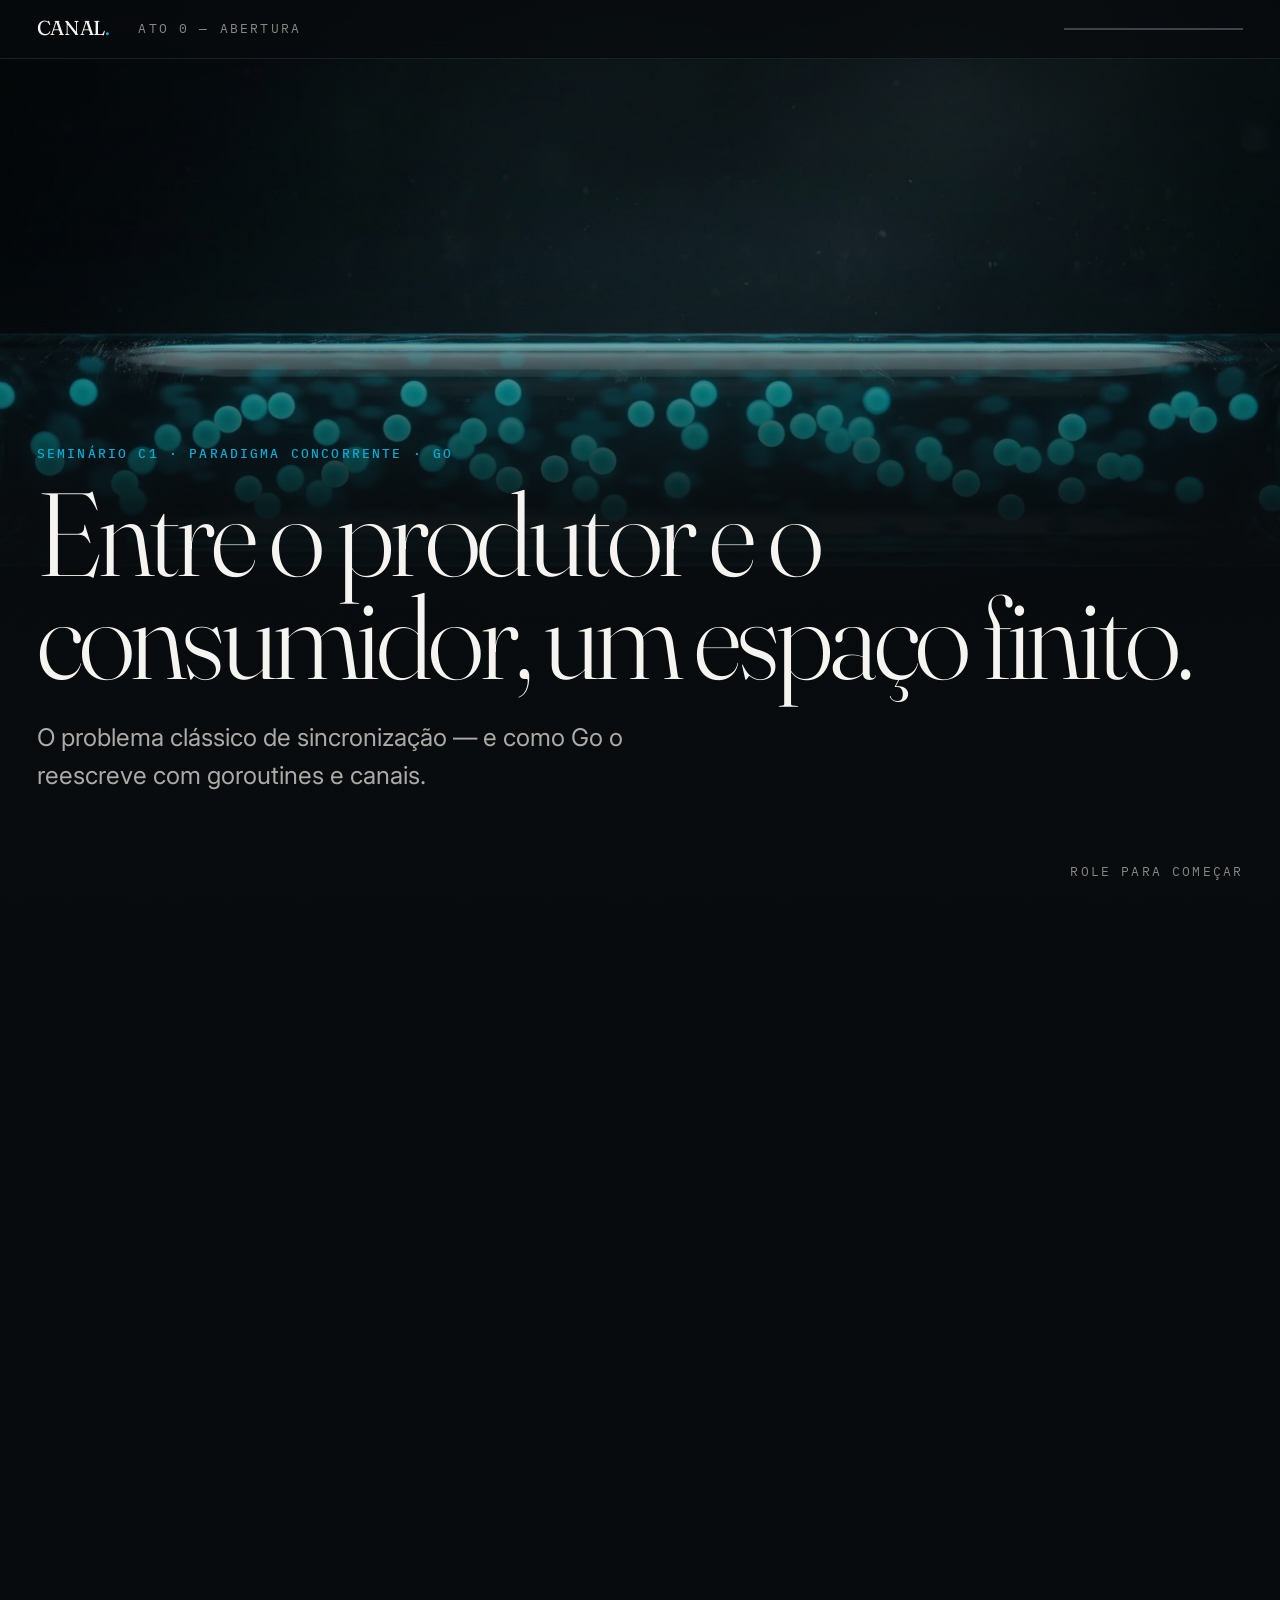
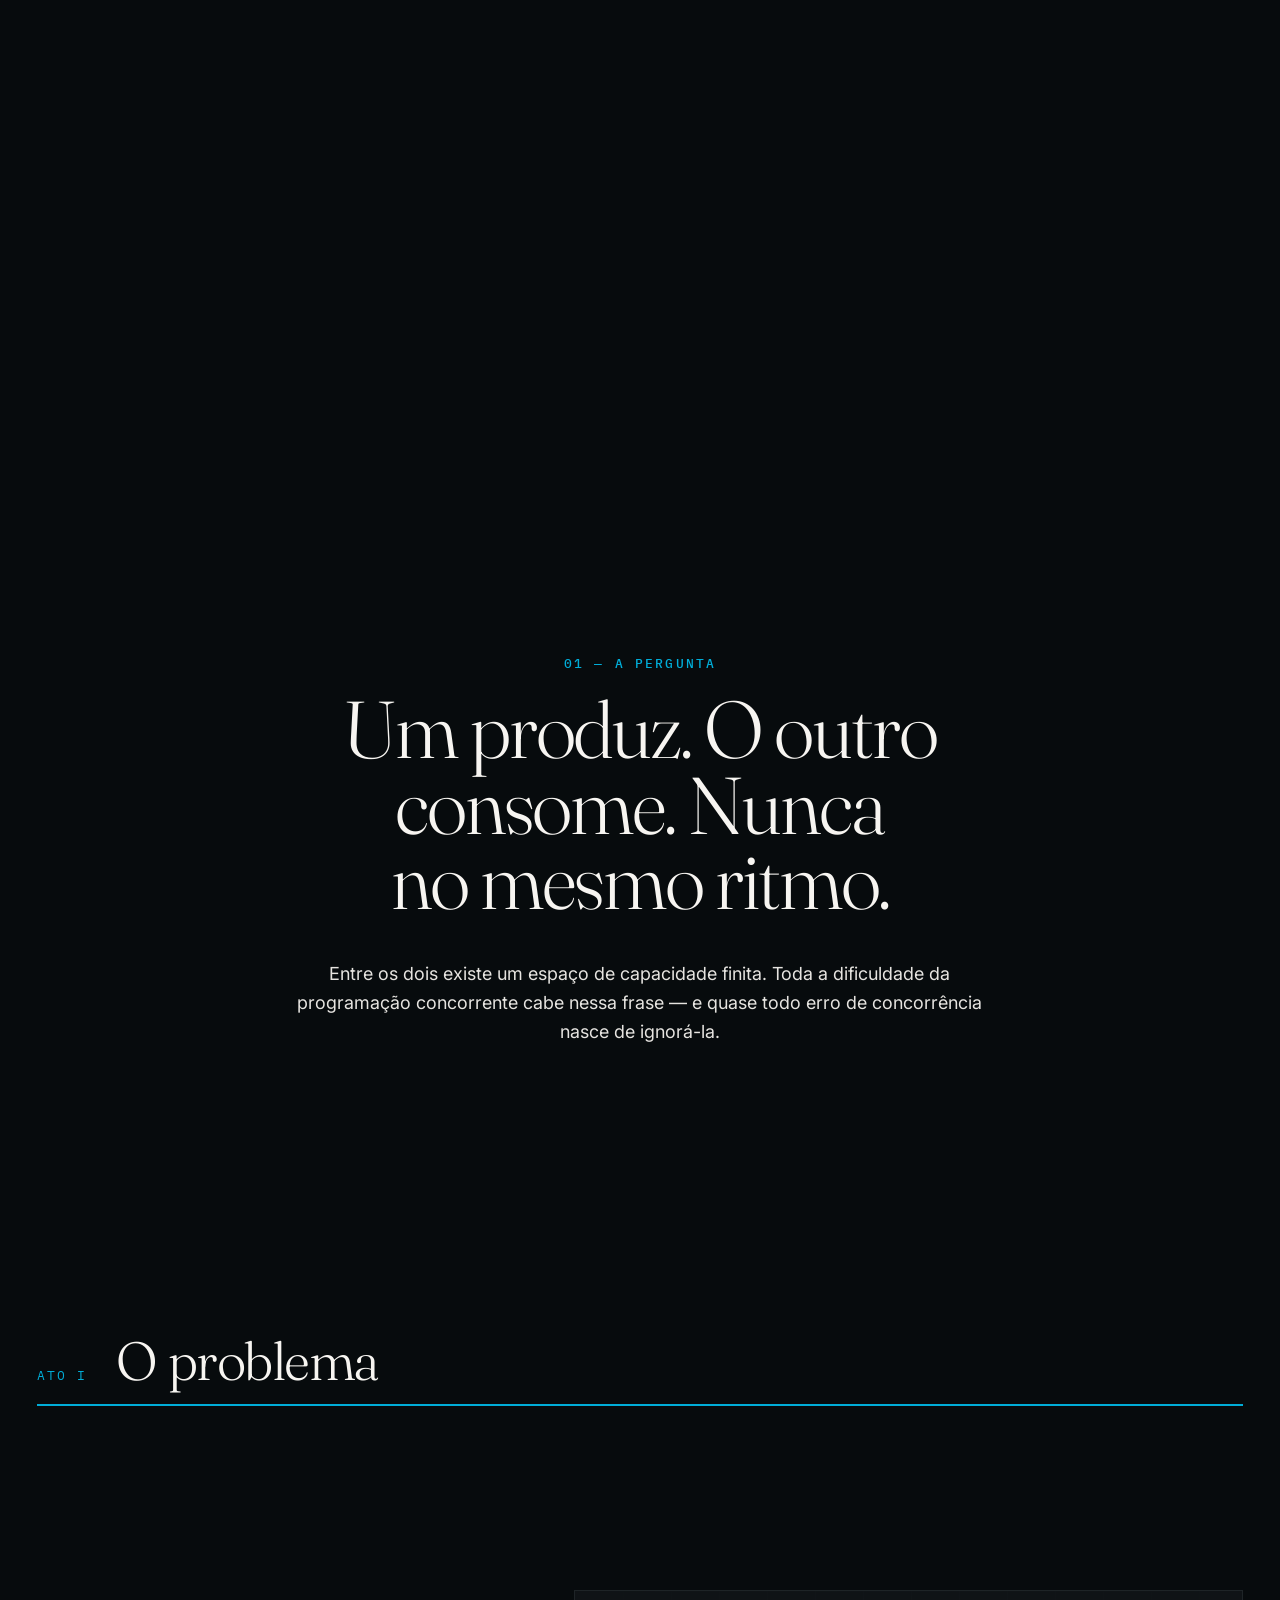
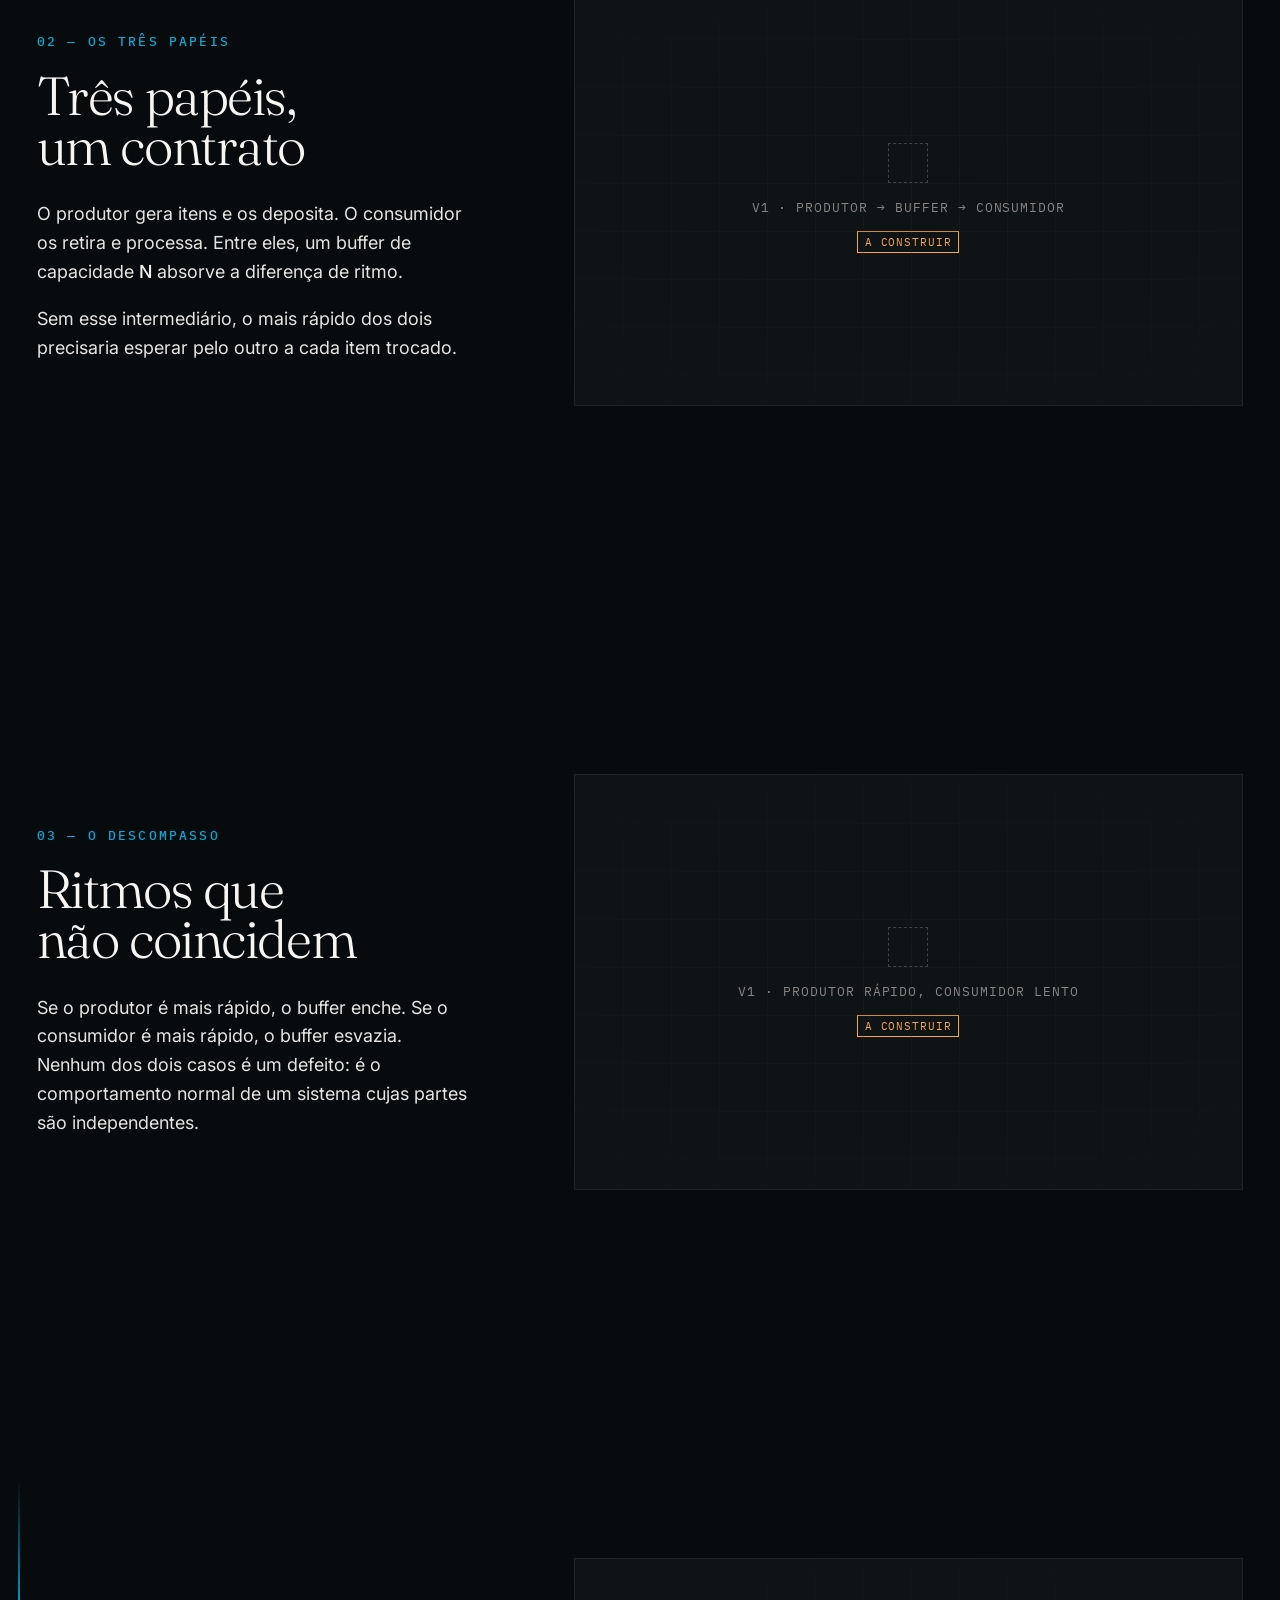
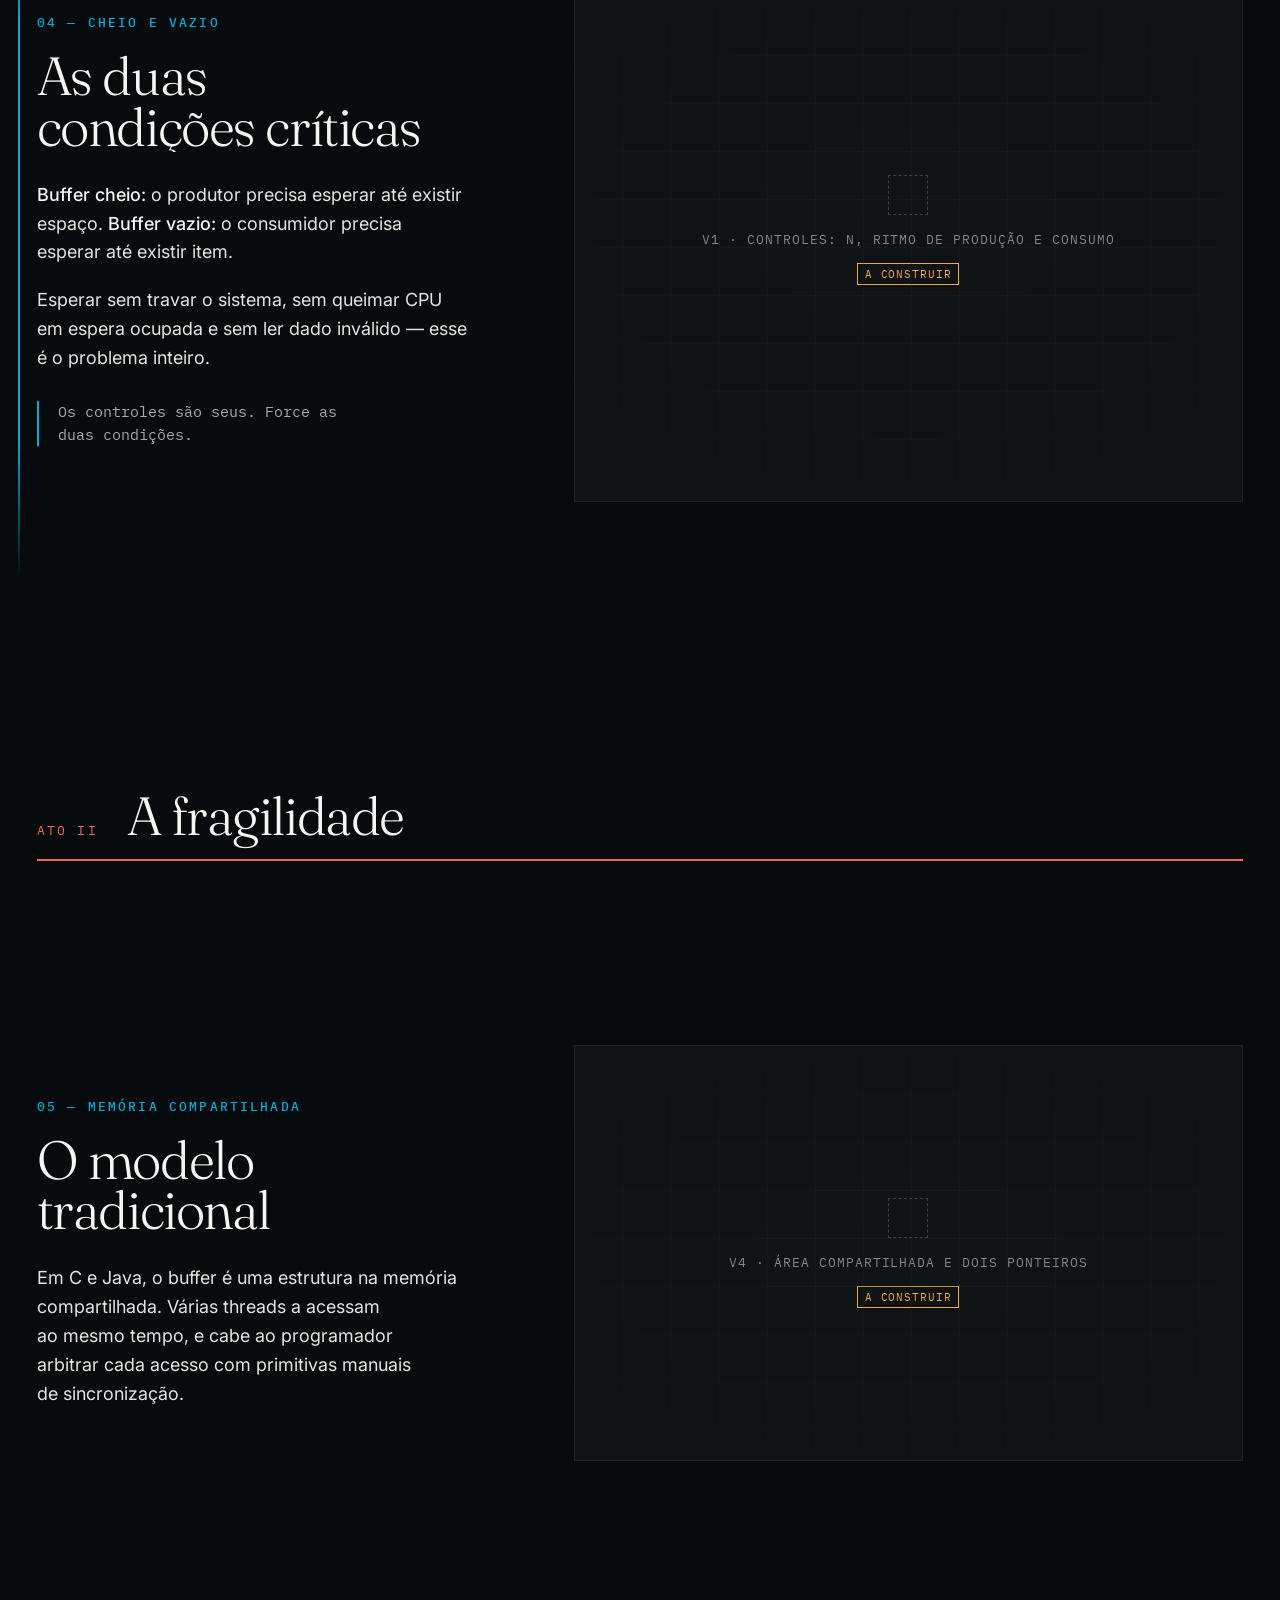
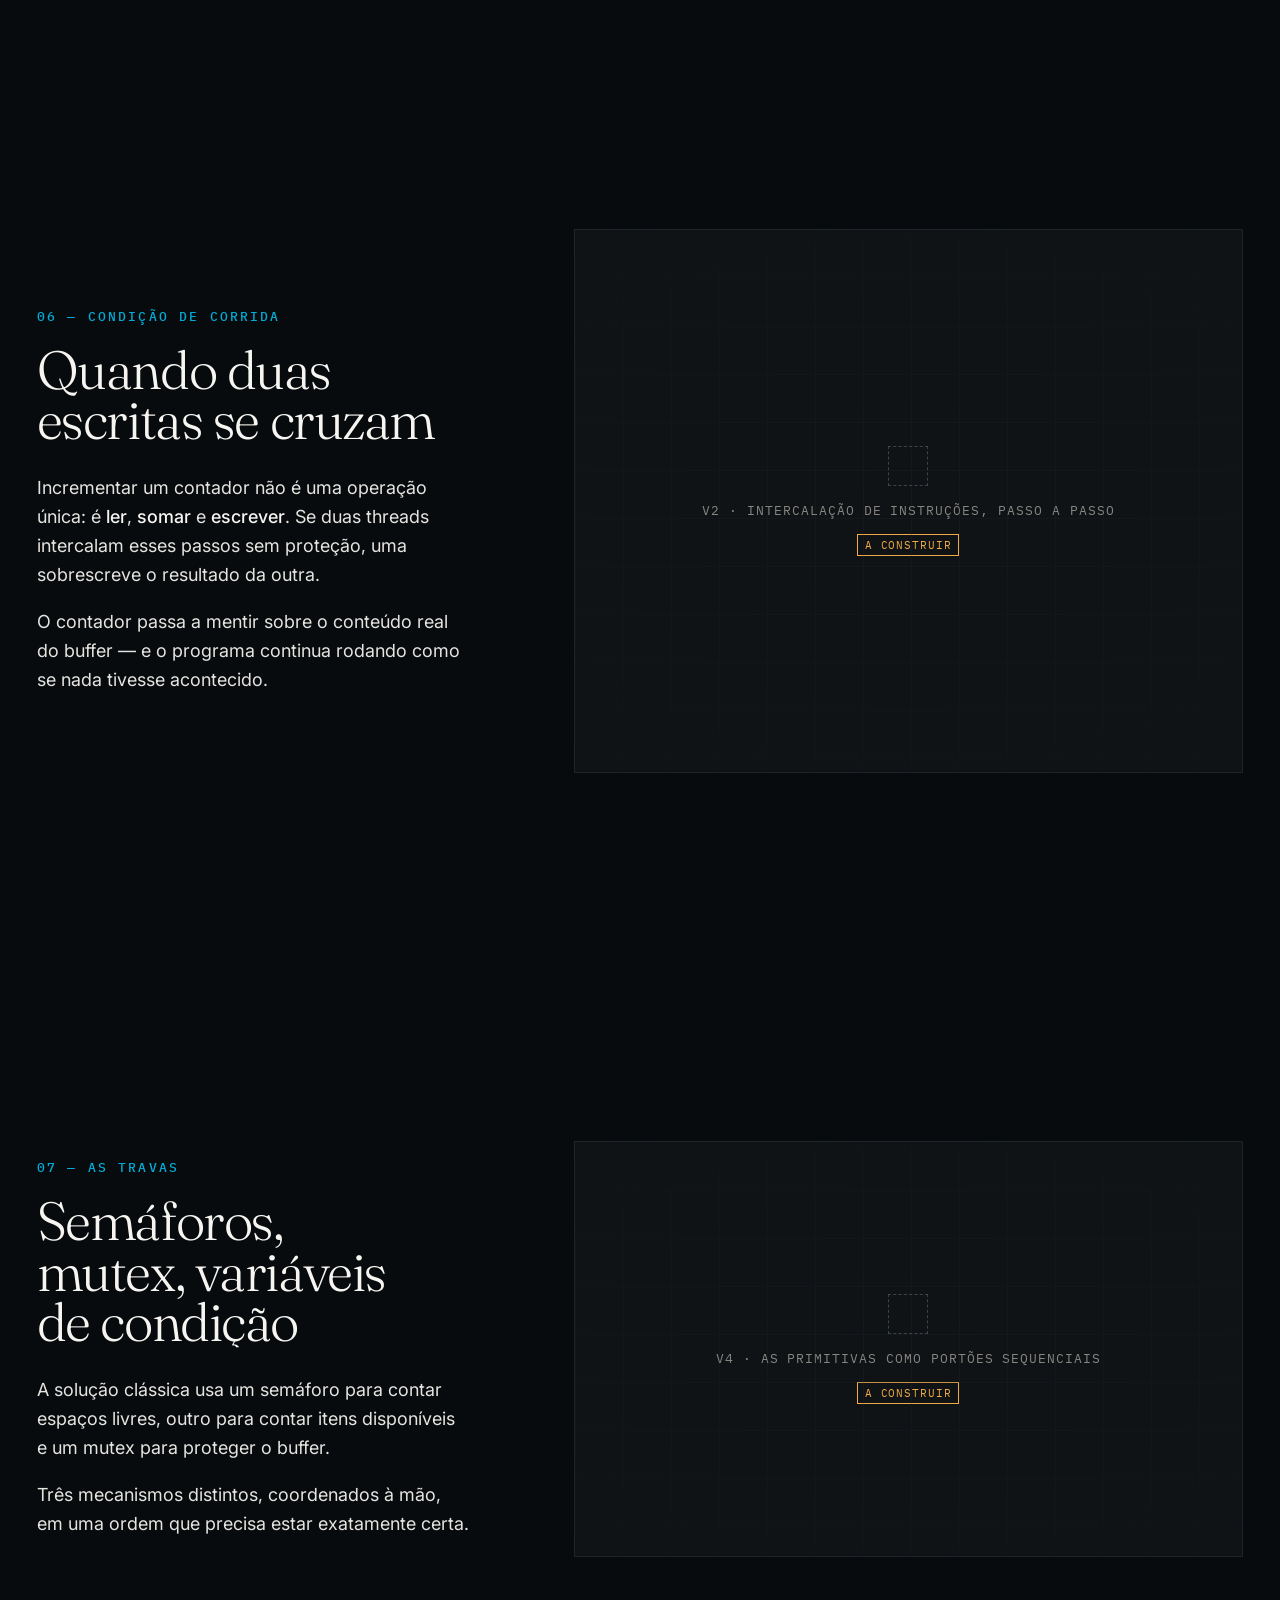
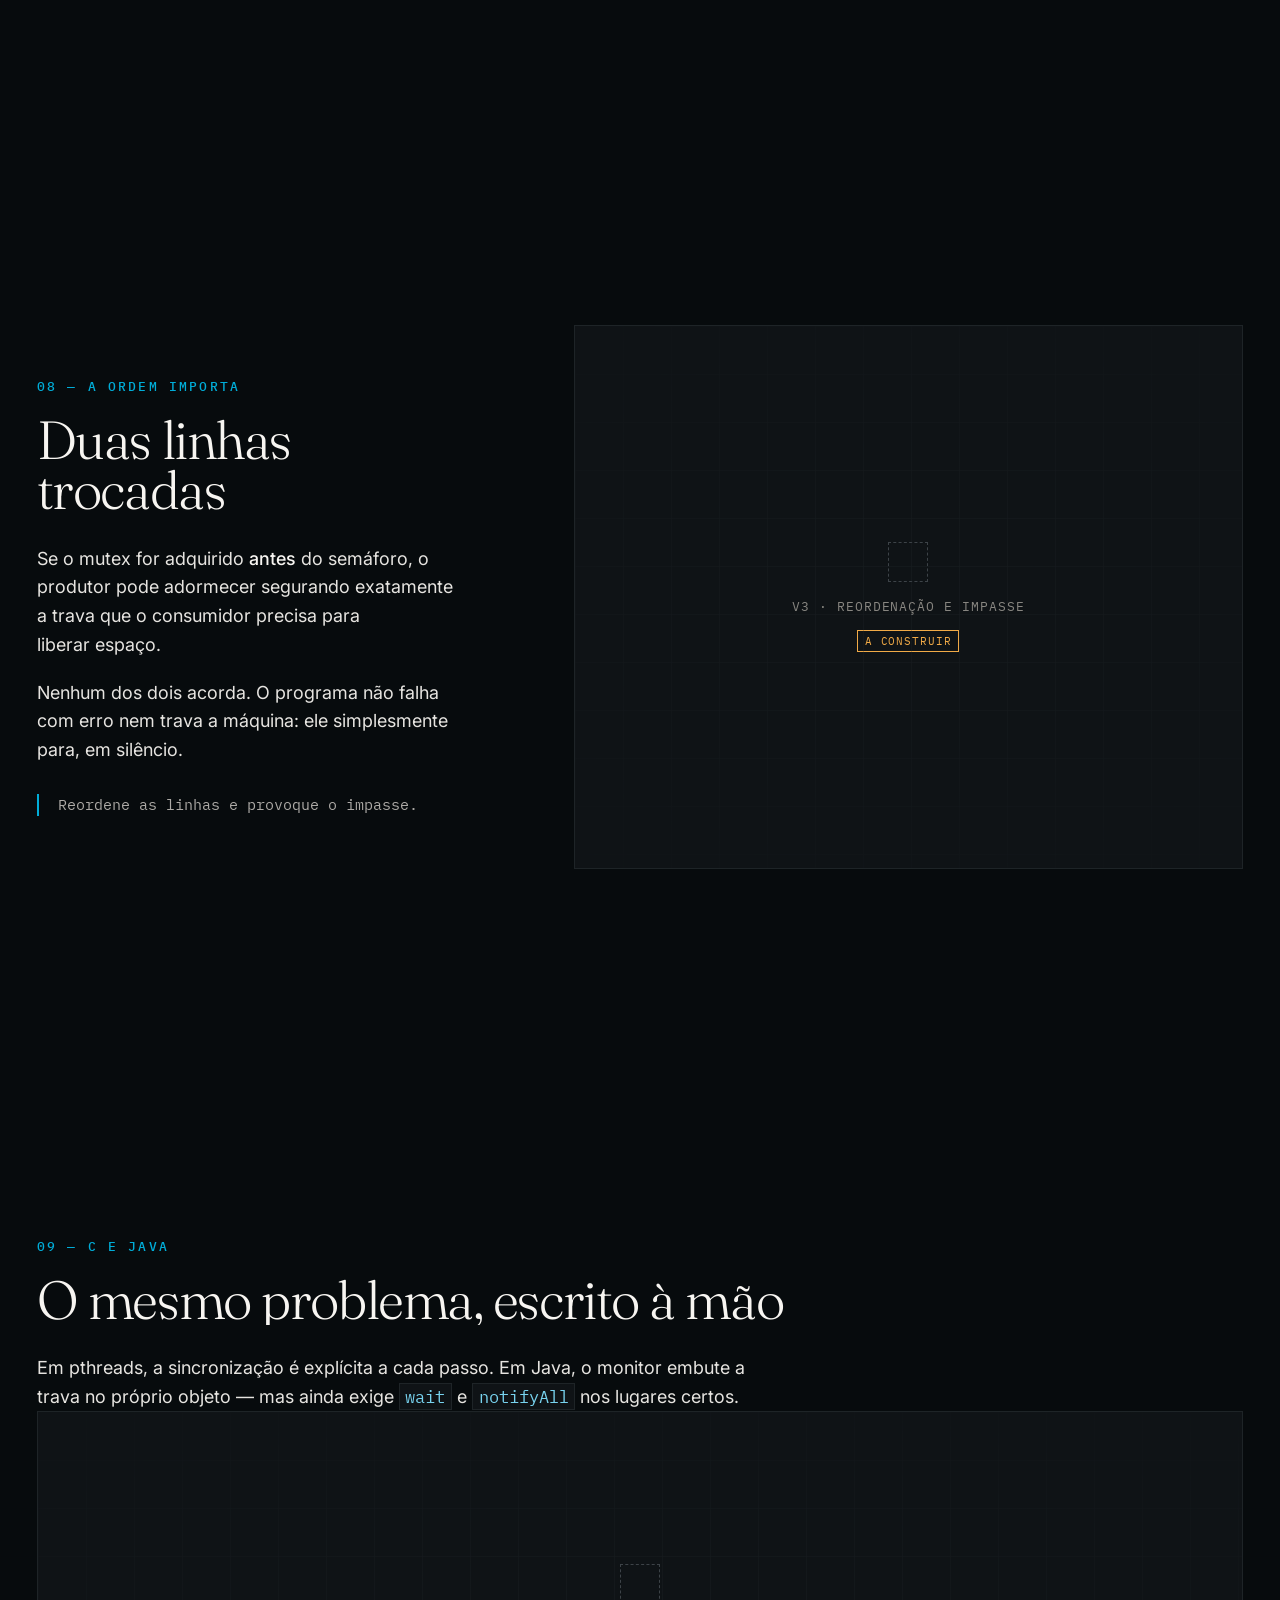
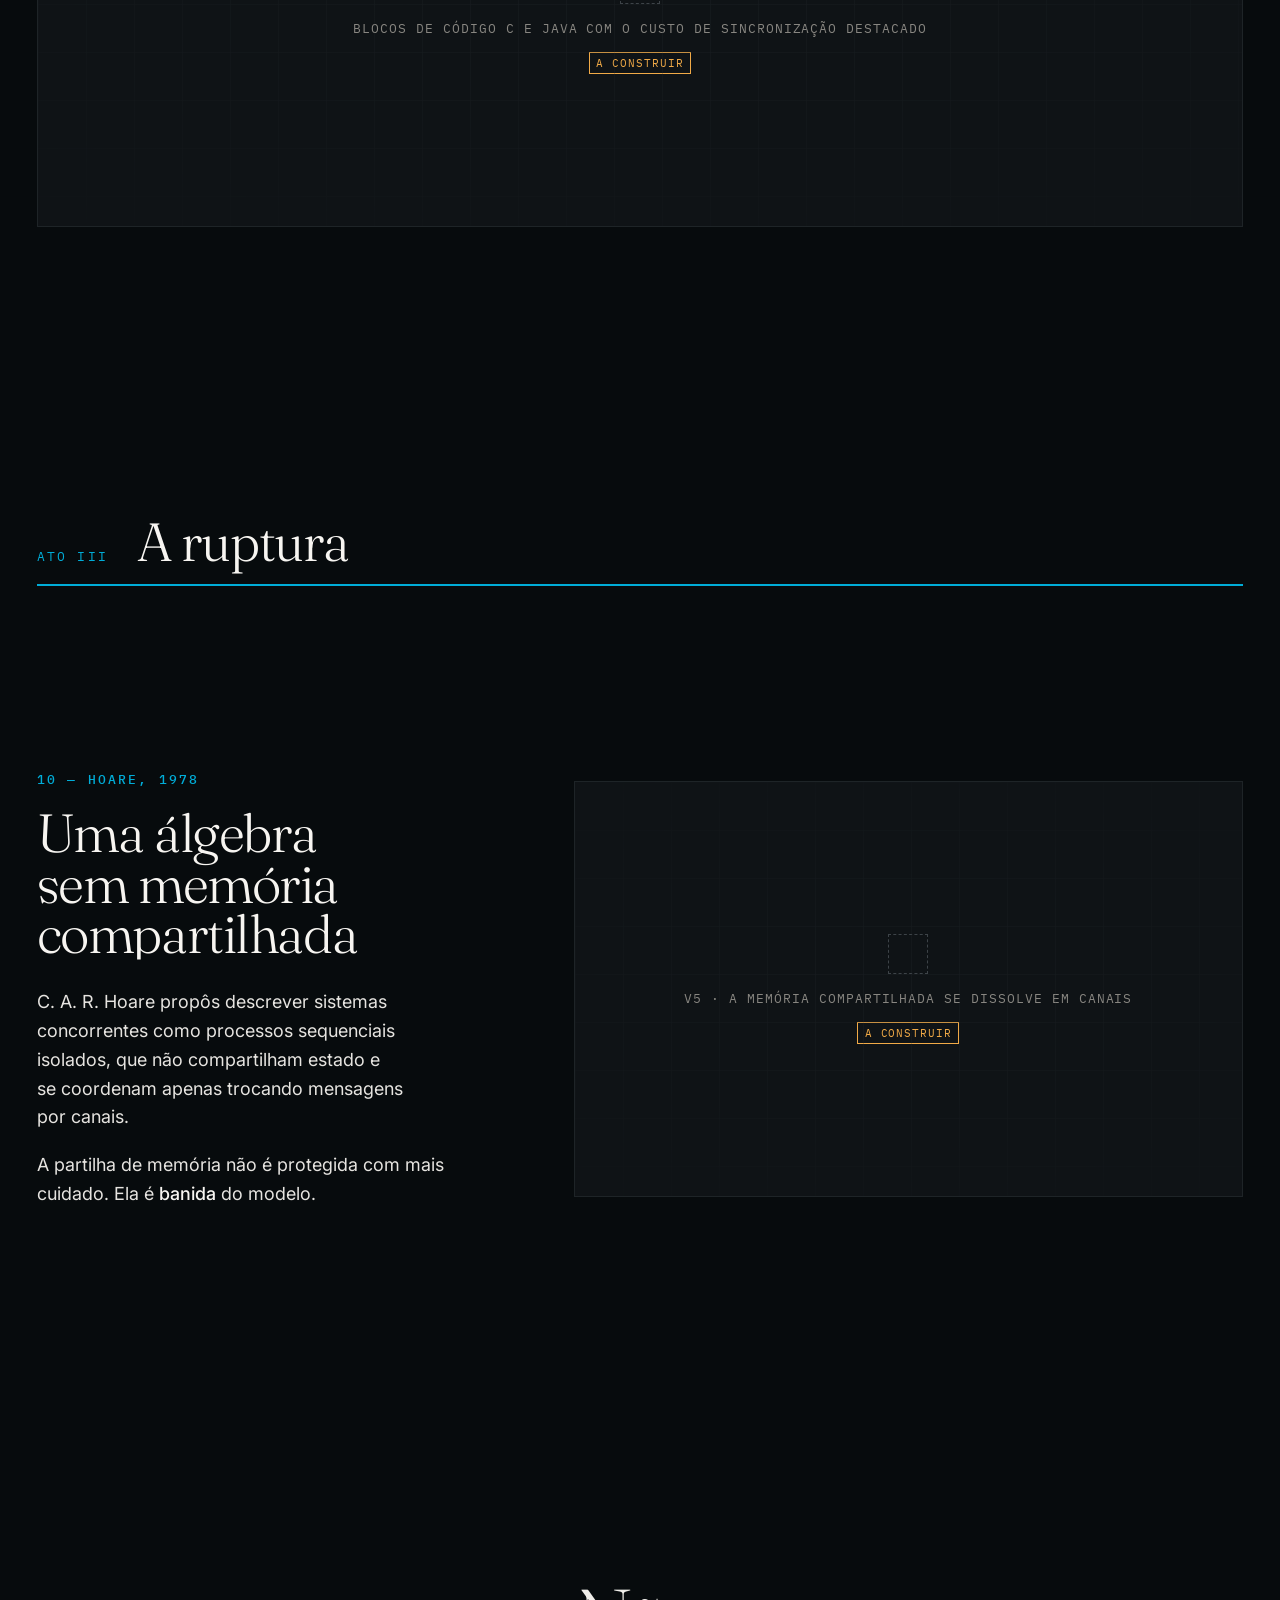
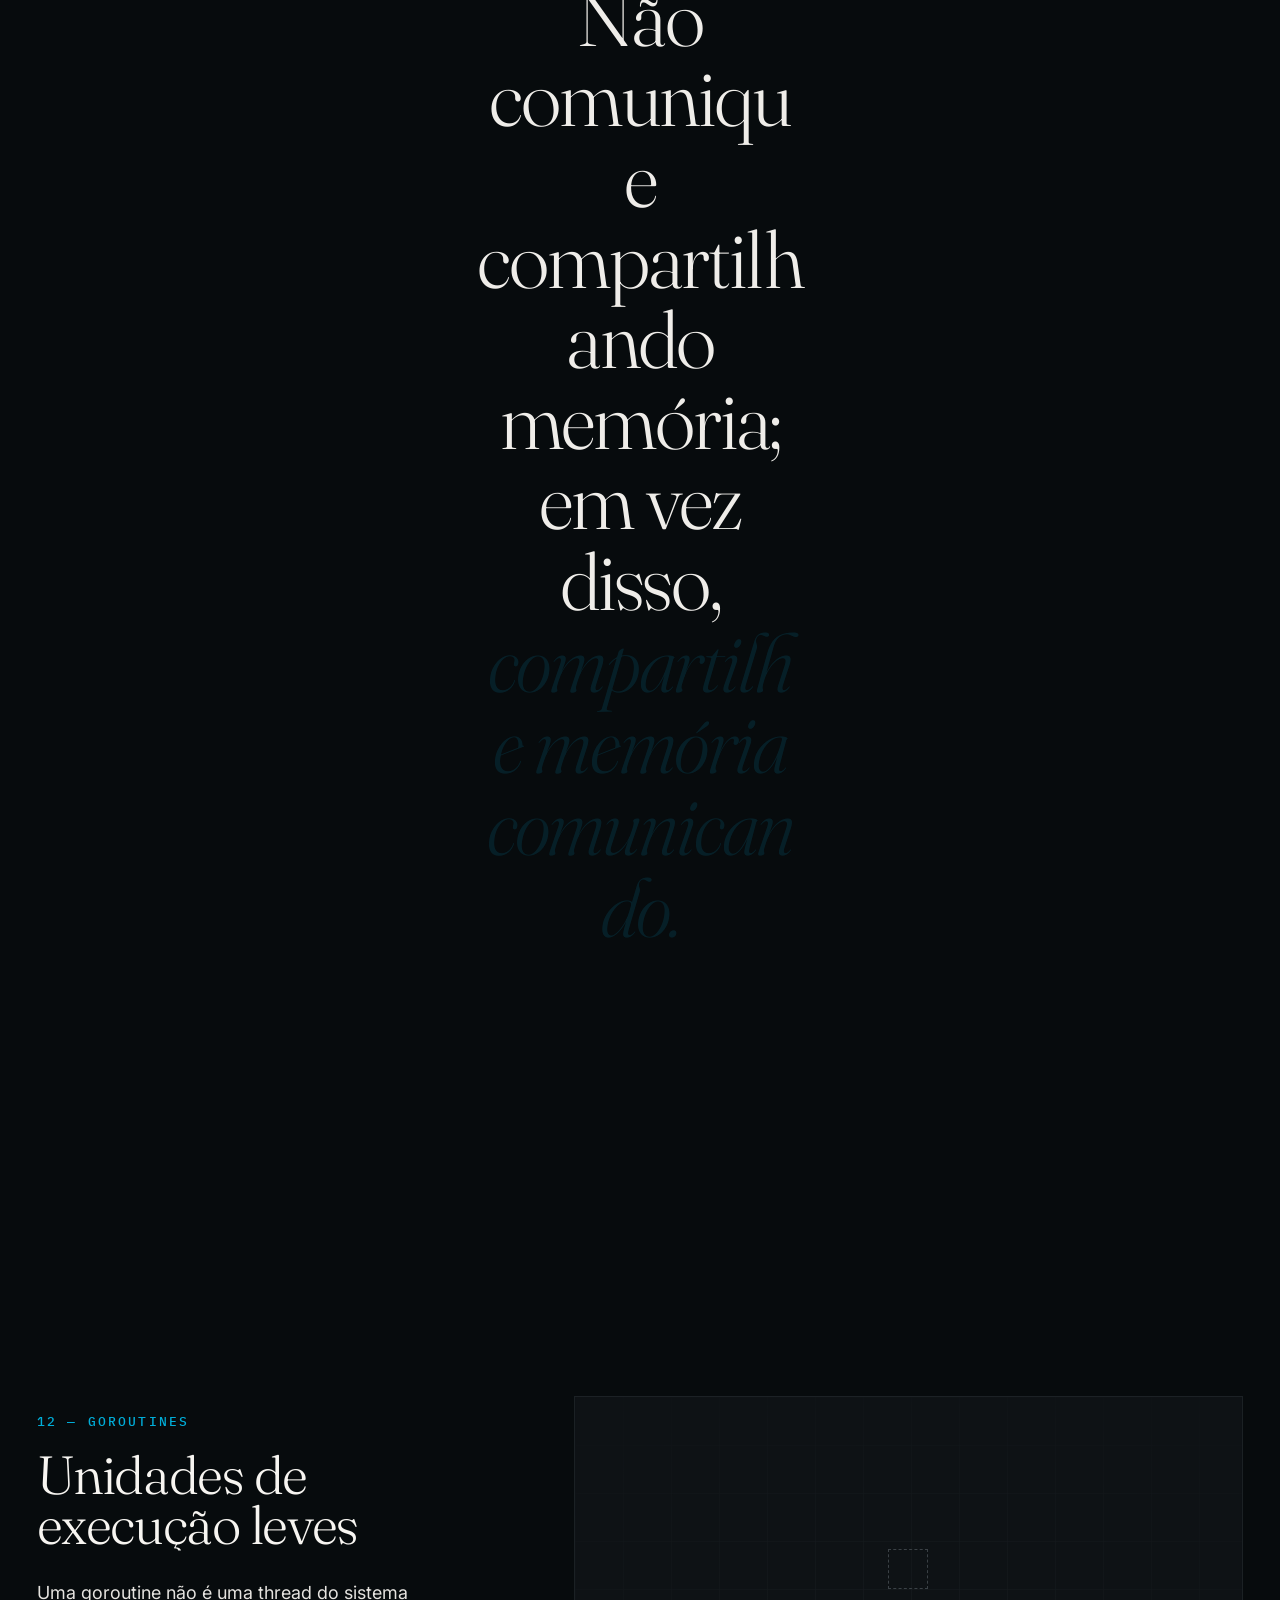
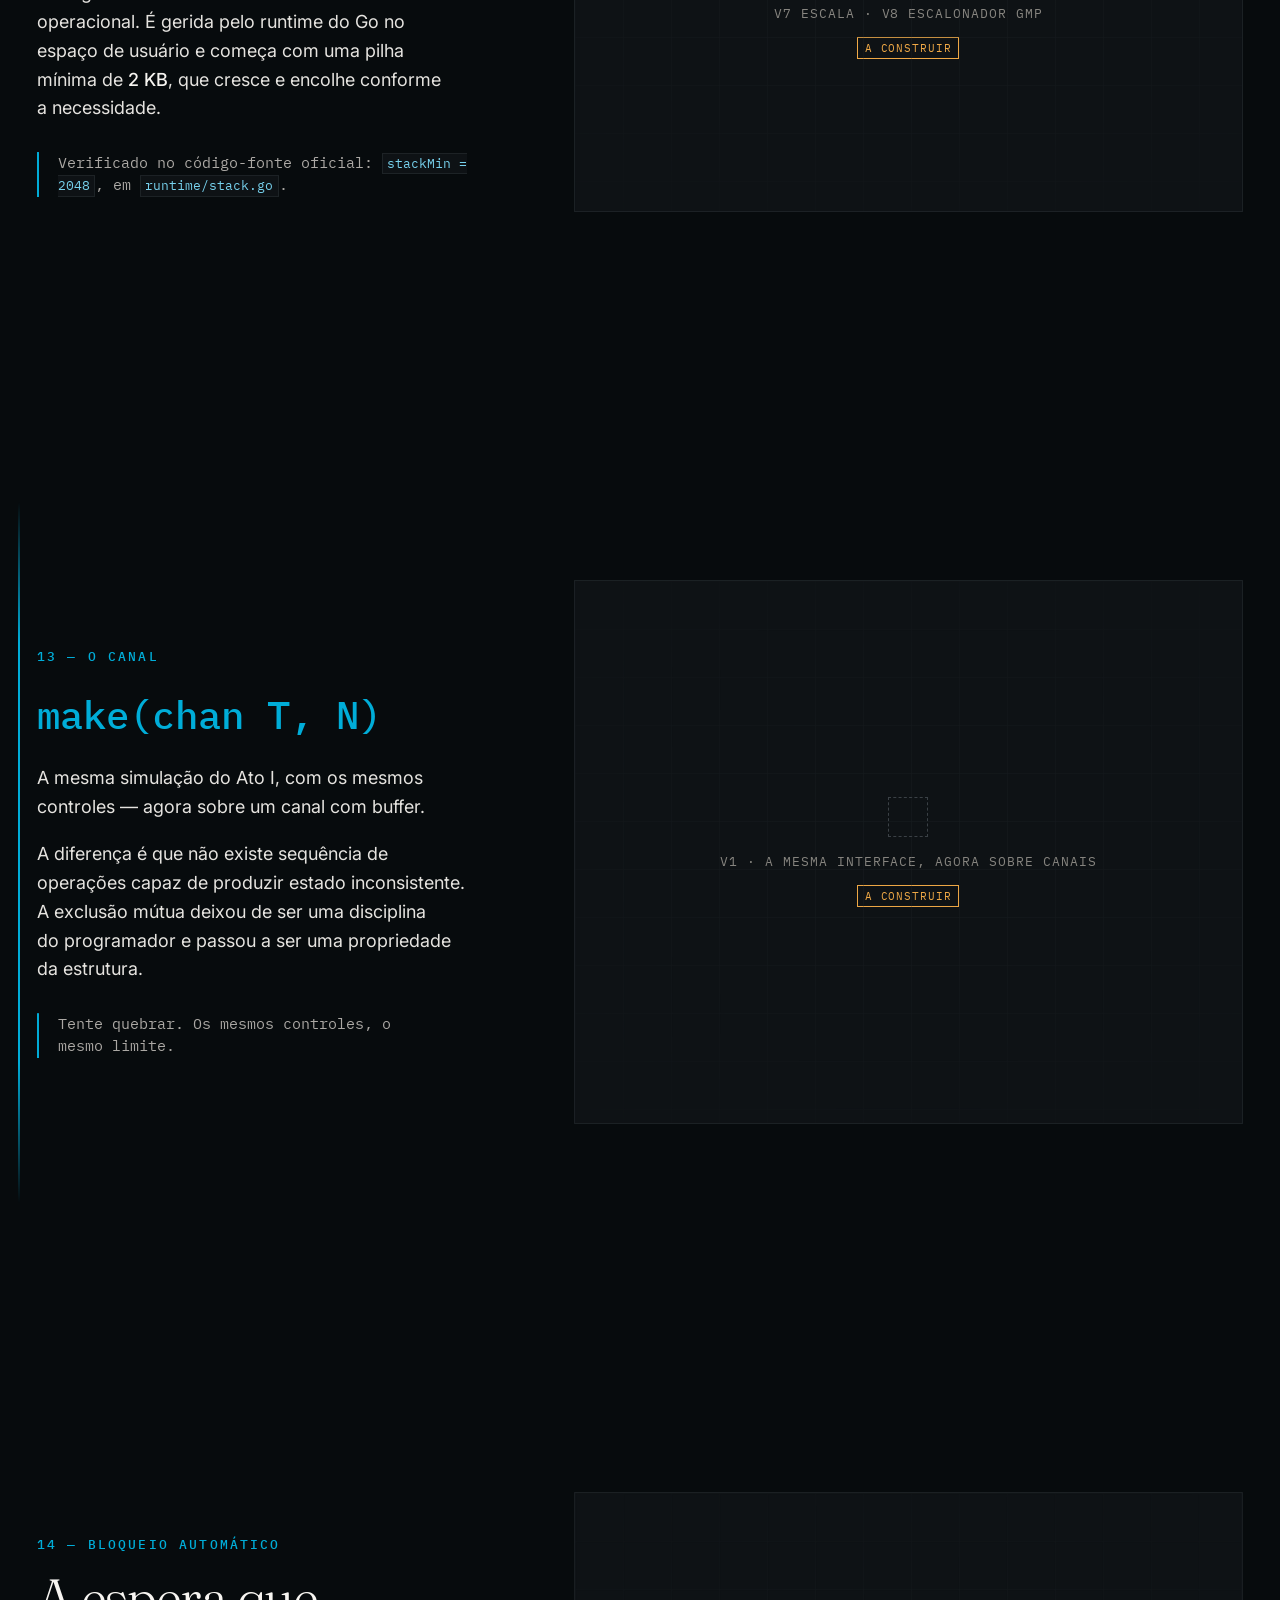
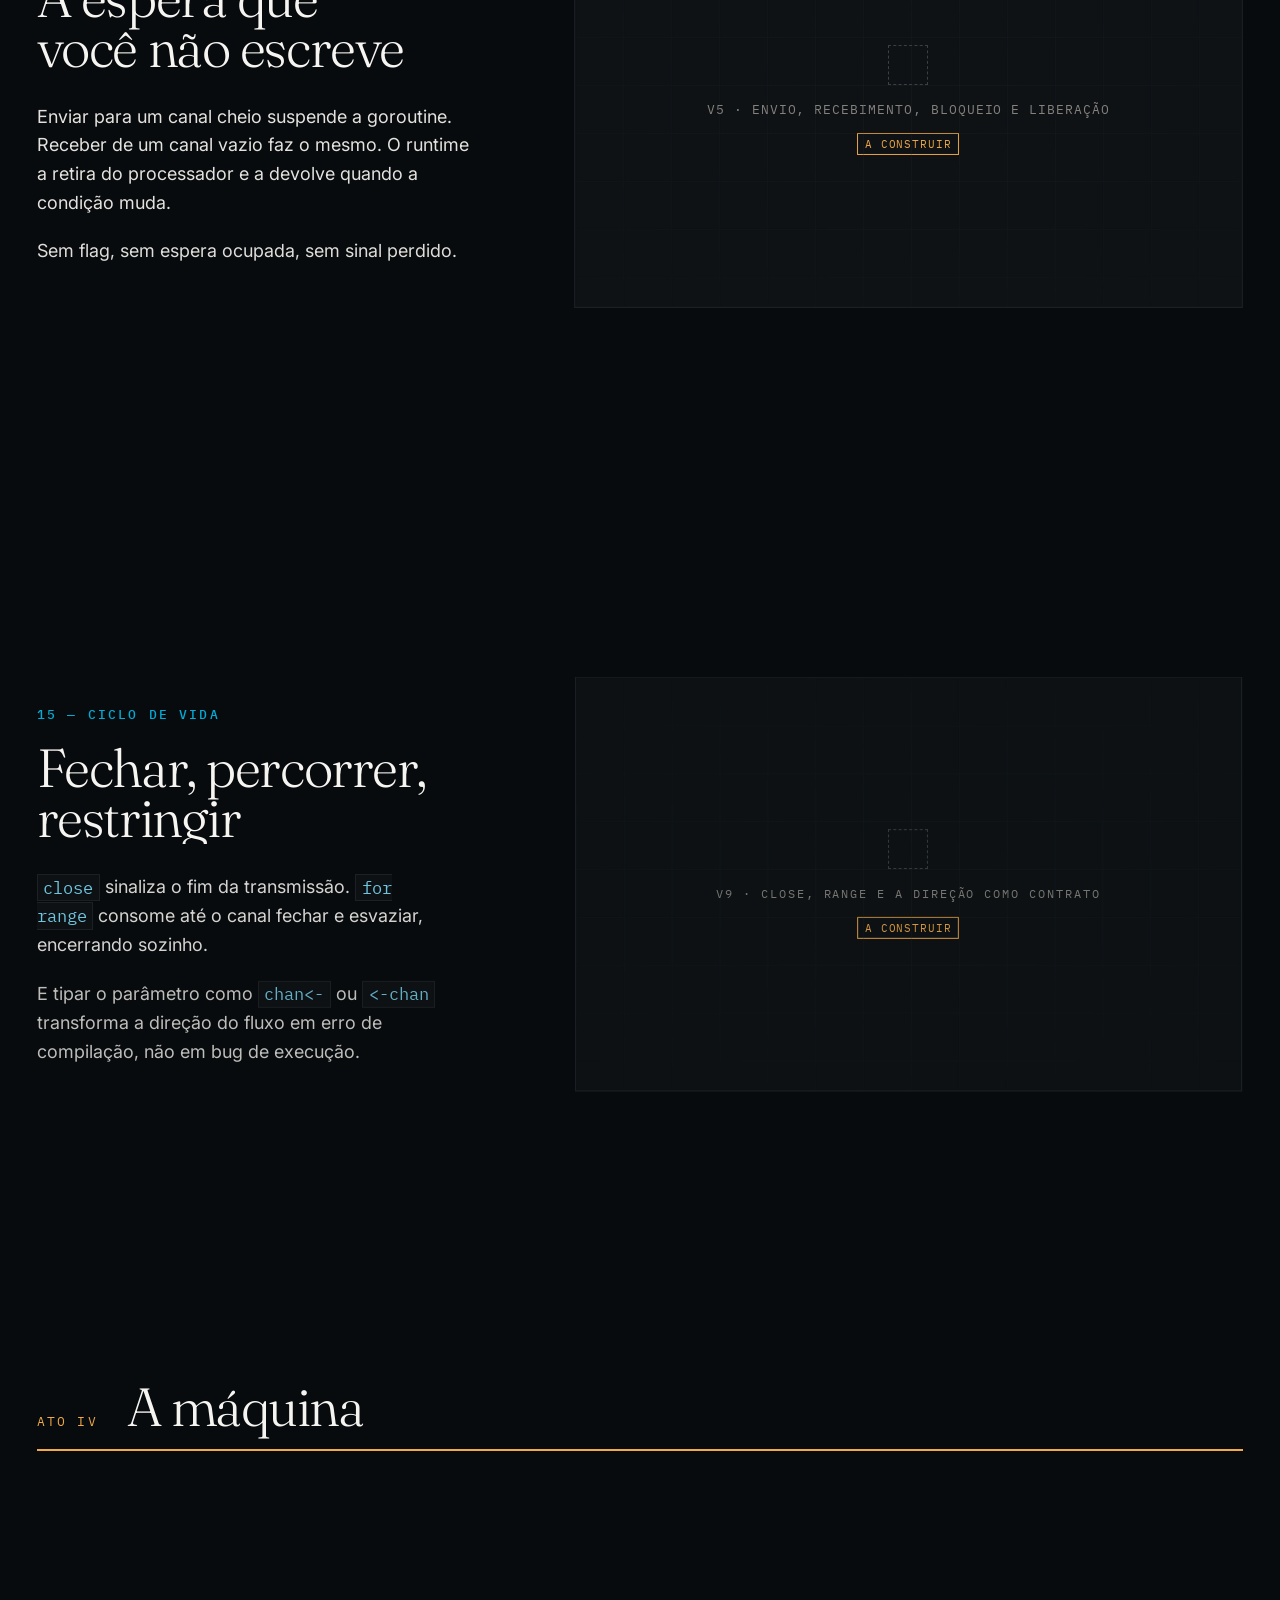
==== public/index.html @ 9e67e64b "feat: coreografia de scroll e scrub do video de abertura - Sprint 4 O tempo do video do hero passa a" ====
<!DOCTYPE html>
<html lang="pt-BR">
<head>
<meta charset="UTF-8">
<meta name="viewport" content="width=device-width, initial-scale=1">
<title>CANAL — O problema produtor–consumidor e a concorrência em Go</title>
<meta name="description" content="Experiência interativa sobre o problema clássico do produtor–consumidor: do buffer limitado e das travas manuais em C e Java até goroutines e canais no modelo CSP de Go.">

<link rel="preconnect" href="https://fonts.googleapis.com">
<link rel="preconnect" href="https://fonts.gstatic.com" crossorigin>
<link rel="stylesheet" href="https://fonts.googleapis.com/css2?family=Fraunces:opsz,wght@9..144,300..700&amp;family=IBM+Plex+Mono:wght@400;500;600&amp;family=Inter:opsz,wght@14..32,400..600&amp;display=swap">

<link rel="stylesheet" href="./styles/tokens.css">
<link rel="stylesheet" href="./styles/base.css">
<link rel="stylesheet" href="./styles/layout.css">
<link rel="stylesheet" href="./styles/components.css">
<link rel="stylesheet" href="./styles/motion.css">
</head>

<body>

<a class="pular" href="#conteudo">Pular para o conteúdo</a>

<header class="barra">
  <a class="barra-marca" href="#cena-00">CANAL<span>.</span></a>
  <p class="barra-ato" id="barra-ato" aria-live="polite">Ato 0 — Abertura</p>
  <div class="barra-progresso" role="progressbar" aria-label="Progresso da leitura"
       aria-valuemin="0" aria-valuemax="100" aria-valuenow="0" id="barra-progresso">
    <span class="barra-preenchimento"></span>
  </div>
</header>

<main id="conteudo">

  <!-- ================= ATO 0 — ABERTURA ================= -->
  <div class="ato" id="ato-0" data-ato="0" data-ato-nome="Abertura">

    <section class="cena" id="cena-00" data-cena="00" data-tipo="cinematica" aria-labelledby="t-00">
      <video class="cena-video" src="./assets/video/hero-loop.mp4" poster="./assets/img/hero-poster.jpg"
             autoplay muted loop playsinline aria-hidden="true"></video>
      <div class="cena-veu"></div>
      <div class="cena-abertura">
        <p class="rotulo">Seminário C1 · Paradigma concorrente · Go</p>
        <h1 class="titulo-abertura" id="t-00">Entre o produtor e o consumidor, um espaço finito.</h1>
        <p class="prosa-abertura">
          O problema clássico de sincronização — e como Go o reescreve
          com goroutines e canais.
        </p>
      </div>
      <p class="indicio" aria-hidden="true">Role para começar</p>
    </section>

    <section class="cena" data-cena="01" data-tipo="livre" id="cena-01" aria-labelledby="t-01">
      <div class="cena-texto cena-texto--centro">
        <p class="rotulo">01 — A pergunta</p>
        <h2 class="titulo-grande" id="t-01">Um produz. O outro consome. Nunca no mesmo ritmo.</h2>
        <p class="prosa">
          Entre os dois existe um espaço de capacidade finita. Toda a dificuldade da
          programação concorrente cabe nessa frase — e quase todo erro de concorrência
          nasce de ignorá-la.
        </p>
      </div>
    </section>

  </div>

  <!-- ================= ATO I — O PROBLEMA ================= -->
  <div class="ato" id="ato-I" data-ato="I" data-ato-nome="O problema">

    <header class="ato-abertura">
      <p class="ato-num">Ato I</p>
      <h2 class="ato-nome">O problema</h2>
    </header>

    <section class="cena" id="cena-02" data-cena="02" data-tipo="fixada" aria-labelledby="t-02">
      <div class="cena-texto">
        <p class="rotulo">02 — Os três papéis</p>
        <h3 class="titulo" id="t-02">Três papéis, um contrato</h3>
        <p class="prosa">
          O produtor gera itens e os deposita. O consumidor os retira e processa. Entre
          eles, um buffer de capacidade <b>N</b> absorve a diferença de ritmo.
        </p>
        <p class="prosa">
          Sem esse intermediário, o mais rápido dos dois precisaria esperar pelo outro
          a cada item trocado.
        </p>
      </div>
      <figure class="palco" data-viz="buffer" data-modo="apresentacao">
        <div class="palco-vazio">V1 · Produtor → buffer → consumidor</div>
        <figcaption class="sr-only">
          Diagrama animado: um produtor deposita itens em um buffer de capacidade finita,
          de onde um consumidor os retira.
        </figcaption>
      </figure>
    </section>

    <section class="cena" id="cena-03" data-cena="03" data-tipo="fixada" aria-labelledby="t-03">
      <div class="cena-texto">
        <p class="rotulo">03 — O descompasso</p>
        <h3 class="titulo" id="t-03">Ritmos que não coincidem</h3>
        <p class="prosa">
          Se o produtor é mais rápido, o buffer enche. Se o consumidor é mais rápido, o
          buffer esvazia. Nenhum dos dois casos é um defeito: é o comportamento normal
          de um sistema cujas partes são independentes.
        </p>
      </div>
      <figure class="palco" data-viz="buffer" data-modo="descompasso">
        <div class="palco-vazio">V1 · Produtor rápido, consumidor lento</div>
        <figcaption class="sr-only">
          O buffer enche progressivamente quando a produção supera o consumo.
        </figcaption>
      </figure>
    </section>

    <section class="cena cena--eixo" id="cena-04" data-cena="04" data-tipo="interativa" aria-labelledby="t-04">
      <div class="cena-texto">
        <p class="rotulo">04 — Cheio e vazio</p>
        <h3 class="titulo" id="t-04">As duas condições críticas</h3>
        <p class="prosa">
          <b>Buffer cheio:</b> o produtor precisa esperar até existir espaço.
          <b>Buffer vazio:</b> o consumidor precisa esperar até existir item.
        </p>
        <p class="prosa">
          Esperar sem travar o sistema, sem queimar CPU em espera ocupada e sem ler
          dado inválido — esse é o problema inteiro.
        </p>
        <p class="nota">Os controles são seus. Force as duas condições.</p>
      </div>
      <figure class="palco palco--alto" data-viz="buffer" data-modo="interativo-travas">
        <div class="palco-vazio">V1 · Controles: N, ritmo de produção e consumo</div>
        <figcaption class="sr-only">
          Simulação interativa do buffer limitado com controles de capacidade e de
          ritmo de produção e consumo.
        </figcaption>
      </figure>
    </section>

  </div>

  <!-- ================= ATO II — A FRAGILIDADE ================= -->
  <div class="ato" id="ato-II" data-ato="II" data-ato-nome="A fragilidade">

    <header class="ato-abertura ato-abertura--falha">
      <p class="ato-num">Ato II</p>
      <h2 class="ato-nome">A fragilidade</h2>
    </header>

    <section class="cena" id="cena-05" data-cena="05" data-tipo="fixada" aria-labelledby="t-05">
      <div class="cena-texto">
        <p class="rotulo">05 — Memória compartilhada</p>
        <h3 class="titulo" id="t-05">O modelo tradicional</h3>
        <p class="prosa">
          Em C e Java, o buffer é uma estrutura na memória compartilhada. Várias threads
          a acessam ao mesmo tempo, e cabe ao programador arbitrar cada acesso com
          primitivas manuais de sincronização.
        </p>
      </div>
      <figure class="palco" data-viz="compartilhada">
        <div class="palco-vazio">V4 · Área compartilhada e dois ponteiros</div>
        <figcaption class="sr-only">
          Duas threads acessando simultaneamente a mesma região de memória.
        </figcaption>
      </figure>
    </section>

    <section class="cena" id="cena-06" data-cena="06" data-tipo="fixada" aria-labelledby="t-06">
      <div class="cena-texto">
        <p class="rotulo">06 — Condição de corrida</p>
        <h3 class="titulo" id="t-06">Quando duas escritas se cruzam</h3>
        <p class="prosa">
          Incrementar um contador não é uma operação única: é <b>ler</b>, <b>somar</b> e
          <b>escrever</b>. Se duas threads intercalam esses passos sem proteção, uma
          sobrescreve o resultado da outra.
        </p>
        <p class="prosa">
          O contador passa a mentir sobre o conteúdo real do buffer — e o programa
          continua rodando como se nada tivesse acontecido.
        </p>
      </div>
      <figure class="palco palco--alto" data-viz="race">
        <div class="palco-vazio">V2 · Intercalação de instruções, passo a passo</div>
        <figcaption class="sr-only">
          Linha do tempo mostrando duas threads intercalando leitura e escrita do mesmo
          contador, resultando em um valor inconsistente.
        </figcaption>
      </figure>
    </section>

    <section class="cena" id="cena-07" data-cena="07" data-tipo="fixada" aria-labelledby="t-07">
      <div class="cena-texto">
        <p class="rotulo">07 — As travas</p>
        <h3 class="titulo" id="t-07">Semáforos, mutex, variáveis de condição</h3>
        <p class="prosa">
          A solução clássica usa um semáforo para contar espaços livres, outro para
          contar itens disponíveis e um mutex para proteger o buffer.
        </p>
        <p class="prosa">
          Três mecanismos distintos, coordenados à mão, em uma ordem que precisa estar
          exatamente certa.
        </p>
      </div>
      <figure class="palco" data-viz="primitivas">
        <div class="palco-vazio">V4 · As primitivas como portões sequenciais</div>
        <figcaption class="sr-only">
          Representação das primitivas de sincronização como portões que cada thread
          precisa atravessar em ordem.
        </figcaption>
      </figure>
    </section>

    <section class="cena" id="cena-08" data-cena="08" data-tipo="interativa" aria-labelledby="t-08">
      <div class="cena-texto">
        <p class="rotulo">08 — A ordem importa</p>
        <h3 class="titulo" id="t-08">Duas linhas trocadas</h3>
        <p class="prosa">
          Se o mutex for adquirido <b>antes</b> do semáforo, o produtor pode adormecer
          segurando exatamente a trava que o consumidor precisa para liberar espaço.
        </p>
        <p class="prosa">
          Nenhum dos dois acorda. O programa não falha com erro nem trava a máquina:
          ele simplesmente para, em silêncio.
        </p>
        <p class="nota">Reordene as linhas e provoque o impasse.</p>
      </div>
      <figure class="palco palco--alto" data-viz="deadlock">
        <div class="palco-vazio">V3 · Reordenação e impasse</div>
        <figcaption class="sr-only">
          Simulação em que trocar a ordem de aquisição do mutex e do semáforo leva
          produtor e consumidor a um bloqueio mútuo permanente.
        </figcaption>
      </figure>
    </section>

    <section class="cena" id="cena-09" data-cena="09" data-tipo="livre" aria-labelledby="t-09">
      <div class="cena-texto cena-texto--largo">
        <p class="rotulo">09 — C e Java</p>
        <h3 class="titulo" id="t-09">O mesmo problema, escrito à mão</h3>
        <p class="prosa">
          Em pthreads, a sincronização é explícita a cada passo. Em Java, o monitor
          embute a trava no próprio objeto — mas ainda exige <code>wait</code> e
          <code>notifyAll</code> nos lugares certos.
        </p>
        <div class="palco" data-viz="codigo-tradicional">
          <div class="palco-vazio">Blocos de código C e Java com o custo de sincronização destacado</div>
        </div>
      </div>
    </section>

  </div>

  <!-- ================= ATO III — A RUPTURA ================= -->
  <div class="ato" id="ato-III" data-ato="III" data-ato-nome="A ruptura">

    <header class="ato-abertura">
      <p class="ato-num">Ato III</p>
      <h2 class="ato-nome">A ruptura</h2>
    </header>

    <section class="cena" id="cena-10" data-cena="10" data-tipo="cinematica" aria-labelledby="t-10">
      <div class="cena-texto">
        <p class="rotulo">10 — Hoare, 1978</p>
        <h3 class="titulo" id="t-10">Uma álgebra sem memória compartilhada</h3>
        <p class="prosa">
          C. A. R. Hoare propôs descrever sistemas concorrentes como processos
          sequenciais isolados, que não compartilham estado e se coordenam apenas
          trocando mensagens por canais.
        </p>
        <p class="prosa">
          A partilha de memória não é protegida com mais cuidado. Ela é
          <b>banida</b> do modelo.
        </p>
      </div>
      <figure class="palco" data-viz="csp">
        <div class="palco-vazio">V5 · A memória compartilhada se dissolve em canais</div>
        <figcaption class="sr-only">
          Transição visual entre o modelo de memória compartilhada e o modelo de
          processos isolados comunicando-se por canais.
        </figcaption>
      </figure>
    </section>

    <section class="cena" id="cena-11" data-cena="11" data-tipo="lema" aria-labelledby="t-11">
      <blockquote class="lema">
        <p class="lema-texto" id="t-11">
          Não comunique compartilhando memória; em vez disso,
          <em>compartilhe memória comunicando.</em>
        </p>
        <footer class="lema-fonte">Rob Pike · <cite>Share Memory By Communicating</cite></footer>
      </blockquote>
    </section>

    <section class="cena" id="cena-12" data-cena="12" data-tipo="fixada" aria-labelledby="t-12">
      <div class="cena-texto">
        <p class="rotulo">12 — Goroutines</p>
        <h3 class="titulo" id="t-12">Unidades de execução leves</h3>
        <p class="prosa">
          Uma goroutine não é uma thread do sistema operacional. É gerida pelo runtime
          do Go no espaço de usuário e começa com uma pilha mínima de <b>2 KB</b>, que
          cresce e encolhe conforme a necessidade.
        </p>
        <p class="nota">
          Verificado no código-fonte oficial: <code>stackMin = 2048</code>,
          em <code>runtime/stack.go</code>.
        </p>
      </div>
      <figure class="palco" data-viz="escalonador">
        <div class="palco-vazio">V7 escala · V8 escalonador GMP</div>
        <figcaption class="sr-only">
          Comparação de custo de pilha entre goroutine e thread do sistema, e
          distribuição de goroutines entre processadores lógicos e threads.
        </figcaption>
      </figure>
    </section>

    <section class="cena cena--eixo" id="cena-13" data-cena="13" data-tipo="interativa" aria-labelledby="t-13">
      <div class="cena-texto">
        <p class="rotulo">13 — O canal</p>
        <h3 class="titulo" id="t-13"><code class="titulo-codigo">make(chan T, N)</code></h3>
        <p class="prosa">
          A mesma simulação do Ato I, com os mesmos controles — agora sobre um canal
          com buffer.
        </p>
        <p class="prosa">
          A diferença é que não existe sequência de operações capaz de produzir estado
          inconsistente. A exclusão mútua deixou de ser uma disciplina do programador e
          passou a ser uma propriedade da estrutura.
        </p>
        <p class="nota">Tente quebrar. Os mesmos controles, o mesmo limite.</p>
      </div>
      <figure class="palco palco--alto" data-viz="buffer" data-modo="interativo-canal">
        <div class="palco-vazio">V1 · A mesma interface, agora sobre canais</div>
        <figcaption class="sr-only">
          Simulação interativa equivalente à do Ato I, agora implementada com um canal
          com buffer, sem possibilidade de estado inconsistente.
        </figcaption>
      </figure>
    </section>

    <section class="cena" id="cena-14" data-cena="14" data-tipo="fixada" aria-labelledby="t-14">
      <div class="cena-texto">
        <p class="rotulo">14 — Bloqueio automático</p>
        <h3 class="titulo" id="t-14">A espera que você não escreve</h3>
        <p class="prosa">
          Enviar para um canal cheio suspende a goroutine. Receber de um canal vazio faz
          o mesmo. O runtime a retira do processador e a devolve quando a condição muda.
        </p>
        <p class="prosa">
          Sem flag, sem espera ocupada, sem sinal perdido.
        </p>
      </div>
      <figure class="palco" data-viz="rendezvous">
        <div class="palco-vazio">V5 · Envio, recebimento, bloqueio e liberação</div>
        <figcaption class="sr-only">
          Comparação entre canal sem buffer, que exige encontro síncrono, e canal com
          buffer, que funciona como fila.
        </figcaption>
      </figure>
    </section>

    <section class="cena" id="cena-15" data-cena="15" data-tipo="fixada" aria-labelledby="t-15">
      <div class="cena-texto">
        <p class="rotulo">15 — Ciclo de vida</p>
        <h3 class="titulo" id="t-15">Fechar, percorrer, restringir</h3>
        <p class="prosa">
          <code>close</code> sinaliza o fim da transmissão. <code>for range</code> consome
          até o canal fechar e esvaziar, encerrando sozinho.
        </p>
        <p class="prosa">
          E tipar o parâmetro como <code>chan&lt;-</code> ou <code>&lt;-chan</code>
          transforma a direção do fluxo em erro de compilação, não em bug de execução.
        </p>
      </div>
      <figure class="palco" data-viz="ciclo-vida">
        <div class="palco-vazio">V9 · close, range e a direção como contrato</div>
        <figcaption class="sr-only">
          Ciclo de vida do canal, incluindo o erro de compilação gerado ao violar a
          direção declarada.
        </figcaption>
      </figure>
    </section>

  </div>

  <!-- ================= ATO IV — A MÁQUINA ================= -->
  <div class="ato" id="ato-IV" data-ato="IV" data-ato-nome="A máquina">

    <header class="ato-abertura ato-abertura--maquina">
      <p class="ato-num">Ato IV</p>
      <h2 class="ato-nome">A máquina</h2>
    </header>

    <section class="cena" id="cena-16" data-cena="16" data-tipo="fixada" aria-labelledby="t-16">
      <div class="cena-texto">
        <p class="rotulo">16 — Dentro do hchan</p>
        <h3 class="titulo" id="t-16">O que o runtime faz por você</h3>
        <p class="prosa">
          Um canal com buffer é uma estrutura alocada no heap: um array circular, dois
          cursores de posição e duas filas de espera.
        </p>
        <p class="prosa">
          Quando uma goroutine bloqueia, ela vira um registro nessa fila — até que outra
          goroutine satisfaça a condição e o escalonador a acorde.
        </p>
        <p class="aviso">
          Camada interna do runtime, não comportamento garantido pela linguagem.
          Detalhes de implementação podem mudar entre versões.
        </p>
      </div>
      <figure class="palco palco--alto" data-viz="hchan">
        <div class="palco-vazio">V6 · Buffer circular, cursores e filas de espera</div>
        <figcaption class="sr-only">
          Anatomia interna de um canal com buffer: array circular, cursores de envio e
          recebimento, contadores de ocupação e filas de goroutines bloqueadas.
        </figcaption>
      </figure>
    </section>

  </div>

  <!-- ================= ATO V — A PROVA ================= -->
  <div class="ato" id="ato-V" data-ato="V" data-ato-nome="A prova">

    <header class="ato-abertura ato-abertura--prova">
      <p class="ato-num">Ato V</p>
      <h2 class="ato-nome">A prova</h2>
    </header>

    <section class="cena" id="cena-17" data-cena="17" data-tipo="livre" aria-labelledby="t-17">
      <div class="cena-texto cena-texto--largo">
        <p class="rotulo">17 — Demonstração</p>
        <h3 class="titulo" id="t-17">Execute e mude os parâmetros</h3>
        <p class="prosa">
          O mesmo programa, rodando de verdade. Altere o tamanho do buffer, o número de
          consumidores e os tempos de produção para ver o comportamento mudar.
        </p>
        <div class="palco" data-viz="demonstracao">
          <div class="palco-vazio">Código com botão de copiar, execução externa e embed opcional</div>
        </div>
      </div>
    </section>

    <section class="cena" id="cena-18" data-cena="18" data-tipo="livre" aria-labelledby="t-18">
      <div class="cena-texto cena-texto--largo">
        <p class="rotulo">18 — Comparação</p>
        <h3 class="titulo" id="t-18">Três formas de dizer a mesma coisa</h3>
        <p class="prosa">
          A comparação não é sobre velocidade, e não há vencedor a declarar. É sobre
          <b>onde mora a responsabilidade pela sincronização</b> — e quanto código é
          preciso escrever para expressá-la.
        </p>
        <div class="palco" data-viz="comparacao">
          <div class="palco-vazio">V10 · O mesmo programa em C, Java e Go</div>
        </div>
      </div>
    </section>

    <section class="cena" id="cena-19" data-cena="19" data-tipo="livre" aria-labelledby="t-19">
      <div class="cena-texto cena-texto--centro">
        <p class="rotulo">19 — Síntese</p>
        <h2 class="titulo-grande" id="t-19">O que realmente muda</h2>
        <p class="prosa">
          Go não elimina a dificuldade da concorrência. Ele muda o lugar onde ela é
          resolvida: a coordenação deixa de ser uma disciplina que o programador
          sustenta a cada linha e passa a ser uma propriedade do canal.
        </p>
      </div>
    </section>

    <section class="cena" id="cena-20" data-cena="20" data-tipo="livre" aria-labelledby="t-20">
      <div class="cena-texto cena-texto--largo">
        <p class="rotulo">20 — Referências</p>
        <h3 class="titulo" id="t-20">Fontes</h3>
        <ol class="referencias">
          <li>
            HOARE, C. A. R. <cite>Communicating Sequential Processes</cite>.
            Communications of the ACM, v. 21, n. 8, p. 666–677, 1978.
          </li>
          <li>
            PIKE, Rob. <cite>Share Memory By Communicating</cite>. The Go Blog.
            <a href="https://go.dev/blog/codelab-share" target="_blank" rel="noopener noreferrer">go.dev/blog/codelab-share</a>
          </li>
          <li>
            THE GO AUTHORS. <cite>runtime/chan.go</cite> — implementação de canais.
            <a href="https://github.com/golang/go/blob/master/src/runtime/chan.go" target="_blank" rel="noopener noreferrer">github.com/golang/go</a>
          </li>
          <li>
            THE GO AUTHORS. <cite>runtime/stack.go</cite> — constante <code>stackMin</code>.
            <a href="https://go.googlesource.com/go/+/refs/heads/master/src/runtime/stack.go" target="_blank" rel="noopener noreferrer">go.googlesource.com</a>
          </li>
          <li>
            THE GO AUTHORS. <cite>The Go Memory Model</cite>.
            <a href="https://go.dev/ref/mem" target="_blank" rel="noopener noreferrer">go.dev/ref/mem</a>
          </li>
          <li>
            TANENBAUM, A. S.; BOS, H. <cite>Sistemas Operacionais Modernos</cite>.
            Produtor–consumidor, semáforos, mutexes e monitores.
          </li>
        </ol>
      </div>
    </section>

  </div>

</main>

<footer class="rodape">
  <p>CANAL · Seminário C1 — Produtor–consumidor · Paradigma concorrente · Go · 14.10.2026</p>
</footer>

<script src="./vendor/gsap/gsap.min.js"></script>
<script src="./vendor/gsap/ScrollTrigger.min.js"></script>
<script type="module" src="./scripts/main.js"></script>

</body>
</html>
---- public/styles/tokens.css ----
/* ============================================================
   CANAL — Camada de tokens
   Direção de arte: editorial escuro + laboratório computacional.
   ============================================================ */

@layer reset, tokens, base, components, utilities;

@layer tokens {
  :root {
    color-scheme: dark;

    /* --------------------------------------------------------
       TIER 1 — Tokens literais
       -------------------------------------------------------- */

    /* Grafite: o vazio. Neutro frio (matiz 240) com croma quase nulo,
       para que o ciano leia como luz emitida, e não como pigmento. */
    --ink-1000: oklch(0.11 0.006 240);
    --ink-900:  oklch(0.145 0.008 240);
    --ink-800:  oklch(0.185 0.009 240);
    --ink-700:  oklch(0.235 0.010 240);
    --ink-600:  oklch(0.300 0.011 240);
    --ink-500:  oklch(0.380 0.012 240);

    /* Osso: a voz. Neutro quente (matiz 85) — a tensão quente/frio
       contra o grafite é o que dá profundidade editorial ao escuro. */
    --bone-100: oklch(0.970 0.006 85);
    --bone-200: oklch(0.920 0.006 85);
    --bone-300: oklch(0.850 0.006 85);
    --bone-400: oklch(0.740 0.007 85);
    --bone-500: oklch(0.620 0.008 85);
    --bone-600: oklch(0.500 0.008 85);

    /* Fluxo — ciano oficial do Go. Significa: dado em trânsito,
       canal saudável, concorrência funcionando. */
    --flow-200: oklch(0.900 0.060 220);
    --flow-300: oklch(0.820 0.095 220);
    --flow-400: oklch(0.760 0.115 221);
    --flow-500: #00add8;
    --flow-600: oklch(0.600 0.115 223);
    --flow-700: oklch(0.470 0.100 225);
    --flow-900: oklch(0.280 0.055 230);

    /* Espera — âmbar. Significa: bloqueado, aguardando.
       Buffer cheio, buffer vazio, goroutine estacionada. Tensão, não erro. */
    --hold-300: oklch(0.880 0.095 78);
    --hold-500: oklch(0.790 0.140 72);
    --hold-700: oklch(0.580 0.115 66);

    /* Falha — ferrugem. Significa: estado inconsistente.
       Race condition, deadlock, dado corrompido. */
    --fault-300: oklch(0.780 0.120 32);
    --fault-500: oklch(0.680 0.170 30);
    --fault-700: oklch(0.500 0.150 28);

    /* Tipografia — três vozes:
       display = o narrador acadêmico | body = apoio | mono = a máquina */
    --font-display: "Fraunces", "Iowan Old Style", "Palatino Linotype", Georgia, serif;
    --font-body: "Inter", system-ui, -apple-system, "Segoe UI", sans-serif;
    --font-mono: "IBM Plex Mono", ui-monospace, "Cascadia Mono", Consolas, monospace;

    /* Escala fluida. Cada passo mantém máximo <= 2,5x o mínimo
       para não quebrar o zoom nem a preferência de corpo do usuário. */
    --fs-display: clamp(3rem, 1.8rem + 6vw, 7rem);
    --fs-h1: clamp(2.25rem, 1.5rem + 3.75vw, 4.5rem);
    --fs-h2: clamp(1.75rem, 1.3rem + 2.25vw, 3rem);
    --fs-h3: clamp(1.375rem, 1.15rem + 1.125vw, 2rem);
    --fs-lead: clamp(1.125rem, 1rem + 0.625vw, 1.5rem);
    --fs-body: clamp(1rem, 0.95rem + 0.25vw, 1.125rem);
    --fs-small: 0.875rem;
    --fs-micro: 0.75rem;

    --leading-tight: 1.05;
    --leading-snug: 1.25;
    --leading-normal: 1.6;
    --leading-relaxed: 1.75;

    --tracking-display: -0.03em;
    --tracking-tight: -0.015em;
    --tracking-normal: 0em;
    --tracking-wide: 0.08em;
    --tracking-machine: 0.18em;

    /* Espaço fluido */
    --space-3xs: clamp(0.25rem, 0.24rem + 0.05vw, 0.3rem);
    --space-2xs: clamp(0.5rem, 0.47rem + 0.15vw, 0.625rem);
    --space-xs: clamp(0.75rem, 0.7rem + 0.25vw, 0.9375rem);
    --space-sm: clamp(1rem, 0.94rem + 0.3vw, 1.25rem);
    --space-md: clamp(1.5rem, 1.4rem + 0.5vw, 1.875rem);
    --space-lg: clamp(2rem, 1.8rem + 1vw, 2.75rem);
    --space-xl: clamp(3rem, 2.6rem + 2vw, 4.5rem);
    --space-2xl: clamp(4.5rem, 3.8rem + 3.5vw, 7rem);
    --space-3xl: clamp(7rem, 5.5rem + 7.5vw, 12rem);

    /* Layout */
    --measure: 68ch;
    --container: 84rem;
    --container-wide: 100rem;
    --gutter: clamp(1.25rem, 0.9rem + 1.75vw, 3rem);
    --hairline: 1px;

    /* Movimento — curvas com intenção:
       expo  = entradas cinematográficas (rápido, depois desacelera longo)
       quart = microinterações de UI
       quint = transições simétricas entre estados
       back  = confirmação com leve ultrapassagem */
    --ease-out-expo: cubic-bezier(0.16, 1, 0.3, 1);
    --ease-out-quart: cubic-bezier(0.25, 1, 0.5, 1);
    --ease-in-out-quint: cubic-bezier(0.83, 0, 0.17, 1);
    --ease-out-back: cubic-bezier(0.34, 1.56, 0.64, 1);

    --dur-micro: 160ms;
    --dur-ui: 320ms;
    --dur-reveal: 640ms;
    --dur-cinematic: 1200ms;

    /* Profundidade */
    --shadow-lift:
      0 1px 2px oklch(0 0 0 / 0.4),
      0 8px 24px oklch(0 0 0 / 0.35),
      0 24px 64px oklch(0 0 0 / 0.25);
    --glow-flow: 0 0 40px oklch(0.687 0.127 221 / 0.25);

    /* --------------------------------------------------------
       TIER 2 — Tokens semânticos
       -------------------------------------------------------- */
    --bg: var(--ink-900);
    --bg-sunken: var(--ink-1000);
    --bg-raised: var(--ink-800);
    --bg-elevated: var(--ink-700);

    --fg: var(--bone-200);
    --fg-strong: var(--bone-100);
    --fg-muted: var(--bone-400);
    --fg-subtle: var(--bone-500);

    --line: oklch(0.300 0.011 240 / 0.6);
    --line-strong: var(--ink-500);

    --accent: var(--flow-500);
    --accent-soft: var(--flow-300);
    --accent-deep: var(--flow-900);

    --state-blocked: var(--hold-500);
    --state-fault: var(--fault-500);

    --focus-ring: var(--flow-300);
  }
}
---- public/styles/base.css ----
/* ============================================================
   CANAL — Reset e base
   Depende de tokens.css (que declara a ordem das camadas).
   ============================================================ */

/* Permite desligar animações individualmente no reduced-motion
   sem o `animation-duration: 0.01ms` global, que costuma piorar
   a experiência em vez de melhorá-la. */
@property --animation-reduced {
  syntax: "*";
  inherits: false;
  initial-value: none;
}

@layer reset {
  /* Único seletor universal do projeto: fica na camada mais baixa,
     portanto qualquer camada posterior o sobrescreve sem !important. */
  *,
  ::before,
  ::after {
    box-sizing: border-box;
  }

  :where(body, h1, h2, h3, h4, p, figure, blockquote, dl, dd, ol, ul) {
    margin: 0;
  }

  :where(ol, ul):where([role="list"]) {
    padding-inline-start: 0;
    list-style: none;
  }

  :where(img, picture, video, canvas, svg) {
    display: block;
    max-inline-size: 100%;
  }

  :where(input, button, textarea, select) {
    font: inherit;
    color: inherit;
  }

  :where(button) {
    background: none;
    border: none;
    cursor: pointer;
  }

  :where(a) {
    color: inherit;
    text-decoration-thickness: 0.06em;
    text-underline-offset: 0.22em;
  }

  :where(h1, h2, h3, h4) {
    font-size: inherit;
    font-weight: inherit;
  }
}

@layer base {
  html {
    -webkit-text-size-adjust: none;
    text-size-adjust: none;
    scrollbar-color: var(--ink-600) var(--bg);
    accent-color: var(--accent);
  }

  @media (prefers-reduced-motion: no-preference) {
    html {
      scroll-behavior: smooth;
    }
  }

  body {
    margin: 0;
    background-color: var(--bg);
    color: var(--fg);
    font-family: var(--font-body);
    font-size: var(--fs-body);
    font-optical-sizing: auto;
    line-height: var(--leading-normal);
    /* Mantém o corpo estável caso a webfont troque pela fallback. */
    font-size-adjust: from-font;
    -webkit-font-smoothing: antialiased;
    text-rendering: optimizeLegibility;
  }

  /* Grão de filme: a diferença entre "fundo escuro" e "imagem escura".
     Camada única, estática e fora do fluxo de eventos. */
  body::after {
    content: "";
    position: fixed;
    inset: 0;
    z-index: 9999;
    pointer-events: none;
    opacity: 0.04;
    mix-blend-mode: overlay;
    background-image: url("data:image/svg+xml,%3Csvg xmlns='http://www.w3.org/2000/svg' width='160' height='160'%3E%3Cfilter id='n'%3E%3CfeTurbulence type='fractalNoise' baseFrequency='0.82' numOctaves='3' stitchTiles='stitch'/%3E%3C/filter%3E%3Crect width='100%25' height='100%25' filter='url(%23n)'/%3E%3C/svg%3E");
  }

  @media (forced-colors: active) {
    body::after {
      display: none;
    }
  }

  h1,
  h2,
  h3 {
    font-family: var(--font-display);
    font-weight: 400;
    line-height: var(--leading-tight);
    letter-spacing: var(--tracking-display);
    color: var(--fg-strong);
    text-wrap: balance;
  }

  h1 {
    font-size: var(--fs-h1);
  }

  h2 {
    font-size: var(--fs-h2);
  }

  h3 {
    font-family: var(--font-body);
    font-size: var(--fs-h3);
    font-weight: 500;
    line-height: var(--leading-snug);
    letter-spacing: var(--tracking-tight);
  }

  p {
    text-wrap: pretty;
    overflow-wrap: break-word;
  }

  code,
  pre,
  kbd,
  samp {
    font-family: var(--font-mono);
    font-size: 0.9em;
  }

  ::selection {
    background-color: var(--accent);
    color: var(--ink-1000);
  }

  :focus-visible {
    outline: 2px solid var(--focus-ring);
    outline-offset: 3px;
    border-radius: 2px;
  }

  /* Alvos de toque confortáveis sem travar o crescimento por conteúdo. */
  @media (pointer: coarse) {
    :where(a, button, [role="button"]) {
      min-block-size: 44px;
    }
  }

  @media (prefers-reduced-motion: reduce) {
    * {
      animation: var(--animation-reduced) !important;
    }
  }
}
---- public/styles/layout.css ----
/* ============================================================
   CANAL — Layout: atos, cenas e estrutura de página
   ============================================================ */

@layer components {

  /* ---------- Utilidades de acesso ---------- */

  .sr-only {
    position: absolute;
    inline-size: 1px;
    block-size: 1px;
    padding: 0;
    margin: -1px;
    overflow: hidden;
    clip-path: inset(50%);
    white-space: nowrap;
  }

  .pular {
    position: fixed;
    inset-block-start: var(--space-sm);
    inset-inline-start: var(--space-sm);
    z-index: 200;
    padding: var(--space-2xs) var(--space-sm);
    background-color: var(--accent);
    color: var(--ink-1000);
    font-family: var(--font-mono);
    font-size: var(--fs-micro);
    letter-spacing: var(--tracking-wide);
    text-transform: uppercase;
    text-decoration: none;
    translate: 0 -200%;
    transition: translate var(--dur-ui) var(--ease-out-quart);
  }

  .pular:focus-visible {
    translate: 0 0;
  }

  /* ---------- Barra superior ---------- */

  .barra {
    position: fixed;
    inset-block-start: 0;
    inset-inline: 0;
    z-index: 100;
    display: flex;
    align-items: center;
    gap: var(--space-md);
    padding: var(--space-xs) var(--gutter);
    background-color: oklch(0.145 0.008 240 / 0.72);
    backdrop-filter: blur(12px);
    border-block-end: var(--hairline) solid var(--line);
  }

  .barra-marca {
    font-family: var(--font-display);
    font-size: 1.125rem;
    font-weight: 400;
    letter-spacing: -0.02em;
    color: var(--fg-strong);
    text-decoration: none;
  }

  .barra-marca span {
    color: var(--accent);
  }

  .barra-ato {
    flex: 1;
    min-inline-size: 0;
    margin: 0;
    font-family: var(--font-mono);
    font-size: var(--fs-micro);
    letter-spacing: var(--tracking-machine);
    text-transform: uppercase;
    color: var(--fg-subtle);
    white-space: nowrap;
    overflow: hidden;
    text-overflow: ellipsis;
  }

  .barra-progresso {
    inline-size: clamp(4rem, 14vw, 12rem);
    block-size: 2px;
    background-color: var(--line-strong);
  }

  .barra-preenchimento {
    display: block;
    block-size: 100%;
    inline-size: 100%;
    background-color: var(--accent);
    transform: scaleX(0);
    transform-origin: left center;
  }

  @media (max-width: 34rem) {
    .barra-ato { display: none; }
  }

  /* ---------- Cenas: esqueleto comum ---------- */

  .cena {
    position: relative;
    display: grid;
    gap: var(--space-xl);
    align-items: center;
    inline-size: min(100% - var(--gutter) * 2, var(--container));
    margin-inline: auto;
    padding-block: var(--space-3xl);
  }

  @media (min-width: 64rem) {
    .cena:where([data-tipo="fixada"], [data-tipo="interativa"], [data-tipo="cinematica"]) {
      grid-template-columns: minmax(0, 27rem) minmax(0, 1fr);
      gap: var(--space-2xl);
    }
  }

  .rotulo {
    font-family: var(--font-mono);
    font-size: var(--fs-micro);
    font-weight: 500;
    letter-spacing: var(--tracking-machine);
    text-transform: uppercase;
    color: var(--accent);
    margin: 0 0 var(--space-sm);
  }

  .titulo {
    font-family: var(--font-display);
    font-size: var(--fs-h2);
    font-weight: 300;
    line-height: var(--leading-tight);
    letter-spacing: var(--tracking-display);
    color: var(--fg-strong);
    text-wrap: balance;
    margin: 0 0 var(--space-md);
  }

  .titulo-grande {
    font-family: var(--font-display);
    font-size: var(--fs-h1);
    font-weight: 300;
    line-height: var(--leading-tight);
    letter-spacing: var(--tracking-display);
    color: var(--fg-strong);
    text-wrap: balance;
    margin: 0 0 var(--space-lg);
  }

  .titulo-codigo {
    font-family: var(--font-mono);
    font-size: 0.78em;
    font-weight: 500;
    letter-spacing: var(--tracking-normal);
    color: var(--accent);
  }

  .prosa {
    max-inline-size: var(--measure);
    color: var(--fg);
  }

  .prosa + .prosa {
    margin-block-start: var(--space-sm);
  }

  .prosa b {
    font-weight: 500;
    color: var(--fg-strong);
  }

  .nota {
    max-inline-size: var(--measure);
    margin-block-start: var(--space-md);
    padding-inline-start: var(--space-sm);
    border-inline-start: 2px solid var(--accent);
    font-family: var(--font-mono);
    font-size: var(--fs-small);
    color: var(--fg-muted);
  }

  .aviso {
    max-inline-size: var(--measure);
    margin-block-start: var(--space-md);
    padding: var(--space-xs) var(--space-sm);
    border: var(--hairline) solid var(--state-blocked);
    font-family: var(--font-mono);
    font-size: var(--fs-micro);
    line-height: var(--leading-normal);
    color: var(--hold-300);
  }

  .cena-texto--centro {
    grid-column: 1 / -1;
    max-inline-size: 46rem;
    margin-inline: auto;
    text-align: center;
  }

  .cena-texto--centro :where(.prosa, .nota) {
    margin-inline: auto;
  }

  .cena-texto--largo {
    grid-column: 1 / -1;
    inline-size: 100%;
  }

  /* ---------- Cena de abertura (cinemática com vídeo) ---------- */

  .cena:where([data-cena="00"]) {
    grid-template-columns: minmax(0, 1fr);
    min-block-size: 100dvh;
    inline-size: 100%;
    max-inline-size: none;
    padding: 0;
    /* Tipografia ancorada no terço inferior: o conduto fica livre no quadro
       superior e o texto cai sobre a parte escura do gradiente. É o que
       garante legibilidade em qualquer quadro do loop. */
    place-items: end start;
    overflow: hidden;
  }

  .cena-video {
    position: absolute;
    inset: 0;
    inline-size: 100%;
    block-size: 100%;
    object-fit: cover;
    aspect-ratio: 16 / 9;
  }

  .cena-veu {
    position: absolute;
    inset: 0;
    background:
      linear-gradient(to bottom in oklab,
        oklch(0.145 0.008 240 / 0.35) 0%,
        oklch(0.145 0.008 240 / 0.12) 28%,
        oklch(0.145 0.008 240 / 0.55) 44%,
        oklch(0.145 0.008 240 / 0.92) 56%,
        oklch(0.145 0.008 240 / 1) 76%),
      radial-gradient(130% 90% at 50% 32%, transparent 30%, oklch(0.11 0.006 240 / 0.75) 100%);
  }

  .cena-abertura {
    position: relative;
    inline-size: min(100% - var(--gutter) * 2, var(--container));
    margin-inline: auto;
    padding-block-end: var(--space-2xl);
  }

  .titulo-abertura {
    font-family: var(--font-display);
    font-size: var(--fs-display);
    font-weight: 300;
    line-height: 0.98;
    letter-spacing: -0.04em;
    color: var(--fg-strong);
    text-wrap: balance;
    max-inline-size: 18ch;
    margin: var(--space-sm) 0 0;
  }

  .prosa-abertura {
    max-inline-size: 42ch;
    margin-block-start: var(--space-md);
    font-size: var(--fs-lead);
    color: var(--fg-muted);
  }

  .indicio {
    position: absolute;
    inset-block-end: var(--space-sm);
    inset-inline-end: var(--gutter);
    margin: 0;
    font-family: var(--font-mono);
    font-size: var(--fs-micro);
    letter-spacing: var(--tracking-machine);
    text-transform: uppercase;
    color: var(--fg-subtle);
  }

  /* ---------- Abertura de ato ---------- */

  .ato-abertura {
    display: flex;
    align-items: baseline;
    gap: var(--space-md);
    inline-size: min(100% - var(--gutter) * 2, var(--container));
    margin-inline: auto;
    padding-block: var(--space-2xl) var(--space-sm);
    border-block-end: 2px solid var(--accent);
  }

  .ato-abertura--falha { border-color: var(--state-fault); }
  .ato-abertura--maquina { border-color: var(--state-blocked); }
  .ato-abertura--prova { border-color: var(--bone-500); }

  .ato-num {
    font-family: var(--font-mono);
    font-size: var(--fs-micro);
    letter-spacing: var(--tracking-machine);
    text-transform: uppercase;
    color: var(--accent);
    margin: 0;
  }

  .ato-abertura--falha .ato-num { color: var(--state-fault); }
  .ato-abertura--maquina .ato-num { color: var(--state-blocked); }
  .ato-abertura--prova .ato-num { color: var(--bone-500); }

  .ato-nome {
    font-family: var(--font-display);
    font-size: var(--fs-h2);
    font-weight: 300;
    letter-spacing: var(--tracking-display);
    color: var(--fg-strong);
    margin: 0;
  }

  /* ---------- Cena do lema: o vale da curva ---------- */

  .cena:where([data-tipo="lema"]) {
    grid-template-columns: minmax(0, 1fr);
    min-block-size: 92dvh;
    place-items: center;
    padding-block: var(--space-3xl);
  }

  .lema {
    max-inline-size: 30ch;
    margin: 0;
    text-align: center;
  }

  .lema-texto {
    font-family: var(--font-display);
    font-size: var(--fs-h1);
    font-weight: 300;
    line-height: 1.12;
    letter-spacing: var(--tracking-display);
    color: var(--fg-strong);
    text-wrap: balance;
    margin: 0;
  }

  .lema-texto em {
    font-style: italic;
    color: var(--accent);
  }

  .lema-fonte {
    margin-block-start: var(--space-lg);
    font-family: var(--font-mono);
    font-size: var(--fs-micro);
    letter-spacing: var(--tracking-wide);
    text-transform: uppercase;
    color: var(--fg-subtle);
  }

  /* ---------- Cena-eixo: o argumento central ---------- */

  .cena--eixo::before {
    content: "";
    position: absolute;
    inset-block: var(--space-2xl);
    inset-inline-start: calc(var(--gutter) * -0.5);
    inline-size: 2px;
    background: linear-gradient(to bottom in oklab,
      transparent, var(--accent) 20% 80%, transparent);
  }

  /* ---------- Rodapé ---------- */

  .rodape {
    inline-size: min(100% - var(--gutter) * 2, var(--container));
    margin-inline: auto;
    padding-block: var(--space-xl) var(--space-2xl);
    border-block-start: var(--hairline) solid var(--line);
    font-family: var(--font-mono);
    font-size: var(--fs-micro);
    letter-spacing: var(--tracking-wide);
    text-transform: uppercase;
    color: var(--fg-subtle);
  }
}
---- public/styles/components.css ----
/* ============================================================
   CANAL — Componentes: palcos, código, listas
   ============================================================ */

@layer components {

  /* ---------- Palco: onde as visualizações são montadas ---------- */

  .palco {
    position: relative;
    display: grid;
    place-items: center;
    min-block-size: 22rem;
    margin: 0;
    background-color: var(--bg-raised);
    border: var(--hairline) solid var(--line);
    container-type: inline-size;
    overflow: hidden;
  }

  .palco--alto {
    min-block-size: 30rem;
  }

  @media (min-width: 64rem) {
    .palco { min-block-size: 26rem; }
    .palco--alto { min-block-size: 34rem; }
  }

  /* Placeholder honesto: identifica a peça e o estado de construção.
     Removido pelo módulo de visualização quando ele monta. */
  .palco-vazio {
    display: grid;
    gap: var(--space-xs);
    justify-items: center;
    padding: var(--space-lg);
    font-family: var(--font-mono);
    font-size: var(--fs-micro);
    letter-spacing: var(--tracking-wide);
    text-transform: uppercase;
    text-align: center;
    color: var(--fg-subtle);
  }

  .palco-vazio::before {
    content: "";
    inline-size: 2.5rem;
    block-size: 2.5rem;
    border: var(--hairline) dashed var(--line-strong);
  }

  .palco-vazio::after {
    content: "a construir";
    padding: 0.15em 0.6em;
    border: var(--hairline) solid var(--state-blocked);
    color: var(--state-blocked);
    font-size: 0.65rem;
  }

  /* Grade técnica de fundo: reforça a leitura de laboratório */
  .palco::before {
    content: "";
    position: absolute;
    inset: 0;
    pointer-events: none;
    opacity: 0.4;
    background-image:
      linear-gradient(to right, var(--line) 1px, transparent 1px),
      linear-gradient(to bottom, var(--line) 1px, transparent 1px);
    background-size: 3rem 3rem;
    mask-image: radial-gradient(85% 70% at 50% 50%, black, transparent);
  }

  @media (forced-colors: active) {
    .palco::before { display: none; }
  }

  /* ---------- Código ---------- */

  .codigo {
    margin: 0;
    padding: var(--space-md);
    background-color: var(--bg-sunken);
    border: var(--hairline) solid var(--line);
    overflow-x: auto;
    font-size: var(--fs-small);
    line-height: var(--leading-normal);
    color: var(--fg);
    tab-size: 4;
  }

  .codigo .kw { color: var(--accent-soft); }
  .codigo .str { color: var(--hold-300); }
  .codigo .num { color: var(--hold-300); }
  .codigo .com { color: var(--fg-subtle); font-style: italic; }
  .codigo .risco { color: var(--fault-300); }

  .prosa code,
  .nota code,
  .aviso code,
  .referencias code {
    padding: 0.1em 0.35em;
    background-color: var(--bg-raised);
    border: var(--hairline) solid var(--line);
    color: var(--accent-soft);
  }

  /* ---------- Botões ---------- */

  .botao {
    display: inline-flex;
    align-items: center;
    gap: var(--space-2xs);
    min-block-size: 44px;
    padding-inline: var(--space-md);
    background-color: transparent;
    border: var(--hairline) solid var(--accent);
    color: var(--accent);
    font-family: var(--font-mono);
    font-size: var(--fs-small);
    letter-spacing: var(--tracking-wide);
    text-transform: uppercase;
    text-decoration: none;
    transition:
      background-color var(--dur-ui) var(--ease-out-quart),
      color var(--dur-ui) var(--ease-out-quart),
      box-shadow var(--dur-ui) var(--ease-out-quart);
  }

  .botao:hover:not(:disabled) {
    background-color: var(--accent);
    color: var(--ink-1000);
    box-shadow: var(--glow-flow);
  }

  .botao--discreto {
    border-color: var(--line-strong);
    color: var(--fg-muted);
  }

  .botao--discreto:hover:not(:disabled) {
    background-color: var(--bg-elevated);
    color: var(--fg-strong);
    box-shadow: none;
  }

  /* ---------- Célula de buffer: motivo gráfico recorrente ---------- */

  .celulas {
    display: flex;
    gap: var(--space-3xs);
  }

  .celula {
    flex: 1;
    aspect-ratio: 1;
    border: var(--hairline) solid var(--line-strong);
    transition:
      background-color var(--dur-ui) var(--ease-out-quart),
      border-color var(--dur-ui) var(--ease-out-quart);
  }

  .celula[data-estado="cheia"] {
    background-color: var(--accent);
    border-color: var(--accent);
  }

  .celula[data-estado="bloqueada"] {
    background-color: var(--state-blocked);
    border-color: var(--state-blocked);
  }

  .celula[data-estado="corrompida"] {
    background-color: var(--state-fault);
    border-color: var(--state-fault);
  }

  /* ---------- Referências ---------- */

  .referencias {
    display: grid;
    gap: var(--space-sm);
    max-inline-size: var(--measure);
    margin: 0;
    padding-inline-start: var(--space-md);
    font-size: var(--fs-small);
    color: var(--fg-muted);
  }

  .referencias li::marker {
    font-family: var(--font-mono);
    font-size: var(--fs-micro);
    color: var(--fg-subtle);
  }

  .referencias cite {
    font-style: italic;
    color: var(--fg);
  }

  .referencias a {
    color: var(--accent);
    text-decoration-color: var(--line-strong);
  }

  .referencias a:hover {
    text-decoration-color: currentColor;
  }
}
---- public/styles/motion.css ----
/* ============================================================
   CANAL — Camada de movimento
   Os estados iniciais das animações são aplicados por JavaScript
   (gsap.set), nunca aqui: se o script falhar, o conteúdo precisa
   aparecer visível em vez de ficar preso em opacity 0.
   ============================================================ */

@property --regua {
  syntax: "<number>";
  inherits: false;
  initial-value: 1;
}

@property --eixo {
  syntax: "<number>";
  inherits: false;
  initial-value: 1;
}

@layer components {

  /* Régua do ato: desenhada da esquerda para a direita na entrada */
  .ato-abertura {
    position: relative;
    border-block-end: none;
  }

  .ato-abertura::after {
    content: "";
    position: absolute;
    inset-block-end: 0;
    inset-inline: 0;
    block-size: 2px;
    background-color: var(--accent);
    scale: var(--regua) 1;
    transform-origin: left center;
  }

  .ato-abertura--falha::after { background-color: var(--state-fault); }
  .ato-abertura--maquina::after { background-color: var(--state-blocked); }
  .ato-abertura--prova::after { background-color: var(--bone-500); }

  /* Trilho do eixo do argumento: cresce de cima para baixo */
  .cena--eixo::before {
    scale: 1 var(--eixo);
    transform-origin: top center;
  }

  /* Palco grudento: a visualização permanece enquanto o texto passa.
     Só faz sentido onde há duas colunas. */
  @media (min-width: 64rem) {
    .cena:where([data-tipo="fixada"], [data-tipo="interativa"]) .palco {
      position: sticky;
      inset-block-start: calc(3.5rem + var(--space-lg));
    }
  }

  /* O vídeo de abertura é percorrido pela rolagem: avisa o compositor
     para promovê-lo a uma camada própria e evitar repintura da cena. */
  .cena-video {
    will-change: transform;
  }
}
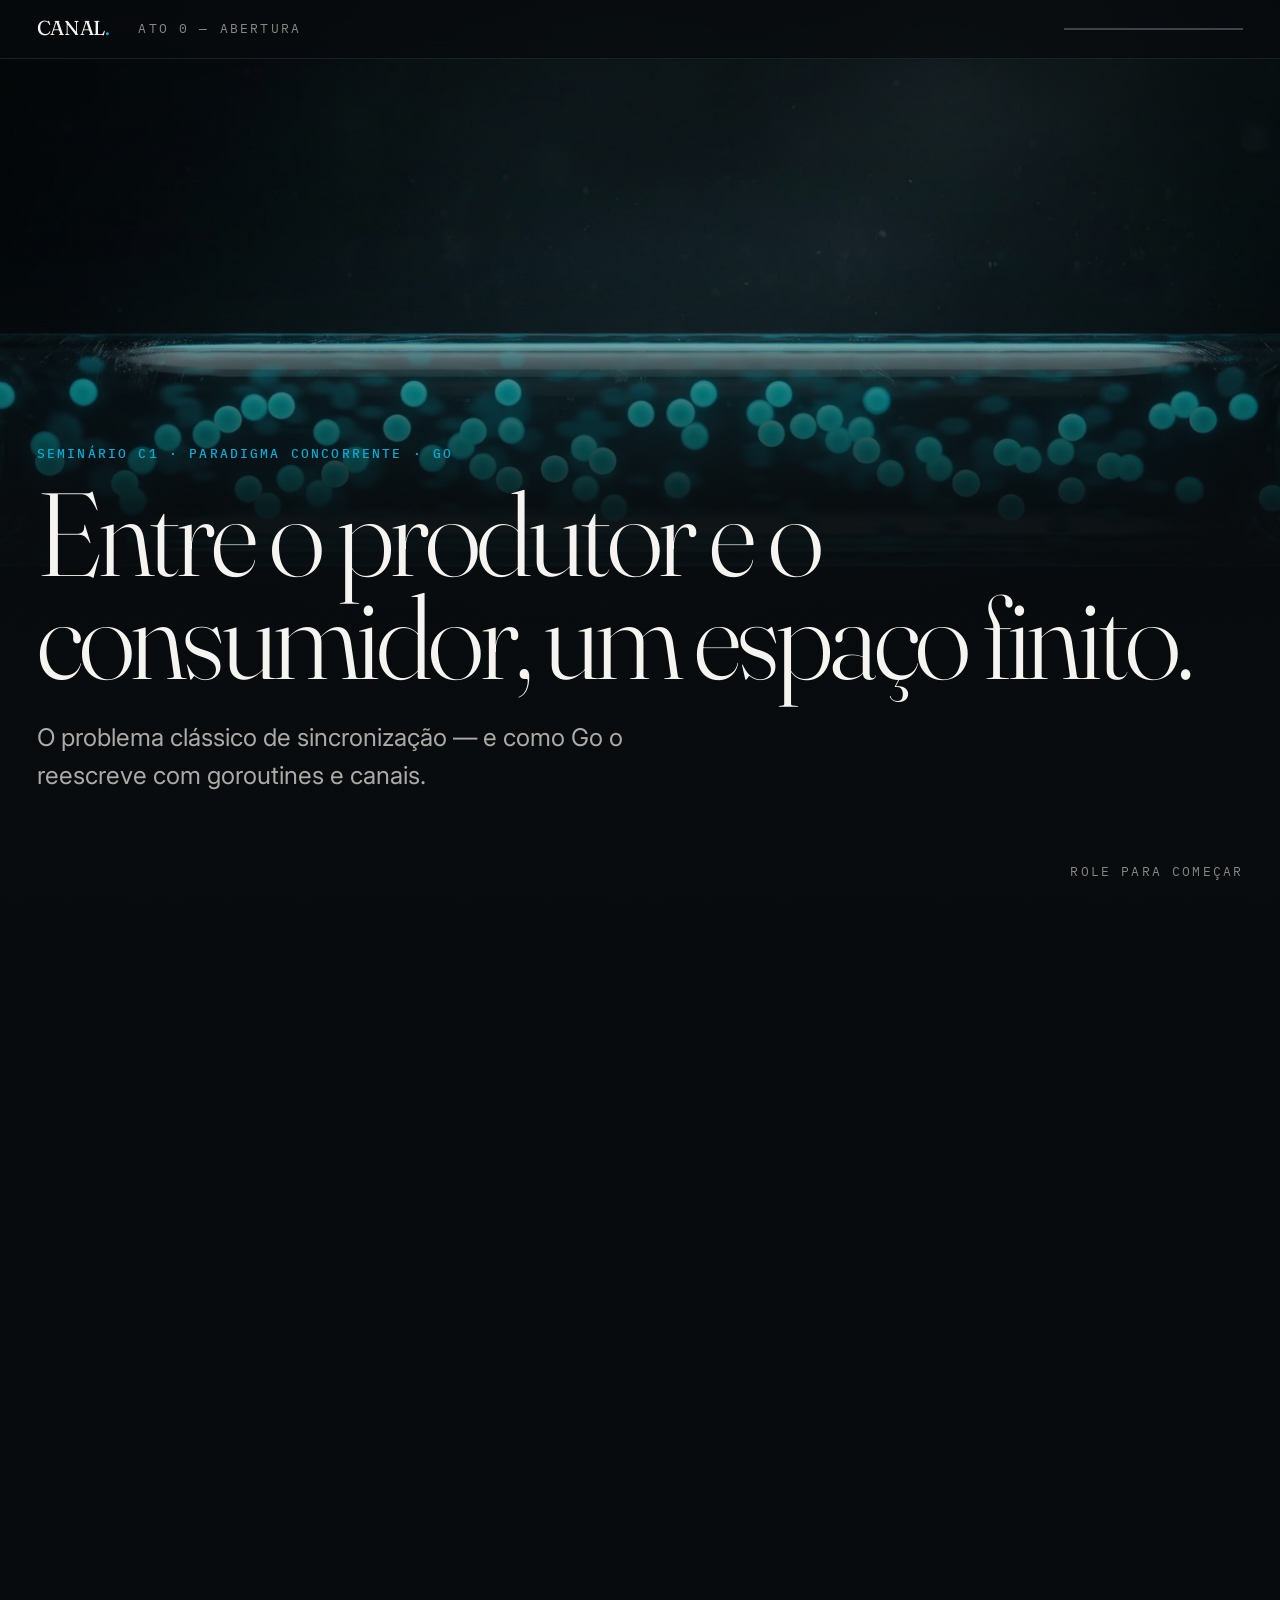
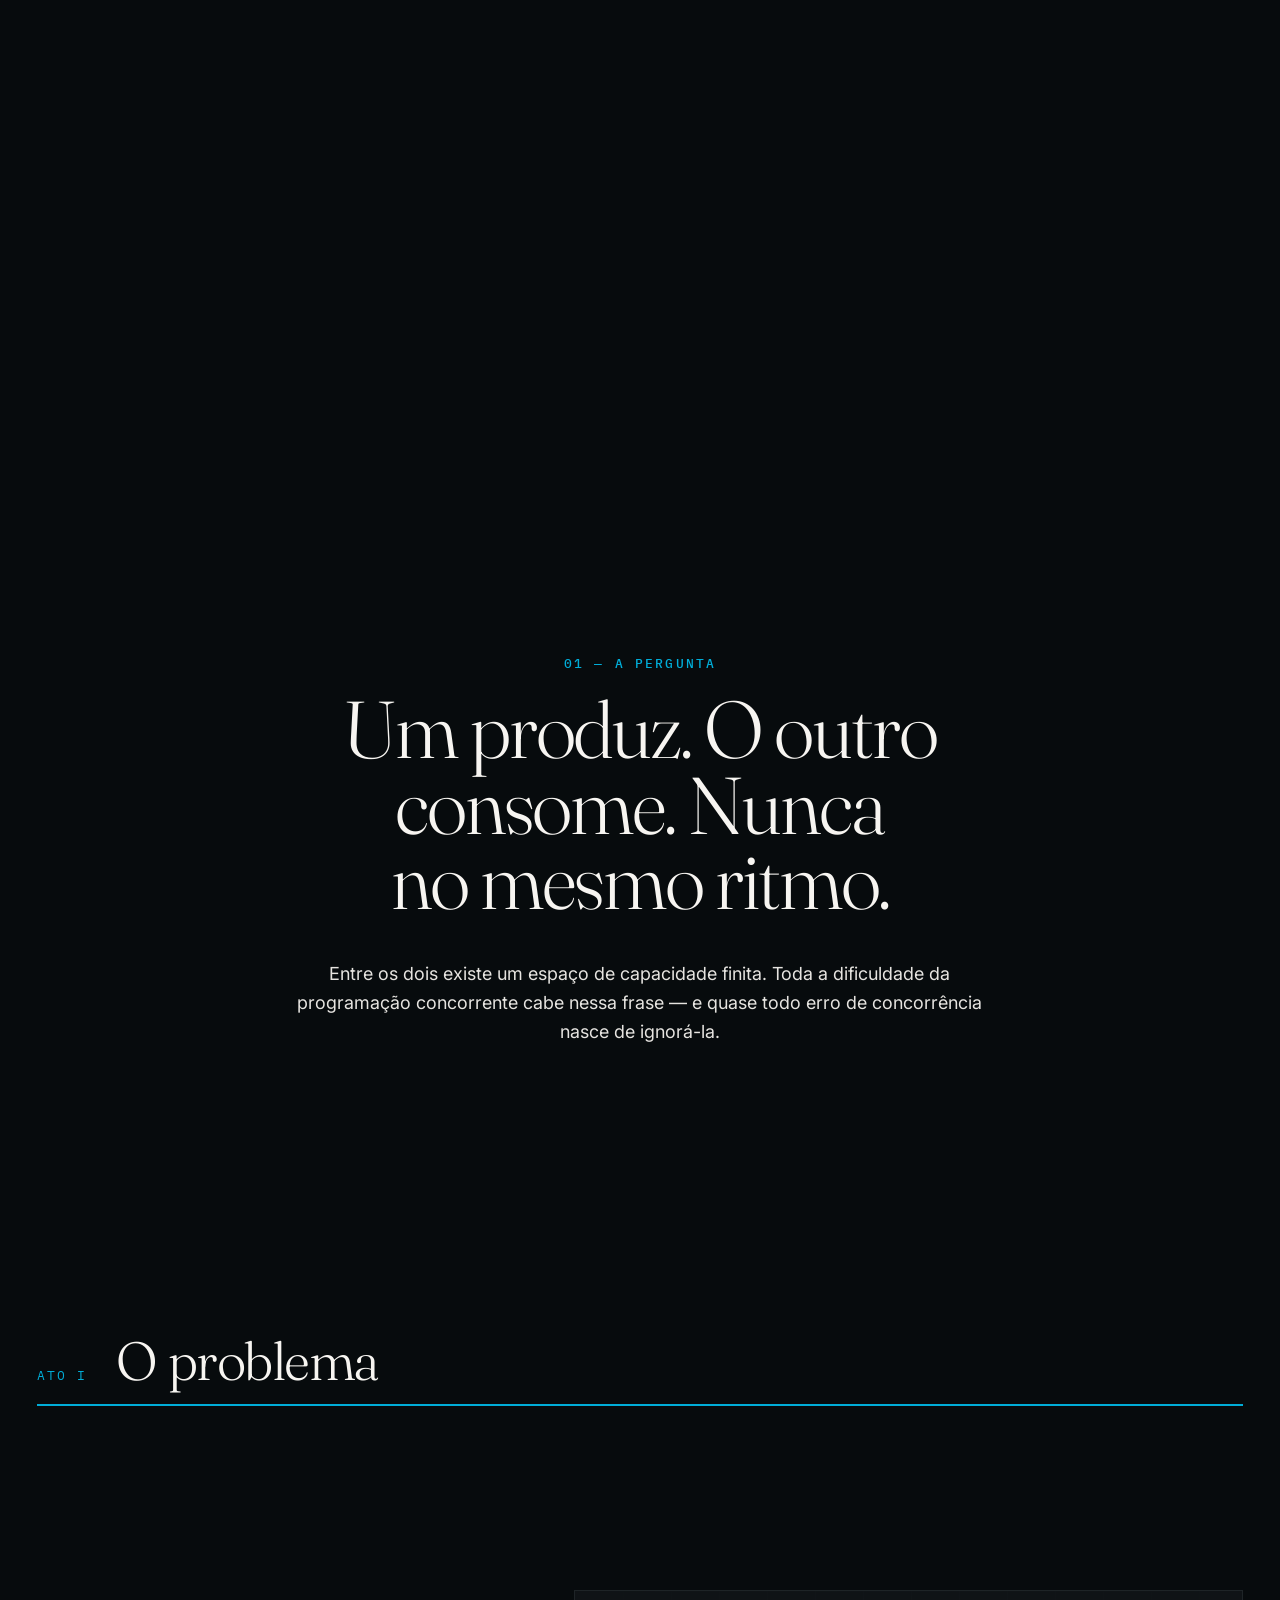
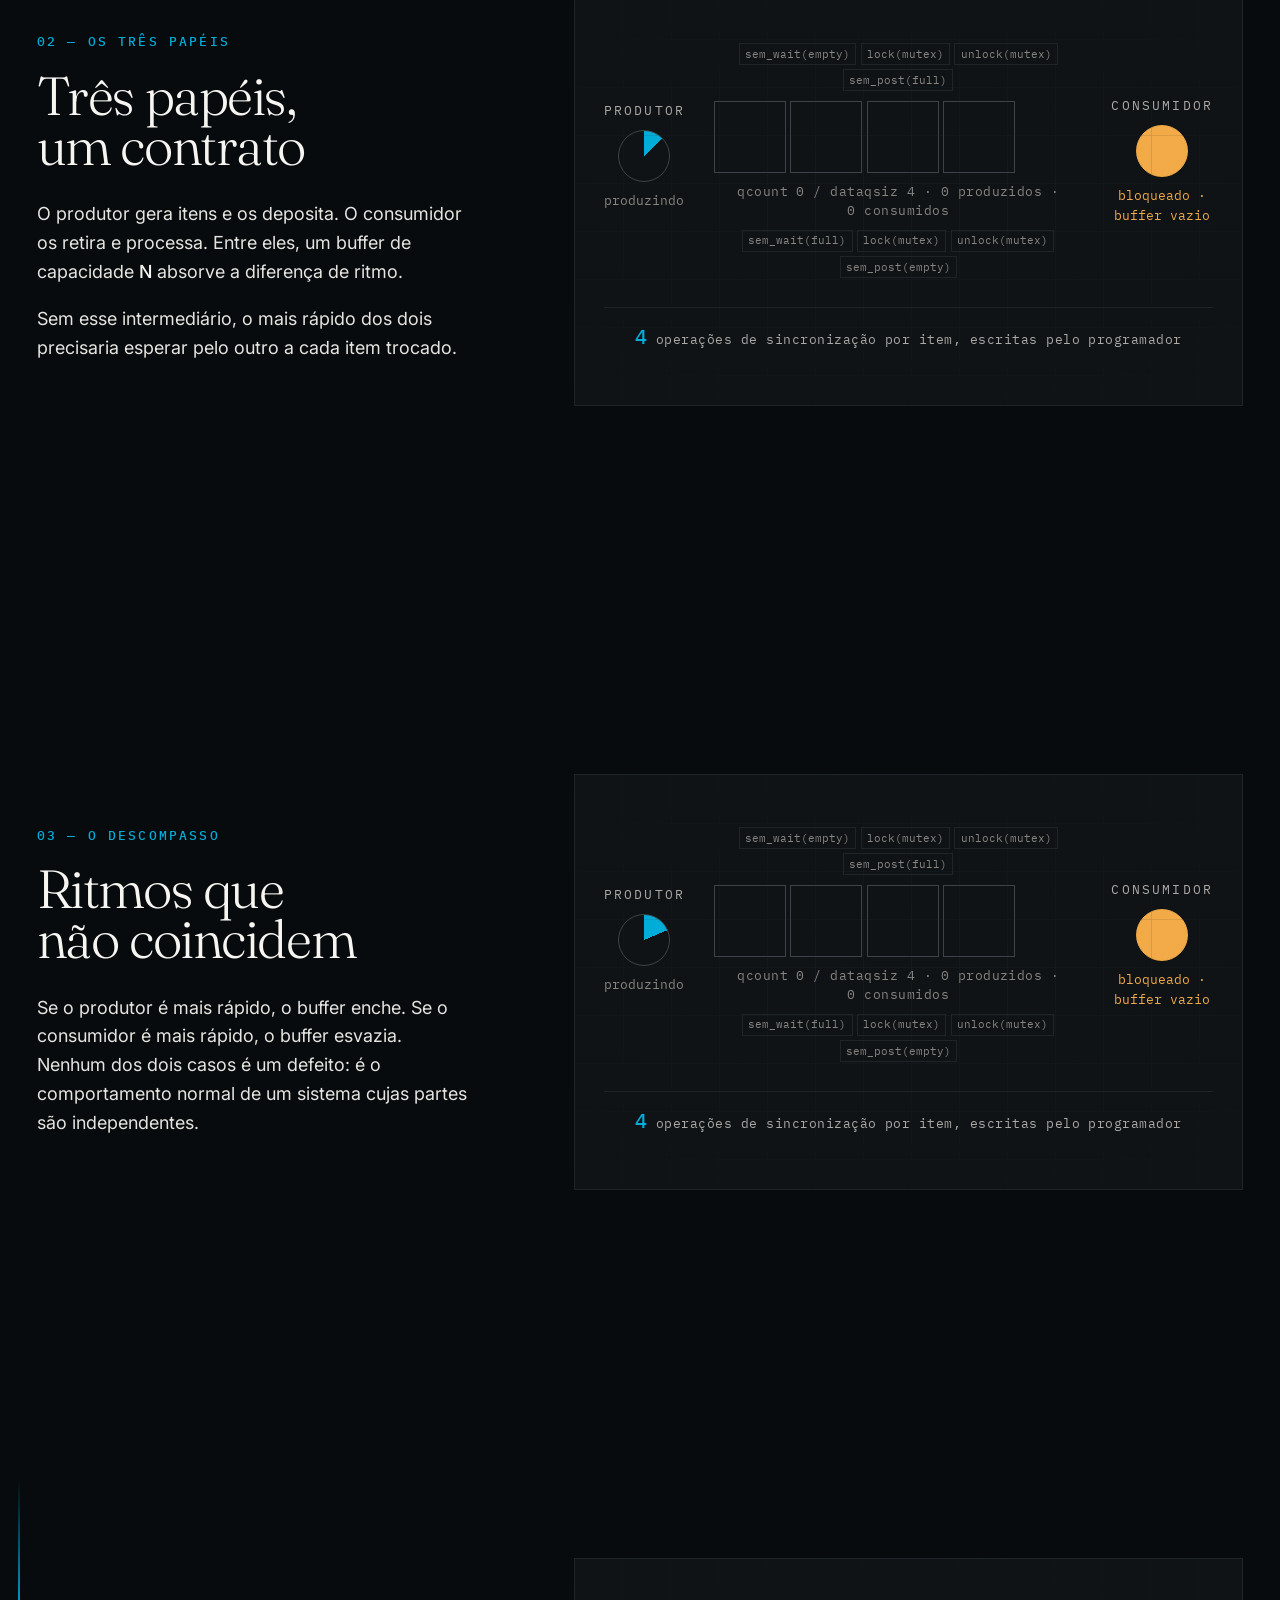
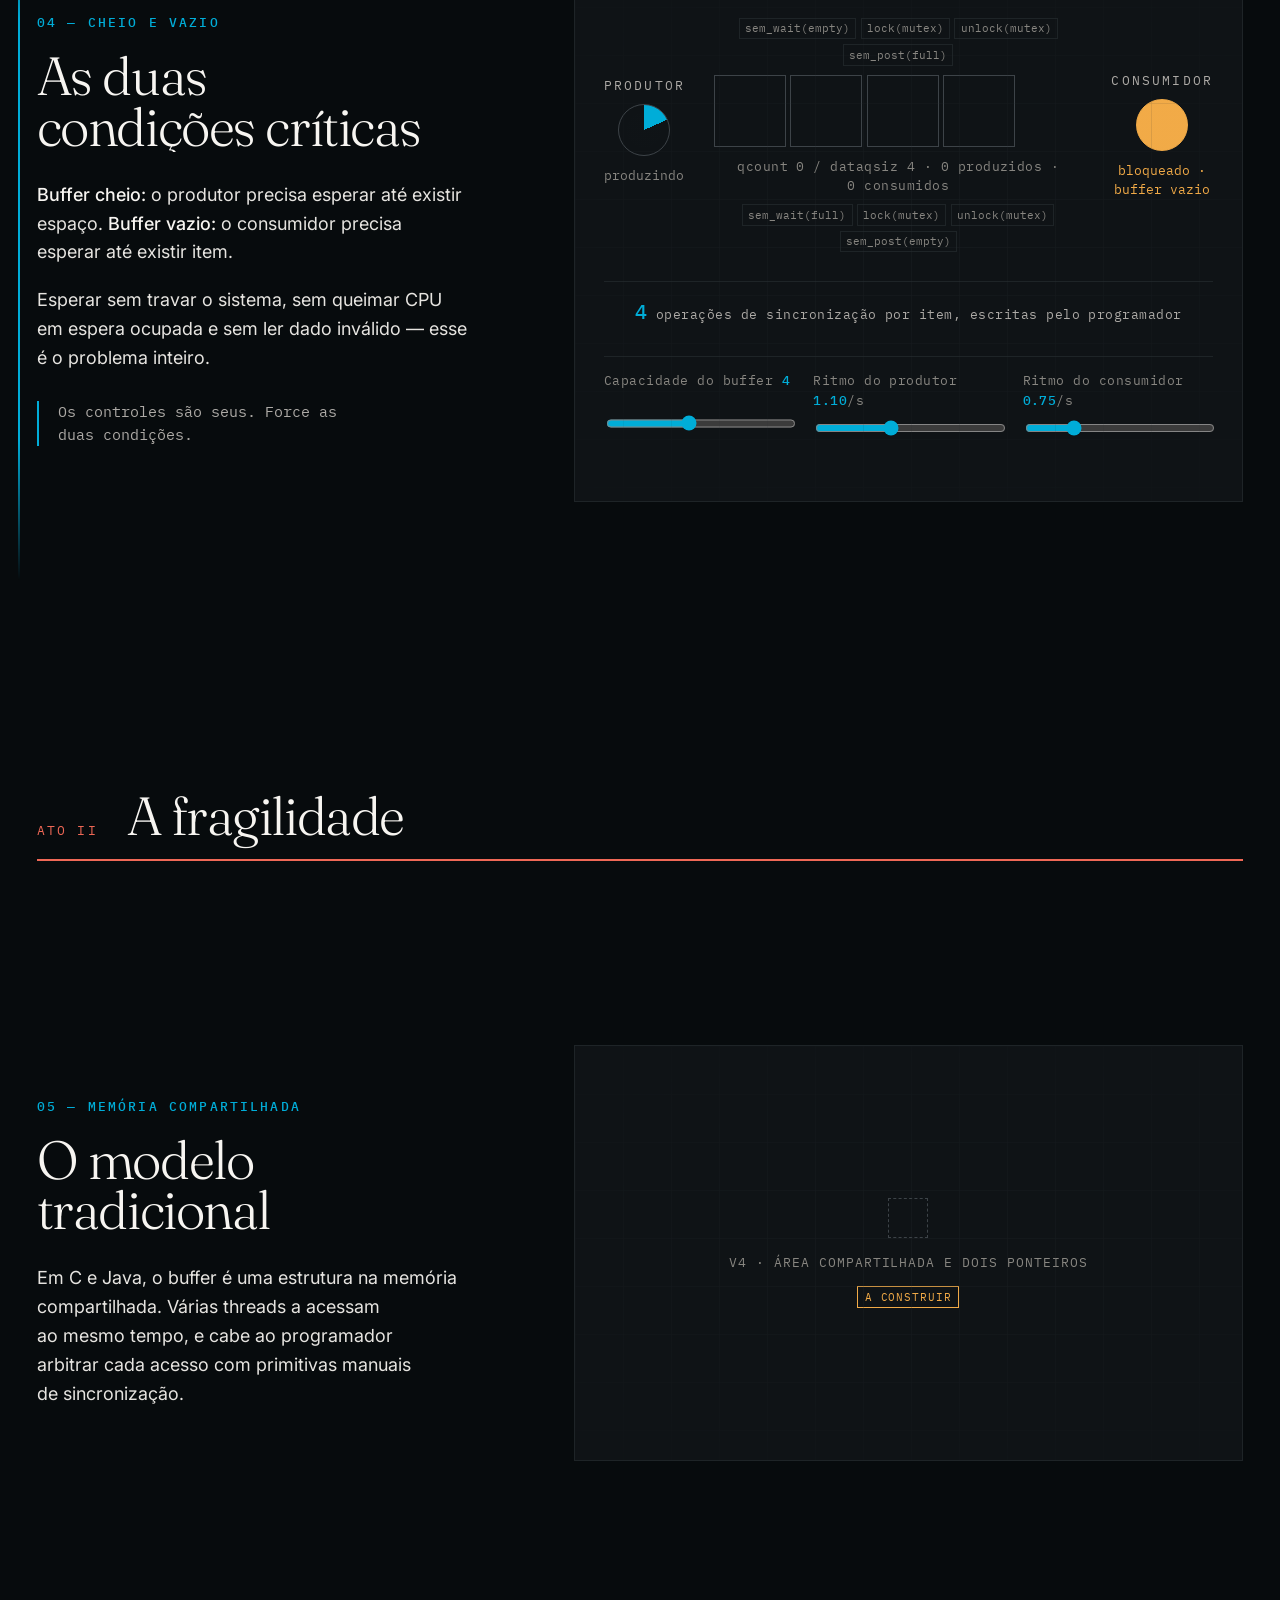
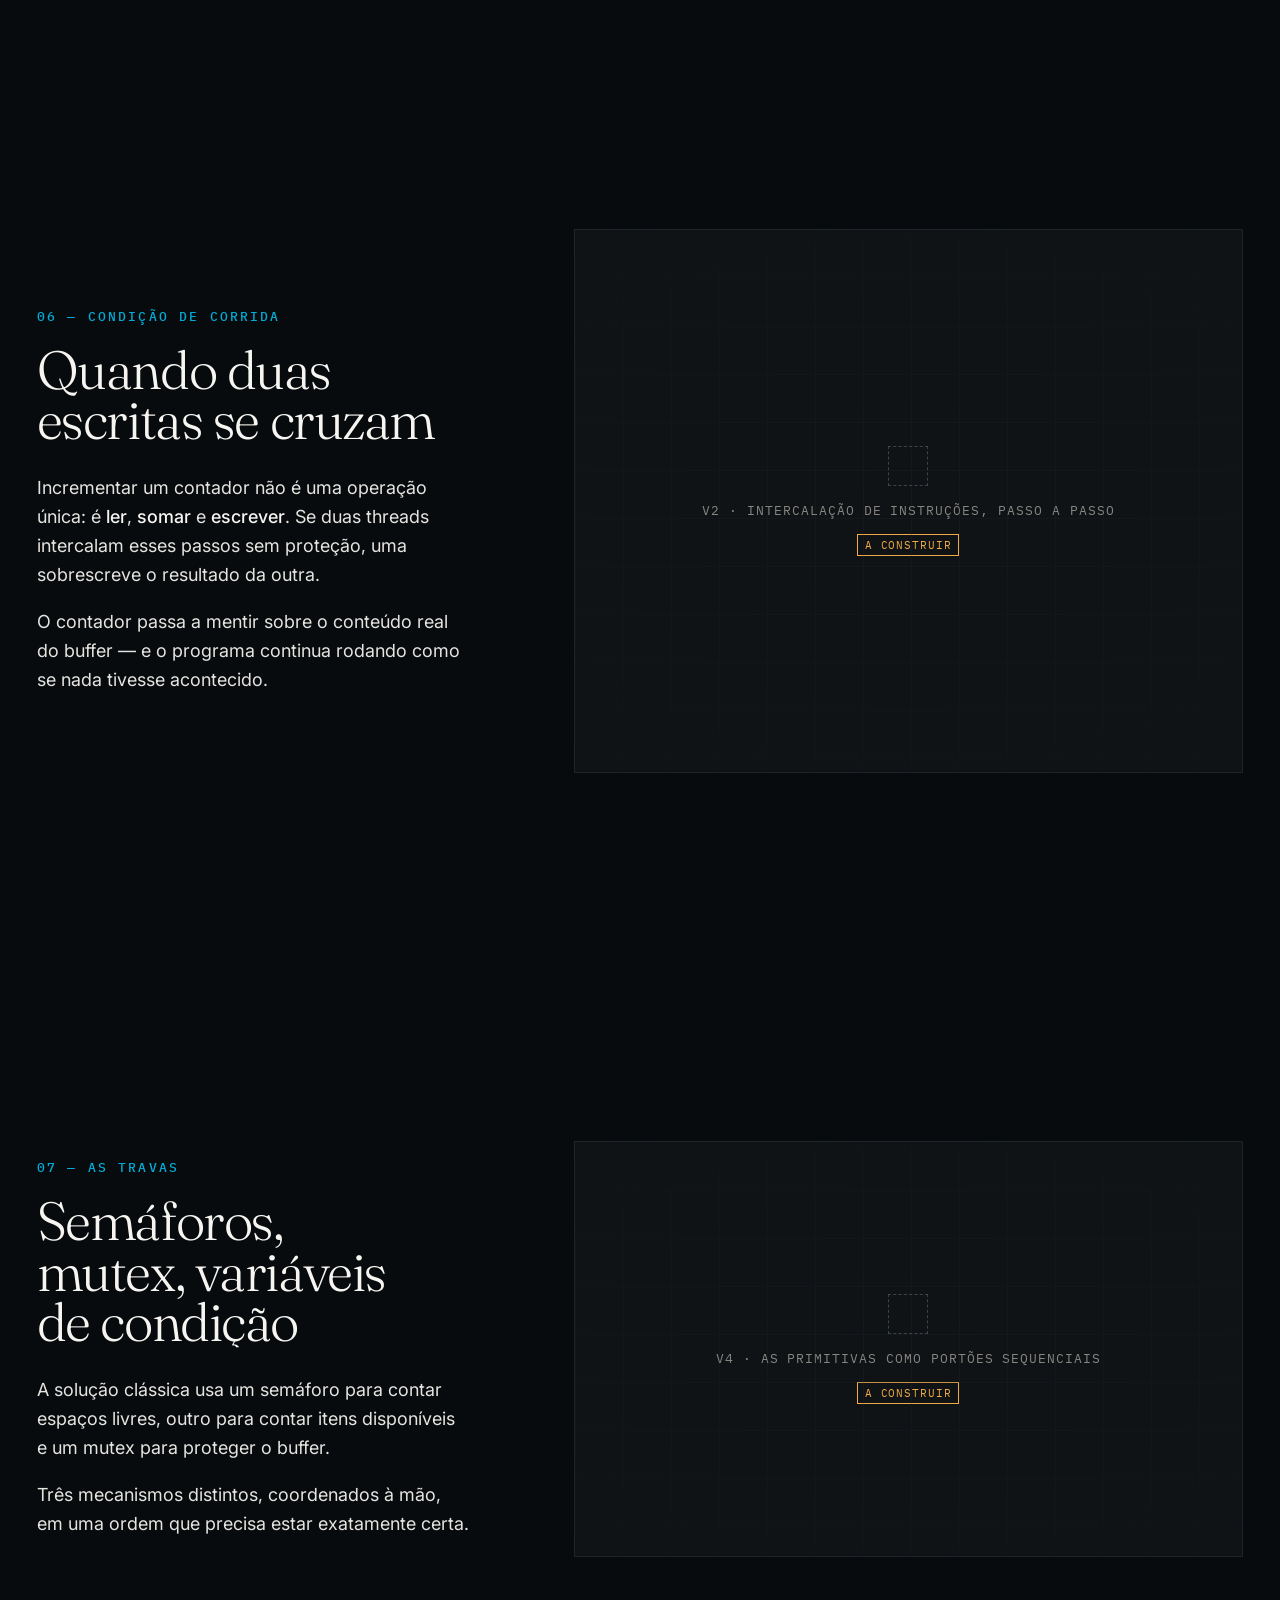
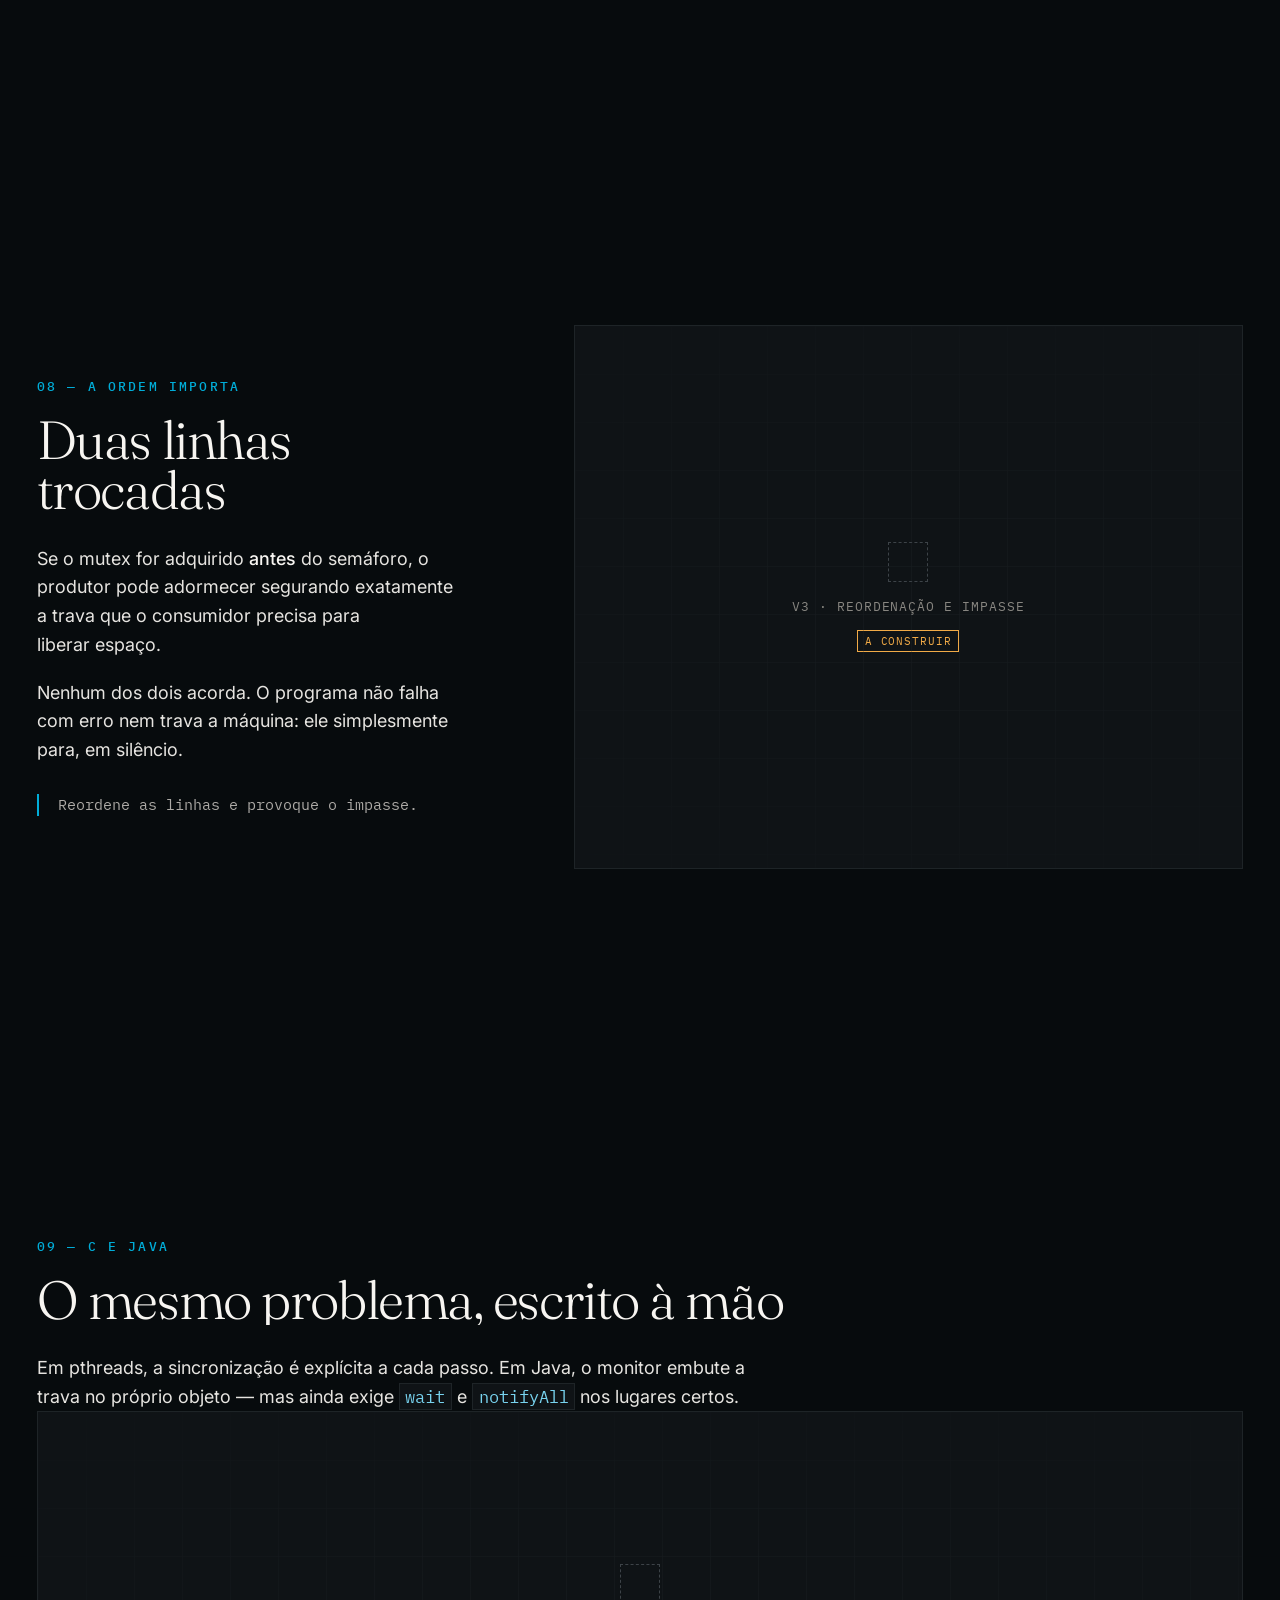
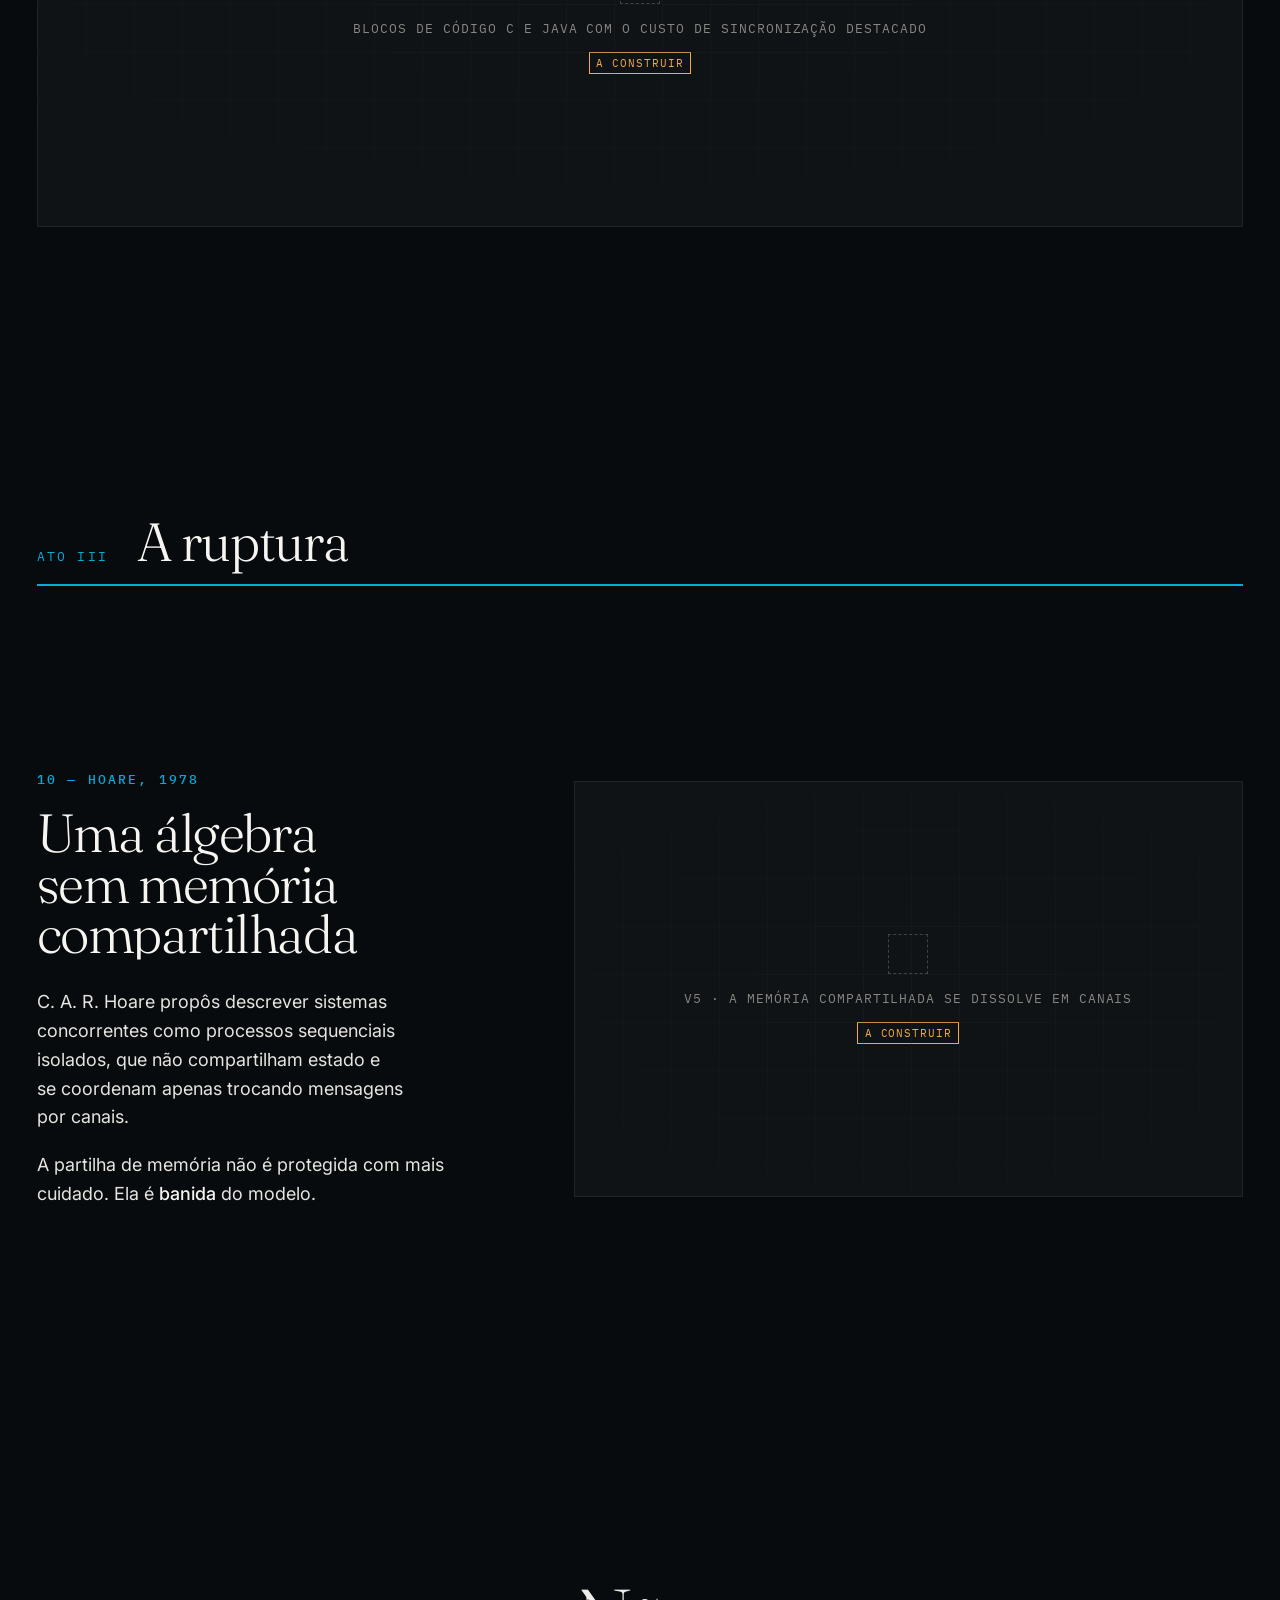
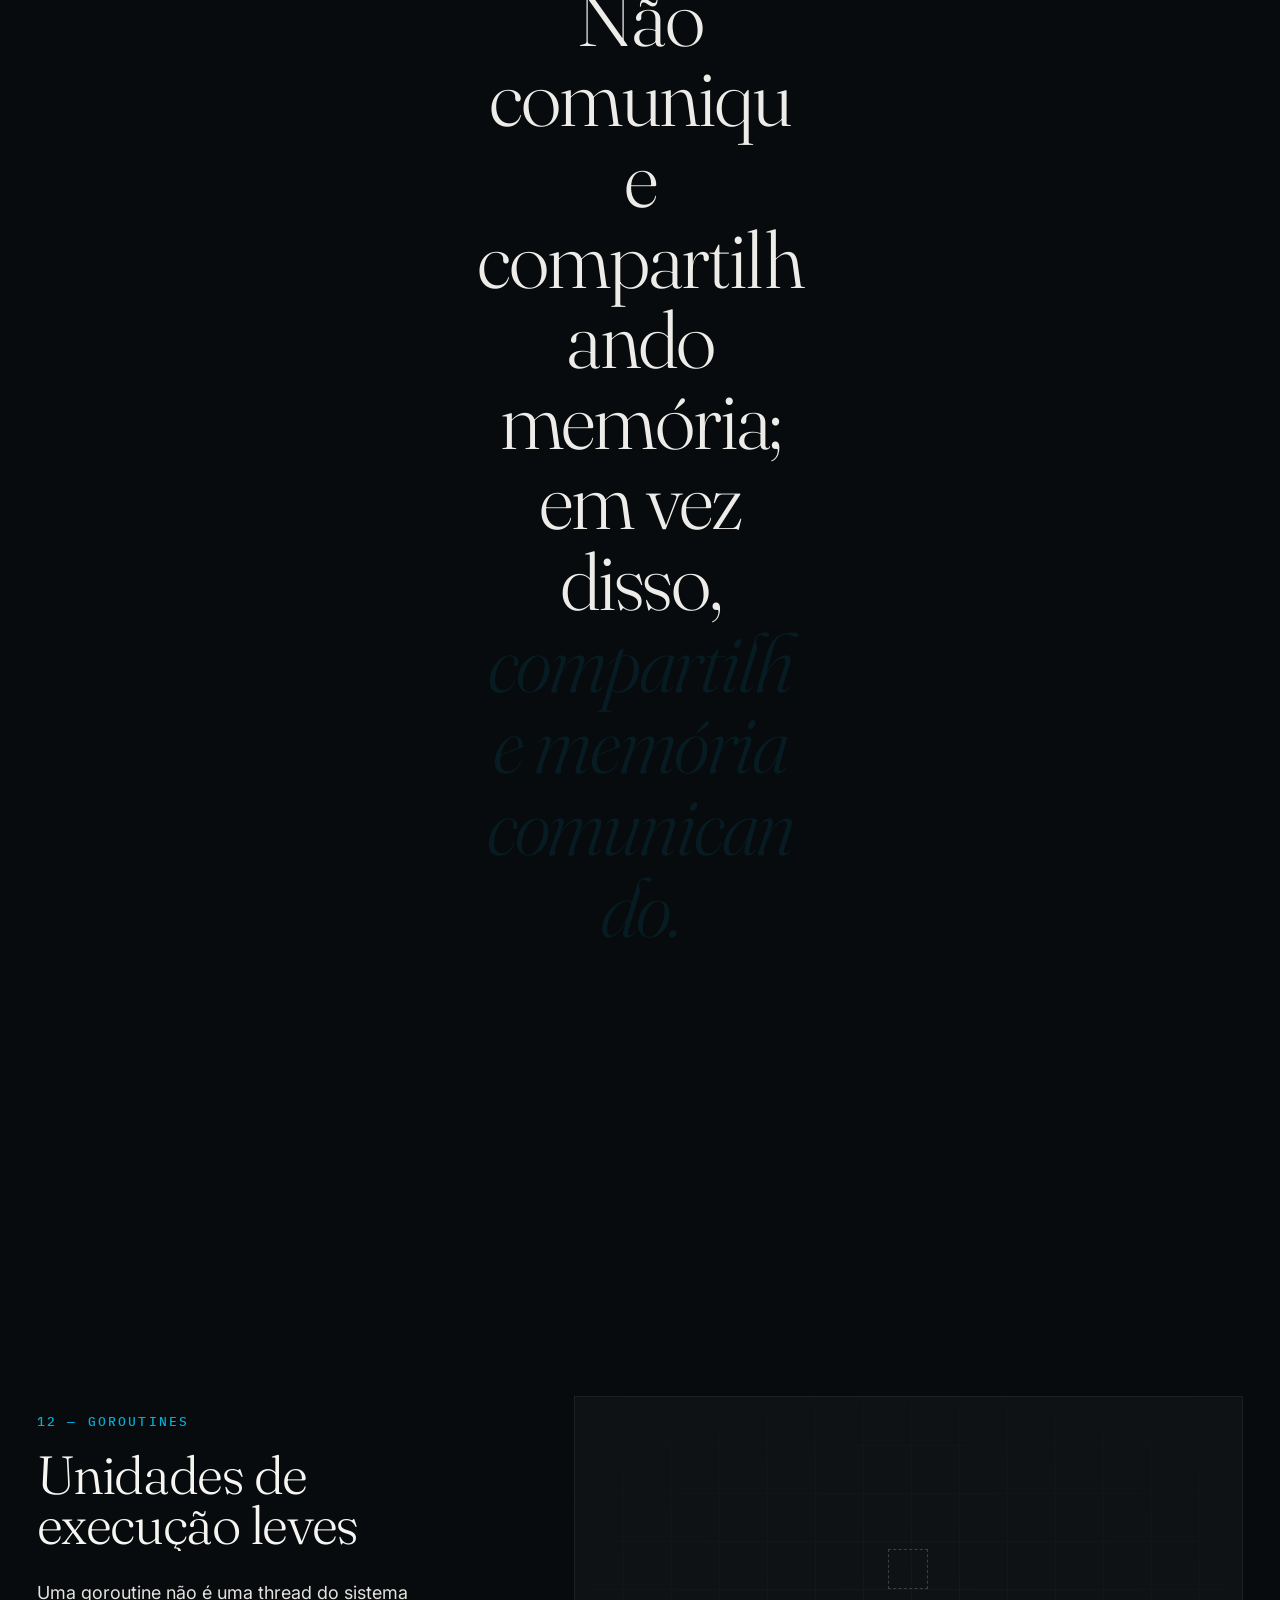
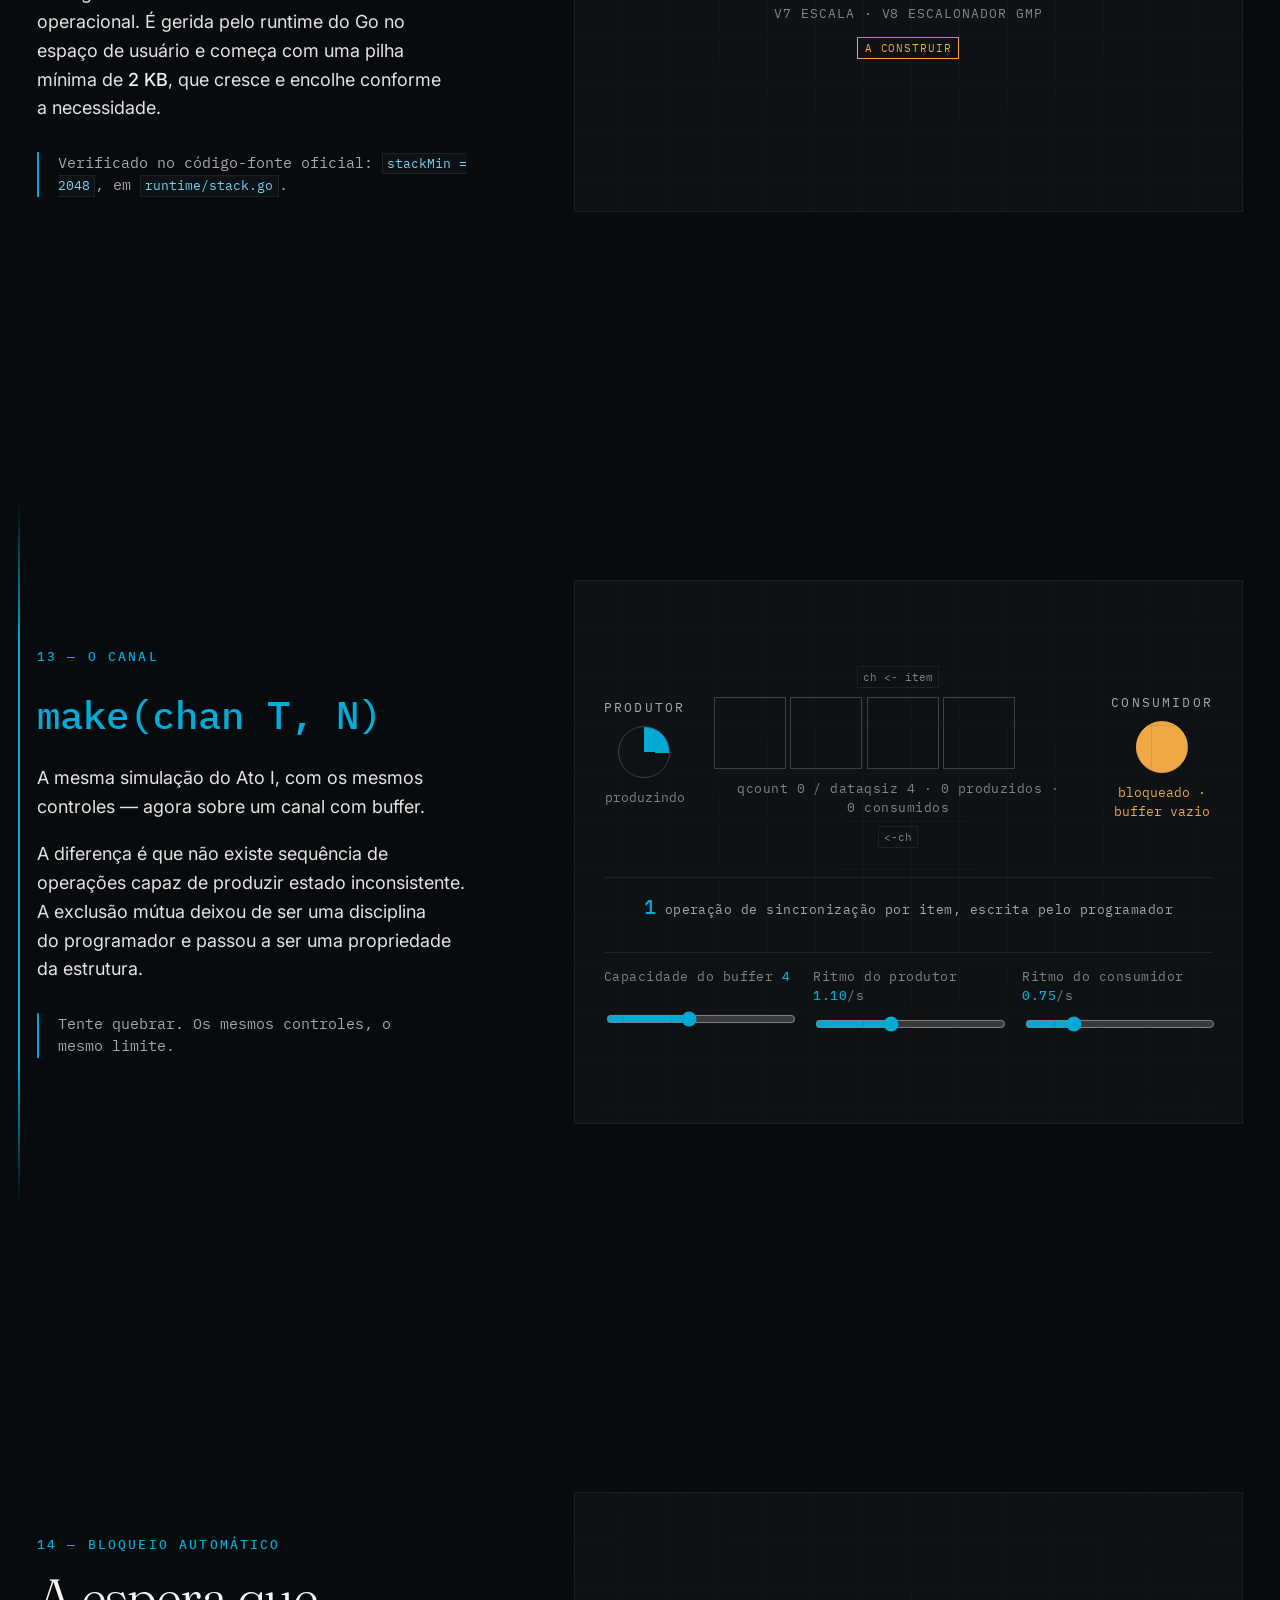
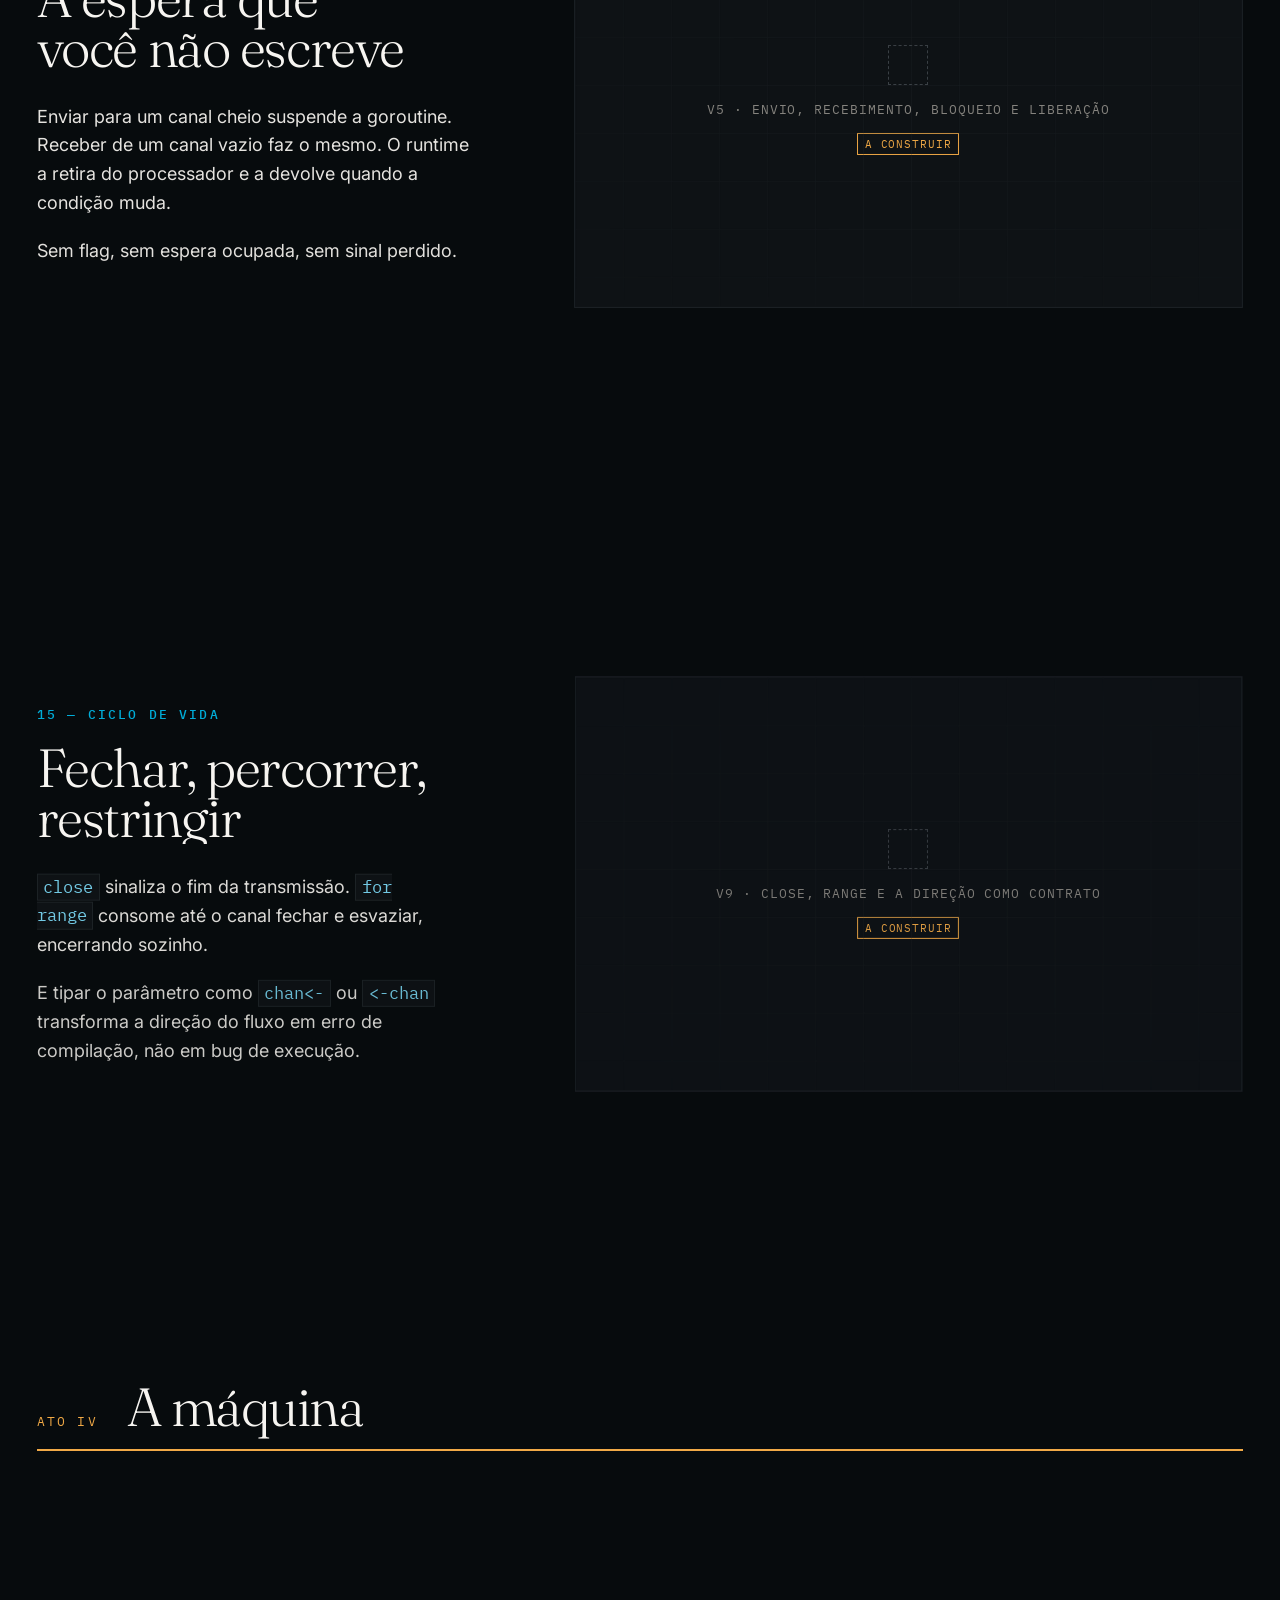
==== commit 5c0372cd: "feat: V1 -- simulacao do buffer limitado nas quatro cenas - Sprint 5 A peca central do site. Produto" ====
--- a/public/index.html
+++ b/public/index.html
@@ -14,6 +14,7 @@
 <link rel="stylesheet" href="./styles/base.css">
 <link rel="stylesheet" href="./styles/layout.css">
 <link rel="stylesheet" href="./styles/components.css">
+<link rel="stylesheet" href="./styles/viz.css">
 <link rel="stylesheet" href="./styles/motion.css">
 </head>
 
--- a/public/styles/viz.css
+++ b/public/styles/viz.css
@@ -0,0 +1,190 @@
+/* ============================================================
+   CANAL — Visualizações
+   V1: produtor, buffer limitado e consumidor.
+   ============================================================ */
+
+@layer components {
+
+  .sim {
+    inline-size: 100%;
+    display: grid;
+    gap: var(--space-md);
+    padding: var(--space-md);
+  }
+
+  .sim-palco {
+    display: grid;
+    gap: var(--space-sm);
+    align-items: center;
+    grid-template-columns: minmax(0, 1fr);
+  }
+
+  @container (min-width: 34rem) {
+    .sim-palco {
+      grid-template-columns: auto minmax(0, 1fr) auto;
+      gap: var(--space-md);
+    }
+  }
+
+  /* ---------- Atores ---------- */
+
+  .ator {
+    display: grid;
+    justify-items: center;
+    gap: var(--space-2xs);
+    text-align: center;
+  }
+
+  .ator-nome {
+    font-family: var(--font-mono);
+    font-size: var(--fs-micro);
+    letter-spacing: var(--tracking-machine);
+    text-transform: uppercase;
+    color: var(--fg-muted);
+  }
+
+  /* Anel de progresso: quanto falta para o item ficar pronto.
+     Em bloqueio, vira um disco âmbar cheio — a espera é total. */
+  .ator-anel {
+    inline-size: 3.25rem;
+    aspect-ratio: 1;
+    border-radius: 50%;
+    background:
+      conic-gradient(var(--accent) calc(var(--progresso, 0) * 360deg), transparent 0),
+      radial-gradient(closest-side, var(--bg-raised) 68%, transparent 70%);
+    border: var(--hairline) solid var(--line-strong);
+    transition: border-color var(--dur-ui) var(--ease-out-quart);
+  }
+
+  .ator-anel[data-fase="bloqueado"] {
+    background:
+      conic-gradient(var(--state-blocked) 360deg, transparent 0),
+      radial-gradient(closest-side, var(--bg-raised) 68%, transparent 70%);
+    border-color: var(--state-blocked);
+  }
+
+  .ator-estado {
+    font-family: var(--font-mono);
+    font-size: var(--fs-micro);
+    color: var(--fg-subtle);
+    min-block-size: 2.4em;
+    max-inline-size: 12ch;
+  }
+
+  .ator-estado[data-fase="bloqueado"] {
+    color: var(--state-blocked);
+  }
+
+  /* ---------- Buffer ---------- */
+
+  .sim-meio {
+    display: grid;
+    gap: var(--space-2xs);
+    min-inline-size: 0;
+  }
+
+  .sim-meio .celulas {
+    gap: var(--space-3xs);
+  }
+
+  .sim-meio .celula {
+    min-inline-size: 0;
+    max-inline-size: 4.5rem;
+    transition:
+      background-color var(--dur-micro) var(--ease-out-quart),
+      border-color var(--dur-micro) var(--ease-out-quart);
+  }
+
+  .sim-leitura {
+    margin: 0;
+    font-family: var(--font-mono);
+    font-size: var(--fs-micro);
+    letter-spacing: 0.04em;
+    color: var(--fg-subtle);
+    text-align: center;
+  }
+
+  /* ---------- Trilhas de sincronização ----------
+     É aqui que os dois motores se diferenciam: com travas manuais a
+     trilha tem quatro passos que o programador escreveu; com canal,
+     tem um. */
+
+  .trilha {
+    display: flex;
+    flex-wrap: wrap;
+    gap: var(--space-3xs);
+    justify-content: center;
+  }
+
+  .passo {
+    padding: 0.15em 0.5em;
+    border: var(--hairline) solid var(--line);
+    font-family: var(--font-mono);
+    font-size: 0.65rem;
+    color: var(--fg-subtle);
+    white-space: nowrap;
+    transition:
+      color var(--dur-micro) var(--ease-out-quart),
+      border-color var(--dur-micro) var(--ease-out-quart);
+  }
+
+  .trilha[data-pulso] .passo {
+    color: var(--accent);
+    border-color: var(--accent);
+  }
+
+  /* ---------- Custo por item ---------- */
+
+  .sim-custo {
+    margin: 0;
+    padding-block-start: var(--space-xs);
+    border-block-start: var(--hairline) solid var(--line);
+    font-family: var(--font-mono);
+    font-size: var(--fs-micro);
+    letter-spacing: 0.04em;
+    color: var(--fg-muted);
+    text-align: center;
+  }
+
+  .sim-custo b {
+    font-size: 1.6em;
+    font-weight: 500;
+    color: var(--accent);
+  }
+
+  /* ---------- Controles ---------- */
+
+  .sim-controles {
+    display: grid;
+    gap: var(--space-sm);
+    padding-block-start: var(--space-xs);
+    border-block-start: var(--hairline) solid var(--line);
+  }
+
+  @container (min-width: 34rem) {
+    .sim-controles { grid-template-columns: repeat(3, 1fr); }
+  }
+
+  .controle {
+    display: grid;
+    gap: var(--space-3xs);
+  }
+
+  .controle-nome {
+    font-family: var(--font-mono);
+    font-size: var(--fs-micro);
+    letter-spacing: 0.04em;
+    color: var(--fg-subtle);
+  }
+
+  .controle-nome b {
+    font-weight: 500;
+    color: var(--accent);
+  }
+
+  .controle input[type="range"] {
+    inline-size: 100%;
+    min-block-size: 24px;
+    accent-color: var(--accent);
+  }
+}
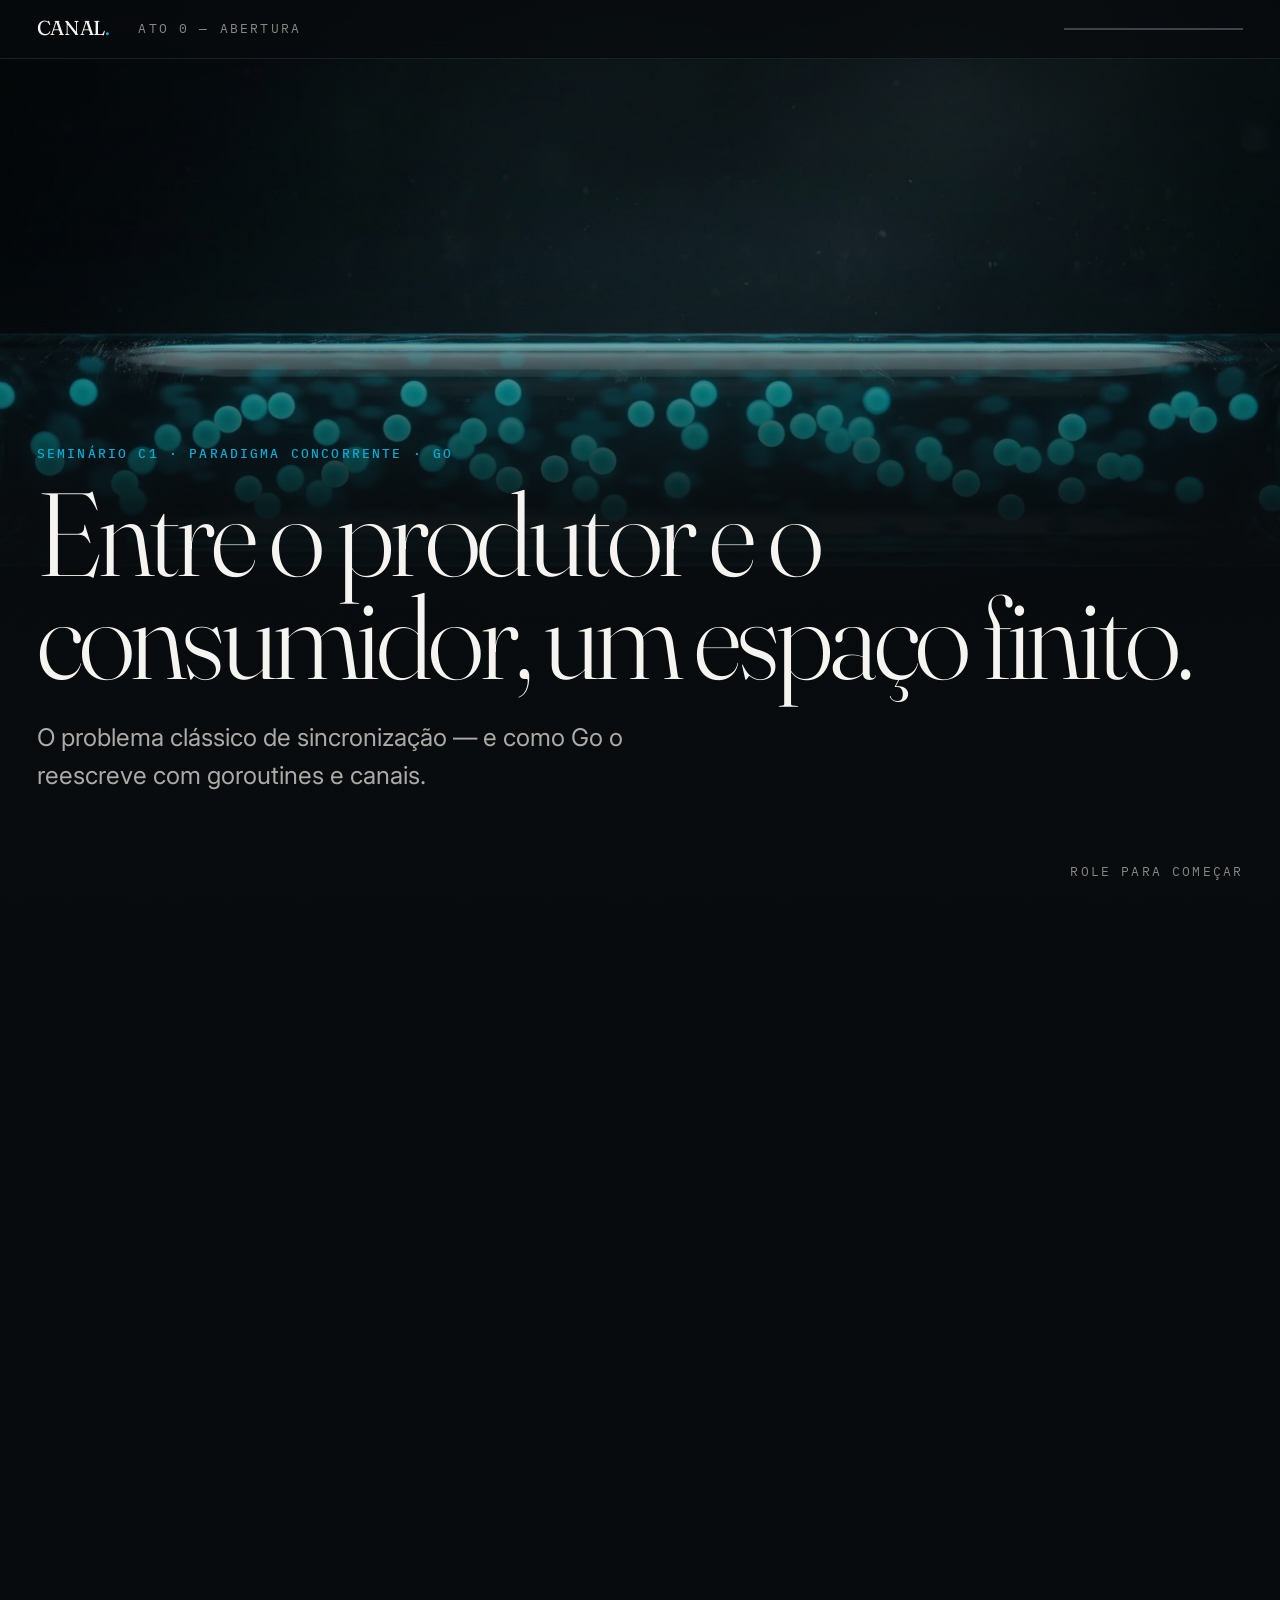
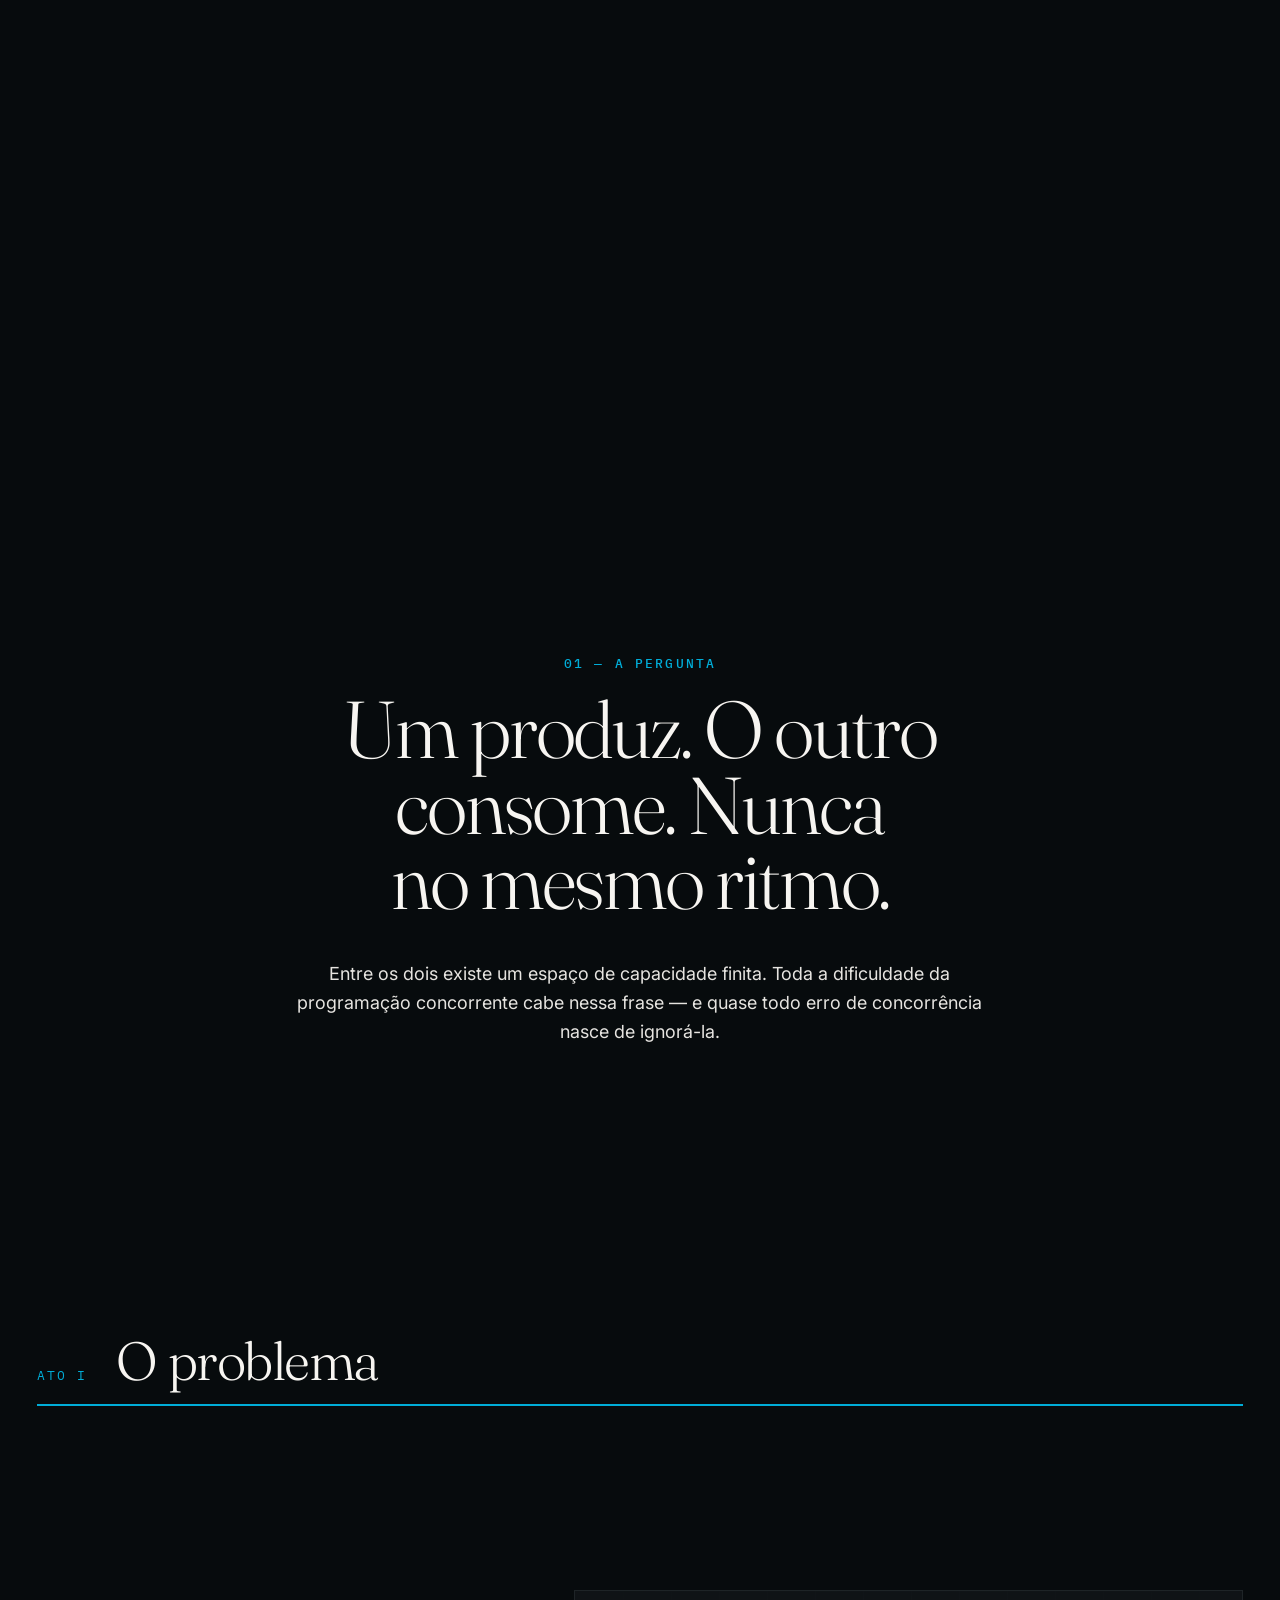
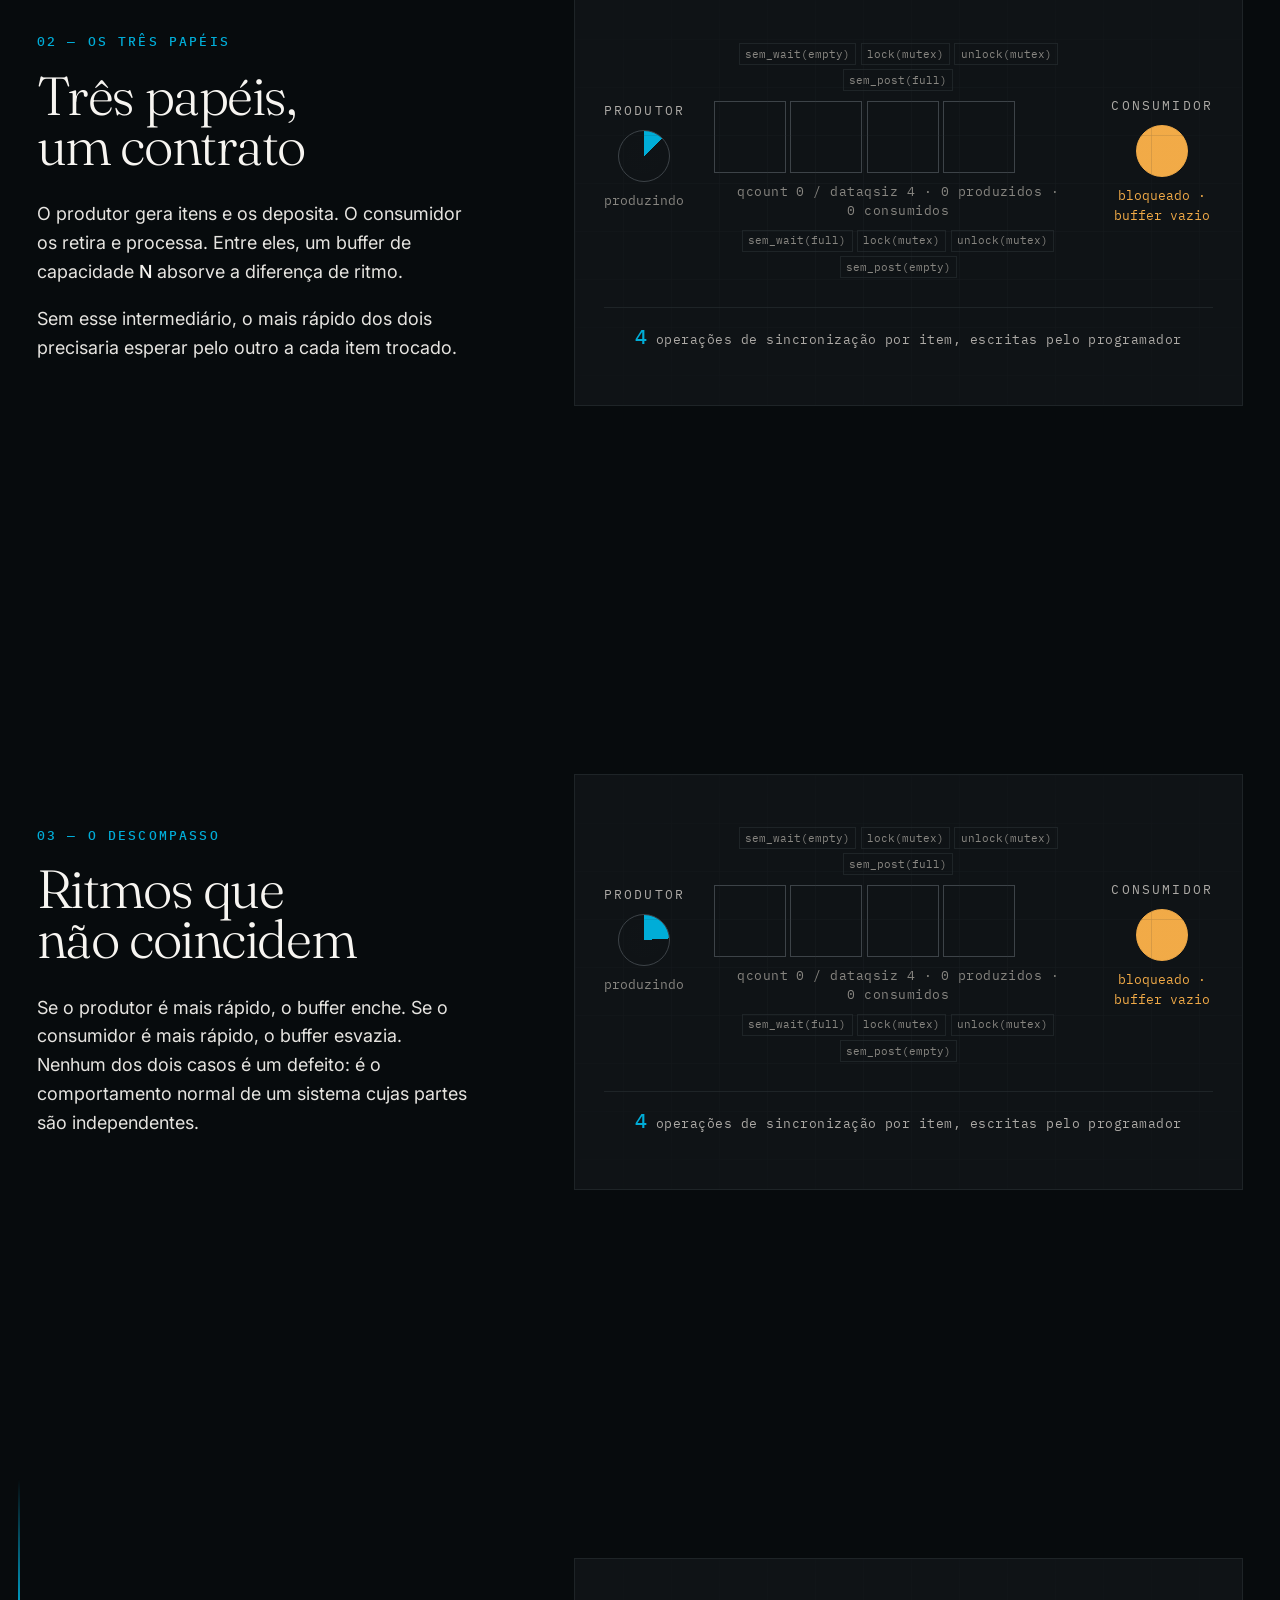
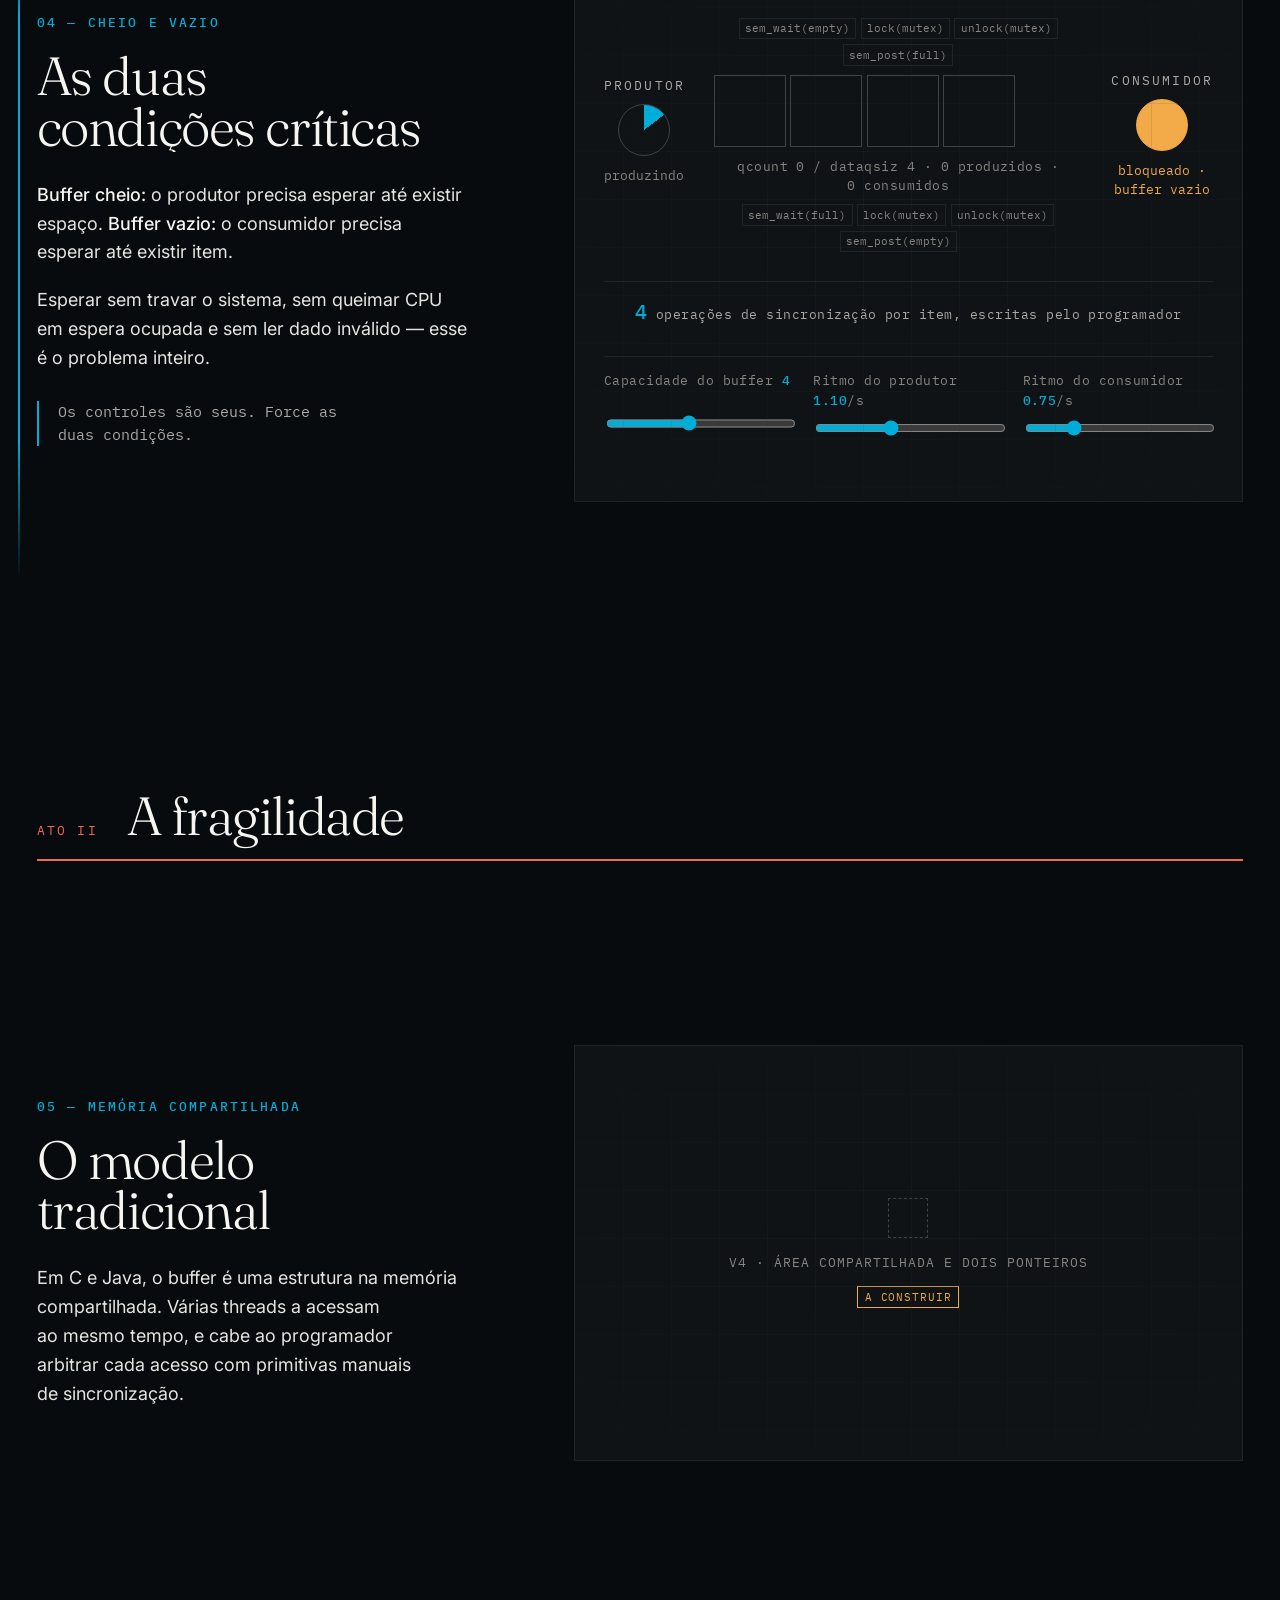
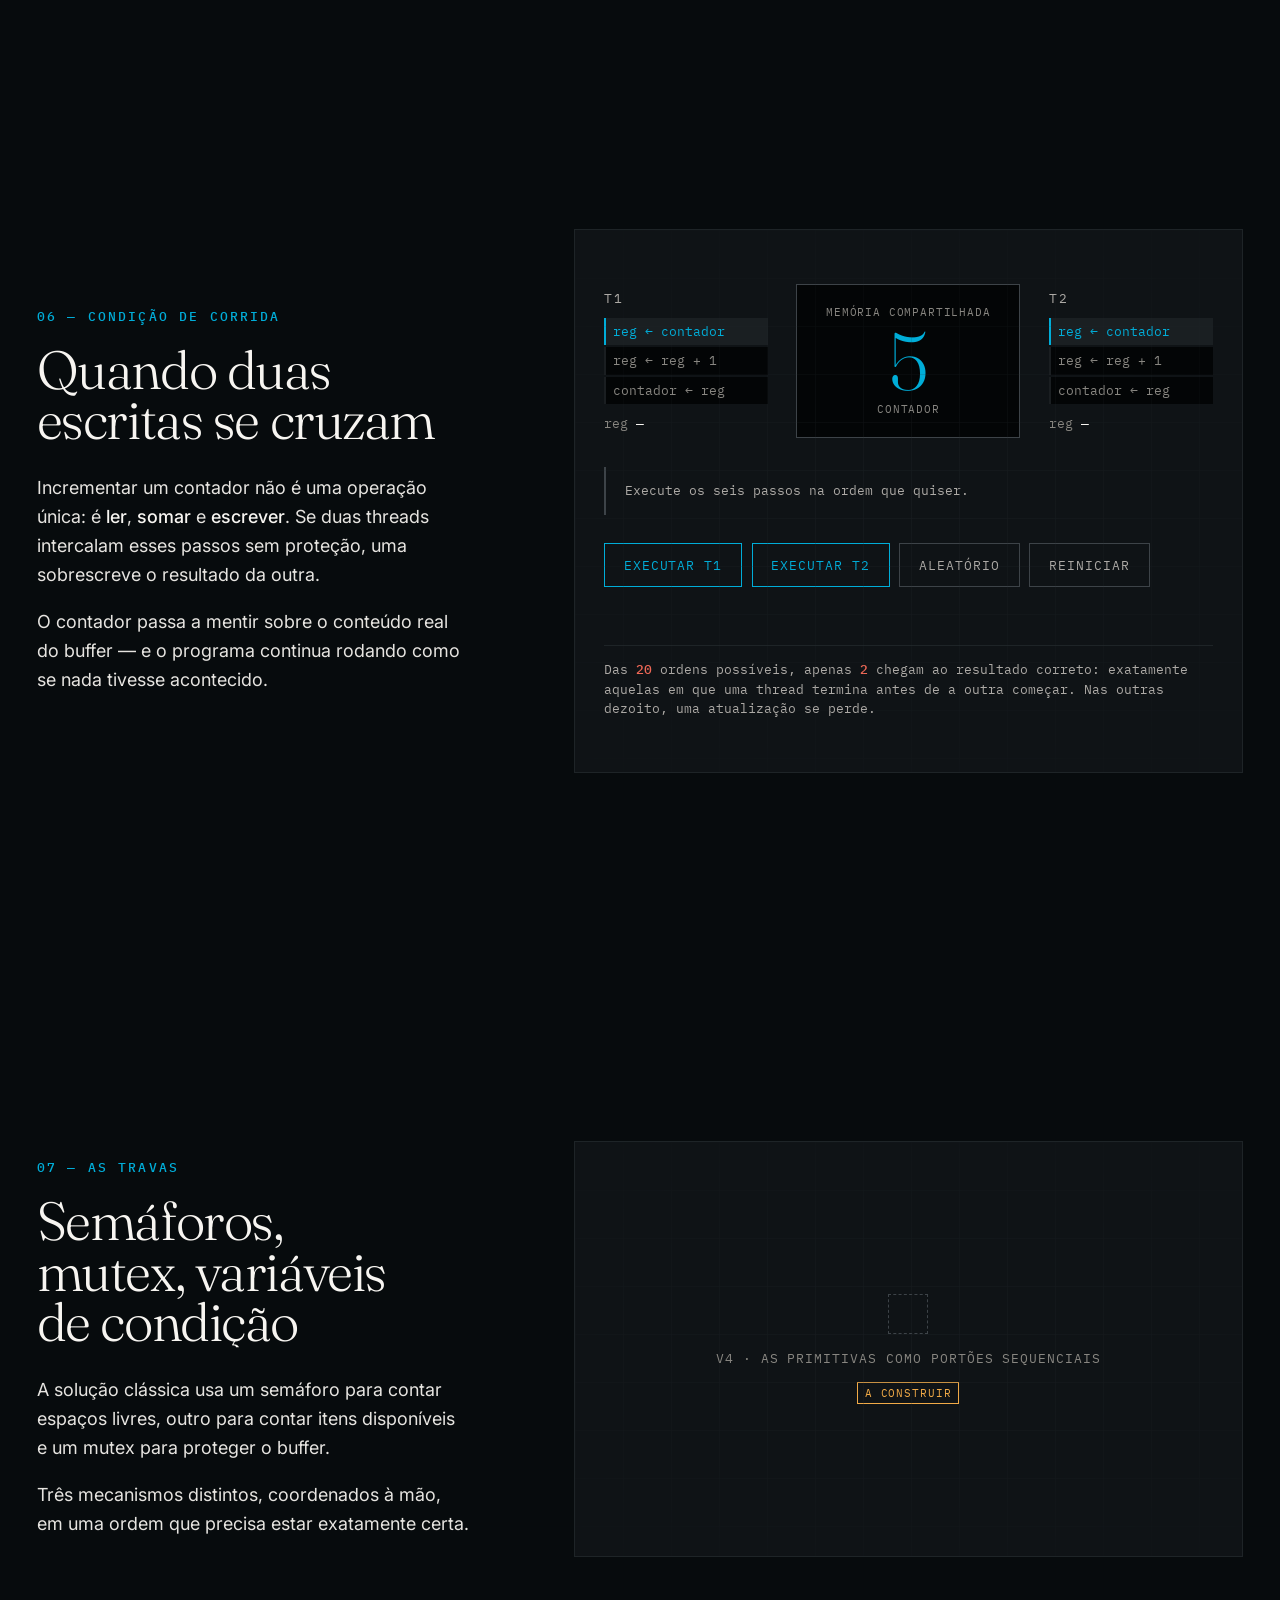
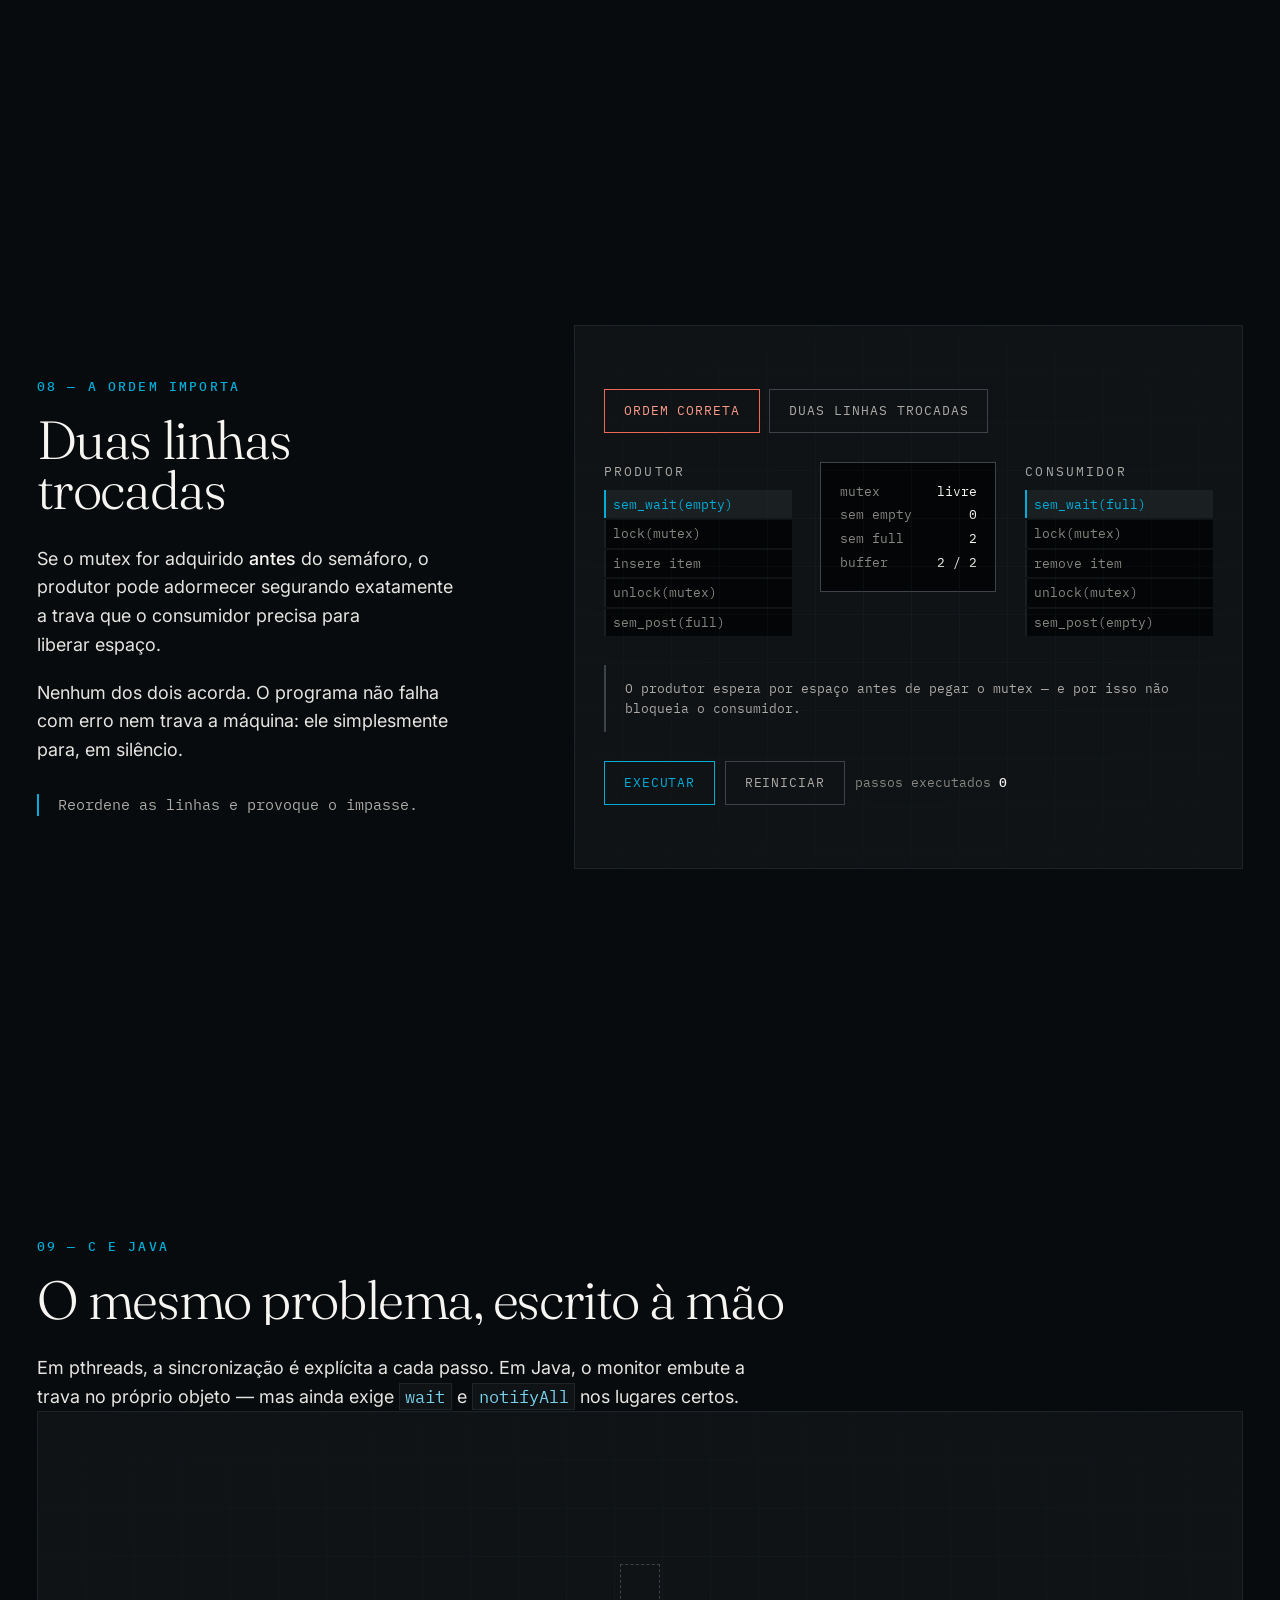
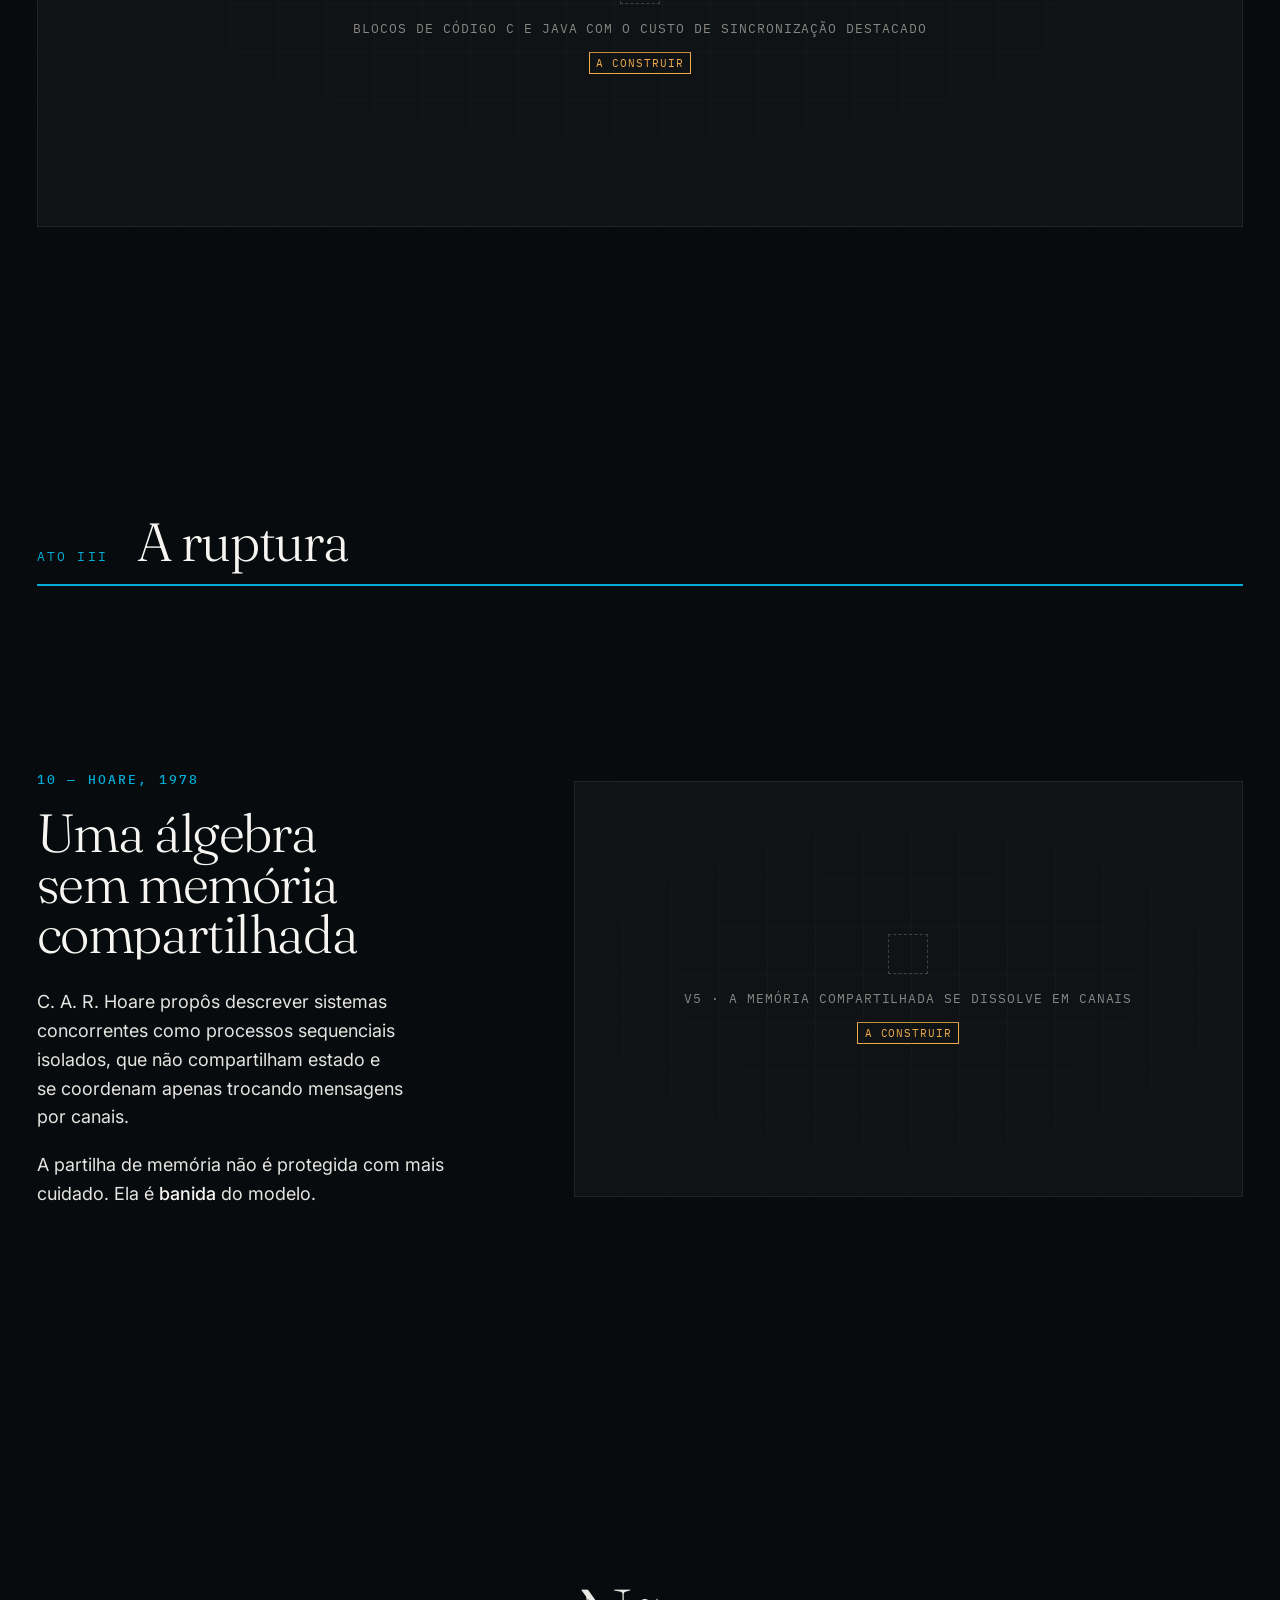
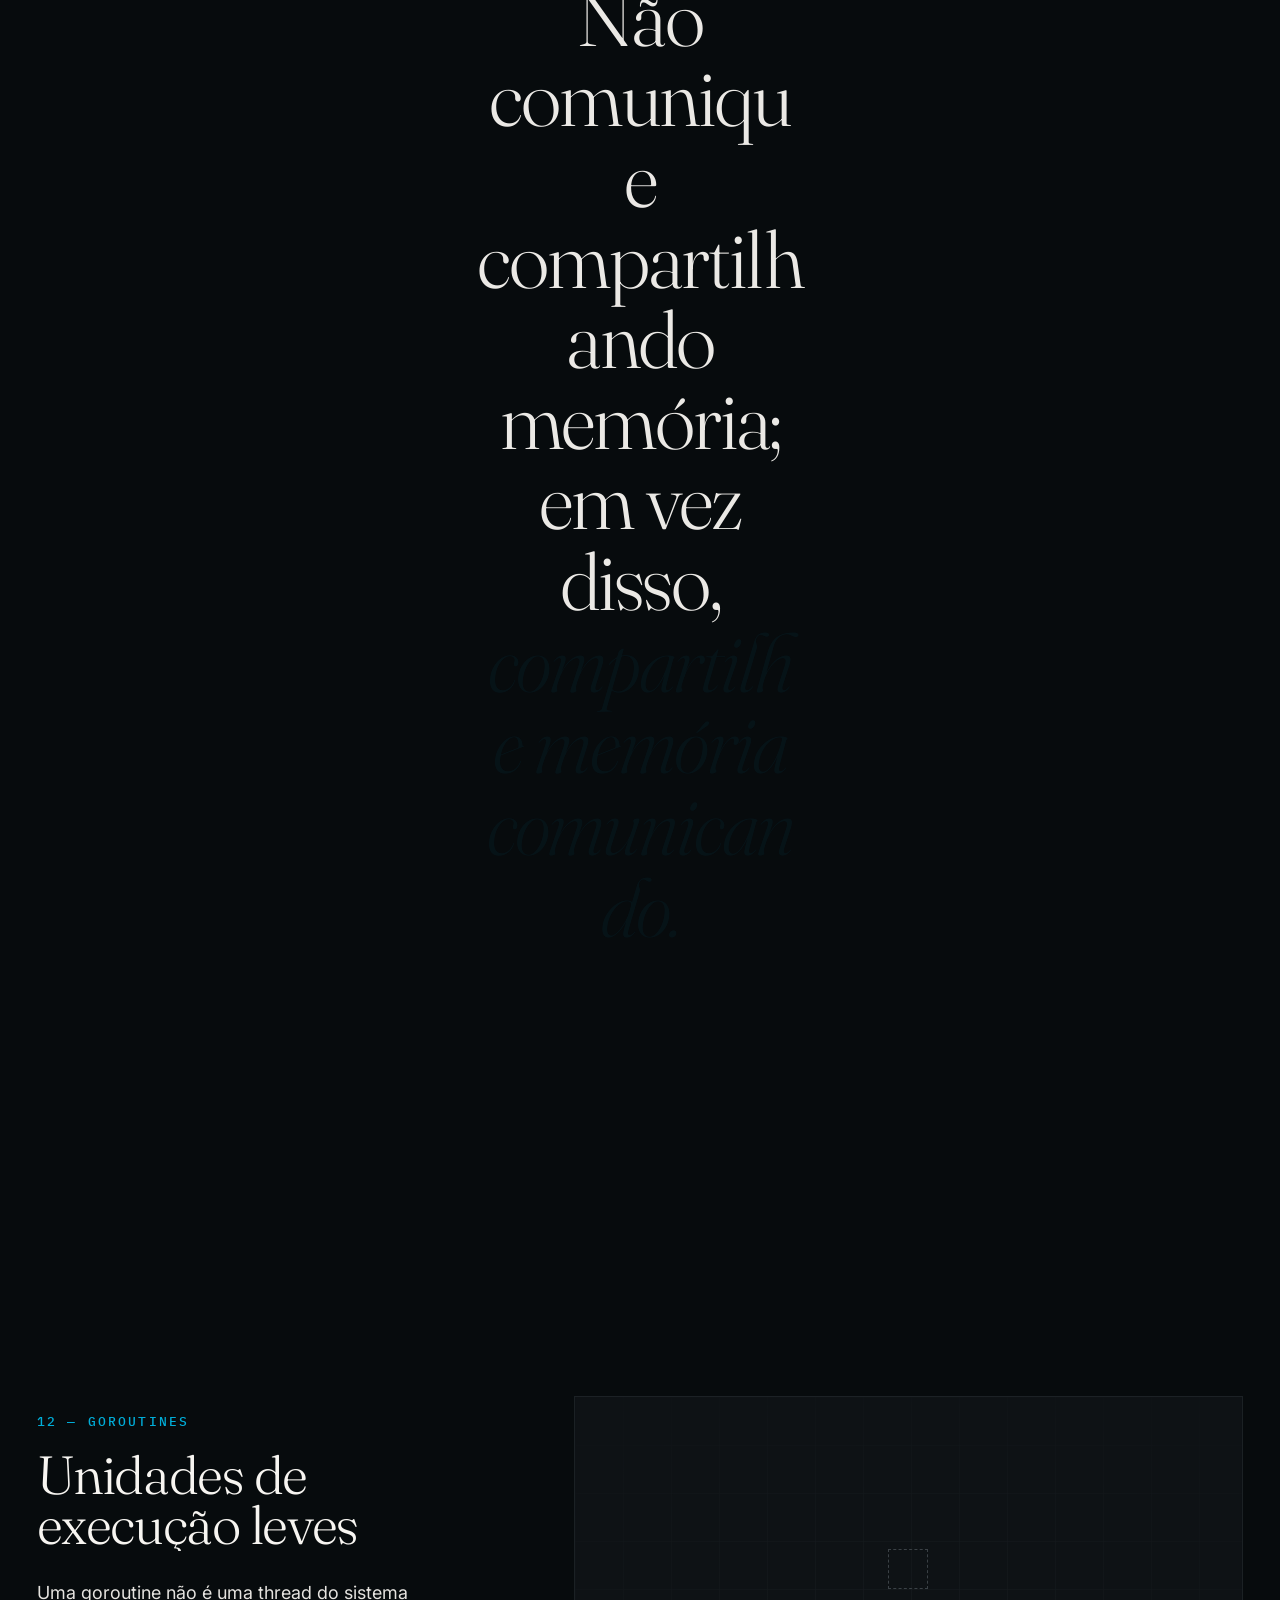
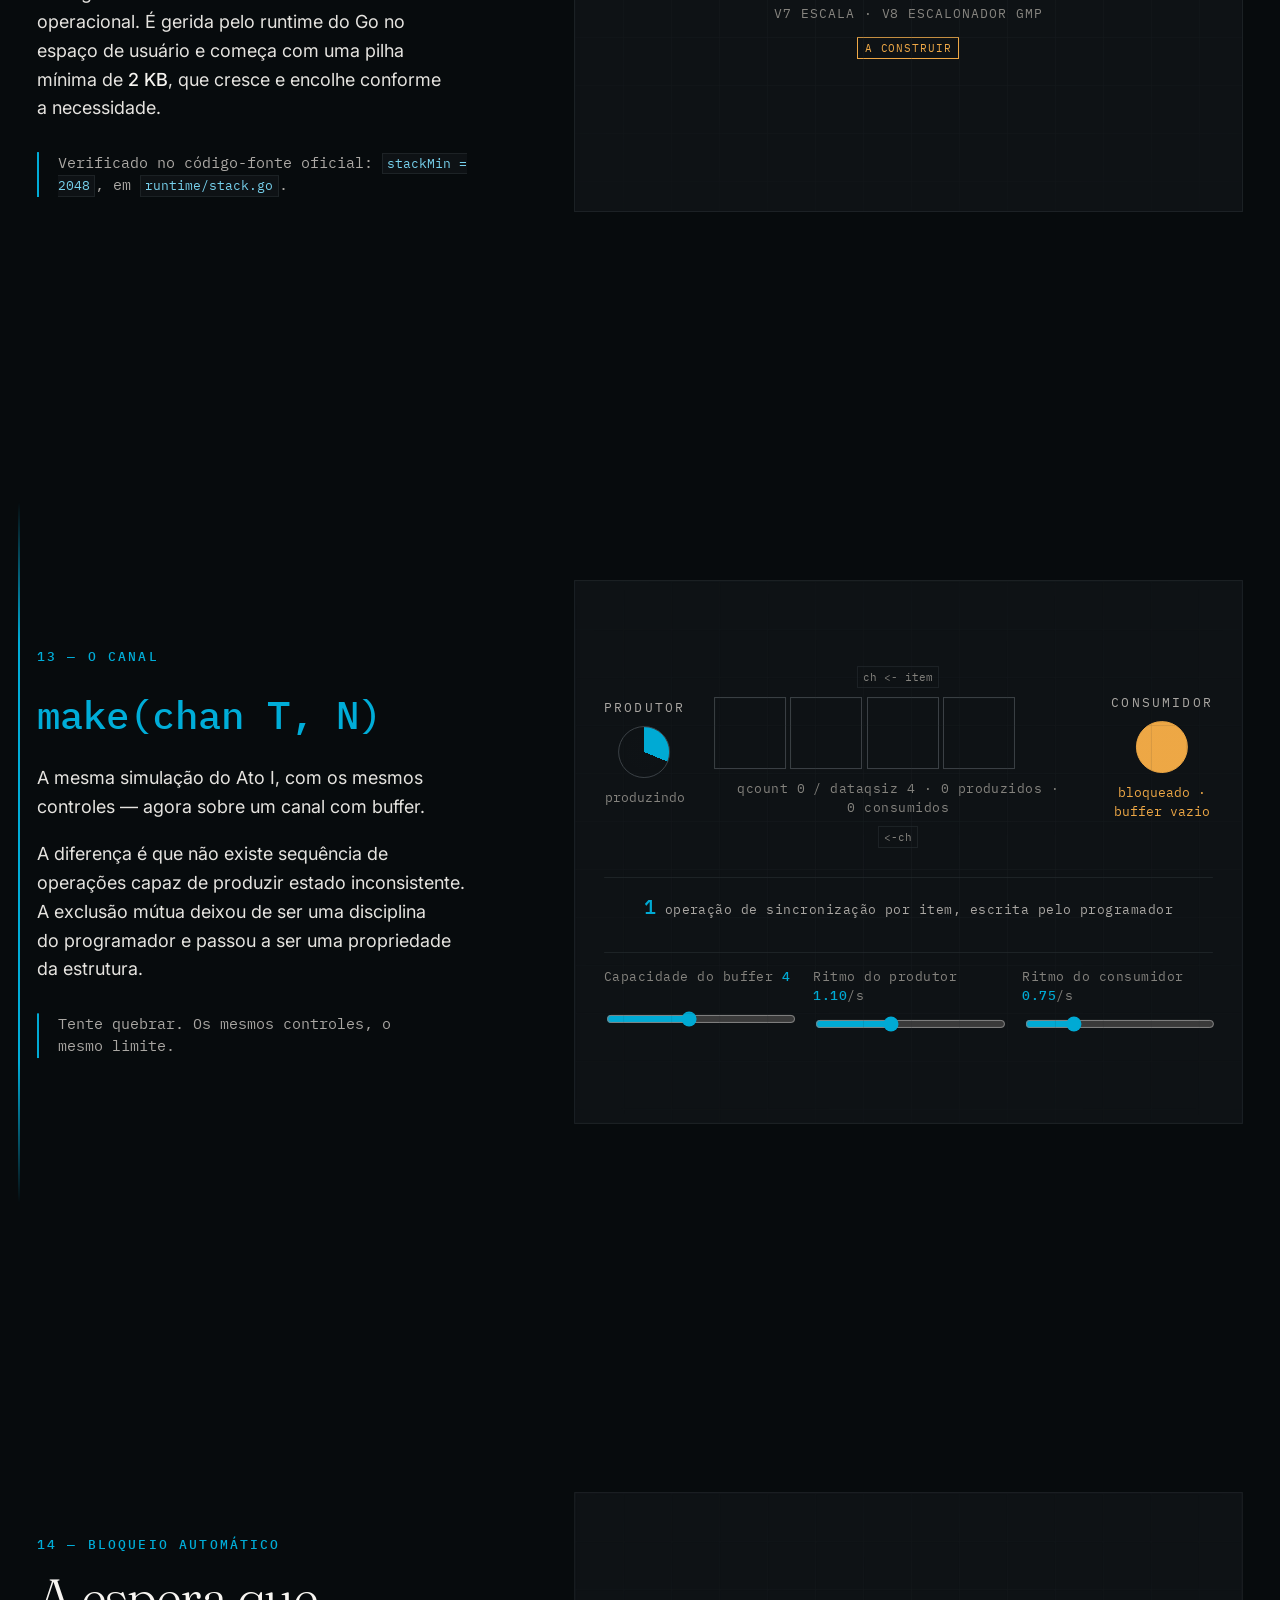
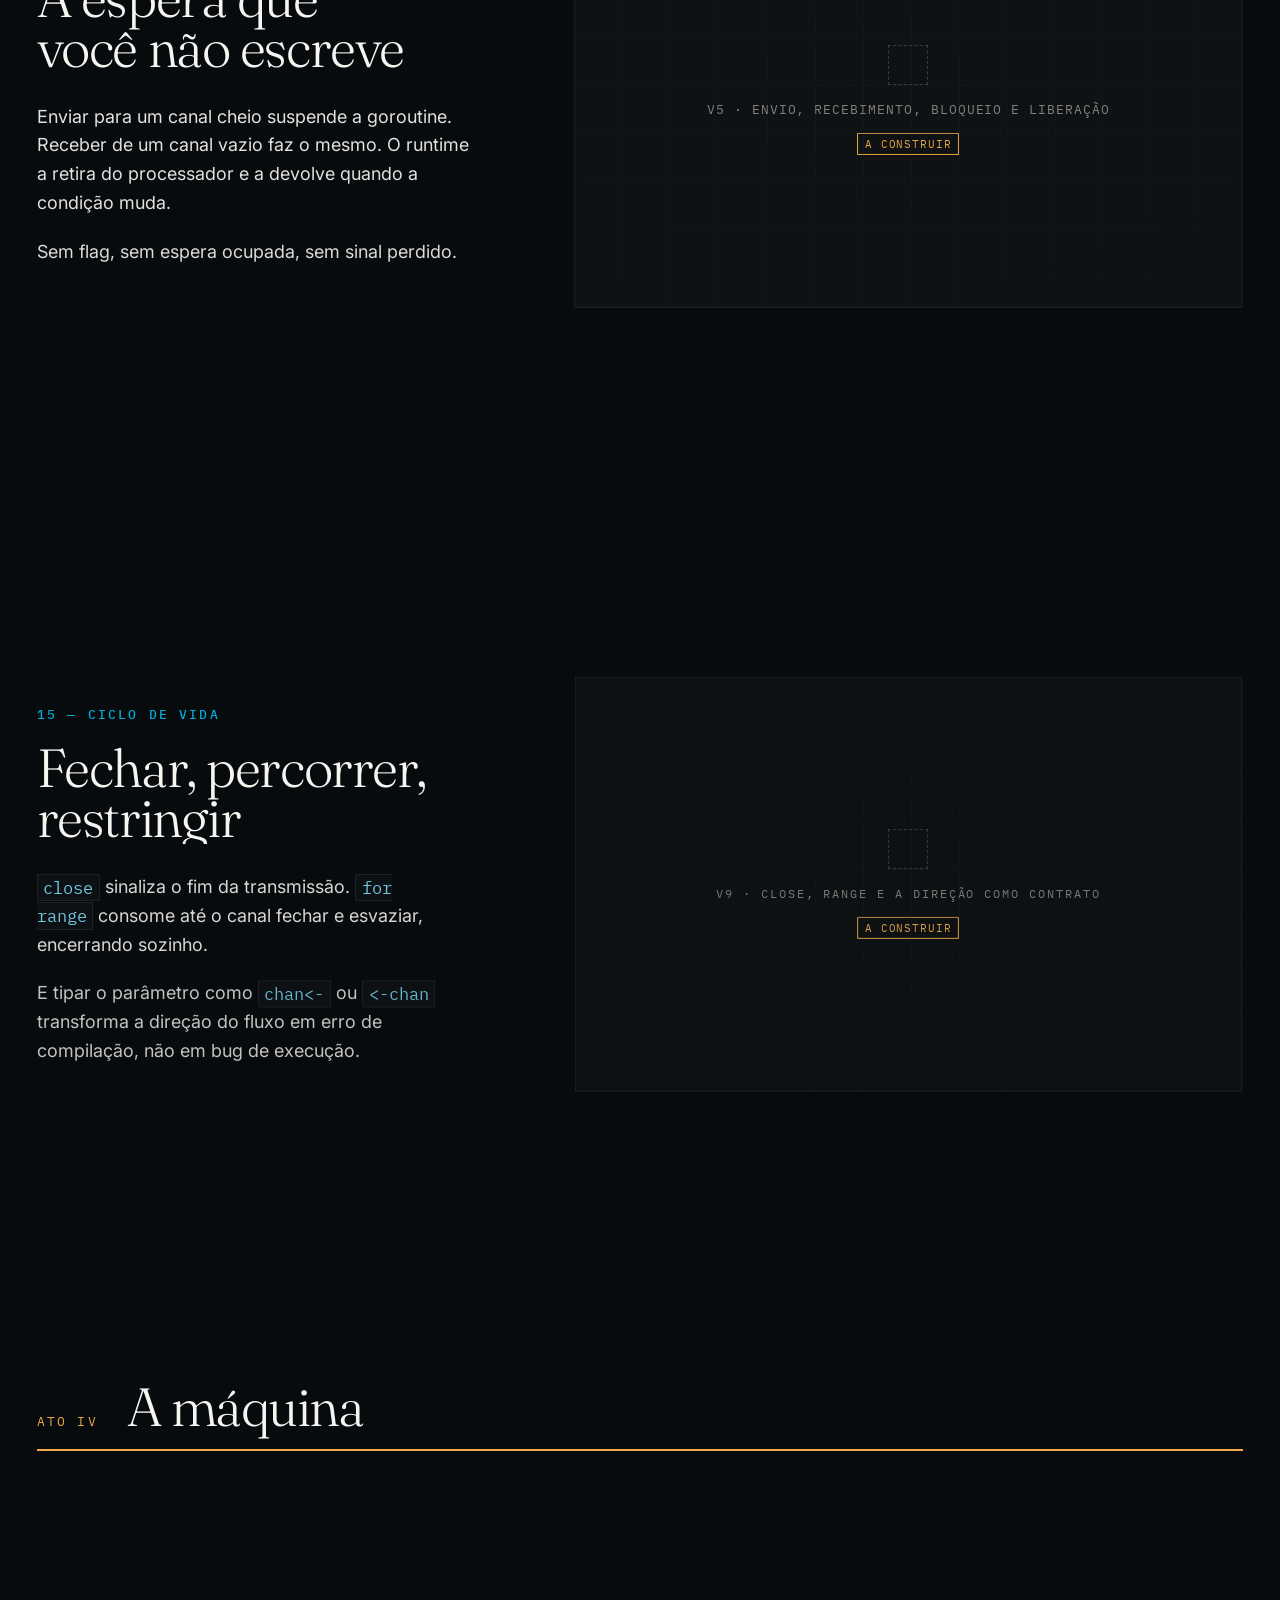
==== commit 88f07ddf: "feat: V2 condicao de corrida e V3 impasse - Sprint 6 As duas pecas que fazem o Ato II doer. Ambas jo" ====
--- a/public/index.html
+++ b/public/index.html
@@ -178,7 +178,7 @@
           continua rodando como se nada tivesse acontecido.
         </p>
       </div>
-      <figure class="palco palco--alto" data-viz="race">
+      <figure class="palco palco--alto" data-viz="corrida">
         <div class="palco-vazio">V2 · Intercalação de instruções, passo a passo</div>
         <figcaption class="sr-only">
           Linha do tempo mostrando duas threads intercalando leitura e escrita do mesmo
@@ -223,7 +223,7 @@
         </p>
         <p class="nota">Reordene as linhas e provoque o impasse.</p>
       </div>
-      <figure class="palco palco--alto" data-viz="deadlock">
+      <figure class="palco palco--alto" data-viz="impasse">
         <div class="palco-vazio">V3 · Reordenação e impasse</div>
         <figcaption class="sr-only">
           Simulação em que trocar a ordem de aquisição do mutex e do semáforo leva
--- a/public/styles/viz.css
+++ b/public/styles/viz.css
@@ -188,3 +188,257 @@
     accent-color: var(--accent);
   }
 }
+
+@layer components {
+
+  /* ==========================================================
+     V2 — Condição de corrida
+     ========================================================== */
+
+  .corrida,
+  .impasse {
+    inline-size: 100%;
+    display: grid;
+    gap: var(--space-md);
+    padding: var(--space-md);
+  }
+
+  .corrida-mesa {
+    display: grid;
+    gap: var(--space-sm);
+    align-items: center;
+    grid-template-columns: minmax(0, 1fr);
+  }
+
+  @container (min-width: 34rem) {
+    .corrida-mesa { grid-template-columns: 1fr auto 1fr; gap: var(--space-md); }
+  }
+
+  .corrida-thread,
+  .impasse-ator {
+    display: grid;
+    gap: var(--space-2xs);
+    justify-items: start;
+  }
+
+  .thread-nome {
+    font-family: var(--font-mono);
+    font-size: var(--fs-micro);
+    letter-spacing: var(--tracking-machine);
+    text-transform: uppercase;
+    color: var(--fg-muted);
+  }
+
+  .thread-codigo {
+    display: grid;
+    gap: 2px;
+    inline-size: 100%;
+  }
+
+  .linha {
+    padding: 0.35em 0.6em;
+    border-inline-start: 2px solid var(--line);
+    background-color: var(--bg-sunken);
+    font-family: var(--font-mono);
+    font-size: var(--fs-micro);
+    color: var(--fg-subtle);
+    transition:
+      color var(--dur-micro) var(--ease-out-quart),
+      border-color var(--dur-micro) var(--ease-out-quart),
+      background-color var(--dur-micro) var(--ease-out-quart);
+  }
+
+  .linha[data-estado="feita"] {
+    color: var(--fg-muted);
+    border-inline-start-color: var(--accent-deep);
+  }
+
+  .linha[data-estado="proxima"] {
+    color: var(--accent);
+    border-inline-start-color: var(--accent);
+    background-color: var(--bg-elevated);
+  }
+
+  .linha[data-estado="bloqueada"] {
+    color: var(--state-blocked);
+    border-inline-start-color: var(--state-blocked);
+    background-color: var(--bg-elevated);
+  }
+
+  .thread-reg {
+    font-family: var(--font-mono);
+    font-size: var(--fs-micro);
+    color: var(--fg-subtle);
+  }
+
+  .thread-reg b {
+    font-weight: 500;
+    color: var(--fg-strong);
+  }
+
+  .corrida-memoria {
+    display: grid;
+    justify-items: center;
+    gap: var(--space-3xs);
+    padding: var(--space-sm) var(--space-md);
+    border: var(--hairline) solid var(--line-strong);
+    background-color: var(--bg-sunken);
+  }
+
+  .memoria-rotulo,
+  .memoria-nome {
+    font-family: var(--font-mono);
+    font-size: 0.65rem;
+    letter-spacing: var(--tracking-wide);
+    text-transform: uppercase;
+    color: var(--fg-subtle);
+    text-align: center;
+  }
+
+  .memoria-valor {
+    font-family: var(--font-display);
+    font-size: var(--fs-h1);
+    font-weight: 300;
+    line-height: 1;
+    color: var(--accent);
+  }
+
+  .corrida-veredito,
+  .impasse-estado {
+    margin: 0;
+    padding: var(--space-xs) var(--space-sm);
+    border-inline-start: 2px solid var(--line-strong);
+    font-family: var(--font-mono);
+    font-size: var(--fs-micro);
+    line-height: var(--leading-normal);
+    color: var(--fg-muted);
+    min-block-size: 3.4em;
+  }
+
+  .corrida-veredito[data-tom="certo"] {
+    border-inline-start-color: var(--accent);
+    color: var(--accent-soft);
+  }
+
+  .corrida-veredito[data-tom="errado"],
+  .impasse-estado[data-tom="impasse"] {
+    border-inline-start-color: var(--state-fault);
+    color: var(--fault-300);
+  }
+
+  .impasse-estado[data-tom="espera"] {
+    border-inline-start-color: var(--state-blocked);
+    color: var(--hold-300);
+  }
+
+  .corrida-controles,
+  .impasse-controles,
+  .impasse-ordem {
+    display: flex;
+    flex-wrap: wrap;
+    gap: var(--space-2xs);
+    align-items: center;
+  }
+
+  .corrida-controles .botao,
+  .impasse-controles .botao {
+    font-size: var(--fs-micro);
+    padding-inline: var(--space-sm);
+  }
+
+  .botao:disabled {
+    opacity: 0.35;
+    cursor: not-allowed;
+  }
+
+  .corrida-placar,
+  .impasse-passos {
+    margin: 0;
+    font-family: var(--font-mono);
+    font-size: var(--fs-micro);
+    color: var(--fg-subtle);
+  }
+
+  .impasse-passos b {
+    font-weight: 500;
+    color: var(--fg-strong);
+  }
+
+  /* ==========================================================
+     V3 — Impasse
+     ========================================================== */
+
+  .alternativa {
+    min-block-size: 44px;
+    padding-inline: var(--space-sm);
+    border: var(--hairline) solid var(--line-strong);
+    font-family: var(--font-mono);
+    font-size: var(--fs-micro);
+    letter-spacing: var(--tracking-wide);
+    text-transform: uppercase;
+    color: var(--fg-muted);
+    transition:
+      color var(--dur-ui) var(--ease-out-quart),
+      border-color var(--dur-ui) var(--ease-out-quart);
+  }
+
+  .alternativa[aria-pressed="true"] {
+    border-color: var(--state-fault);
+    color: var(--fault-300);
+  }
+
+  .impasse-mesa {
+    display: grid;
+    gap: var(--space-sm);
+    align-items: start;
+    grid-template-columns: minmax(0, 1fr);
+  }
+
+  @container (min-width: 40rem) {
+    .impasse-mesa { grid-template-columns: 1fr auto 1fr; gap: var(--space-md); }
+  }
+
+  .impasse-recursos {
+    display: grid;
+    gap: var(--space-3xs);
+    padding: var(--space-sm);
+    border: var(--hairline) solid var(--line-strong);
+    background-color: var(--bg-sunken);
+    min-inline-size: 11rem;
+  }
+
+  .recurso {
+    display: flex;
+    justify-content: space-between;
+    gap: var(--space-sm);
+    font-family: var(--font-mono);
+    font-size: var(--fs-micro);
+  }
+
+  .recurso-nome { color: var(--fg-subtle); }
+  .recurso-valor { color: var(--fg-strong); }
+  .recurso-valor[data-tom="ocupado"] { color: var(--state-blocked); }
+
+  .impasse-estado code {
+    padding: 0.1em 0.3em;
+    border: var(--hairline) solid var(--line);
+    color: inherit;
+  }
+}
+
+@layer components {
+  .corrida-fato {
+    margin: 0;
+    padding-block-start: var(--space-xs);
+    border-block-start: var(--hairline) solid var(--line);
+    font-family: var(--font-mono);
+    font-size: var(--fs-micro);
+    line-height: var(--leading-normal);
+    color: var(--fg-muted);
+  }
+
+  .corrida-fato b {
+    font-weight: 500;
+    color: var(--state-fault);
+  }
+}
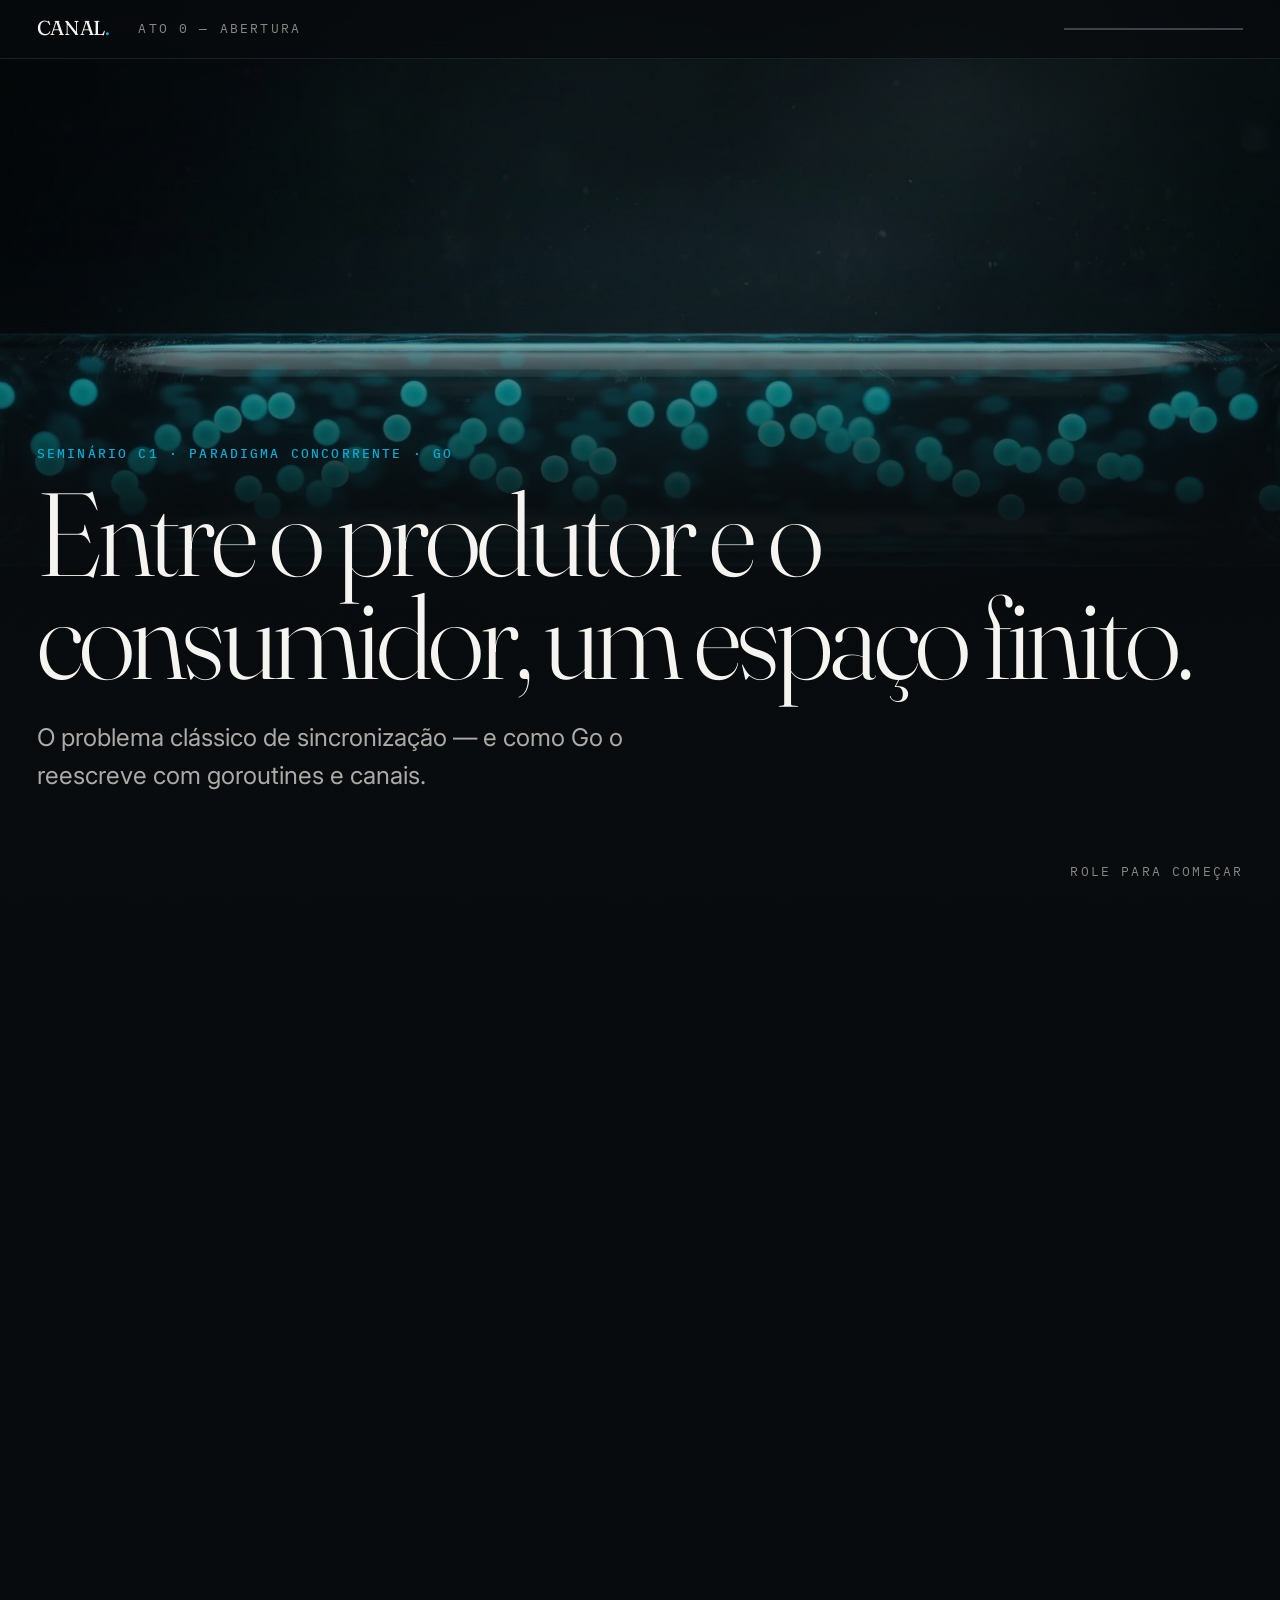
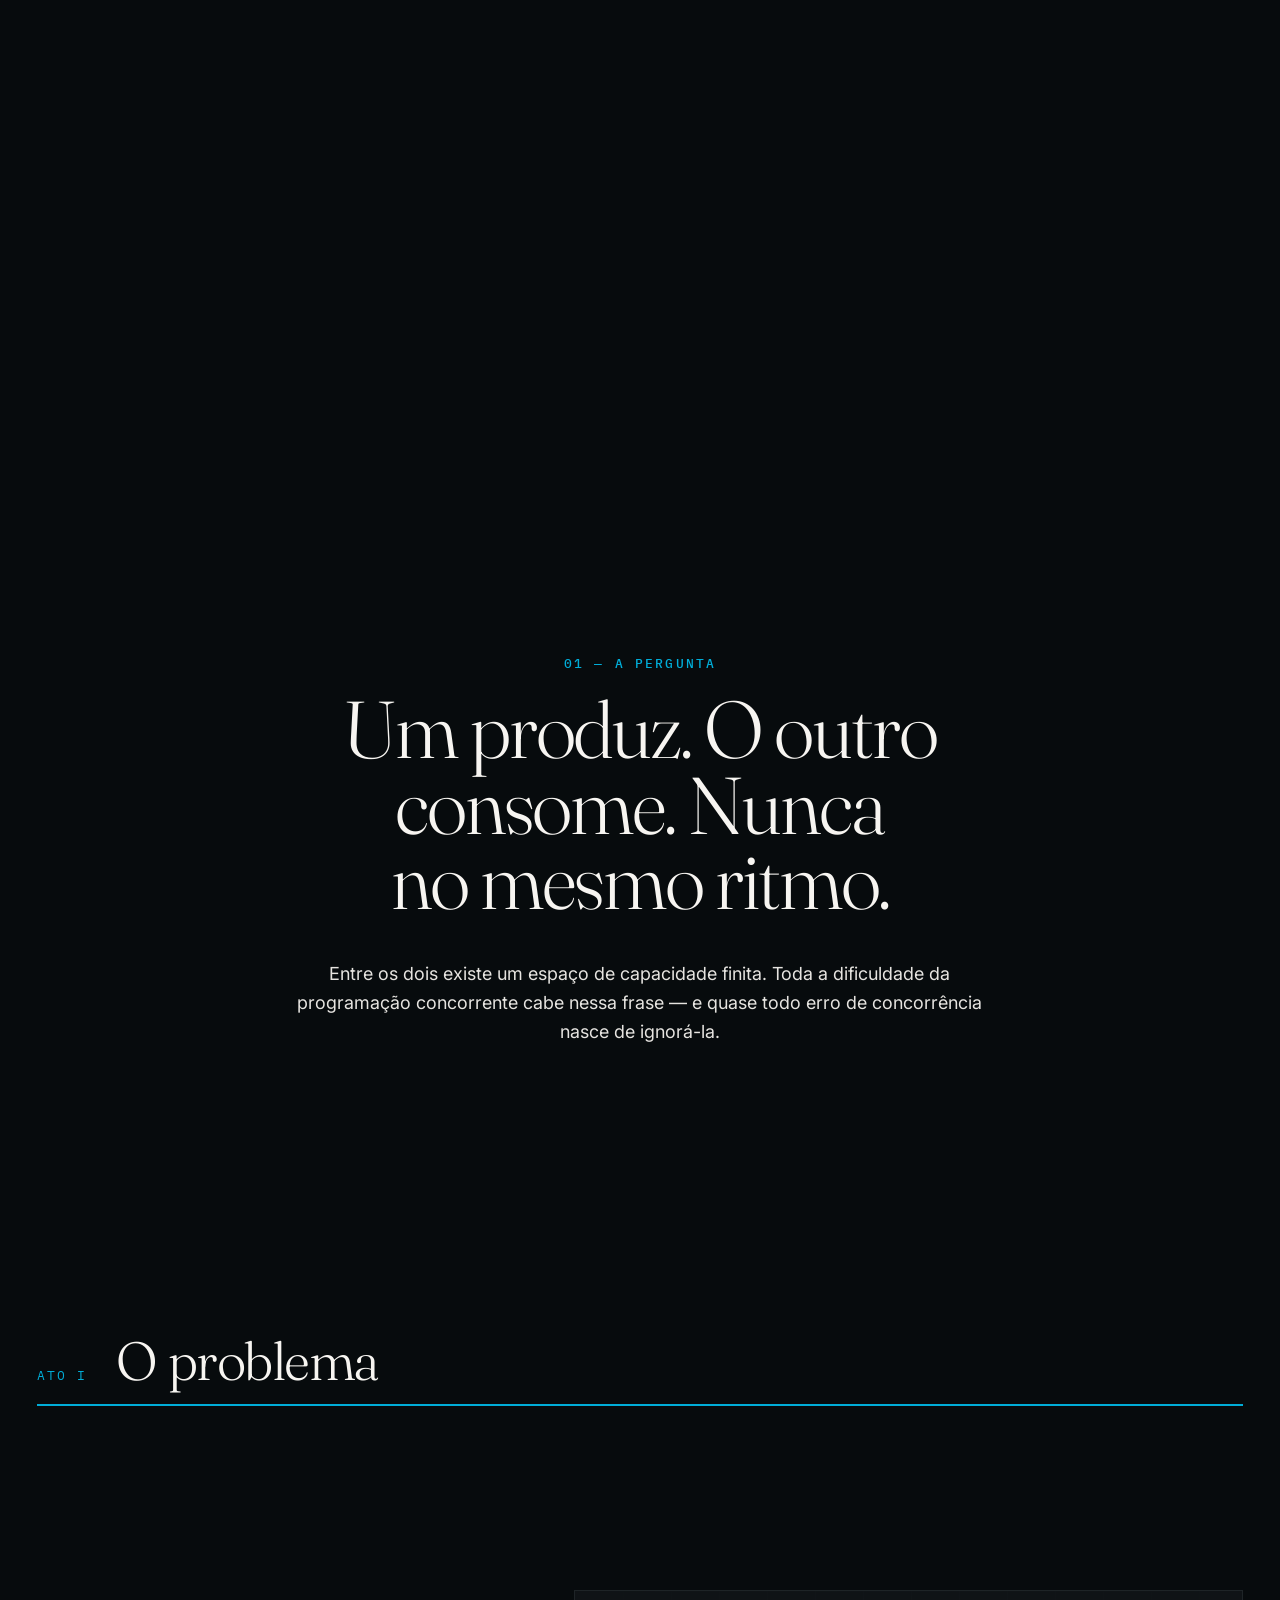
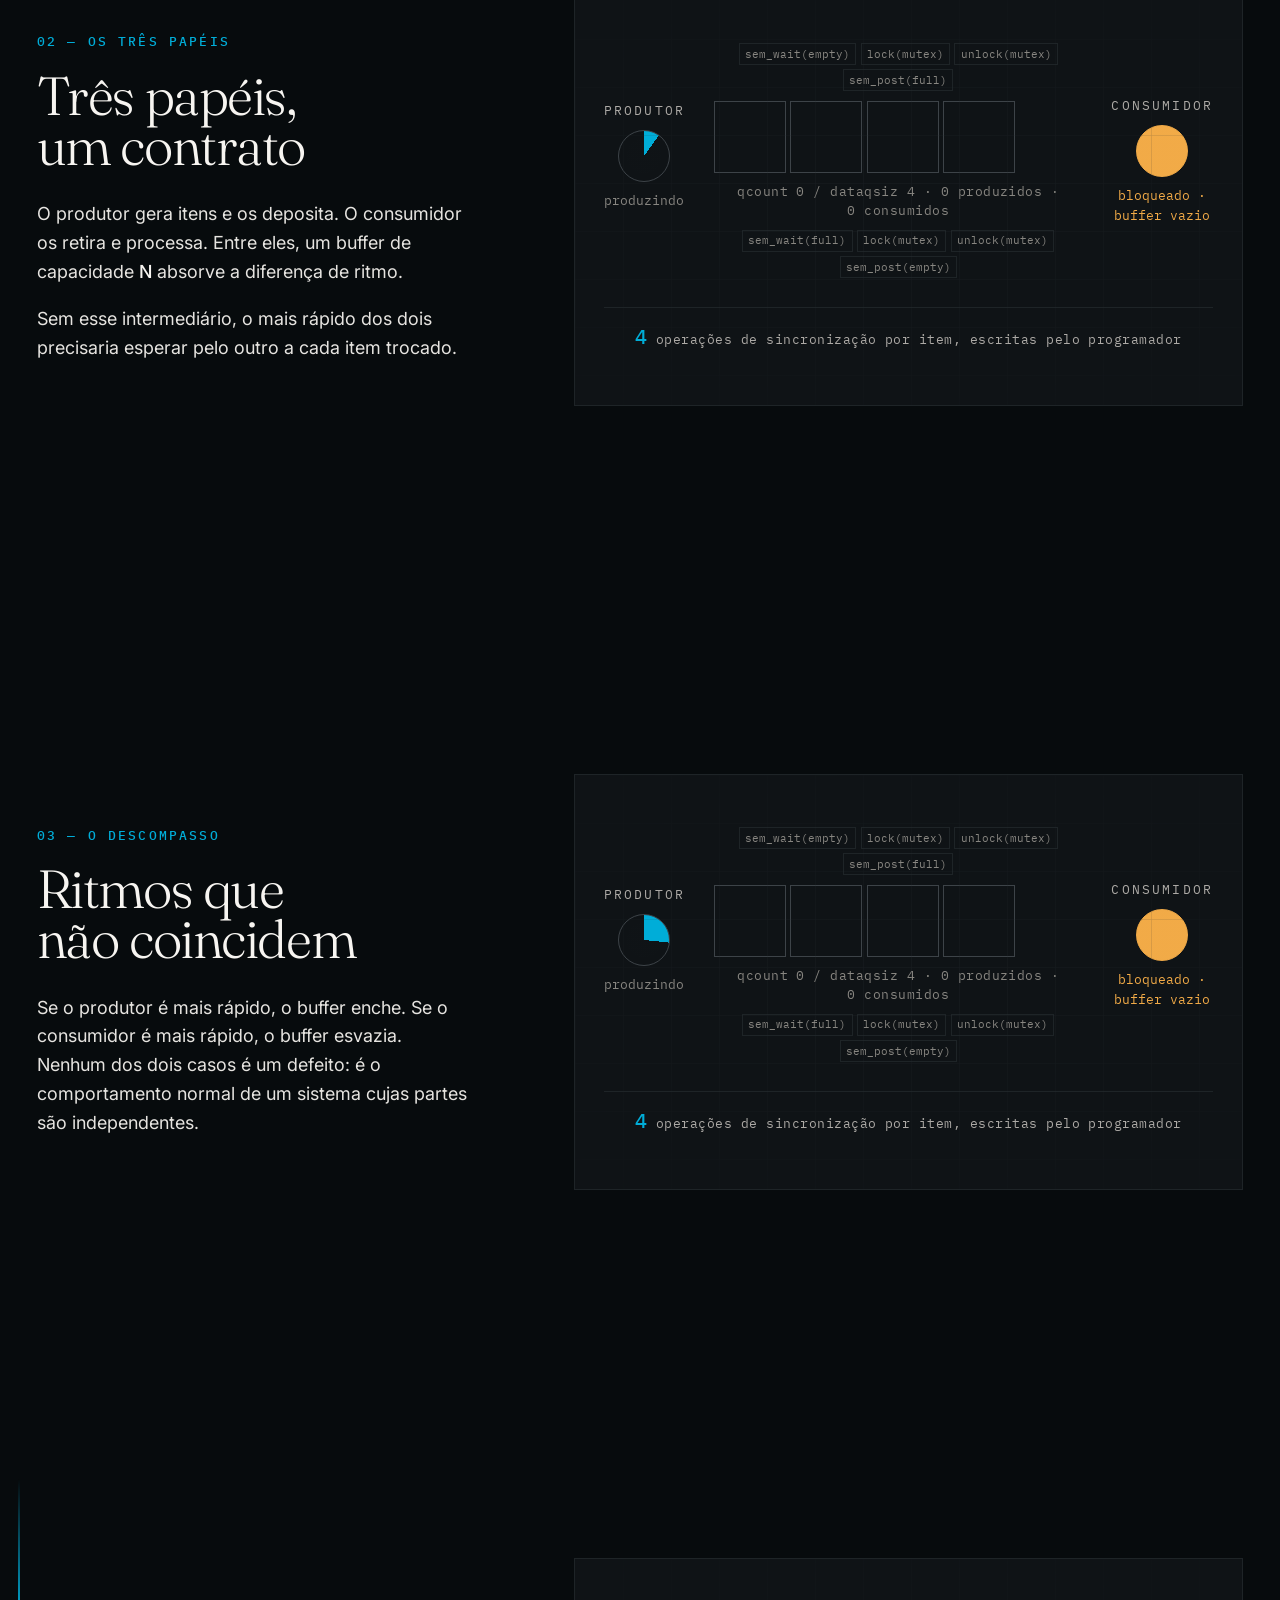
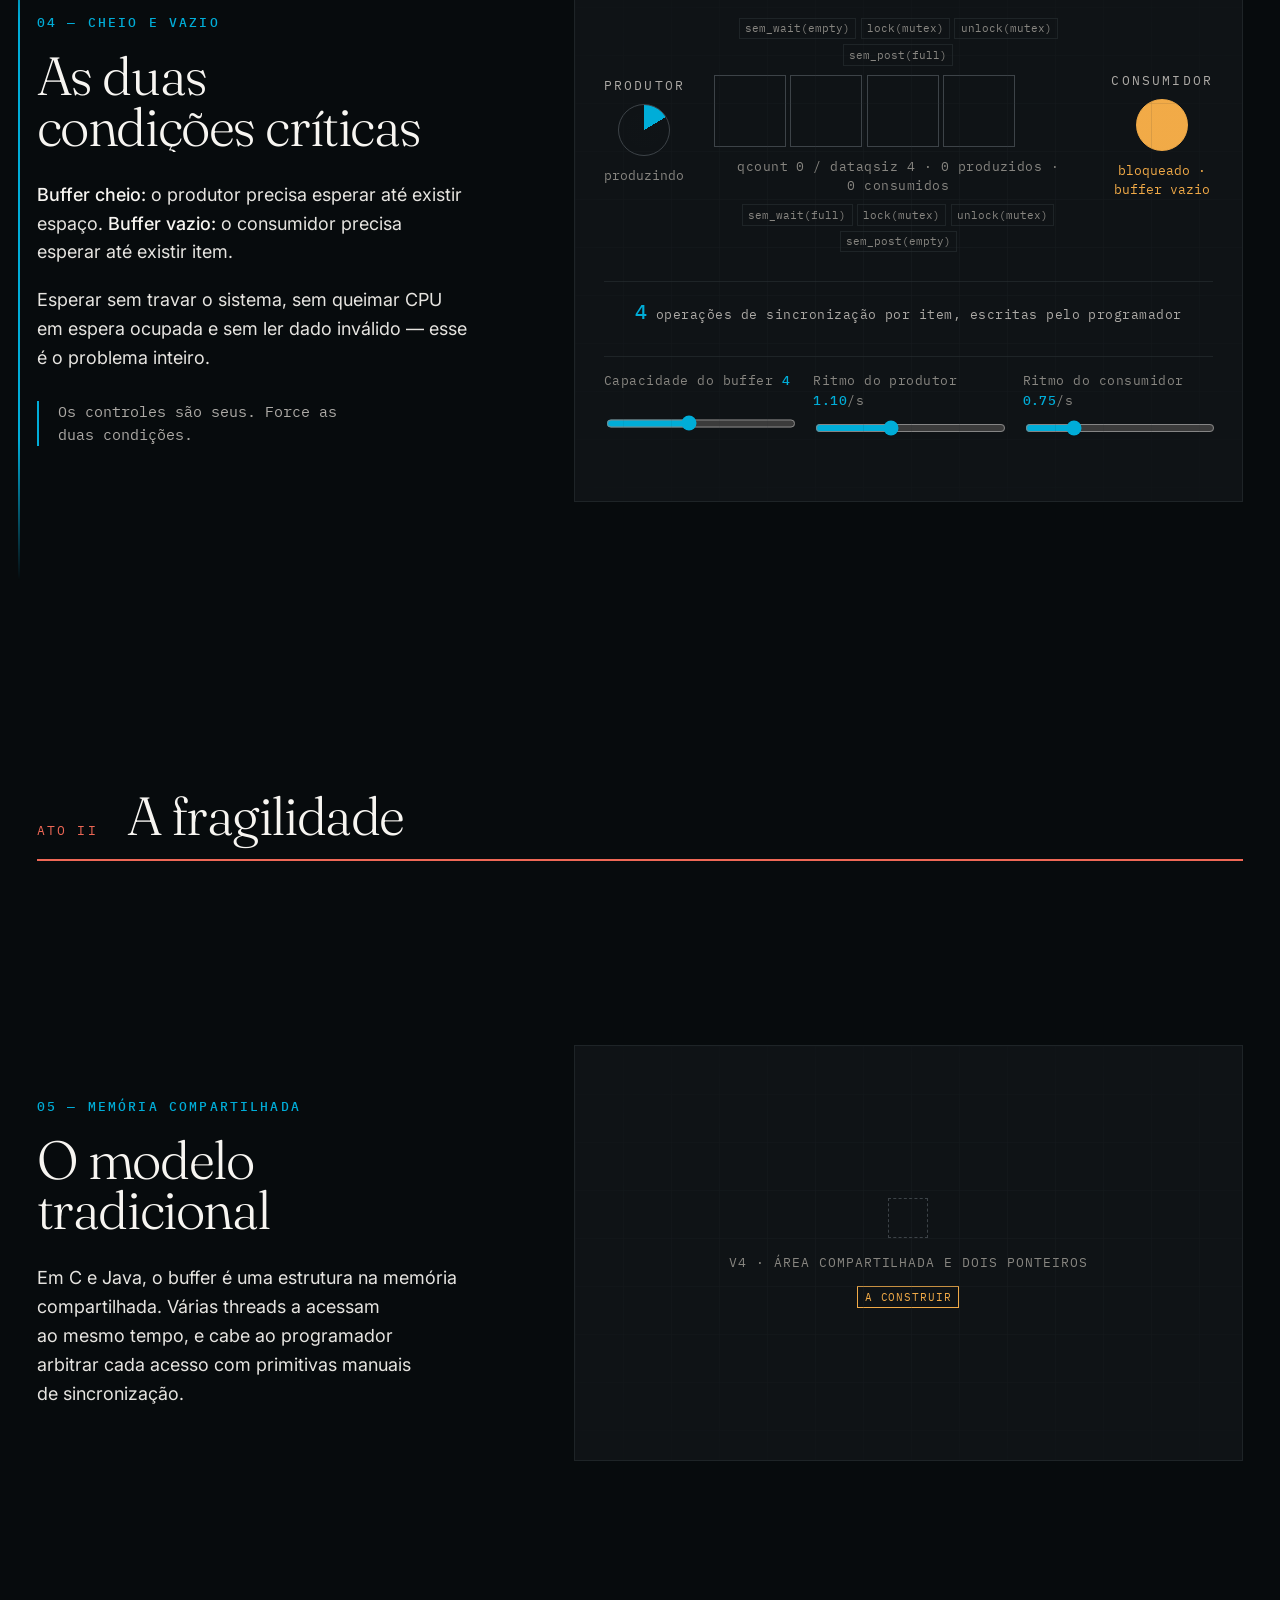
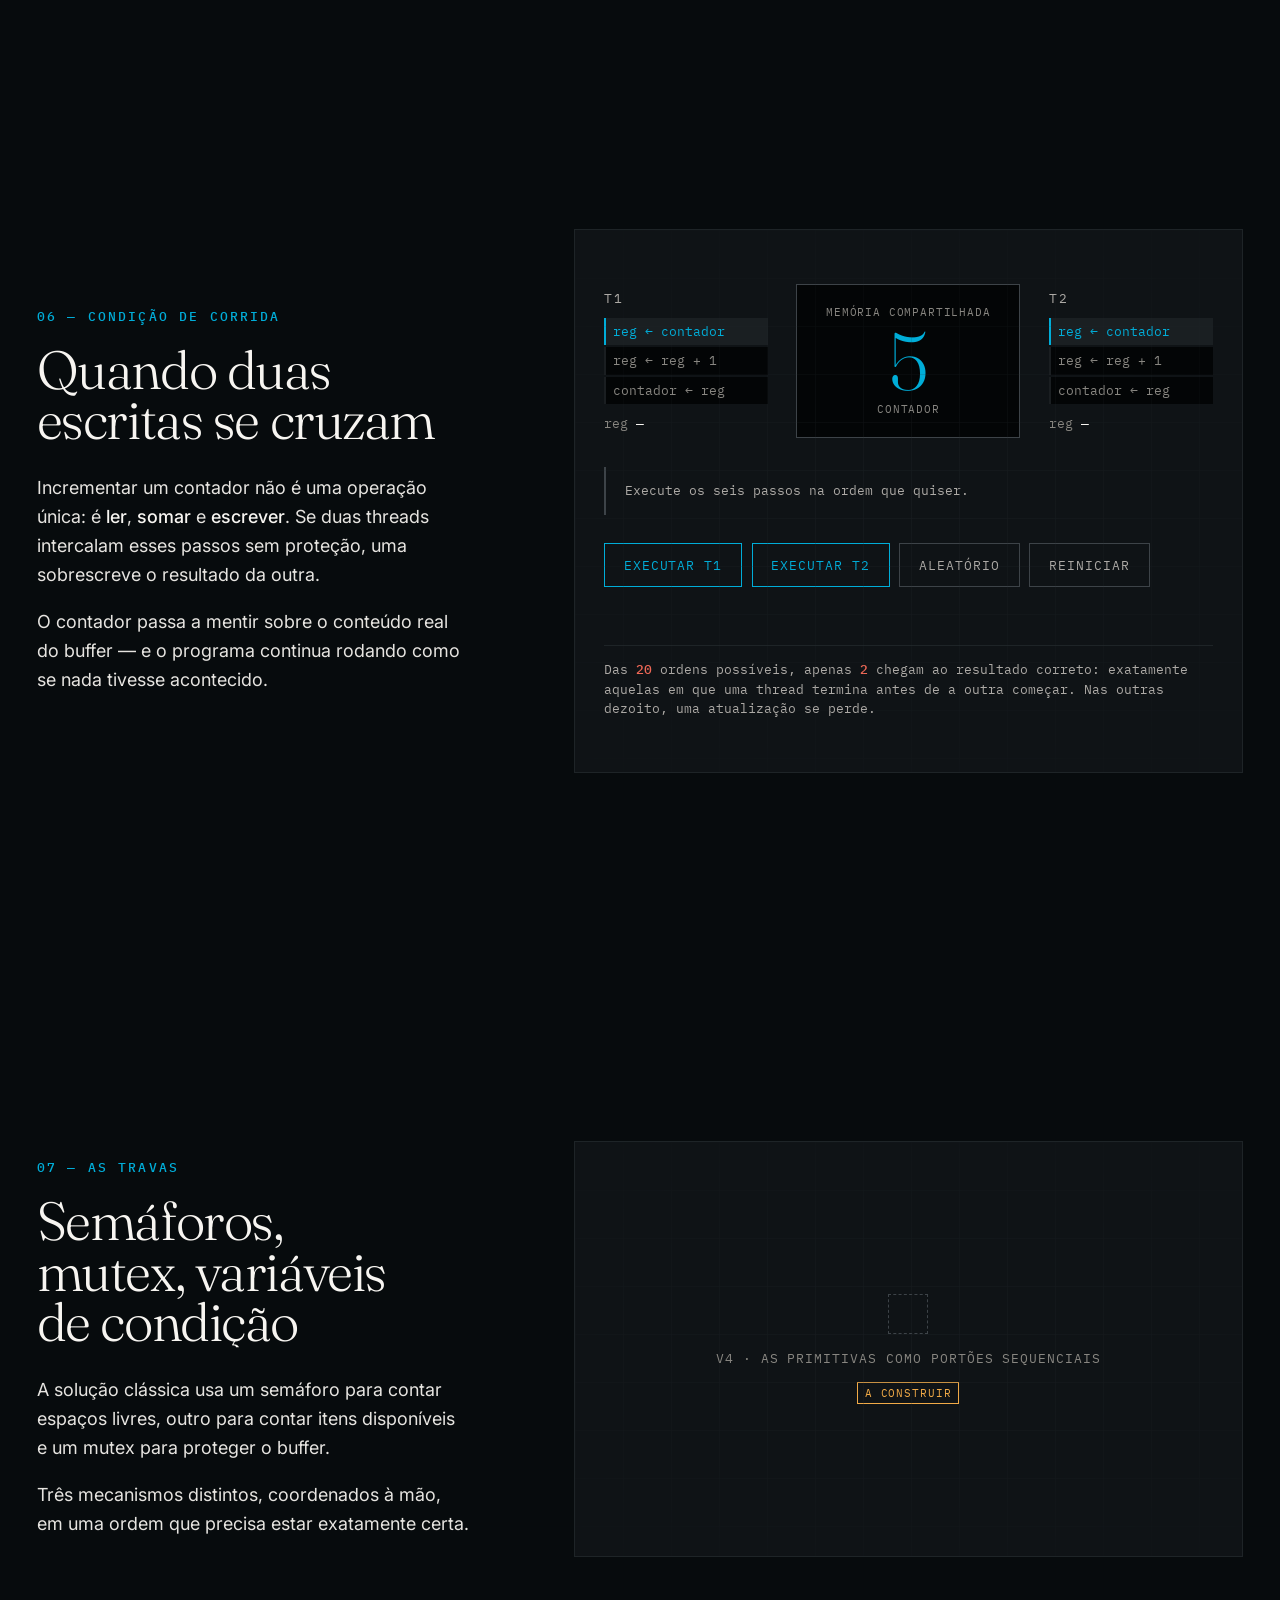
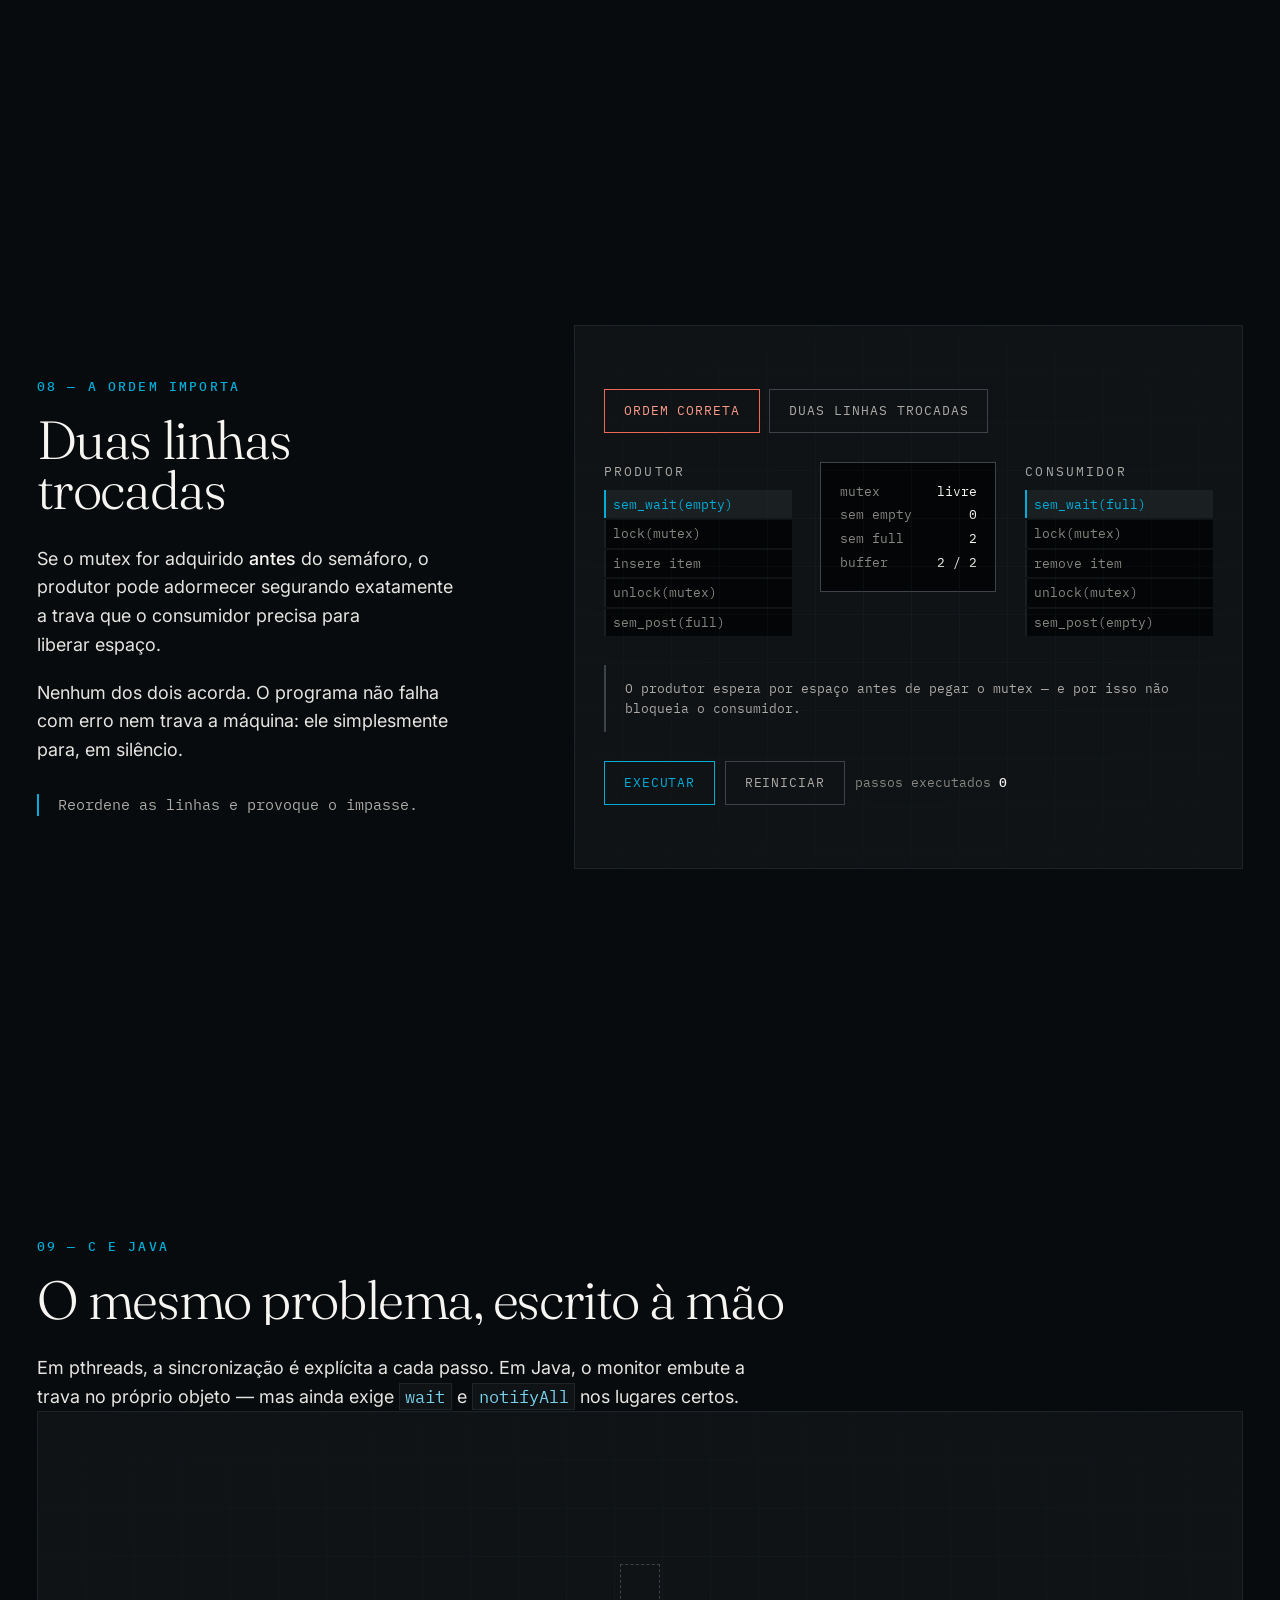
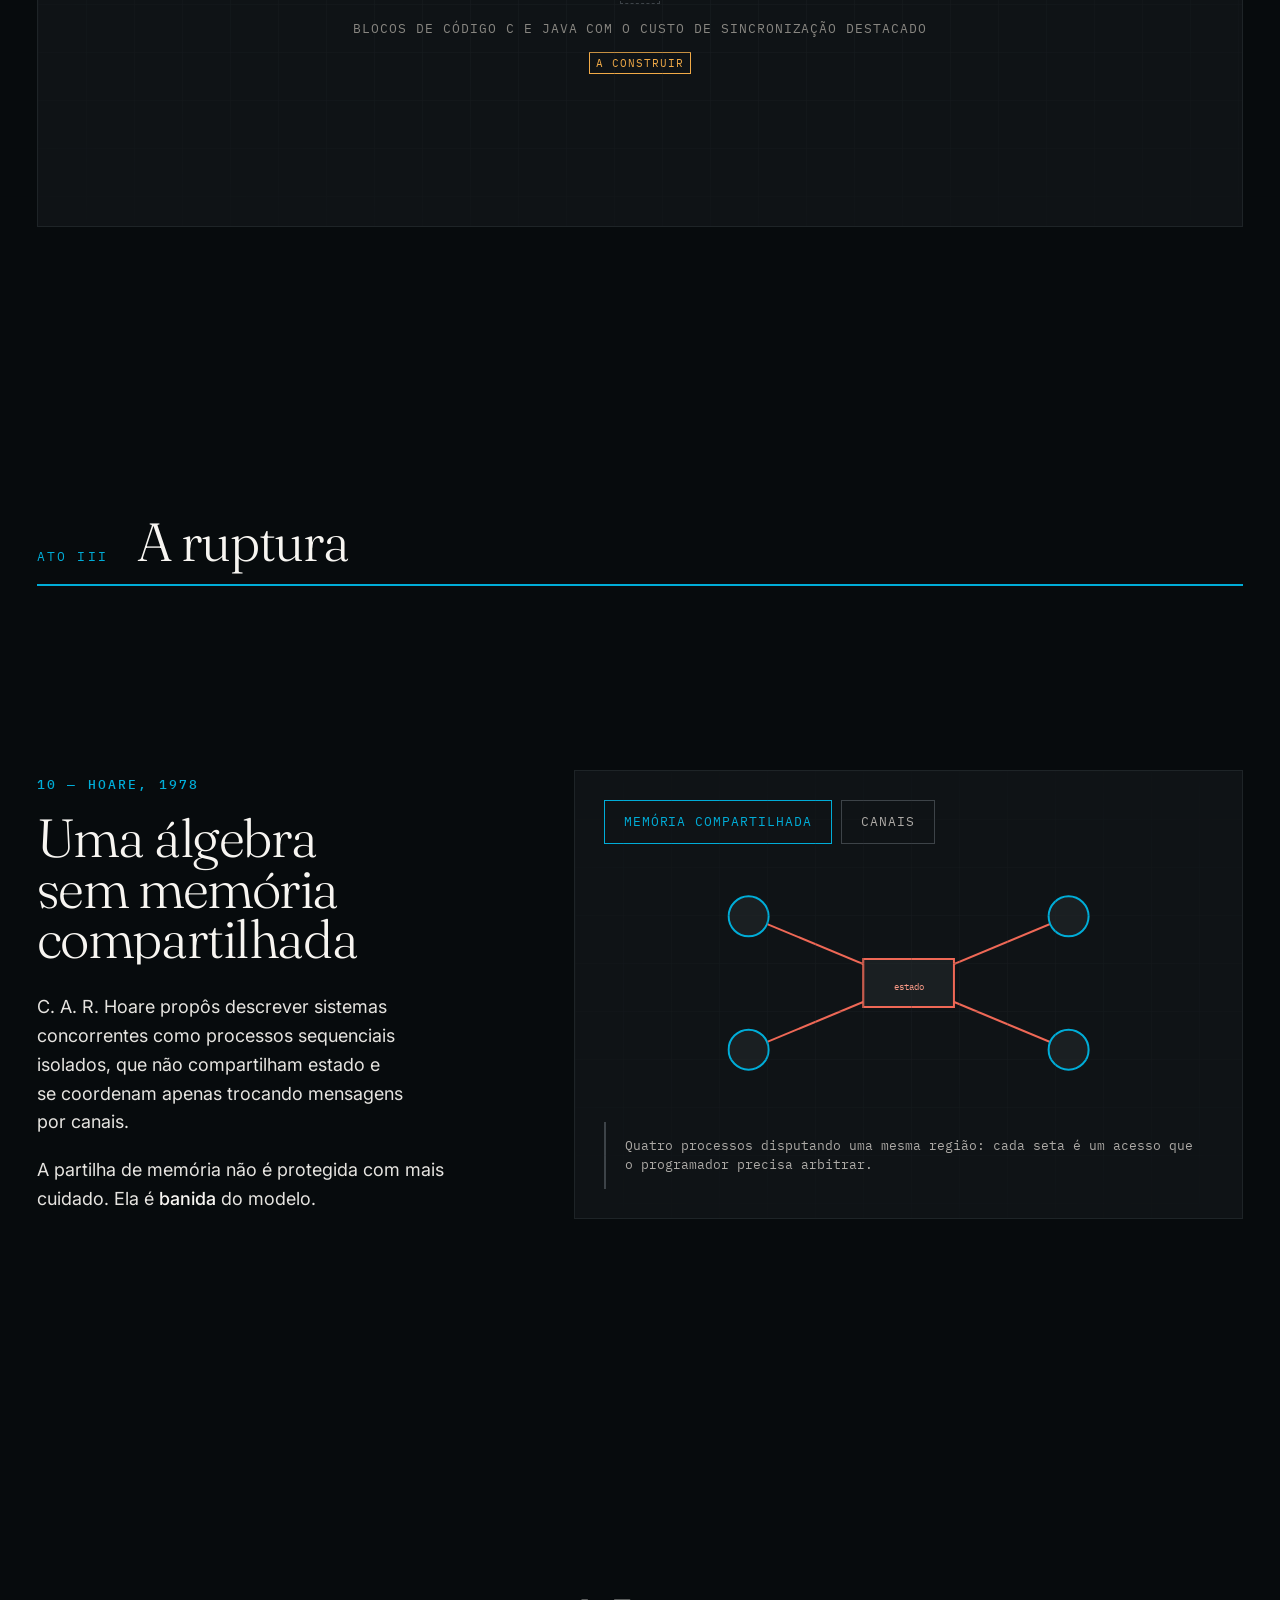
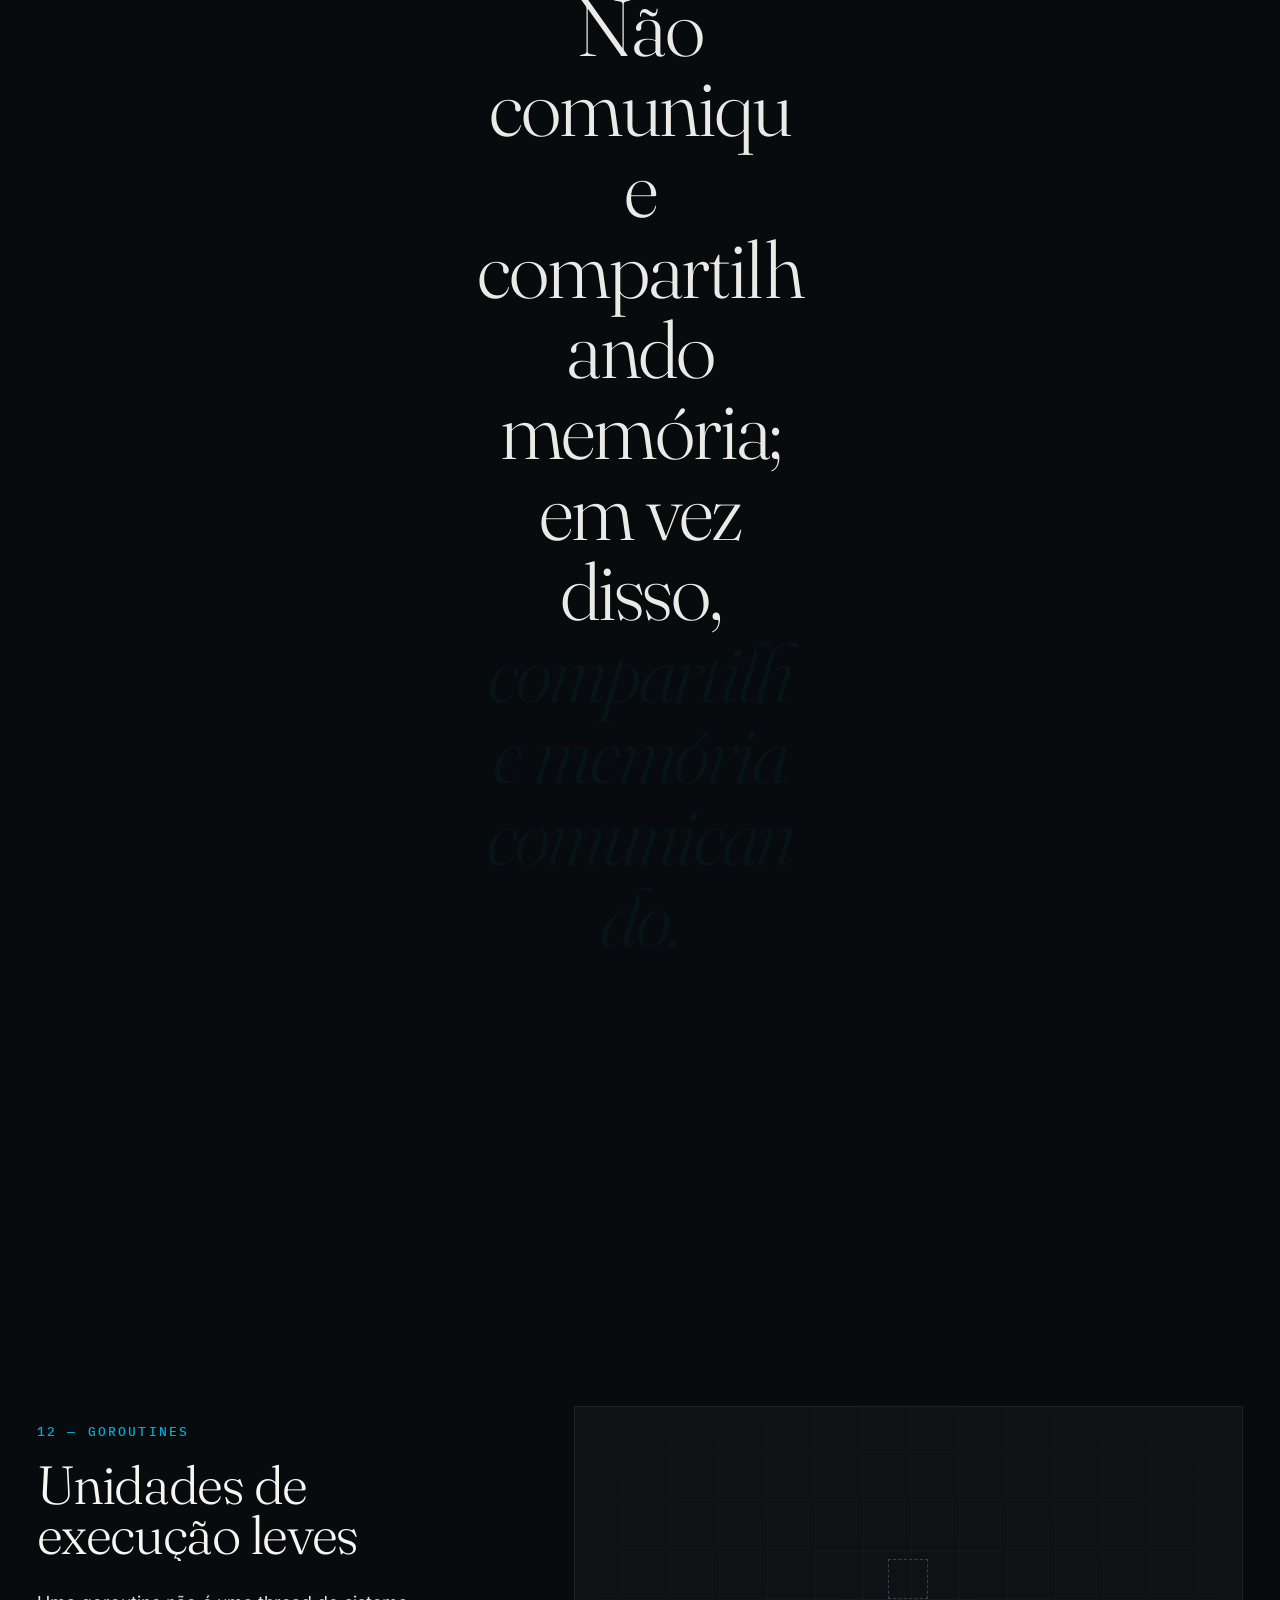
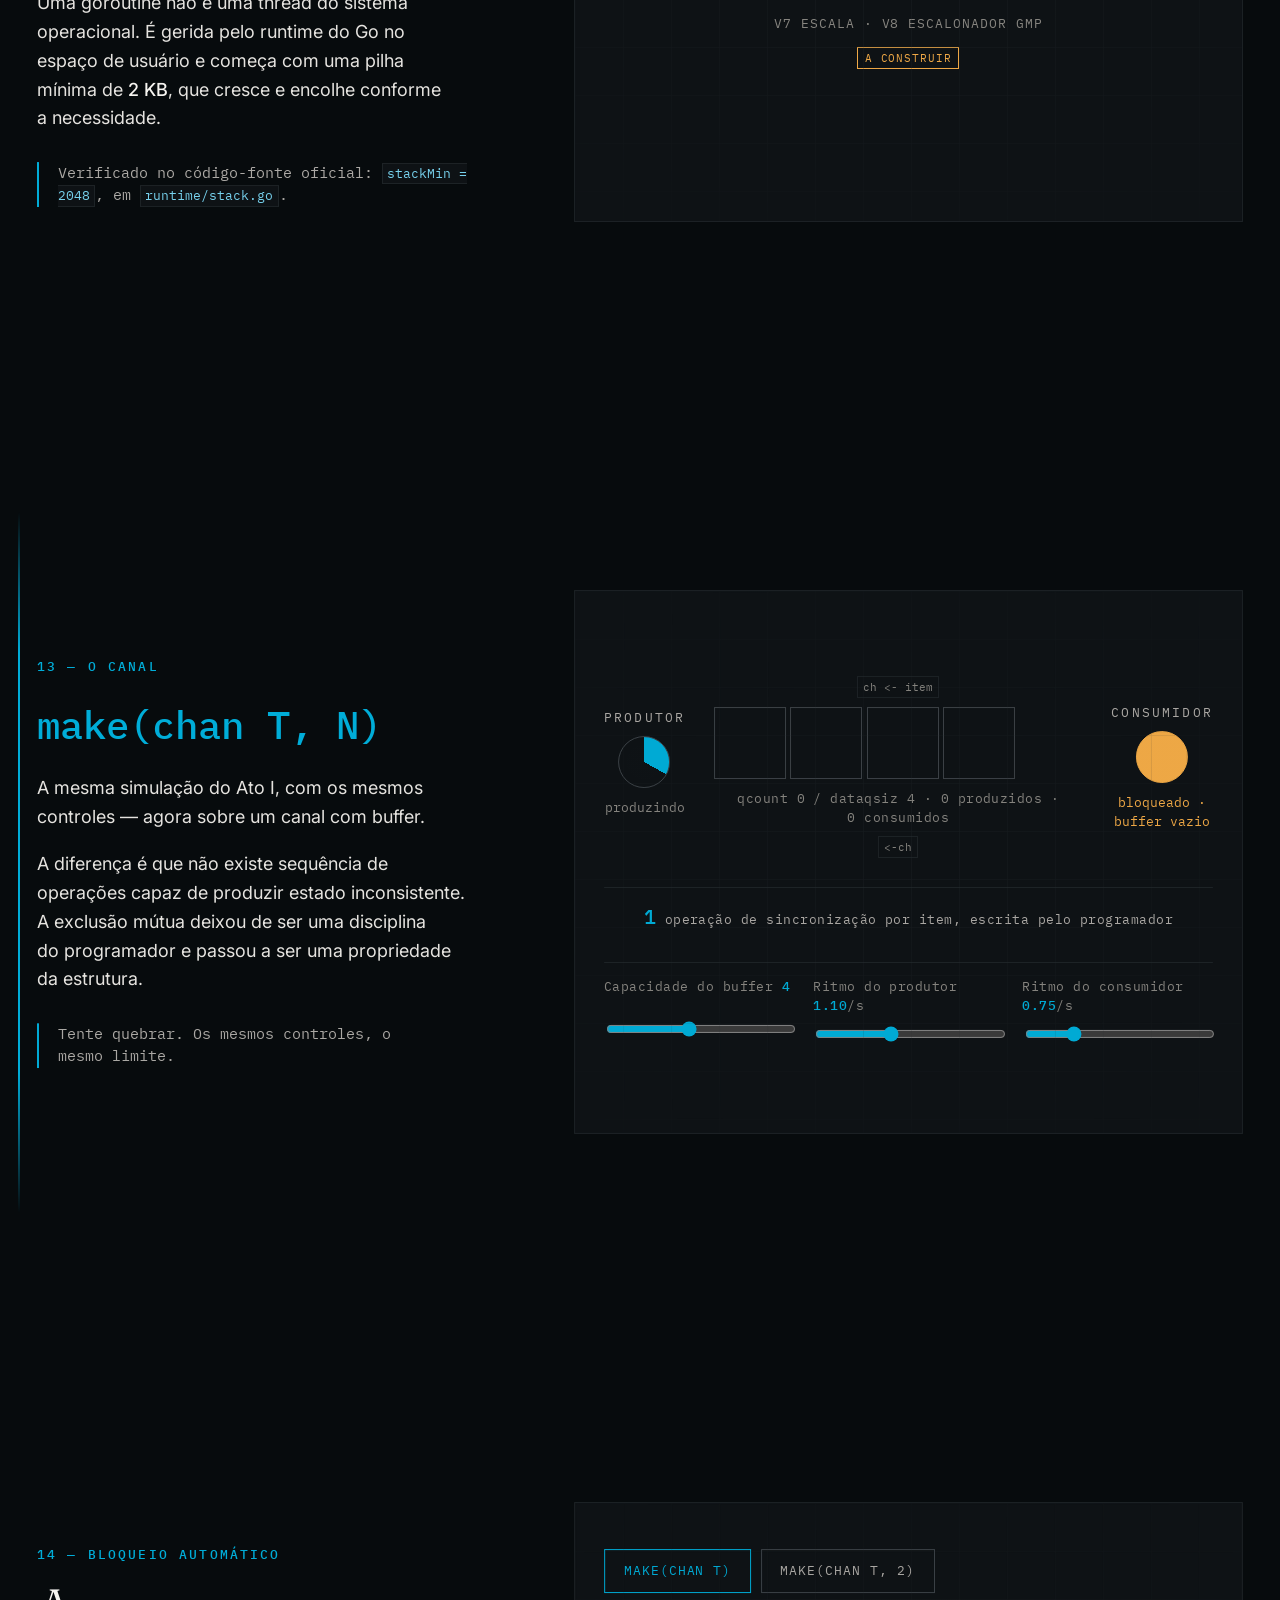
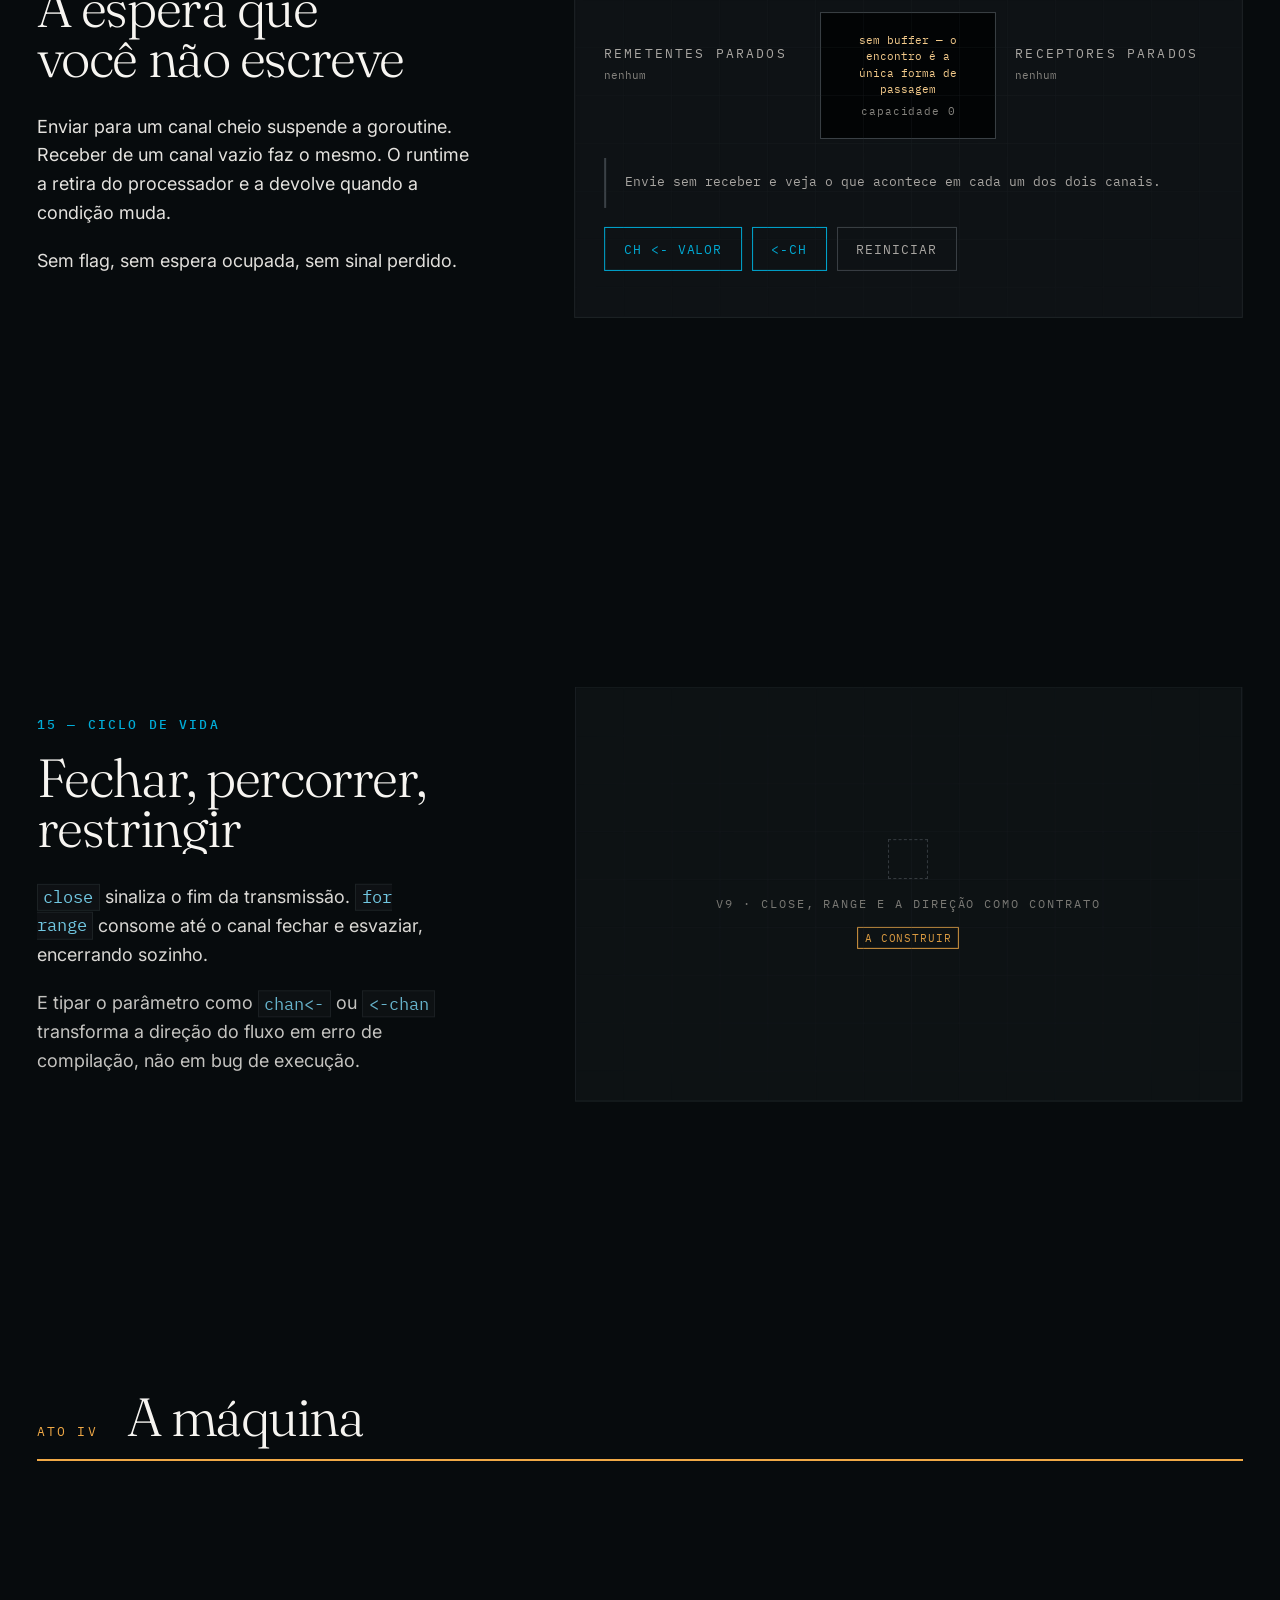
==== commit aa06e5d5: "feat: V5 semantica de bloqueio e V6 anatomia do hchan - Sprint 7 Fecha as cinco visualizacoes P0 do " ====
--- a/public/index.html
+++ b/public/index.html
@@ -271,7 +271,7 @@
           <b>banida</b> do modelo.
         </p>
       </div>
-      <figure class="palco" data-viz="csp">
+      <figure class="palco" data-viz="canal" data-modo="csp">
         <div class="palco-vazio">V5 · A memória compartilhada se dissolve em canais</div>
         <figcaption class="sr-only">
           Transição visual entre o modelo de memória compartilhada e o modelo de
@@ -349,7 +349,7 @@
           Sem flag, sem espera ocupada, sem sinal perdido.
         </p>
       </div>
-      <figure class="palco" data-viz="rendezvous">
+      <figure class="palco" data-viz="canal" data-modo="rendezvous">
         <div class="palco-vazio">V5 · Envio, recebimento, bloqueio e liberação</div>
         <figcaption class="sr-only">
           Comparação entre canal sem buffer, que exige encontro síncrono, e canal com
--- a/public/styles/viz.css
+++ b/public/styles/viz.css
@@ -442,3 +442,273 @@
     color: var(--state-fault);
   }
 }
+
+@layer components {
+
+  /* ==========================================================
+     V6 — Anatomia do hchan
+     ========================================================== */
+
+  .hchan,
+  .canal,
+  .topologia {
+    inline-size: 100%;
+    display: grid;
+    gap: var(--space-sm);
+    padding: var(--space-md);
+  }
+
+  .hchan-campos {
+    display: flex;
+    flex-wrap: wrap;
+    gap: var(--space-2xs);
+  }
+
+  .campo {
+    display: flex;
+    gap: var(--space-2xs);
+    padding: 0.2em 0.6em;
+    border: var(--hairline) solid var(--line);
+    background-color: var(--bg-sunken);
+    font-family: var(--font-mono);
+    font-size: var(--fs-micro);
+  }
+
+  .campo-nome { color: var(--fg-subtle); }
+  .campo-valor { color: var(--accent); font-weight: 500; }
+  .campo-valor[data-tom="fechado"] { color: var(--state-fault); }
+
+  .hchan-anel {
+    display: grid;
+    gap: var(--space-3xs);
+    grid-template-columns: repeat(3, 1fr);
+  }
+
+  .slot {
+    display: grid;
+    gap: 2px;
+    justify-items: center;
+    padding: var(--space-2xs);
+    border: var(--hairline) solid var(--line-strong);
+    background-color: var(--bg-sunken);
+    transition: border-color var(--dur-ui) var(--ease-out-quart);
+  }
+
+  .slot[data-ocupado="true"] {
+    border-color: var(--accent);
+    background-color: var(--accent-deep);
+  }
+
+  .slot-indice,
+  .slot-marca {
+    font-family: var(--font-mono);
+    font-size: 0.6rem;
+    letter-spacing: 0.04em;
+    color: var(--fg-subtle);
+    min-block-size: 1em;
+  }
+
+  .slot-marca { color: var(--hold-300); }
+
+  .slot-valor {
+    font-family: var(--font-display);
+    font-size: var(--fs-h3);
+    font-weight: 300;
+    line-height: 1.1;
+    color: var(--fg-strong);
+  }
+
+  .hchan-filas,
+  .canal-mesa {
+    display: grid;
+    gap: var(--space-sm);
+  }
+
+  @container (min-width: 32rem) {
+    .hchan-filas { grid-template-columns: 1fr 1fr; }
+    .canal-mesa { grid-template-columns: 1fr auto 1fr; align-items: center; }
+  }
+
+  .fila,
+  .canal-lado {
+    display: grid;
+    gap: var(--space-3xs);
+    align-content: start;
+  }
+
+  .fila-nome {
+    font-family: var(--font-mono);
+    font-size: var(--fs-micro);
+    letter-spacing: var(--tracking-wide);
+    text-transform: uppercase;
+    color: var(--fg-muted);
+  }
+
+  .fila-nome i {
+    font-style: normal;
+    text-transform: none;
+    letter-spacing: 0;
+    color: var(--fg-subtle);
+  }
+
+  .fila-itens,
+  .canal-parados {
+    display: flex;
+    flex-wrap: wrap;
+    gap: var(--space-3xs);
+    min-block-size: 2.2em;
+    align-content: start;
+  }
+
+  .sudog,
+  .parada {
+    padding: 0.2em 0.5em;
+    border: var(--hairline) solid var(--state-blocked);
+    font-family: var(--font-mono);
+    font-size: 0.65rem;
+    color: var(--hold-300);
+  }
+
+  .fila-vazia {
+    font-family: var(--font-mono);
+    font-size: 0.65rem;
+    color: var(--fg-subtle);
+  }
+
+  .hchan-log,
+  .canal-log {
+    margin: 0;
+    padding: var(--space-xs) var(--space-sm);
+    border-inline-start: 2px solid var(--line-strong);
+    font-family: var(--font-mono);
+    font-size: var(--fs-micro);
+    line-height: var(--leading-normal);
+    color: var(--fg-muted);
+    min-block-size: 4.2em;
+  }
+
+  .hchan-log[data-caminho="direto"],
+  .canal-log[data-tom="encontro"] {
+    border-inline-start-color: var(--accent);
+    color: var(--accent-soft);
+  }
+
+  .hchan-log[data-caminho="bloqueio"],
+  .canal-log[data-tom="bloqueio"] {
+    border-inline-start-color: var(--state-blocked);
+    color: var(--hold-300);
+  }
+
+  .hchan-log[data-caminho="falha"] {
+    border-inline-start-color: var(--state-fault);
+    color: var(--fault-300);
+  }
+
+  .hchan-controles,
+  .canal-controles,
+  .canal-modo {
+    display: flex;
+    flex-wrap: wrap;
+    gap: var(--space-2xs);
+  }
+
+  .hchan-controles .botao,
+  .canal-controles .botao { font-size: var(--fs-micro); padding-inline: var(--space-sm); }
+
+  .hchan-aviso {
+    margin: 0;
+    font-family: var(--font-mono);
+    font-size: 0.65rem;
+    line-height: var(--leading-normal);
+    color: var(--fg-subtle);
+  }
+
+  .hchan-aviso code { color: var(--fg-muted); }
+
+  /* ==========================================================
+     V5 — Rendezvous e topologia
+     ========================================================== */
+
+  .alternativa--canal[aria-pressed="true"] {
+    border-color: var(--accent);
+    color: var(--accent);
+  }
+
+  .canal-tubo {
+    display: grid;
+    gap: var(--space-3xs);
+    justify-items: center;
+    padding: var(--space-sm);
+    border: var(--hairline) solid var(--line-strong);
+    background-color: var(--bg-sunken);
+    min-inline-size: 11rem;
+  }
+
+  .canal-celulas {
+    display: flex;
+    gap: var(--space-3xs);
+  }
+
+  .canal-celulas .celula {
+    inline-size: 2.6rem;
+    display: grid;
+    place-items: center;
+    font-family: var(--font-mono);
+    font-size: var(--fs-micro);
+    color: var(--ink-1000);
+  }
+
+  .canal-sembuffer {
+    max-inline-size: 16ch;
+    font-family: var(--font-mono);
+    font-size: 0.65rem;
+    line-height: var(--leading-normal);
+    color: var(--hold-300);
+    text-align: center;
+  }
+
+  .canal-cap {
+    font-family: var(--font-mono);
+    font-size: 0.65rem;
+    letter-spacing: var(--tracking-wide);
+    color: var(--fg-subtle);
+  }
+
+  .topologia-svg {
+    inline-size: 100%;
+    max-block-size: 15rem;
+  }
+
+  .topo-nos circle {
+    fill: var(--bg-elevated);
+    stroke: var(--accent);
+    stroke-width: 1.5;
+  }
+
+  .topo-ligacoes line {
+    stroke-width: 1.5;
+    transition: opacity var(--dur-reveal) var(--ease-out-quart);
+  }
+
+  .topo-ligacoes--compartilhada line { stroke: var(--state-fault); }
+  .topo-ligacoes--csp line { stroke: var(--accent); }
+
+  .topo-memoria {
+    fill: var(--bg-elevated);
+    stroke: var(--state-fault);
+    stroke-width: 1.5;
+    transition: opacity var(--dur-reveal) var(--ease-out-quart);
+  }
+
+  .topo-rotulo-memoria {
+    fill: var(--fault-300);
+    font-family: var(--font-mono);
+    font-size: 9px;
+    transition: opacity var(--dur-reveal) var(--ease-out-quart);
+  }
+
+  [data-estado="compartilhada"] .topo-ligacoes--csp { opacity: 0; }
+  [data-estado="csp"] .topo-ligacoes--compartilhada,
+  [data-estado="csp"] .topo-memoria,
+  [data-estado="csp"] .topo-rotulo-memoria { opacity: 0; }
+}
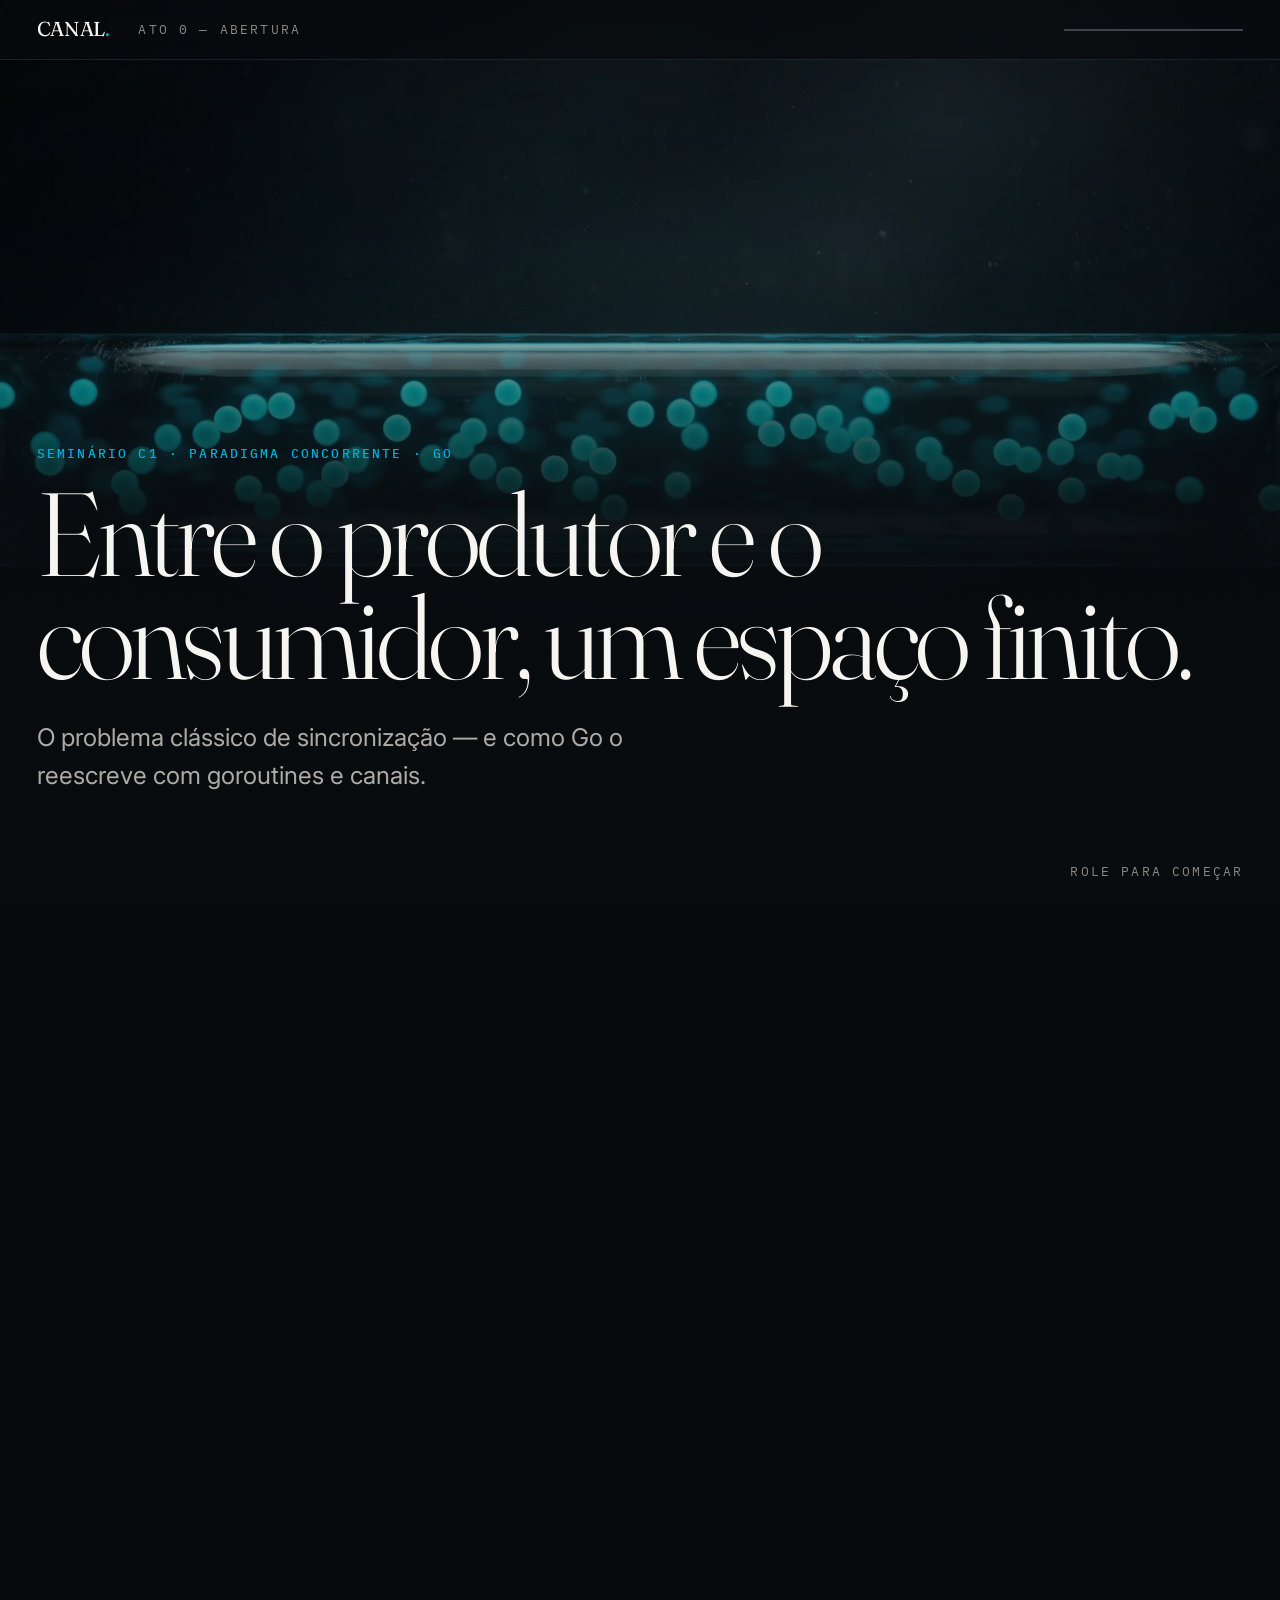
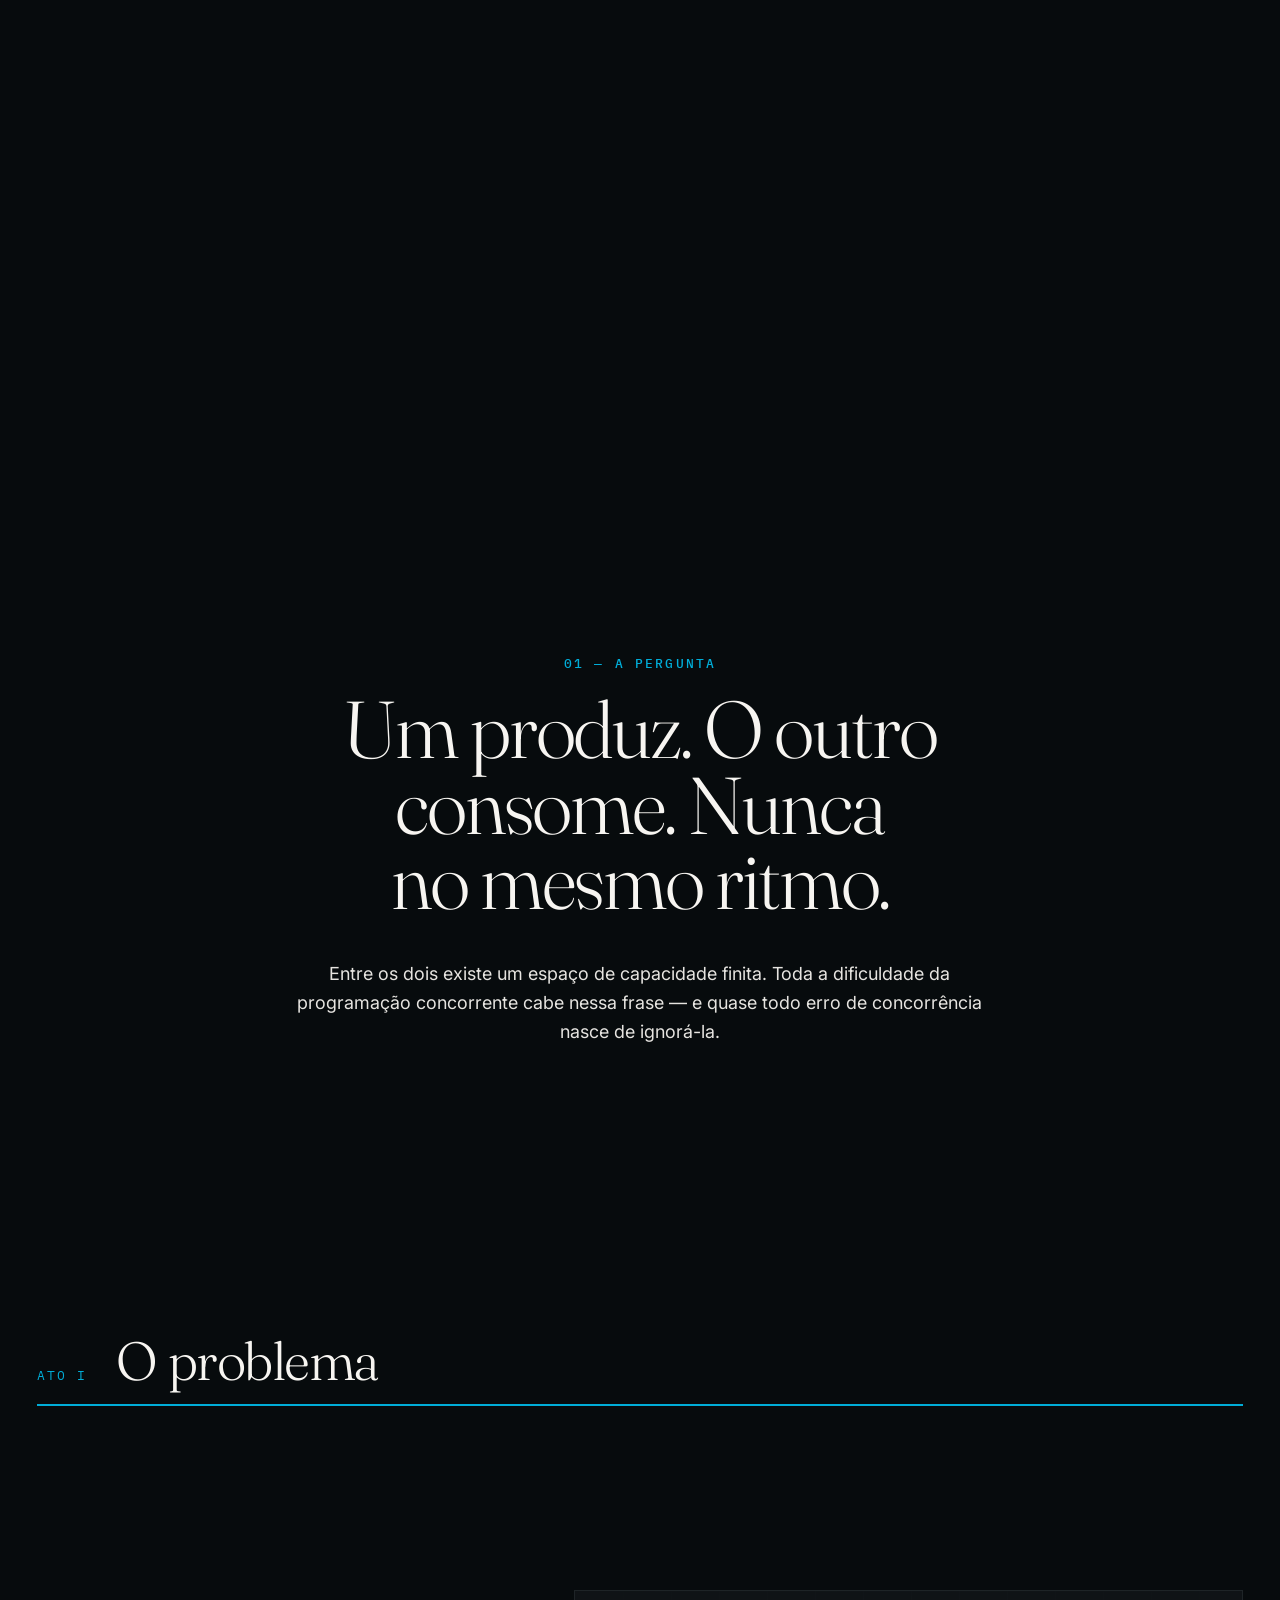
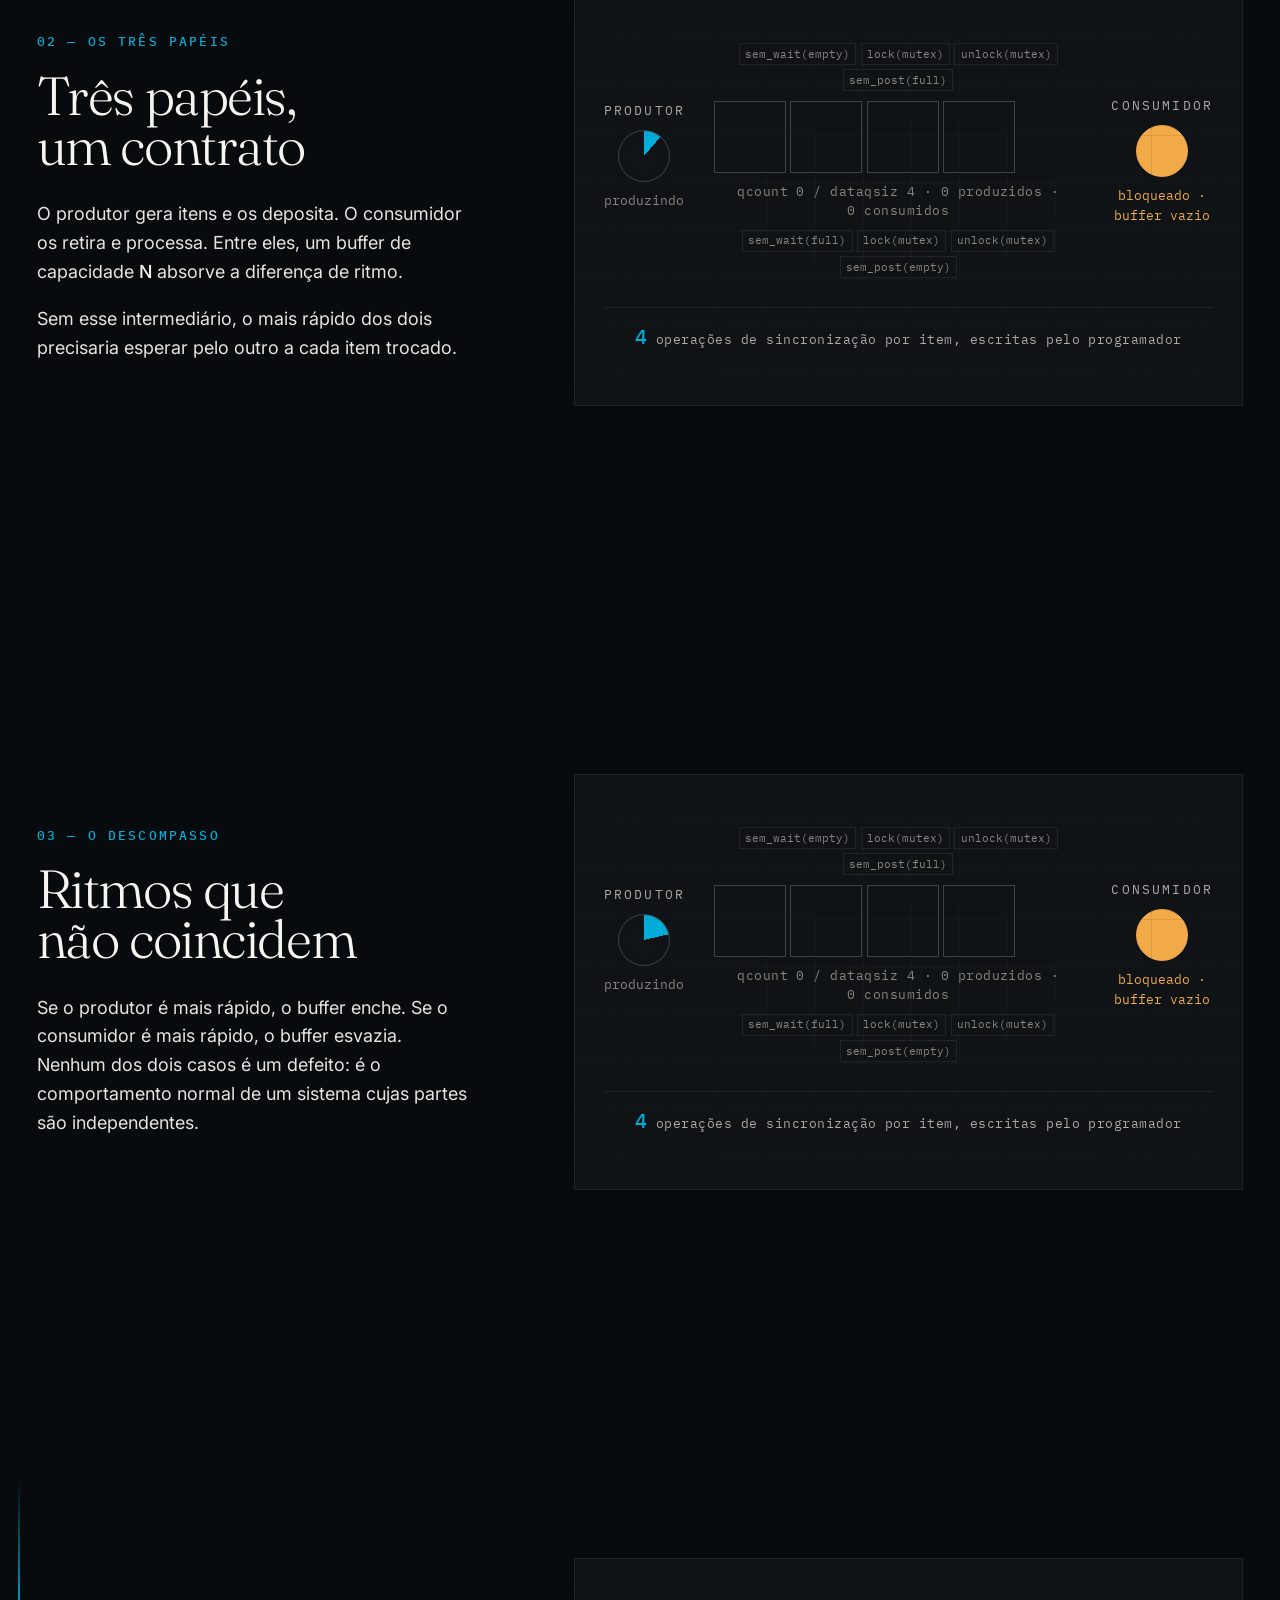
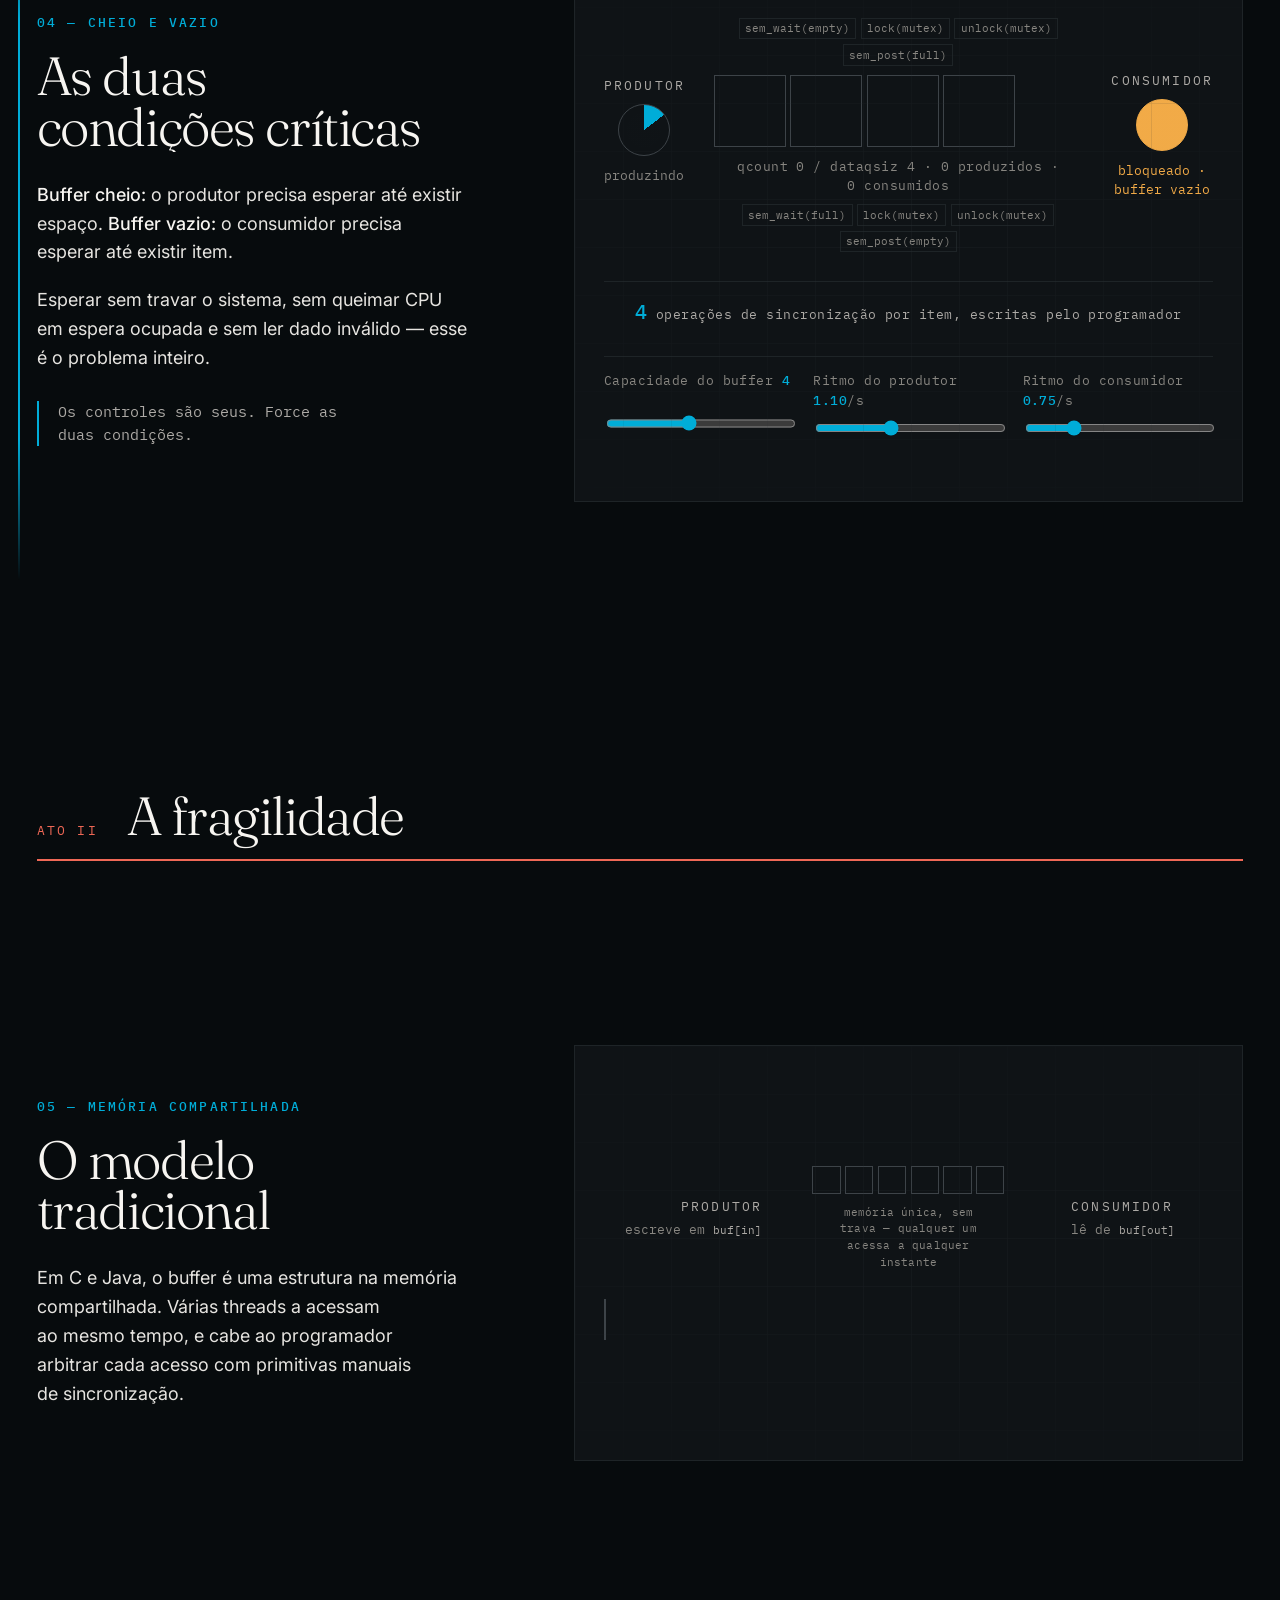
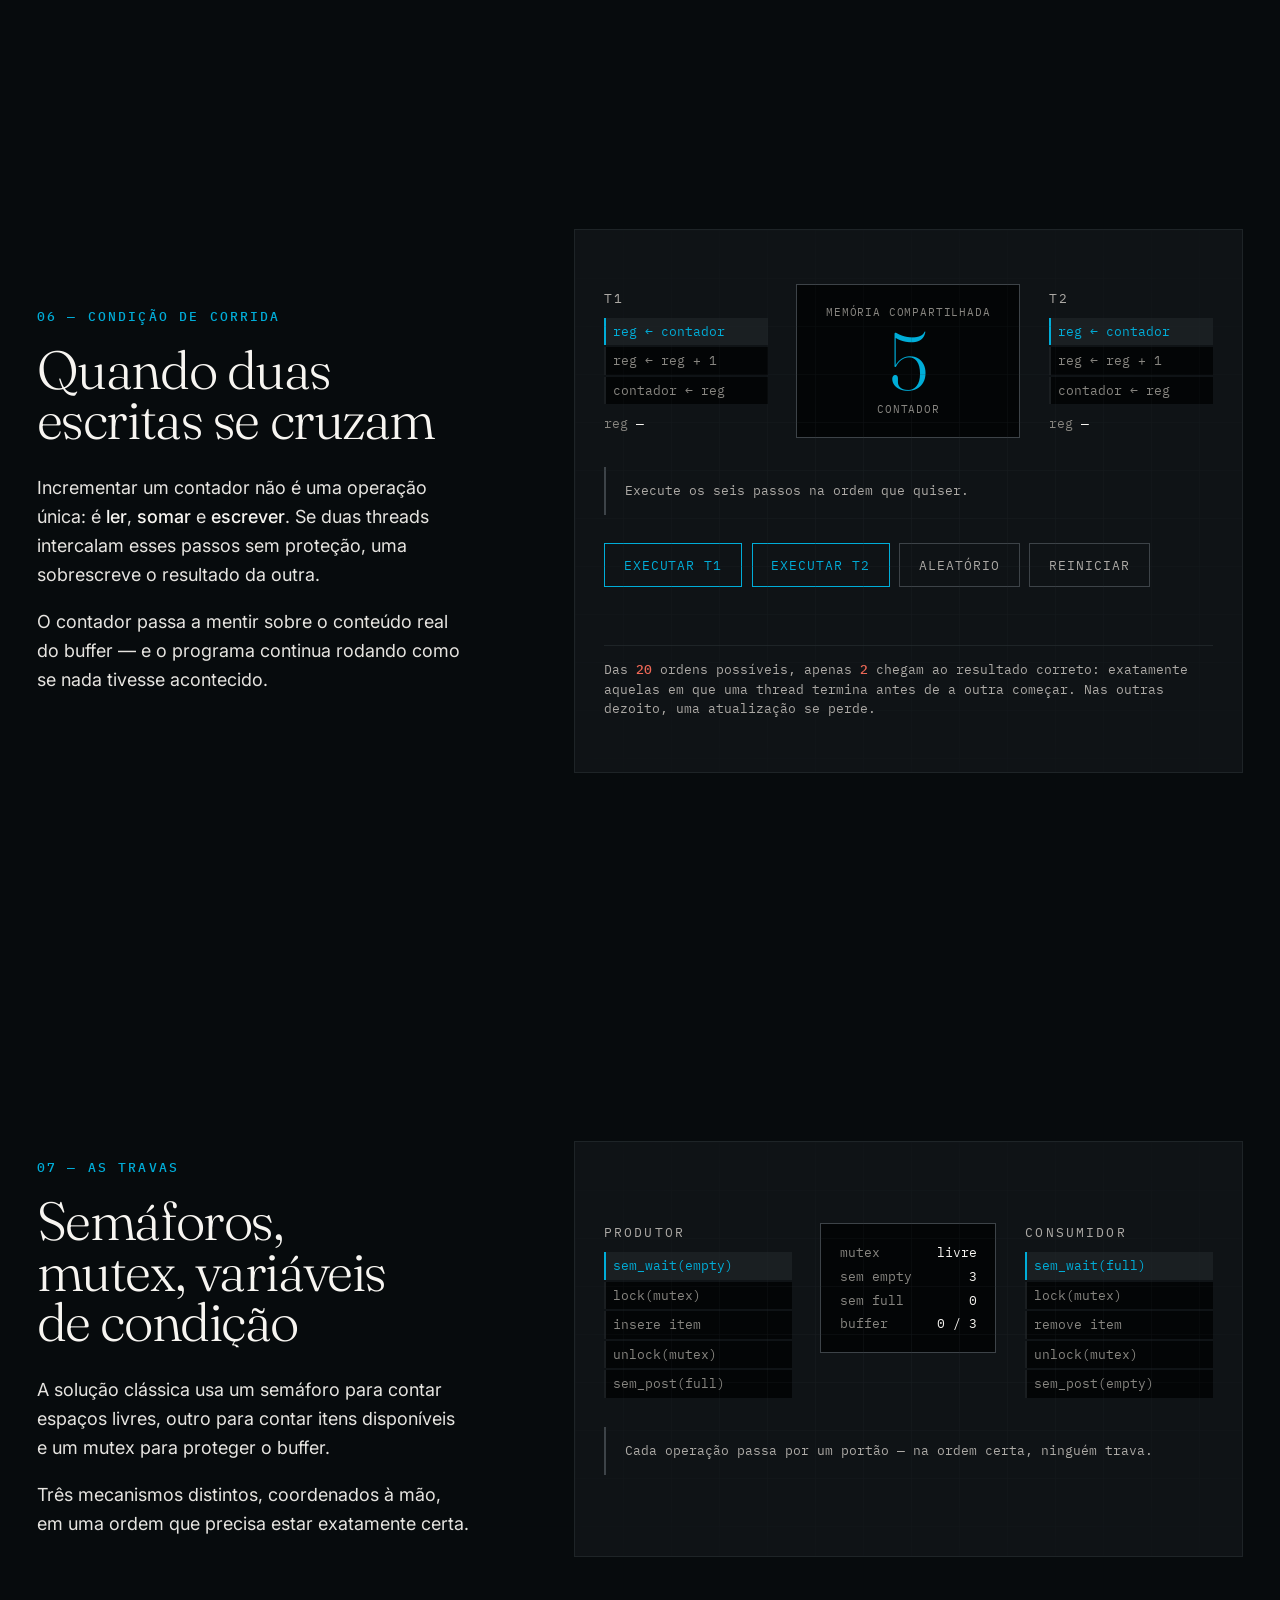
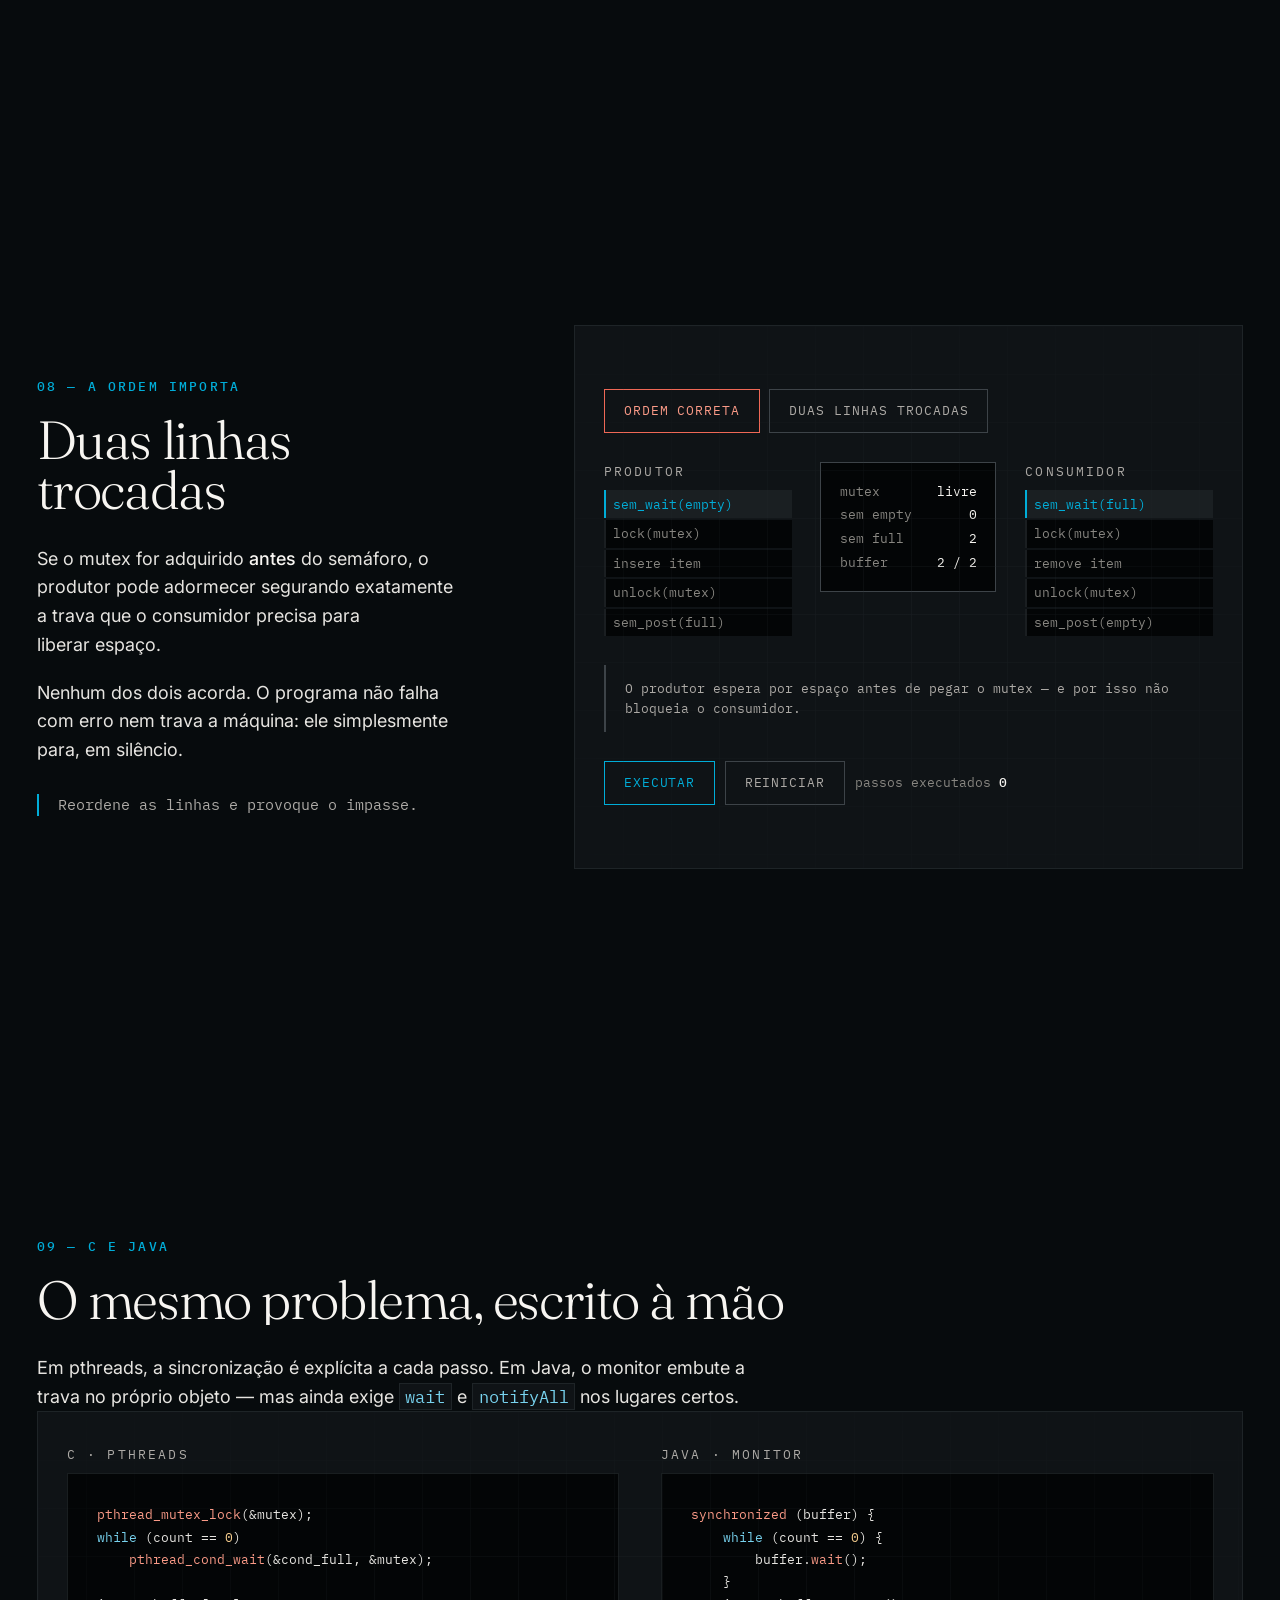
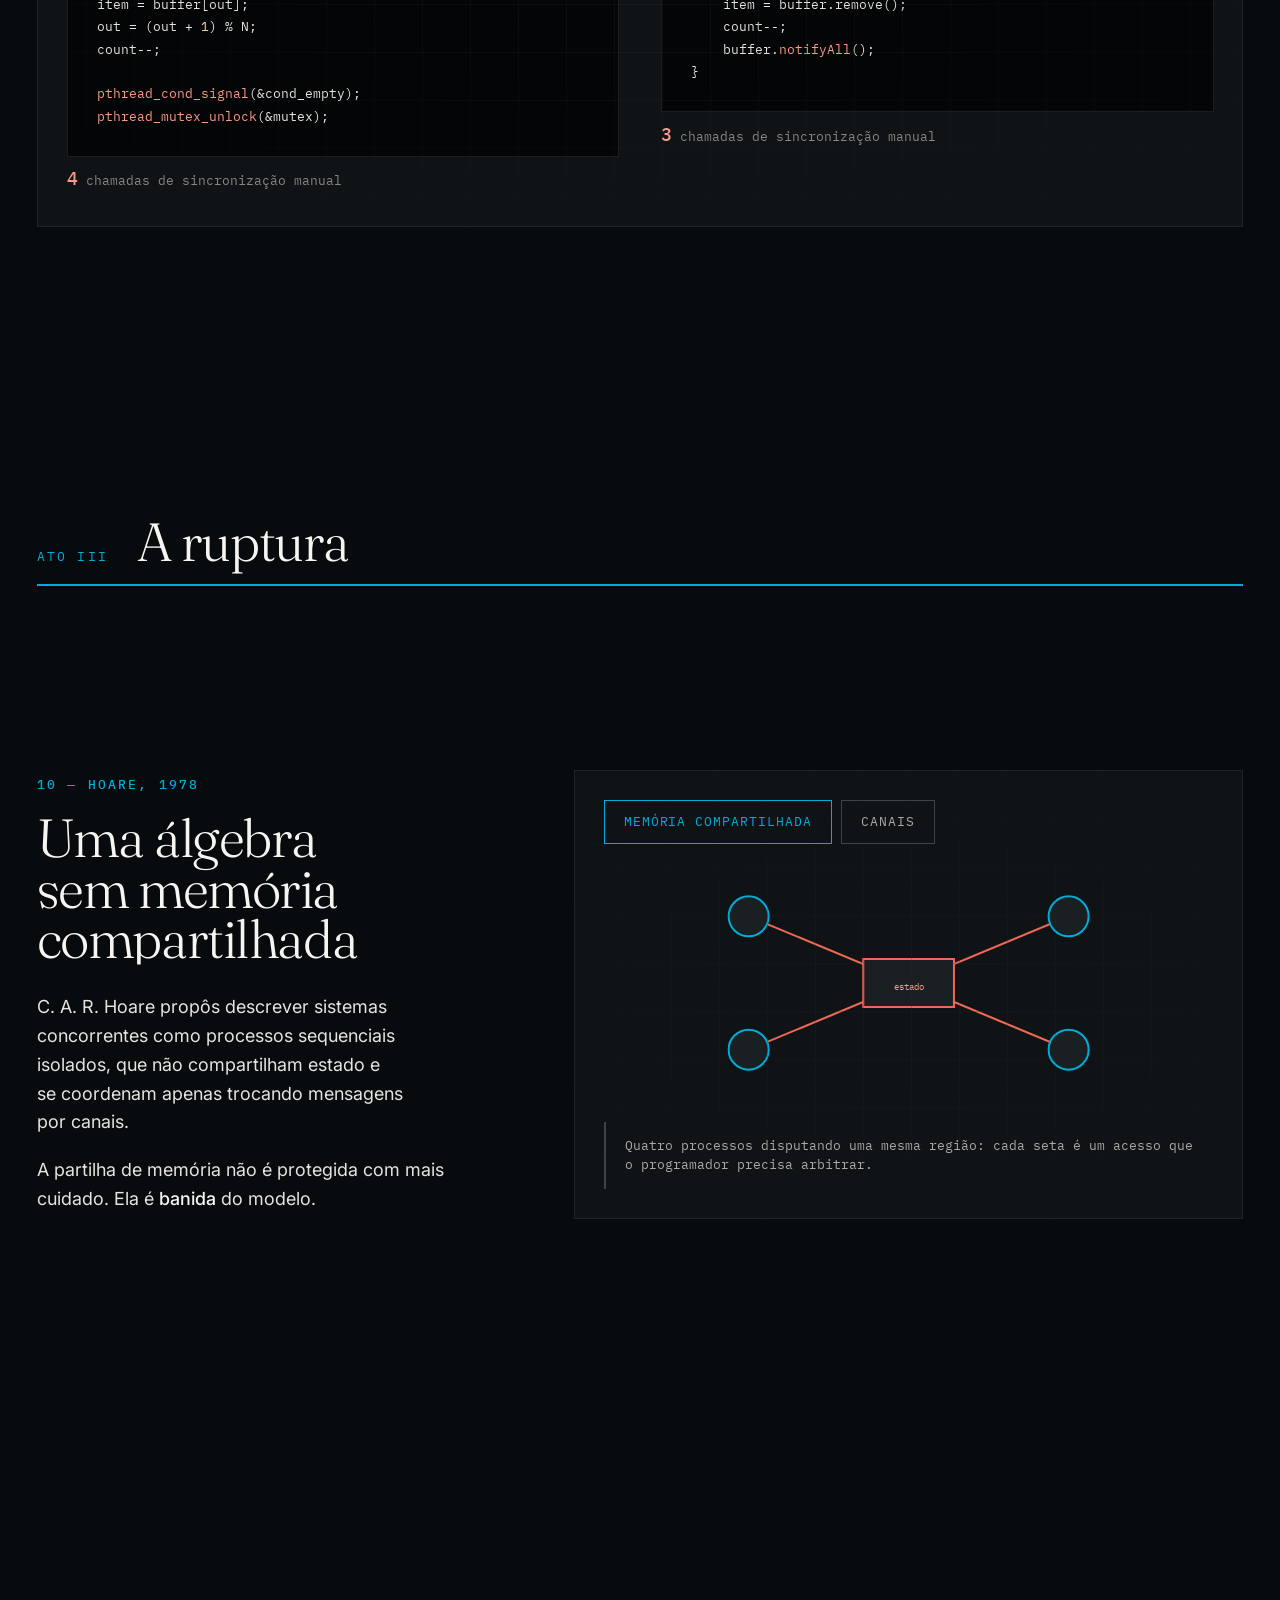
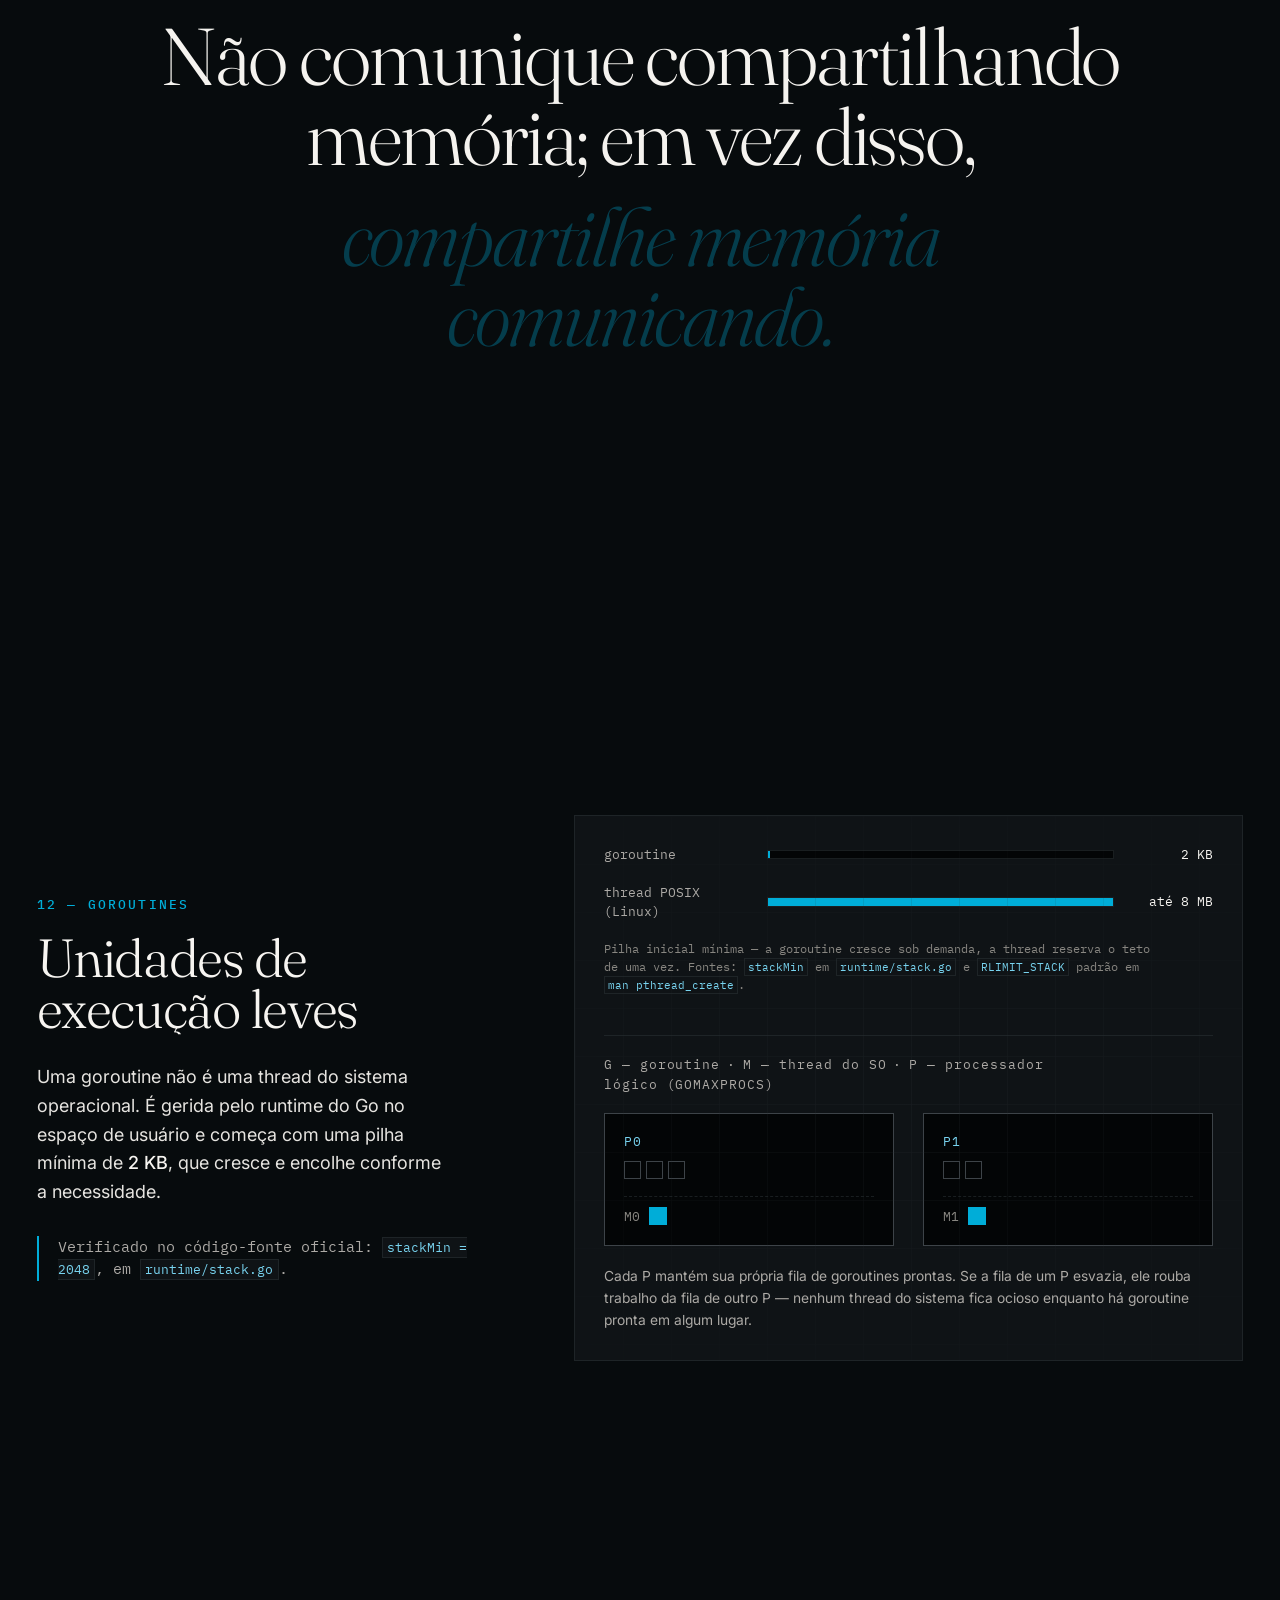
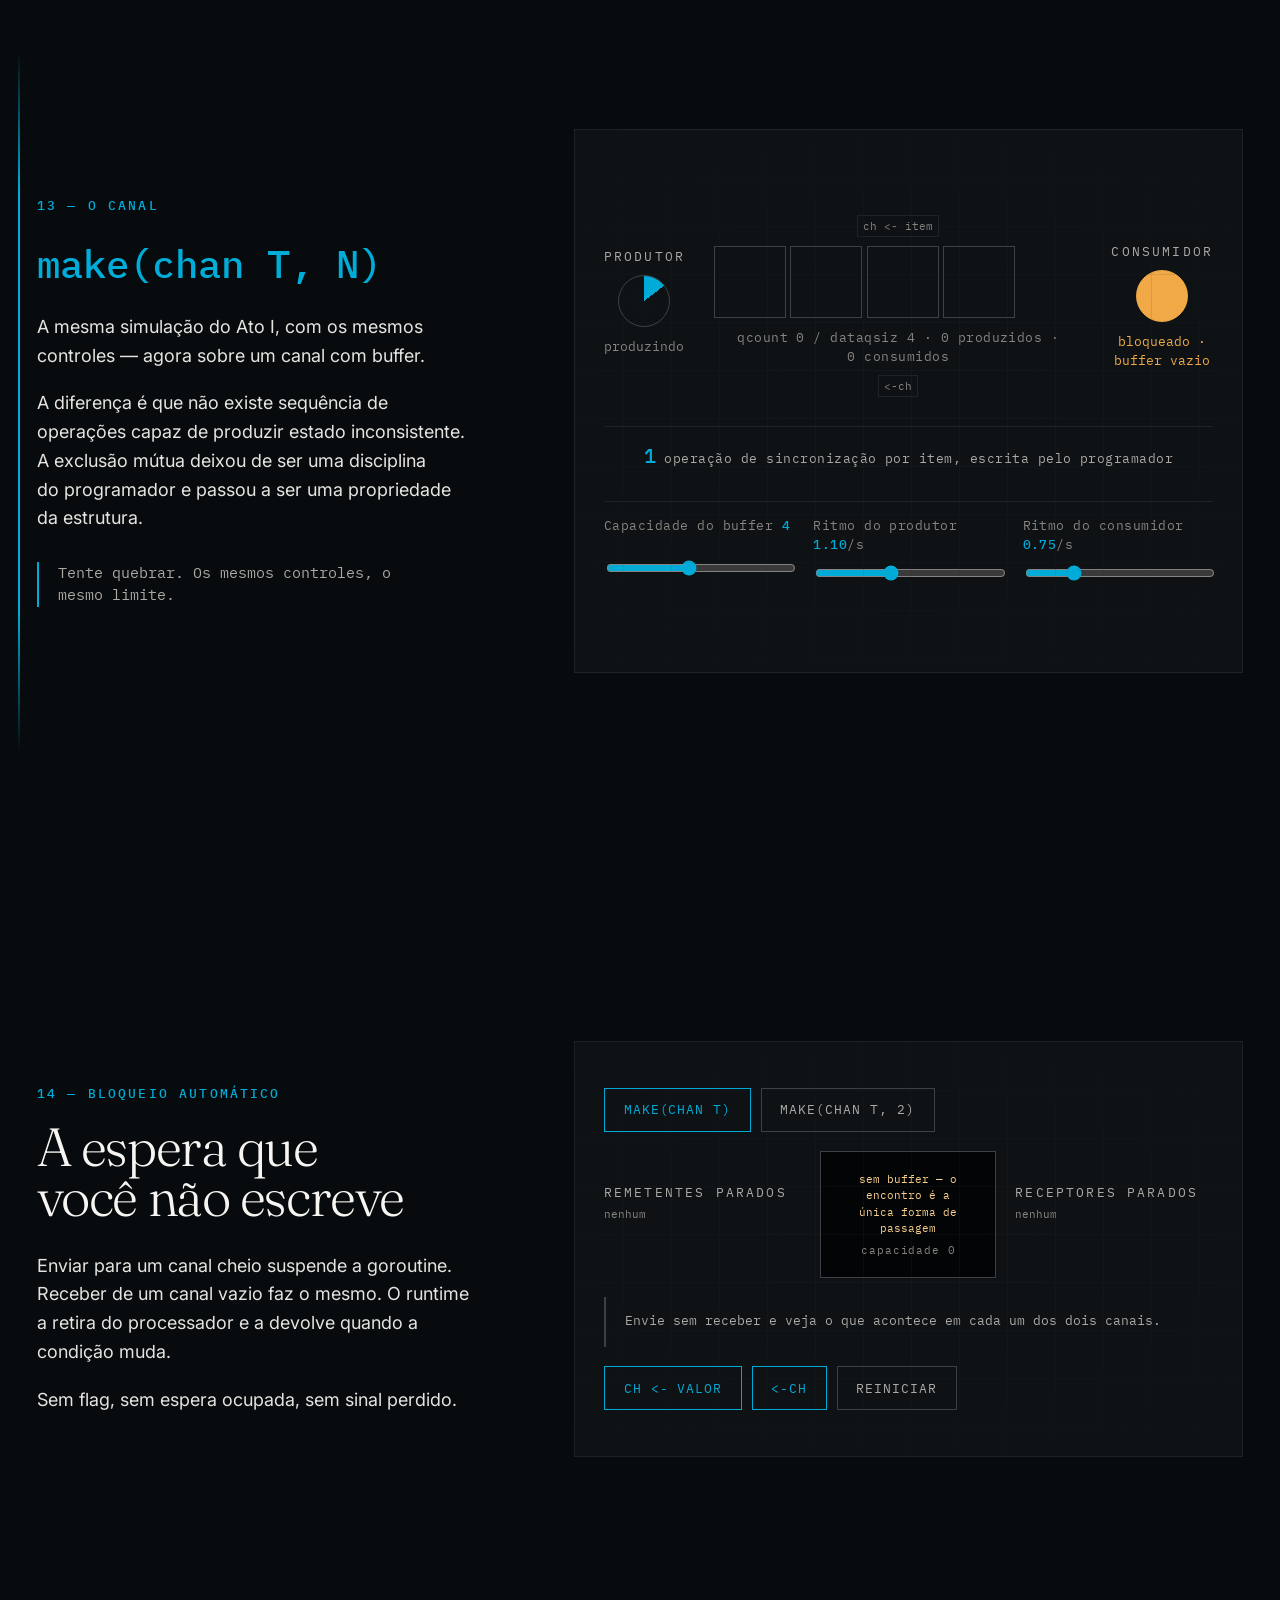
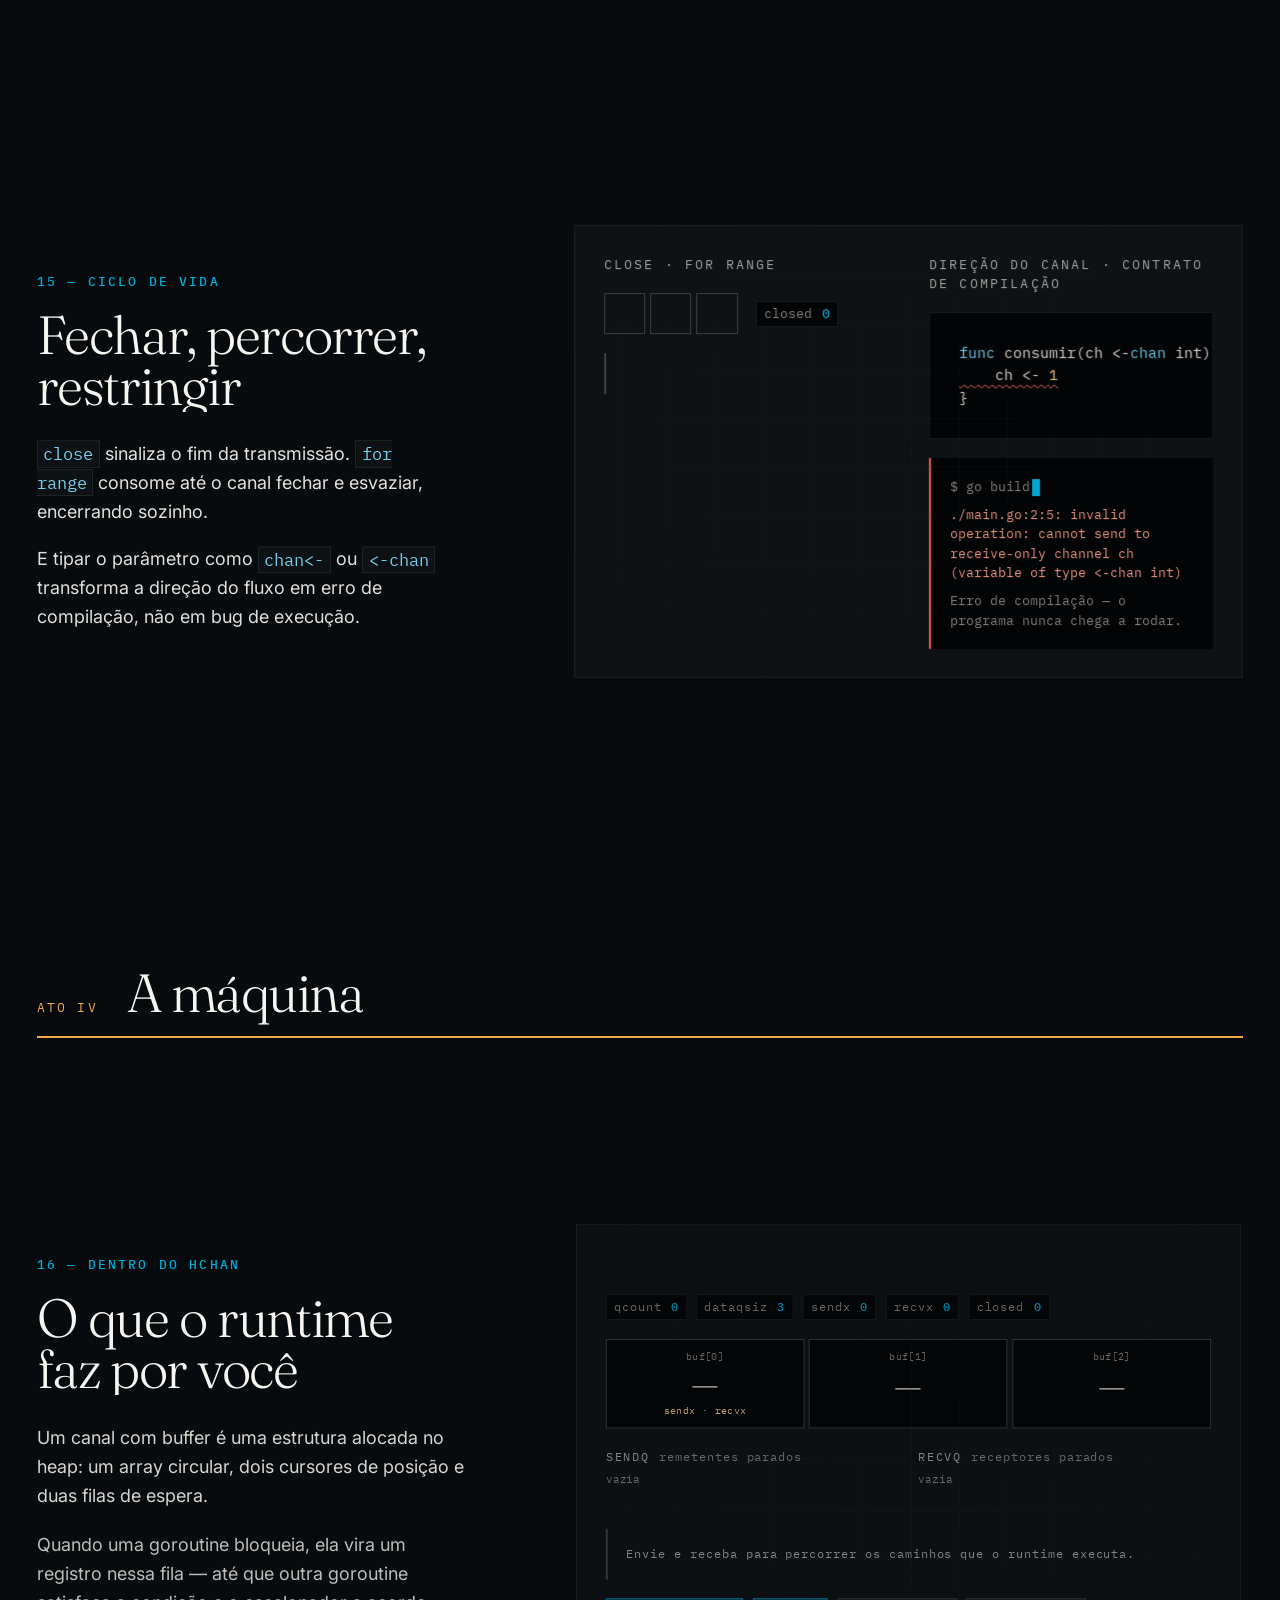
==== commit 7dce69d6: "fix: lema de Rob Pike em duas linhas largas bicolor, nao mais coluna vertical estreita A medida trav" ====
--- a/public/index.html
+++ b/public/index.html
@@ -283,7 +283,7 @@
     <section class="cena" id="cena-11" data-cena="11" data-tipo="lema" aria-labelledby="t-11">
       <blockquote class="lema">
         <p class="lema-texto" id="t-11">
-          Não comunique compartilhando memória; em vez disso,
+          <span>Não comunique compartilhando memória; em vez disso,</span>
           <em>compartilhe memória comunicando.</em>
         </p>
         <footer class="lema-fonte">Rob Pike · <cite>Share Memory By Communicating</cite></footer>
--- a/public/styles/tokens.css
+++ b/public/styles/tokens.css
@@ -99,6 +99,12 @@
     --gutter: clamp(1.25rem, 0.9rem + 1.75vw, 3rem);
     --hairline: 1px;
 
+    /* Altura fixa da barra superior — fonte única, usada também em
+       scroll-padding-top (base.css), pra nenhum salto de âncora (o
+       link "pular para o conteúdo" incluso) esconder o topo do alvo
+       atrás dela. */
+    --altura-barra: 3.75rem;
+
     /* Movimento — curvas com intenção:
        expo  = entradas cinematográficas (rápido, depois desacelera longo)
        quart = microinterações de UI
--- a/public/styles/base.css
+++ b/public/styles/base.css
@@ -3,14 +3,10 @@
    Depende de tokens.css (que declara a ordem das camadas).
    ============================================================ */
 
-/* Permite desligar animações individualmente no reduced-motion
-   sem o `animation-duration: 0.01ms` global, que costuma piorar
-   a experiência em vez de melhorá-la. */
-@property --animation-reduced {
-  syntax: "*";
-  inherits: false;
-  initial-value: none;
-}
+/* Decisão de produto: a animação é parte obrigatória da experiência em
+   todas as cenas, independente de prefers-reduced-motion do visitante.
+   Nenhuma regra deste arquivo desliga motion sob essa preferência —
+   ver scripts/lib/prefers-motion.js, que também não reage a ela. */
 
 @layer reset {
   /* Único seletor universal do projeto: fica na camada mais baixa,
@@ -64,12 +60,13 @@
     text-size-adjust: none;
     scrollbar-color: var(--ink-600) var(--bg);
     accent-color: var(--accent);
-  }
-
-  @media (prefers-reduced-motion: no-preference) {
-    html {
-      scroll-behavior: smooth;
-    }
+    /* Sem guarda de prefers-reduced-motion: rolagem suave é obrigatória
+       em toda a experiência, por decisão de produto. */
+    scroll-behavior: smooth;
+    /* A barra superior é fixed — sem isto, todo salto de âncora (o link
+       "pular para o conteúdo" incluso) para com o alvo escondido atrás
+       dela. Cobre também o foco por teclado chegando perto do topo. */
+    scroll-padding-top: var(--altura-barra);
   }
 
   body {
@@ -162,10 +159,4 @@
       min-block-size: 44px;
     }
   }
-
-  @media (prefers-reduced-motion: reduce) {
-    * {
-      animation: var(--animation-reduced) !important;
-    }
-  }
 }
--- a/public/styles/layout.css
+++ b/public/styles/layout.css
@@ -48,7 +48,8 @@
     display: flex;
     align-items: center;
     gap: var(--space-md);
-    padding: var(--space-xs) var(--gutter);
+    block-size: var(--altura-barra);
+    padding-inline: var(--gutter);
     background-color: oklch(0.145 0.008 240 / 0.72);
     backdrop-filter: blur(12px);
     border-block-end: var(--hairline) solid var(--line);
@@ -333,20 +334,31 @@
   }
 
   .lema {
-    max-inline-size: 30ch;
+    max-inline-size: min(90%, 62rem);
     margin: 0;
     text-align: center;
   }
 
+  /* Duas linhas com papéis diferentes, não um bloco de texto corrido:
+     a premissa que se rejeita, depois — sozinha, em destaque — a tese.
+     display: flex faz cada filho ocupar sua própria linha independente
+     da largura, então a quebra nunca cai no meio de uma cláusula. */
   .lema-texto {
+    display: flex;
+    flex-direction: column;
+    gap: var(--space-sm);
     font-family: var(--font-display);
     font-size: var(--fs-h1);
     font-weight: 300;
     line-height: 1.12;
     letter-spacing: var(--tracking-display);
     color: var(--fg-strong);
+    margin: 0;
+  }
+
+  .lema-texto > * {
     text-wrap: balance;
-    margin: 0;
+    overflow-wrap: normal;
   }
 
   .lema-texto em {
--- a/public/styles/viz.css
+++ b/public/styles/viz.css
@@ -196,7 +196,8 @@
      ========================================================== */
 
   .corrida,
-  .impasse {
+  .impasse,
+  .travas {
     inline-size: 100%;
     display: grid;
     gap: var(--space-md);
@@ -712,3 +713,534 @@
   [data-estado="csp"] .topo-memoria,
   [data-estado="csp"] .topo-rotulo-memoria { opacity: 0; }
 }
+
+@layer components {
+
+  /* ==========================================================
+     V4 — Primitivas tradicionais (cena 05: memória compartilhada)
+     A cena 07 (as travas) reaproveita .impasse-mesa/.impasse-ator/
+     .impasse-recursos/.thread-codigo/.linha, já definidos na V3.
+     ========================================================== */
+
+  .compartilhada {
+    inline-size: 100%;
+    display: grid;
+    gap: var(--space-md);
+    padding: var(--space-md);
+  }
+
+  .compartilhada-atores {
+    display: grid;
+    gap: var(--space-sm);
+    align-items: center;
+    justify-items: center;
+    grid-template-columns: minmax(0, 1fr);
+    text-align: center;
+  }
+
+  @container (min-width: 34rem) {
+    .compartilhada-atores {
+      grid-template-columns: 1fr auto 1fr;
+      gap: var(--space-md);
+    }
+
+    .ator-rotulo[data-papel="produtor"] { justify-items: end; text-align: end; }
+    .ator-rotulo[data-papel="consumidor"] { justify-items: start; text-align: start; }
+  }
+
+  .ator-rotulo {
+    display: grid;
+    justify-items: center;
+    gap: var(--space-3xs);
+  }
+
+  .ator-acao {
+    font-family: var(--font-mono);
+    font-size: var(--fs-micro);
+    color: var(--fg-subtle);
+  }
+
+  .ator-acao code { color: var(--fg-muted); }
+
+  .compartilhada-buffer {
+    display: grid;
+    justify-items: center;
+    gap: var(--space-2xs);
+  }
+
+  .compartilhada-buffer .celulas {
+    min-inline-size: 12rem;
+    max-inline-size: 18rem;
+  }
+
+  .compartilhada-legenda {
+    margin: 0;
+    max-inline-size: 24ch;
+    font-family: var(--font-mono);
+    font-size: 0.65rem;
+    letter-spacing: 0.02em;
+    line-height: var(--leading-normal);
+    color: var(--fg-subtle);
+    text-align: center;
+  }
+
+  /* Terceiro tom de célula, ao lado de "cheia" (V1, preenchimento sólido)
+     e "corrompida" (V2, preenchimento sólido em outro matiz): tocada para
+     leitura. Não varia só a intensidade do mesmo ciano — depender de
+     tom/opacidade para diferenciar dois estados falha para quem tem baixa
+     visão. O padrão listrado muda a forma, não só a cor. */
+  .celula[data-estado="lida"] {
+    border-color: var(--accent-soft);
+    background-image: repeating-linear-gradient(
+      45deg,
+      var(--accent-soft) 0 2px,
+      transparent 2px 6px
+    );
+  }
+
+  .compartilhada-log {
+    margin: 0;
+    padding: var(--space-xs) var(--space-sm);
+    border-inline-start: 2px solid var(--line-strong);
+    font-family: var(--font-mono);
+    font-size: var(--fs-micro);
+    line-height: var(--leading-normal);
+    color: var(--fg-muted);
+    min-block-size: 3.4em;
+  }
+
+  .compartilhada-log[data-tom="colisao"] {
+    border-inline-start-color: var(--state-fault);
+    color: var(--fault-300);
+  }
+}
+
+@layer components {
+
+  /* ==========================================================
+     Blocos de código com realce próprio (cena 09: C×Java;
+     V10 / cena 18: C×Java×Go)
+     ========================================================== */
+
+  .comparacao-livre {
+    inline-size: 100%;
+    padding: var(--space-md);
+  }
+
+  .comparacao-colunas {
+    display: grid;
+    gap: var(--space-lg);
+    grid-template-columns: minmax(0, 1fr);
+  }
+
+  @container (min-width: 34rem) {
+    .comparacao-colunas[data-colunas="2"] {
+      grid-template-columns: repeat(2, minmax(0, 1fr));
+    }
+  }
+
+  @container (min-width: 46rem) {
+    .comparacao-colunas[data-colunas="3"] {
+      grid-template-columns: repeat(3, minmax(0, 1fr));
+    }
+  }
+
+  .comparacao-coluna {
+    display: grid;
+    gap: var(--space-2xs);
+    align-content: start;
+    transition: opacity var(--dur-ui) var(--ease-out-quart);
+  }
+
+  /* Spotlight: passar o mouse ou focar uma coluna esmaece as outras —
+     interação pequena, sem depender de clique, que ajuda a comparar
+     uma linguagem de cada vez em vez de ler as três ao mesmo tempo. */
+  .comparacao-colunas:hover .comparacao-coluna:not(:hover),
+  .comparacao-colunas:focus-within .comparacao-coluna:not(:focus-within) {
+    opacity: 0.45;
+  }
+
+  .comparacao-coluna:focus-visible {
+    outline: 2px solid var(--focus-ring);
+    outline-offset: 6px;
+  }
+
+  .comparacao-rotulo {
+    font-family: var(--font-mono);
+    font-size: var(--fs-micro);
+    letter-spacing: var(--tracking-machine);
+    text-transform: uppercase;
+    color: var(--fg-muted);
+  }
+
+  .comparacao-coluna .codigo {
+    font-size: 0.8rem;
+    line-height: var(--leading-relaxed);
+    /* Sem scroll horizontal escondido: a linha mais longa do C não cabe
+       numa coluna de três sem quebrar. */
+    white-space: pre-wrap;
+    overflow-wrap: anywhere;
+  }
+
+  .comparacao-custo {
+    margin: 0;
+    font-family: var(--font-mono);
+    font-size: var(--fs-micro);
+    color: var(--fg-subtle);
+  }
+
+  .comparacao-custo b {
+    font-size: 1.4em;
+    font-weight: 500;
+    color: var(--fault-300);
+  }
+
+  /* Zero chamadas: o mesmo argumento visual do V1 (Ato III), agora em
+     número — sem texto declarando vencedor. */
+  .comparacao-custo[data-zero] b {
+    color: var(--accent);
+  }
+}
+
+@layer components {
+
+  /* ==========================================================
+     V9 — Ciclo de vida do canal (cena 15)
+     ========================================================== */
+
+  .ciclo-vida {
+    inline-size: 100%;
+    display: grid;
+    gap: var(--space-lg);
+    padding: var(--space-md);
+  }
+
+  @container (min-width: 40rem) {
+    .ciclo-vida {
+      grid-template-columns: repeat(2, minmax(0, 1fr));
+    }
+  }
+
+  .ciclo-secao {
+    display: grid;
+    gap: var(--space-sm);
+    align-content: start;
+  }
+
+  .ciclo-rotulo {
+    margin: 0;
+    font-family: var(--font-mono);
+    font-size: var(--fs-micro);
+    letter-spacing: var(--tracking-machine);
+    text-transform: uppercase;
+    color: var(--fg-muted);
+  }
+
+  .ciclo-canal {
+    display: flex;
+    flex-wrap: wrap;
+    align-items: center;
+    gap: var(--space-sm);
+  }
+
+  .ciclo-log {
+    margin: 0;
+    padding: var(--space-xs) var(--space-sm);
+    border-inline-start: 2px solid var(--line-strong);
+    font-family: var(--font-mono);
+    font-size: var(--fs-micro);
+    line-height: var(--leading-normal);
+    color: var(--fg-muted);
+    min-block-size: 3.4em;
+  }
+
+  .ciclo-log[data-tom="fechado"] {
+    border-inline-start-color: var(--state-fault);
+    color: var(--fault-300);
+  }
+
+  .ciclo-log[data-tom="encerra"] {
+    border-inline-start-color: var(--accent);
+    color: var(--accent-soft);
+  }
+
+  /* Sublinhado ondulado: o gesto universal de "isto não compila",
+     não uma cor de fundo que se confunda com estado de execução. */
+  .linha-invalida {
+    text-decoration: underline wavy var(--state-fault);
+    text-decoration-thickness: 1px;
+    text-underline-offset: 4px;
+  }
+
+  .erro-compilacao {
+    display: grid;
+    gap: var(--space-2xs);
+    padding: var(--space-sm);
+    background-color: var(--bg-sunken);
+    border-inline-start: 2px solid var(--state-fault);
+    font-family: var(--font-mono);
+    font-size: var(--fs-micro);
+    line-height: var(--leading-normal);
+  }
+
+  .erro-linha,
+  .erro-texto,
+  .erro-nota {
+    margin: 0;
+  }
+
+  .erro-prompt {
+    color: var(--fg-subtle);
+  }
+
+  .erro-prompt::after {
+    content: "█";
+    margin-inline-start: 0.15em;
+    color: var(--accent);
+    animation: cursor-pisca 1s step-end infinite;
+  }
+
+  @keyframes cursor-pisca {
+    50% { opacity: 0; }
+  }
+
+  .erro-texto {
+    color: var(--fault-300);
+    overflow-wrap: anywhere;
+  }
+
+  .erro-nota {
+    color: var(--fg-subtle);
+  }
+}
+
+@layer components {
+
+  /* ==========================================================
+     Demonstração prática (cena 17)
+     ========================================================== */
+
+  .demo {
+    inline-size: 100%;
+    padding: var(--space-md);
+  }
+
+  .demo-abas {
+    display: flex;
+    flex-wrap: wrap;
+    gap: var(--space-2xs);
+    margin-block-end: var(--space-md);
+  }
+
+  .demo-aba {
+    min-block-size: 44px;
+    padding-inline: var(--space-md);
+    border: var(--hairline) solid var(--line-strong);
+    font-family: var(--font-mono);
+    font-size: var(--fs-small);
+    letter-spacing: var(--tracking-wide);
+    text-transform: uppercase;
+    color: var(--fg-muted);
+    transition:
+      color var(--dur-ui) var(--ease-out-quart),
+      border-color var(--dur-ui) var(--ease-out-quart);
+  }
+
+  .demo-aba[aria-selected="true"] {
+    border-color: var(--accent);
+    color: var(--accent);
+  }
+
+  /* :not([hidden]) importa: display:grid do autor tem a mesma
+     especificidade do [hidden]{display:none} do navegador, e origem de
+     autor sempre vence — sem isto os três painéis empilhavam juntos,
+     visíveis ao mesmo tempo, independente da aba selecionada. */
+  .demo-painel:not([hidden]) {
+    display: grid;
+    gap: var(--space-sm);
+  }
+
+  .demo-codigo {
+    max-block-size: 22rem;
+    overflow-y: auto;
+  }
+
+  .demo-observar {
+    margin: 0;
+    font-family: var(--font-mono);
+    font-size: var(--fs-micro);
+    color: var(--fg-subtle);
+  }
+
+  .demo-observar code {
+    padding: 0.1em 0.3em;
+    background-color: var(--bg-raised);
+    border: var(--hairline) solid var(--line);
+    color: var(--accent-soft);
+  }
+
+  .demo-acoes {
+    display: flex;
+    flex-wrap: wrap;
+    gap: var(--space-2xs);
+  }
+
+  .demo-editor:not(:empty) {
+    margin-block-start: var(--space-2xs);
+    border: var(--hairline) solid var(--line);
+  }
+
+  .demo-iframe {
+    inline-size: 100%;
+    block-size: 32rem;
+    border: 0;
+  }
+}
+
+@layer components {
+
+  /* ==========================================================
+     V7 + V8 — Escala goroutine×thread e escalonador GMP (cena 12)
+     ========================================================== */
+
+  .escalonador {
+    inline-size: 100%;
+    display: grid;
+    gap: var(--space-lg);
+    padding: var(--space-md);
+  }
+
+  .escala {
+    display: grid;
+    gap: var(--space-sm);
+  }
+
+  .escala-barra {
+    display: grid;
+    grid-template-columns: 9rem 1fr 5rem;
+    align-items: center;
+    gap: var(--space-sm);
+  }
+
+  .escala-rotulo {
+    font-family: var(--font-mono);
+    font-size: var(--fs-micro);
+    color: var(--fg-muted);
+  }
+
+  .escala-trilha {
+    block-size: 0.6rem;
+    background-color: var(--bg-sunken);
+    border: var(--hairline) solid var(--line);
+  }
+
+  .escala-preenchimento {
+    block-size: 100%;
+    /* Largura mínima de 2px: a proporção real da goroutine é quase zero
+       (2 KB contra 8 MB) — sem piso ela some da tela, e é exatamente
+       essa desproporção que a barra existe pra mostrar. */
+    inline-size: max(2px, calc(var(--proporcao) * 100%));
+    background-color: var(--accent);
+  }
+
+  .escala-valor {
+    font-family: var(--font-mono);
+    font-size: var(--fs-micro);
+    text-align: end;
+    color: var(--fg-strong);
+  }
+
+  .escala-nota {
+    margin: 0;
+    font-family: var(--font-mono);
+    font-size: 0.7rem;
+    line-height: var(--leading-normal);
+    color: var(--fg-subtle);
+  }
+
+  .escala-nota code {
+    padding: 0.1em 0.3em;
+    background-color: var(--bg-raised);
+    border: var(--hairline) solid var(--line);
+    color: var(--accent-soft);
+  }
+
+  .gmp {
+    display: grid;
+    gap: var(--space-sm);
+    padding-block-start: var(--space-sm);
+    border-block-start: var(--hairline) solid var(--line);
+  }
+
+  .gmp-legenda {
+    margin: 0;
+    font-family: var(--font-mono);
+    font-size: var(--fs-micro);
+    letter-spacing: var(--tracking-wide);
+    color: var(--fg-muted);
+  }
+
+  .gmp-processadores {
+    display: grid;
+    gap: var(--space-md);
+    grid-template-columns: minmax(0, 1fr);
+  }
+
+  @container (min-width: 34rem) {
+    .gmp-processadores { grid-template-columns: repeat(2, minmax(0, 1fr)); }
+  }
+
+  .gmp-p {
+    display: grid;
+    gap: var(--space-2xs);
+    padding: var(--space-sm);
+    background-color: var(--bg-sunken);
+    border: var(--hairline) solid var(--line-strong);
+  }
+
+  .gmp-rotulo {
+    font-family: var(--font-mono);
+    font-size: var(--fs-micro);
+    letter-spacing: var(--tracking-wide);
+    color: var(--accent-soft);
+  }
+
+  .gmp-fila {
+    display: flex;
+    flex-wrap: wrap;
+    gap: var(--space-3xs);
+    min-block-size: 1.6rem;
+  }
+
+  .gmp-g {
+    inline-size: 1.1rem;
+    block-size: 1.1rem;
+    border: var(--hairline) solid var(--line-strong);
+  }
+
+  .gmp-m {
+    display: flex;
+    align-items: center;
+    gap: var(--space-2xs);
+    padding-block-start: var(--space-2xs);
+    border-block-start: var(--hairline) dashed var(--line);
+  }
+
+  .gmp-rotulo-m {
+    font-family: var(--font-mono);
+    font-size: var(--fs-micro);
+    color: var(--fg-subtle);
+  }
+
+  .gmp-g--executando {
+    background-color: var(--accent);
+    border-color: var(--accent);
+  }
+
+  .gmp-nota {
+    margin: 0;
+    max-inline-size: var(--measure);
+    font-size: var(--fs-small);
+    color: var(--fg-muted);
+  }
+}
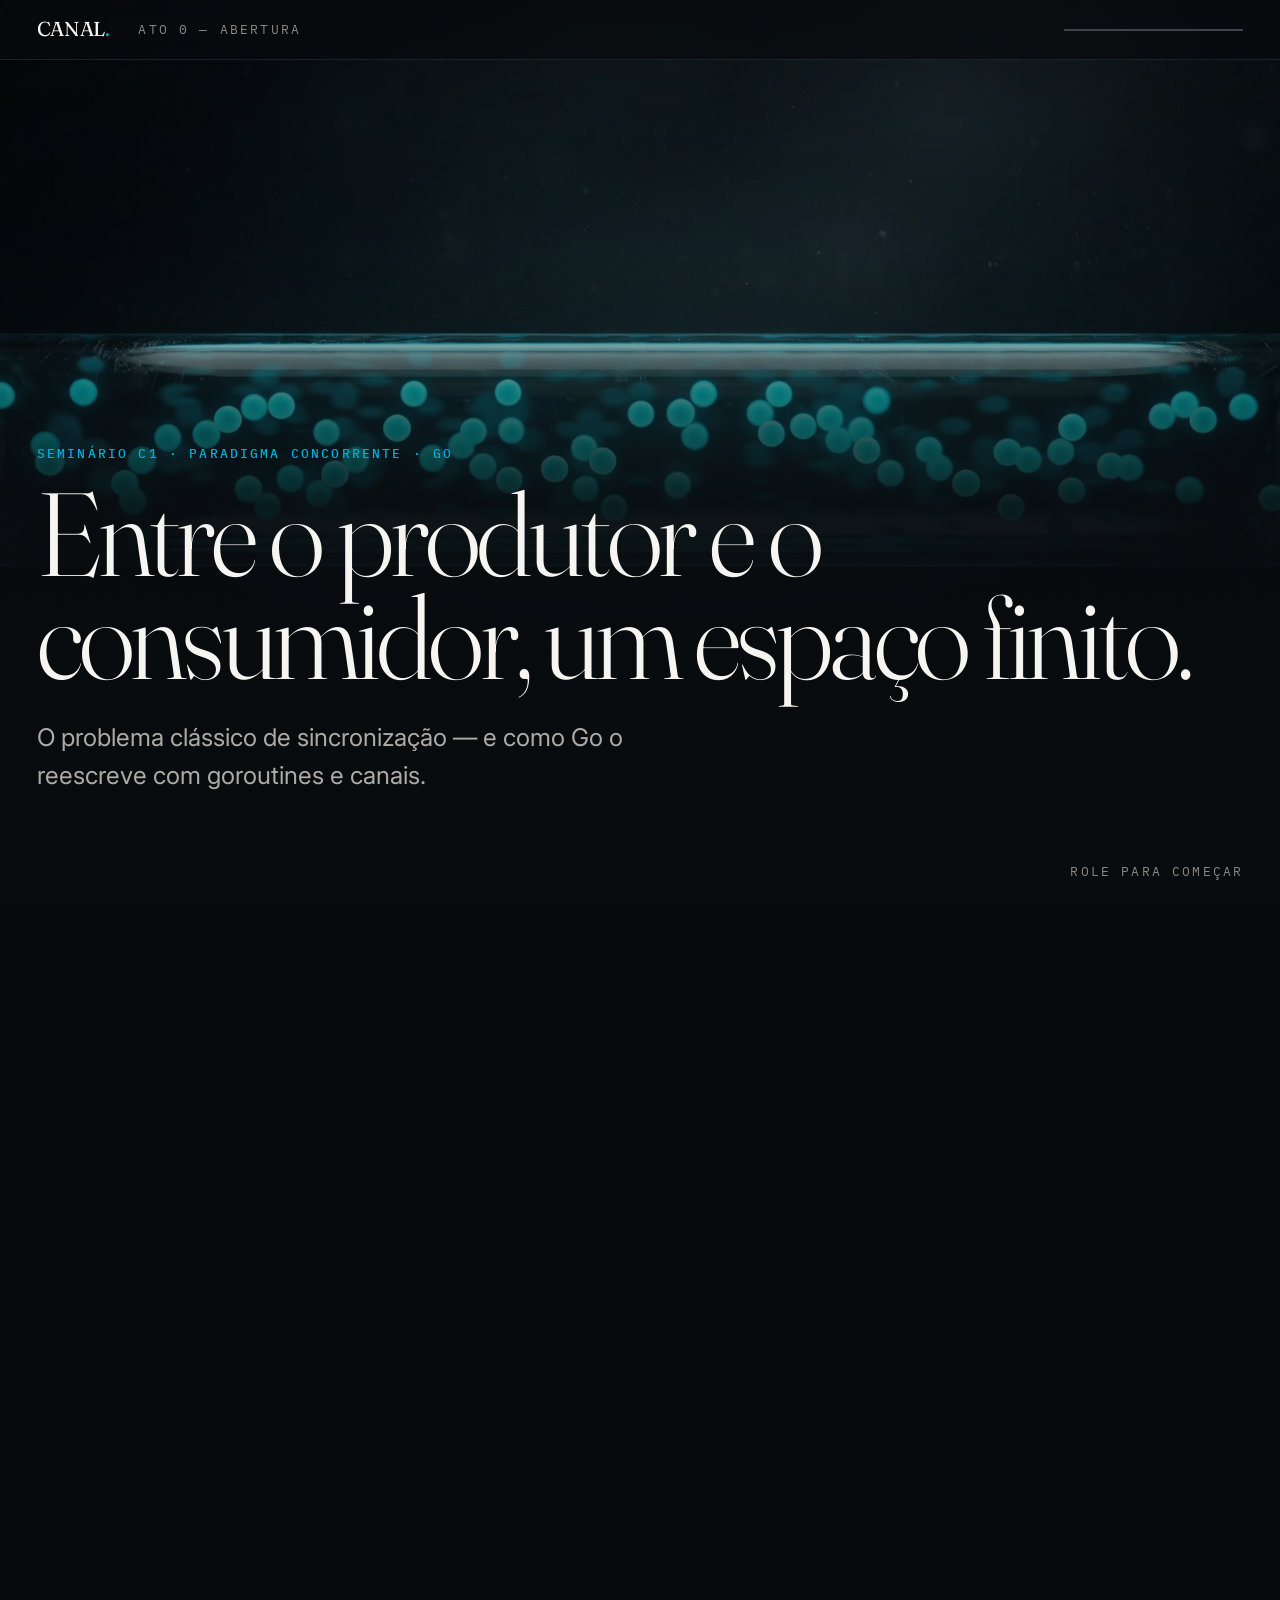
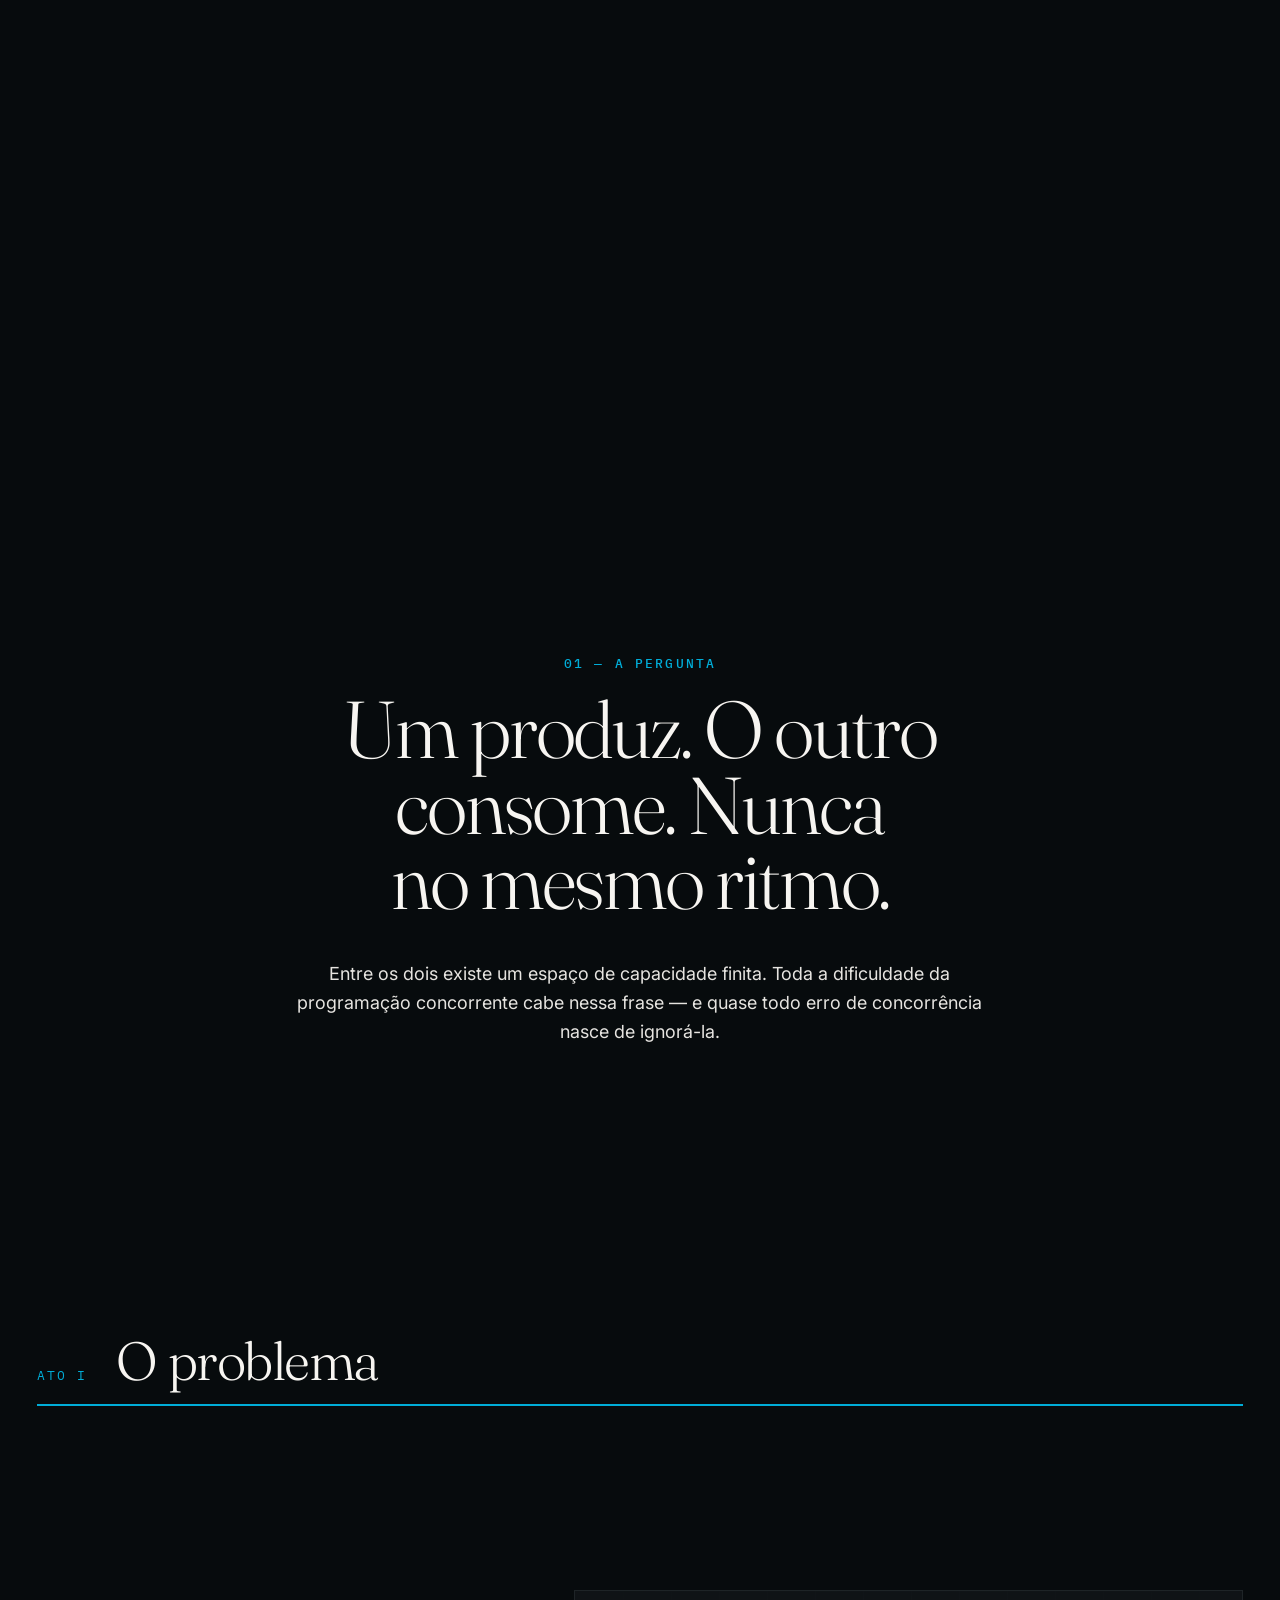
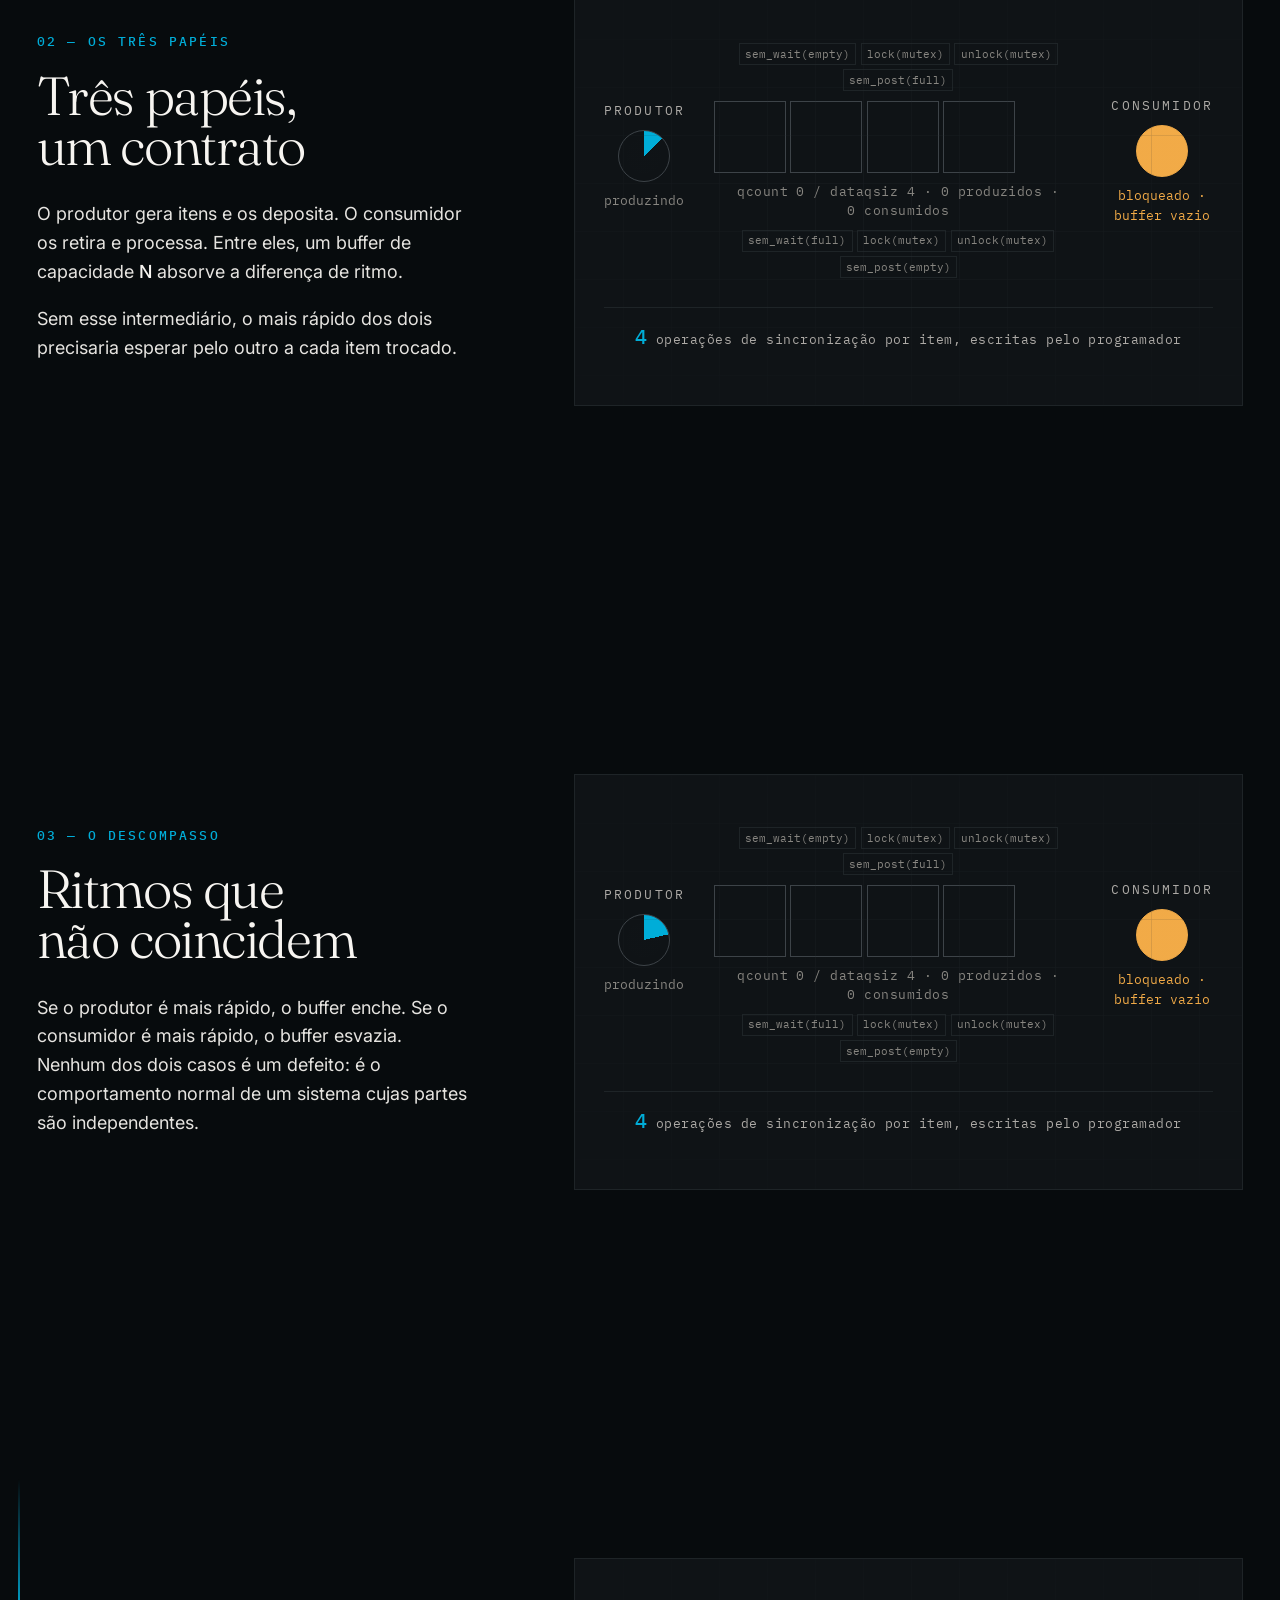
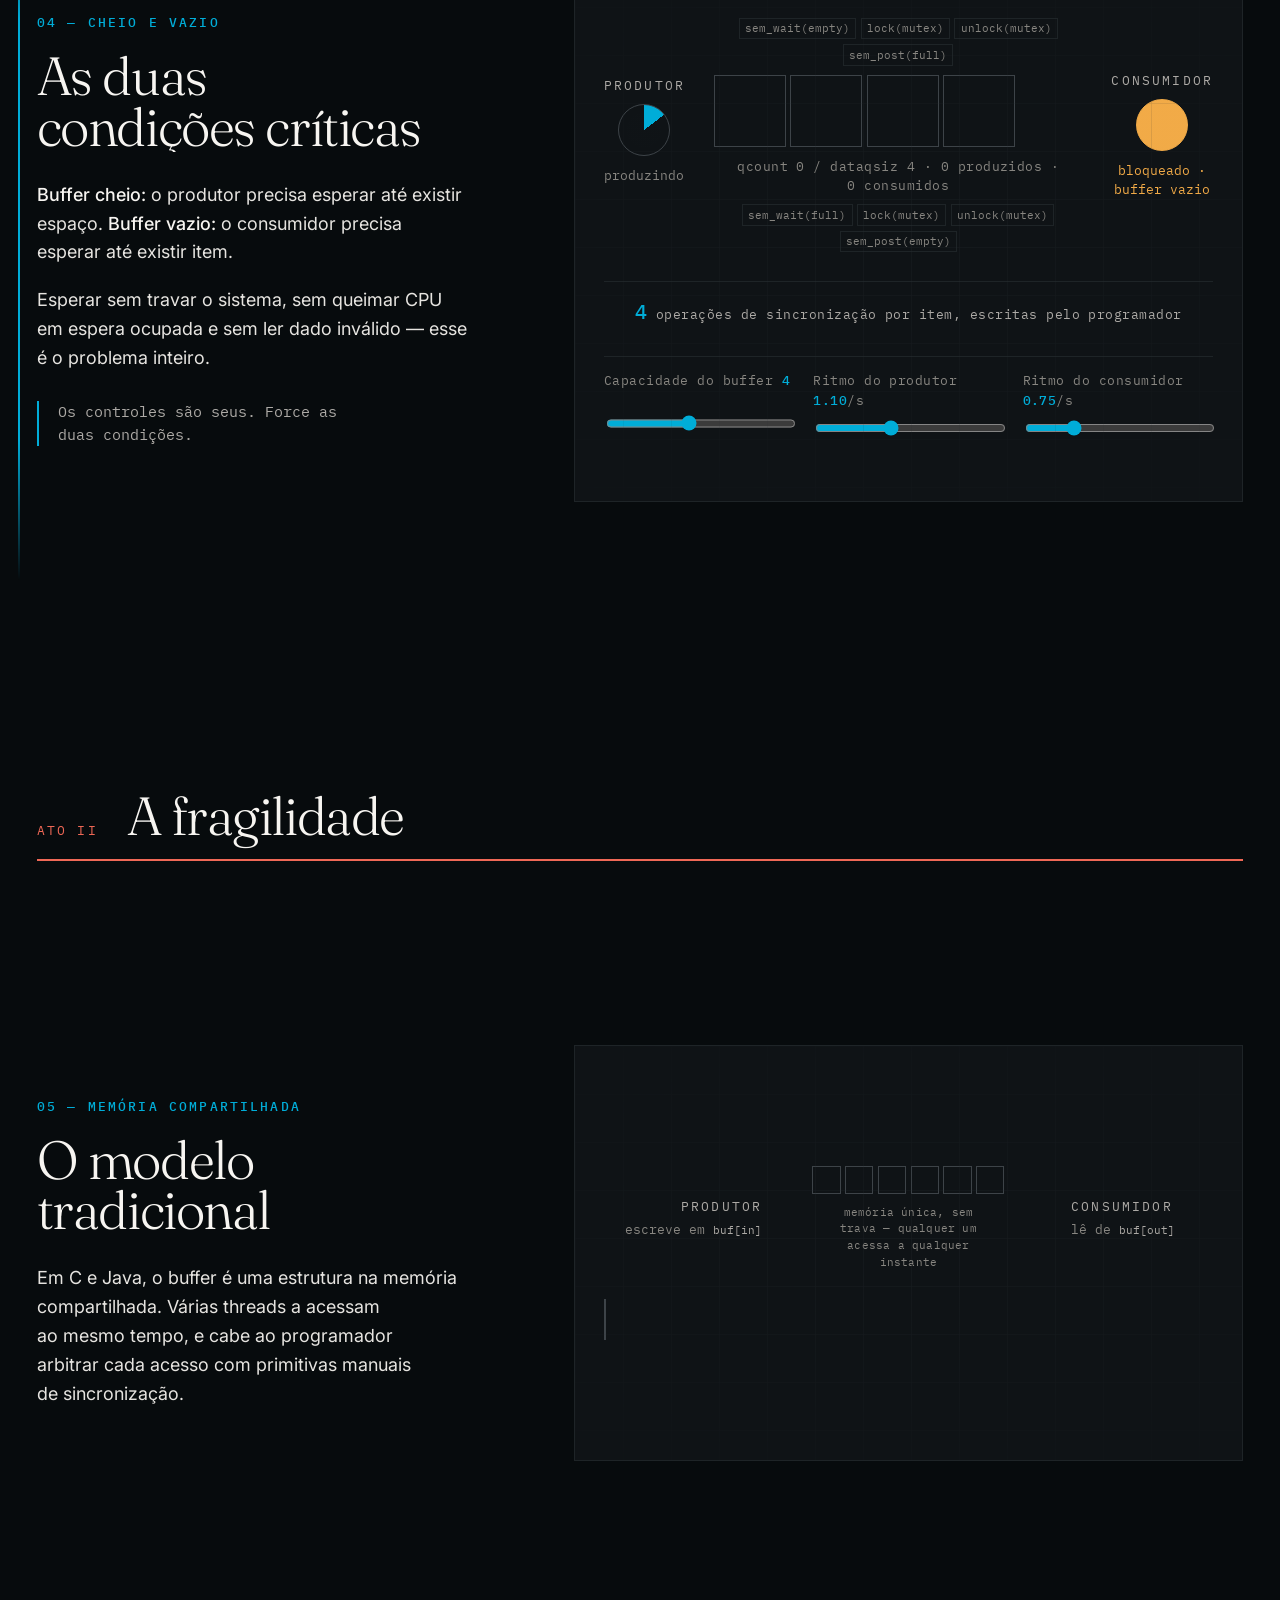
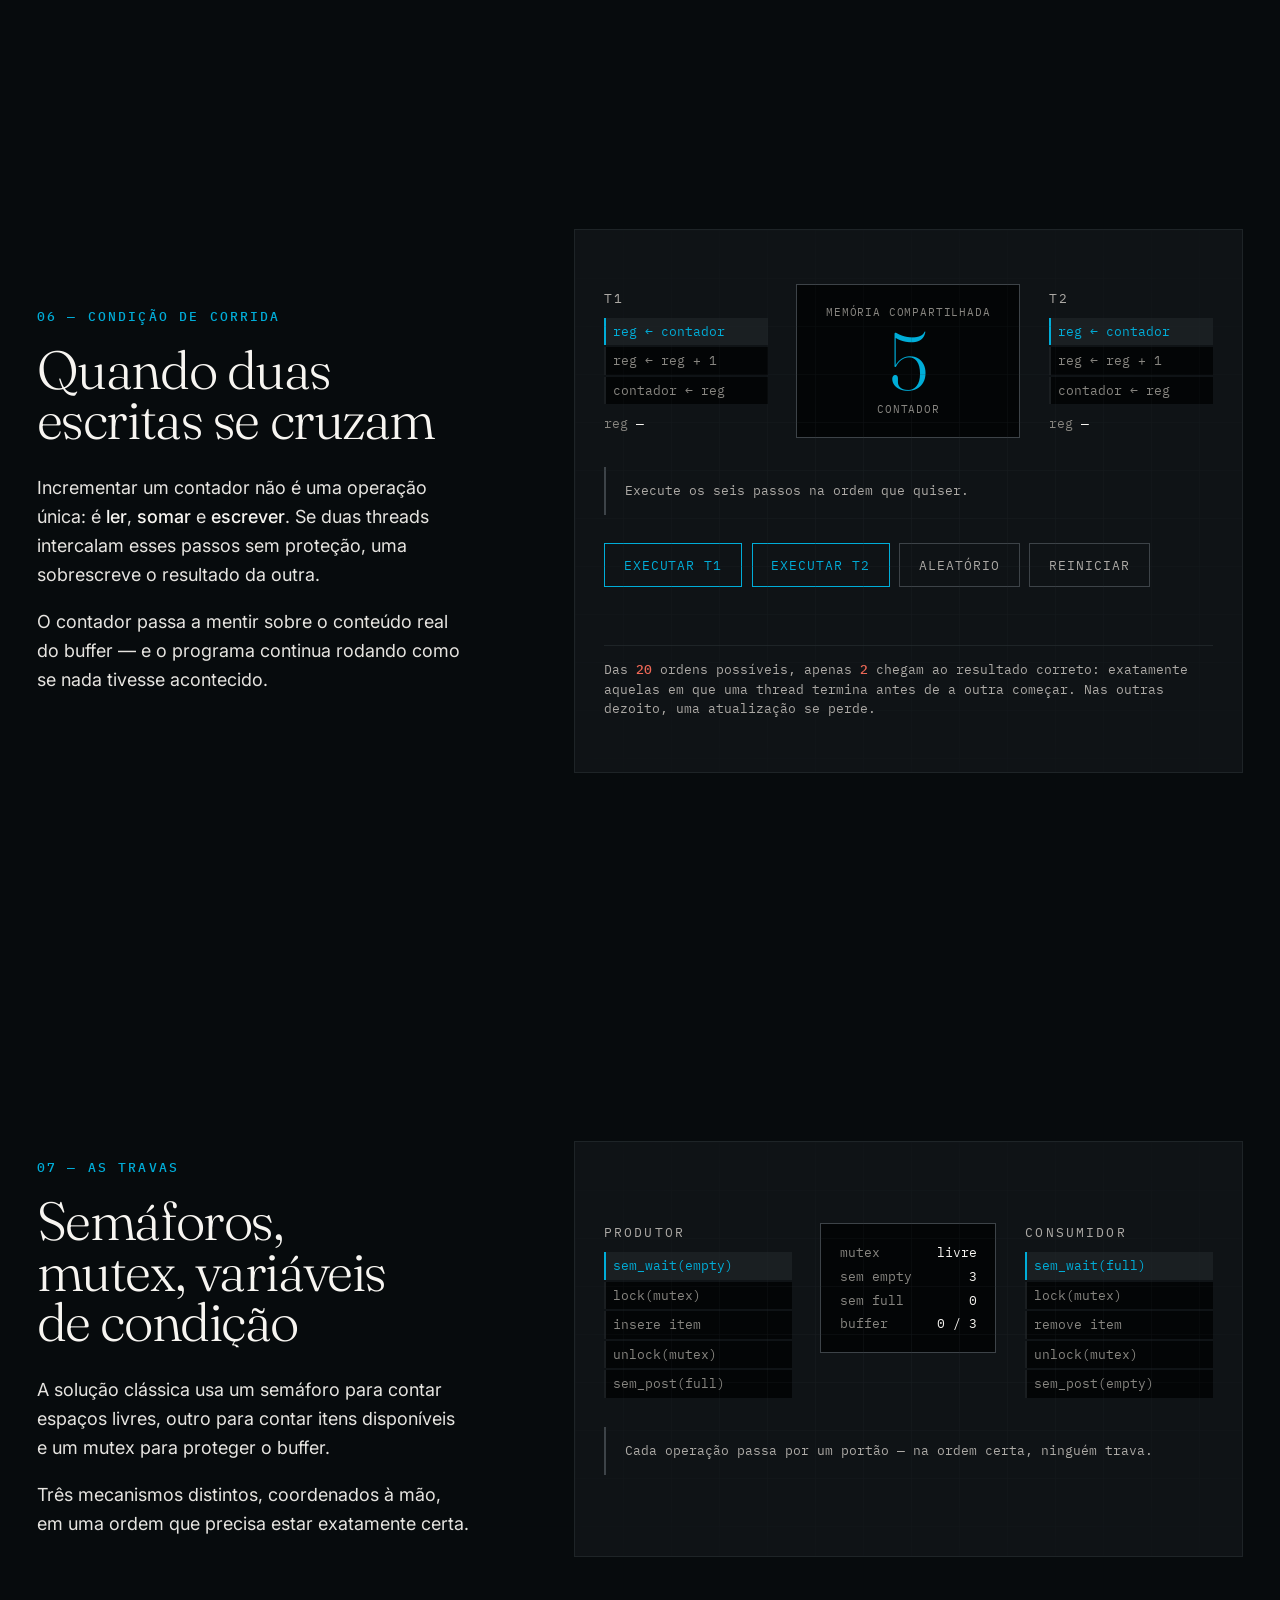
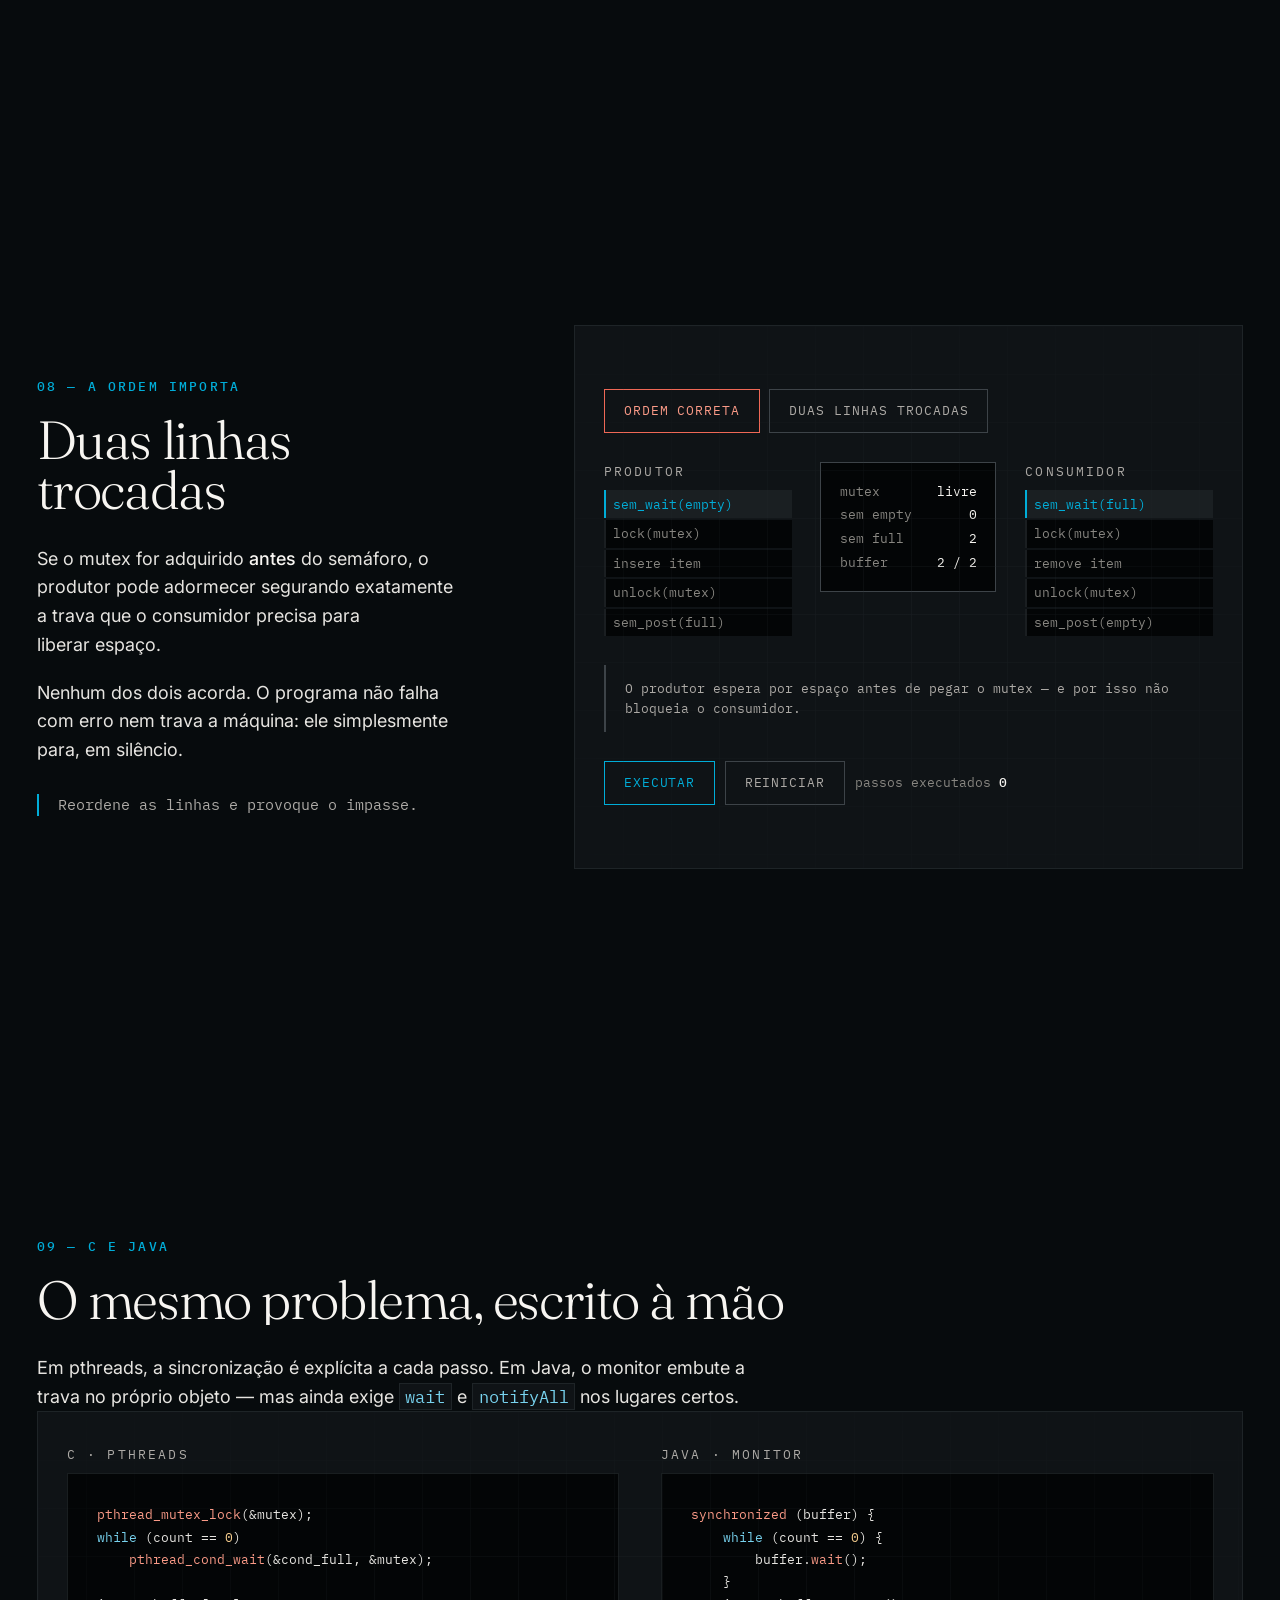
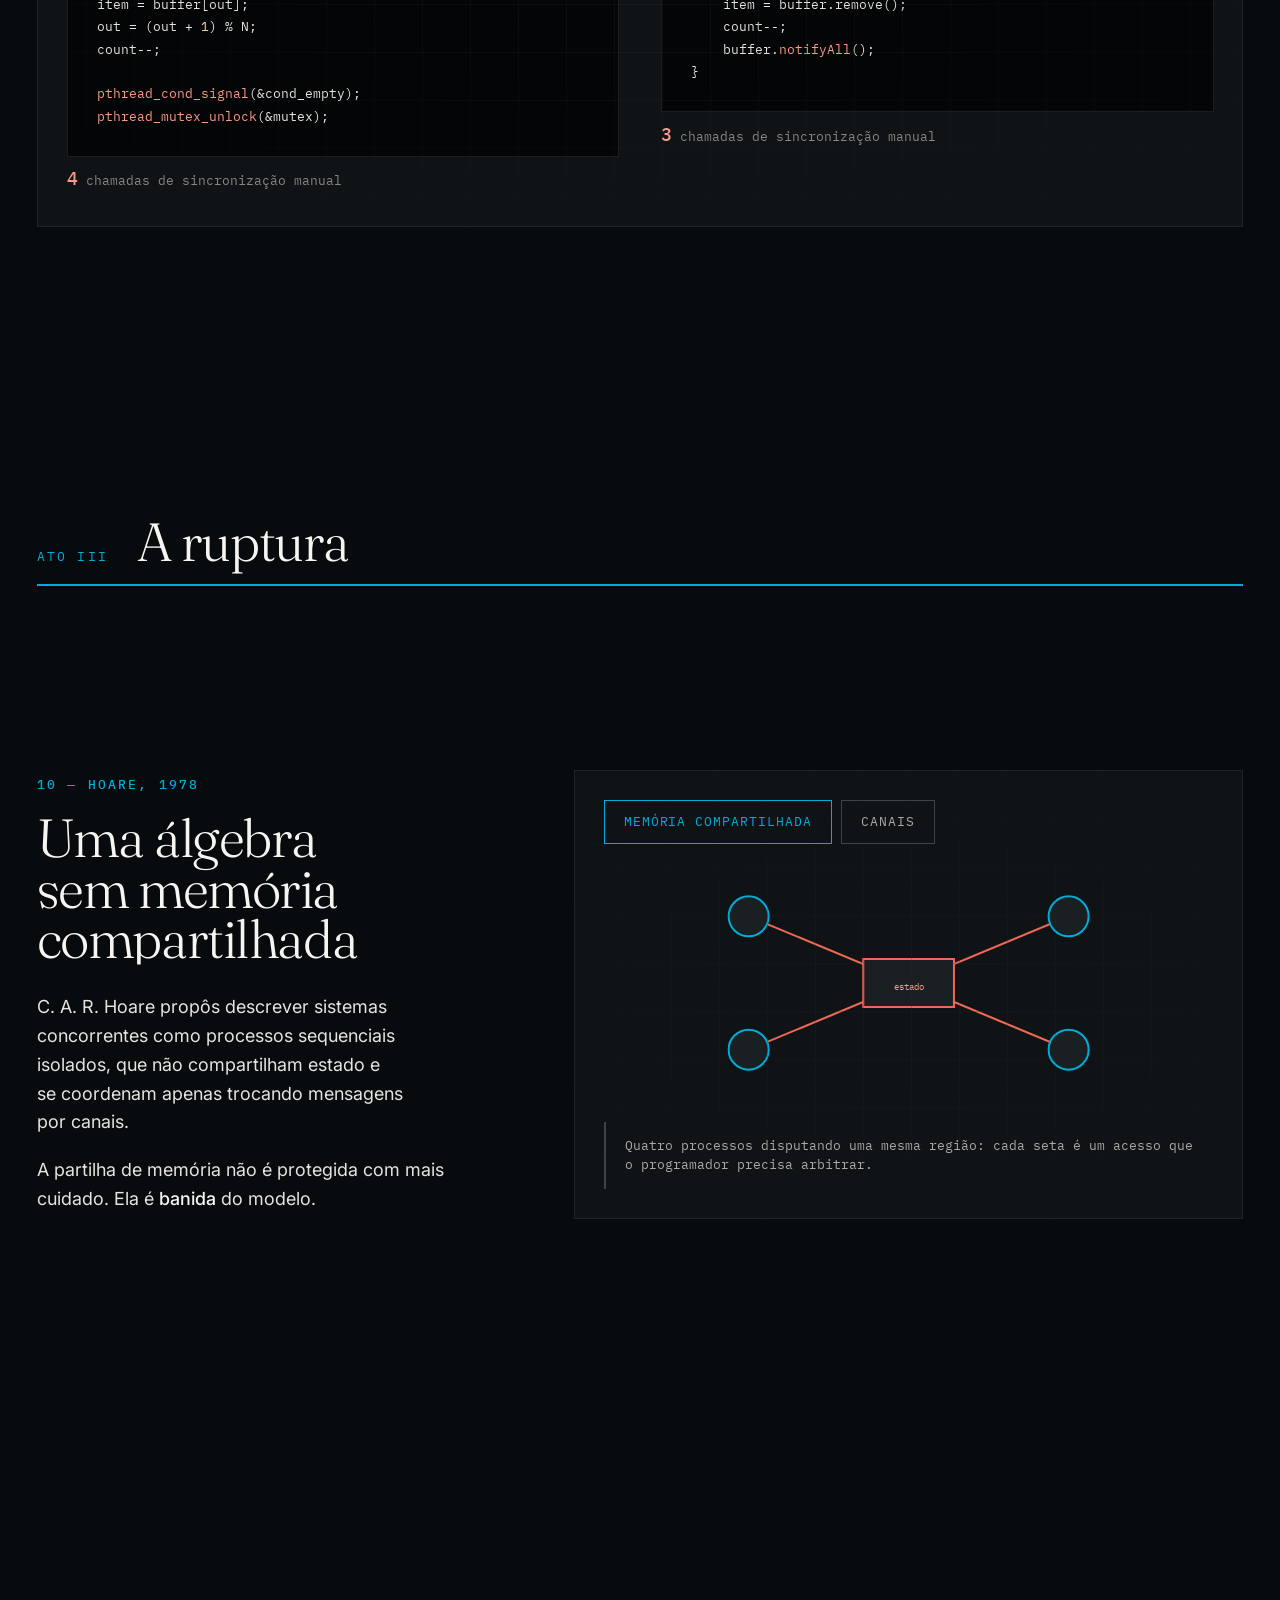
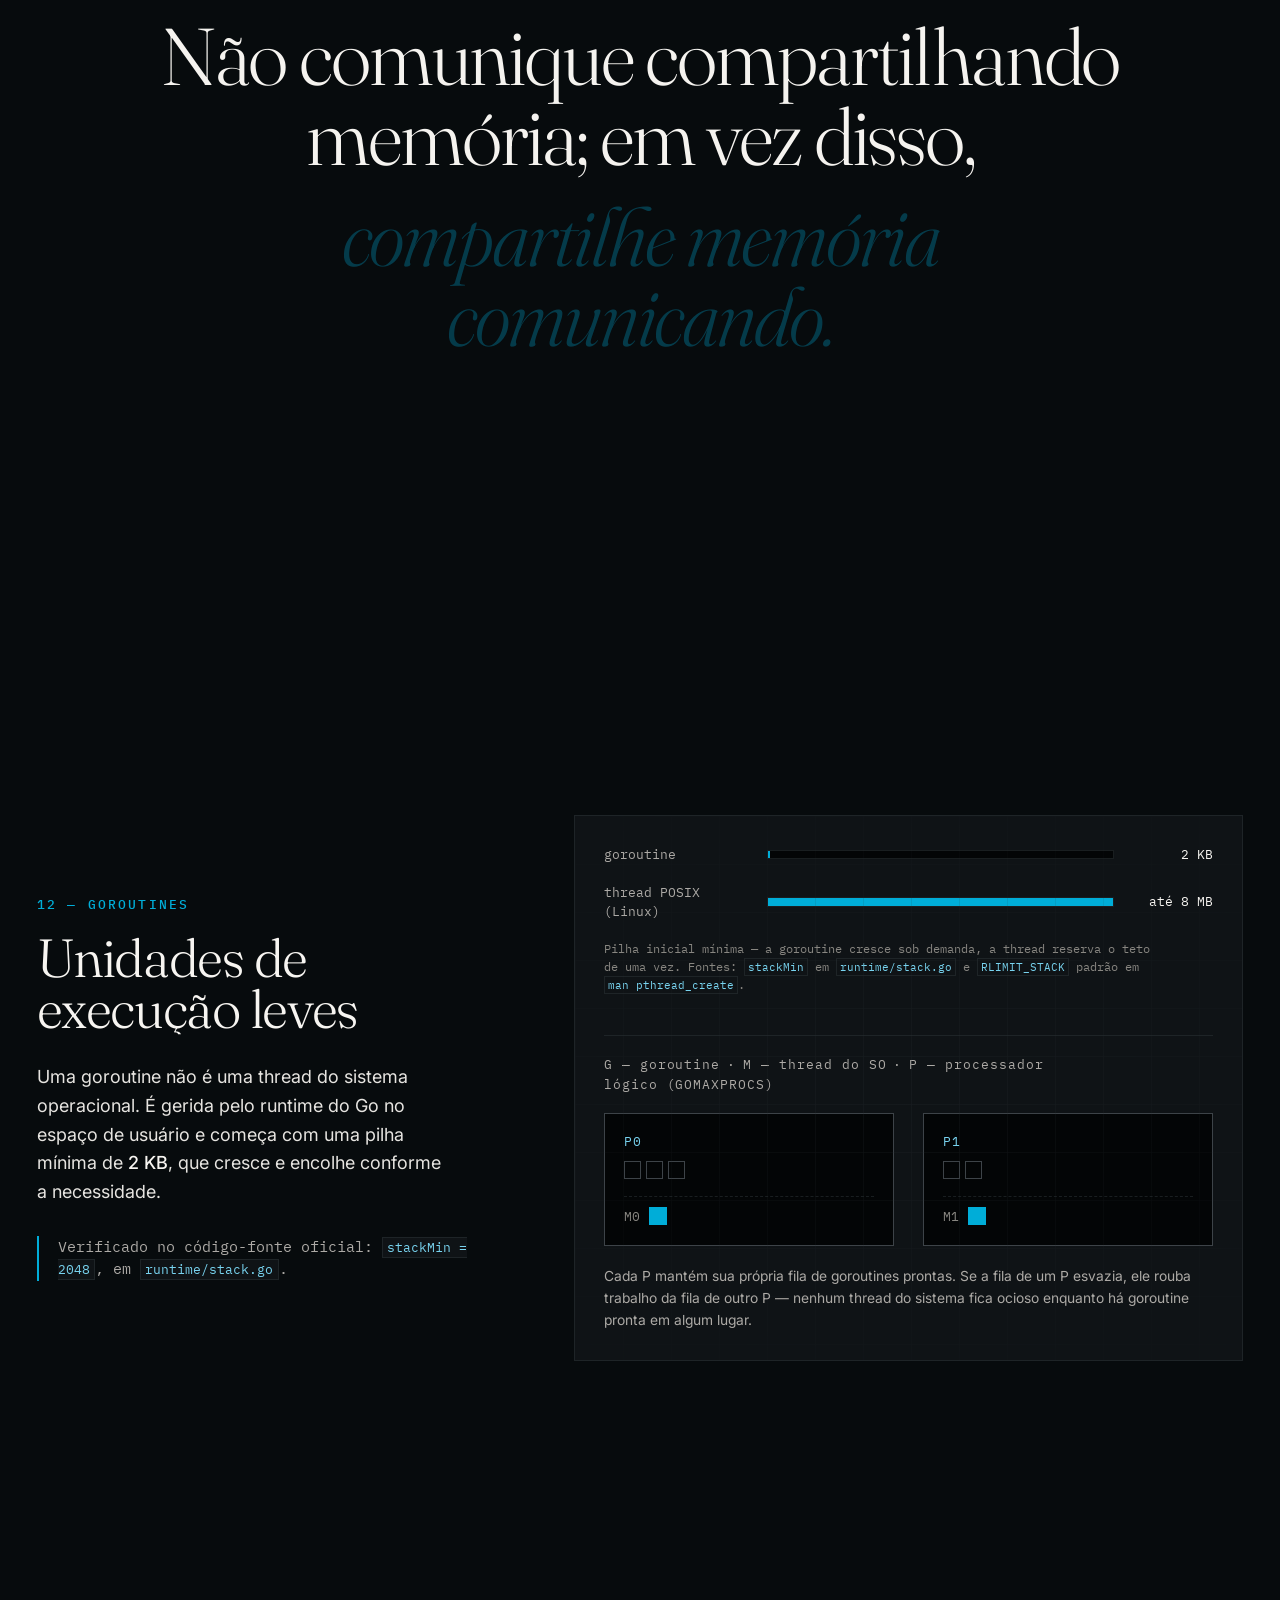
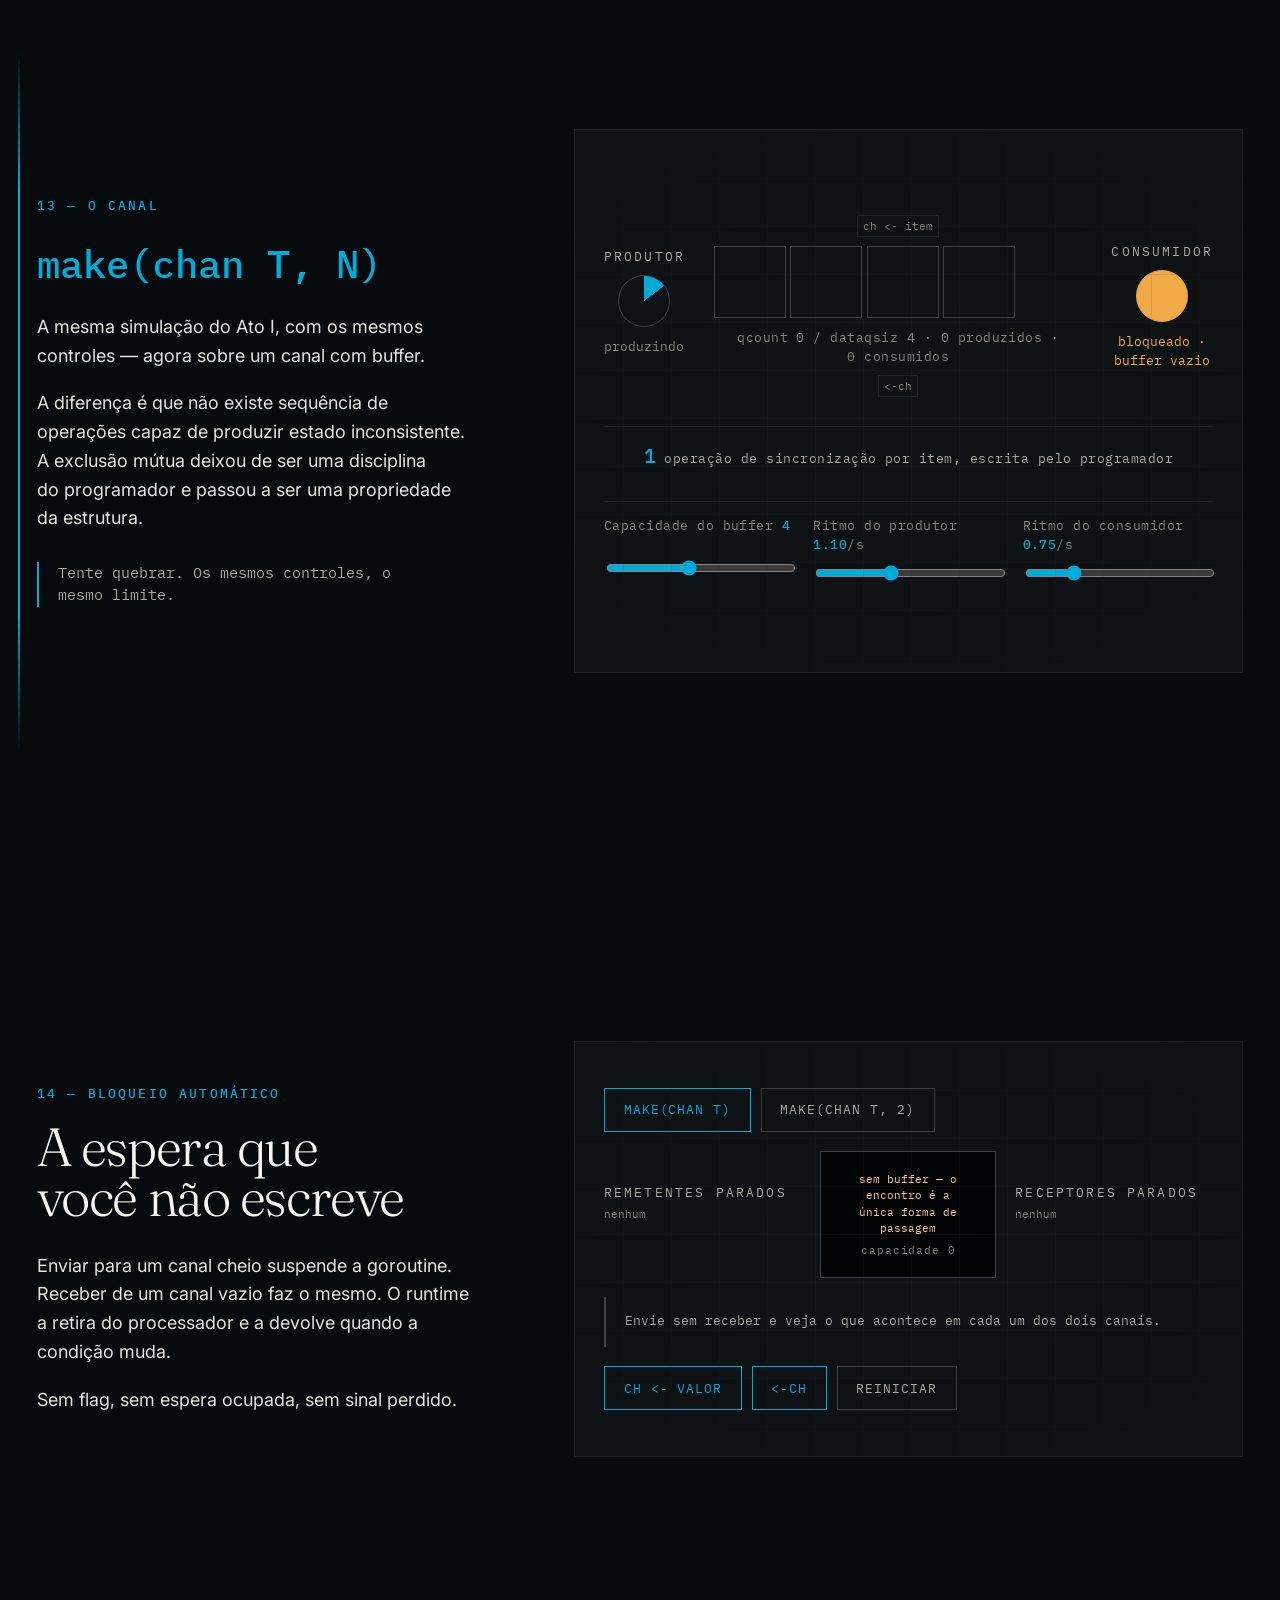
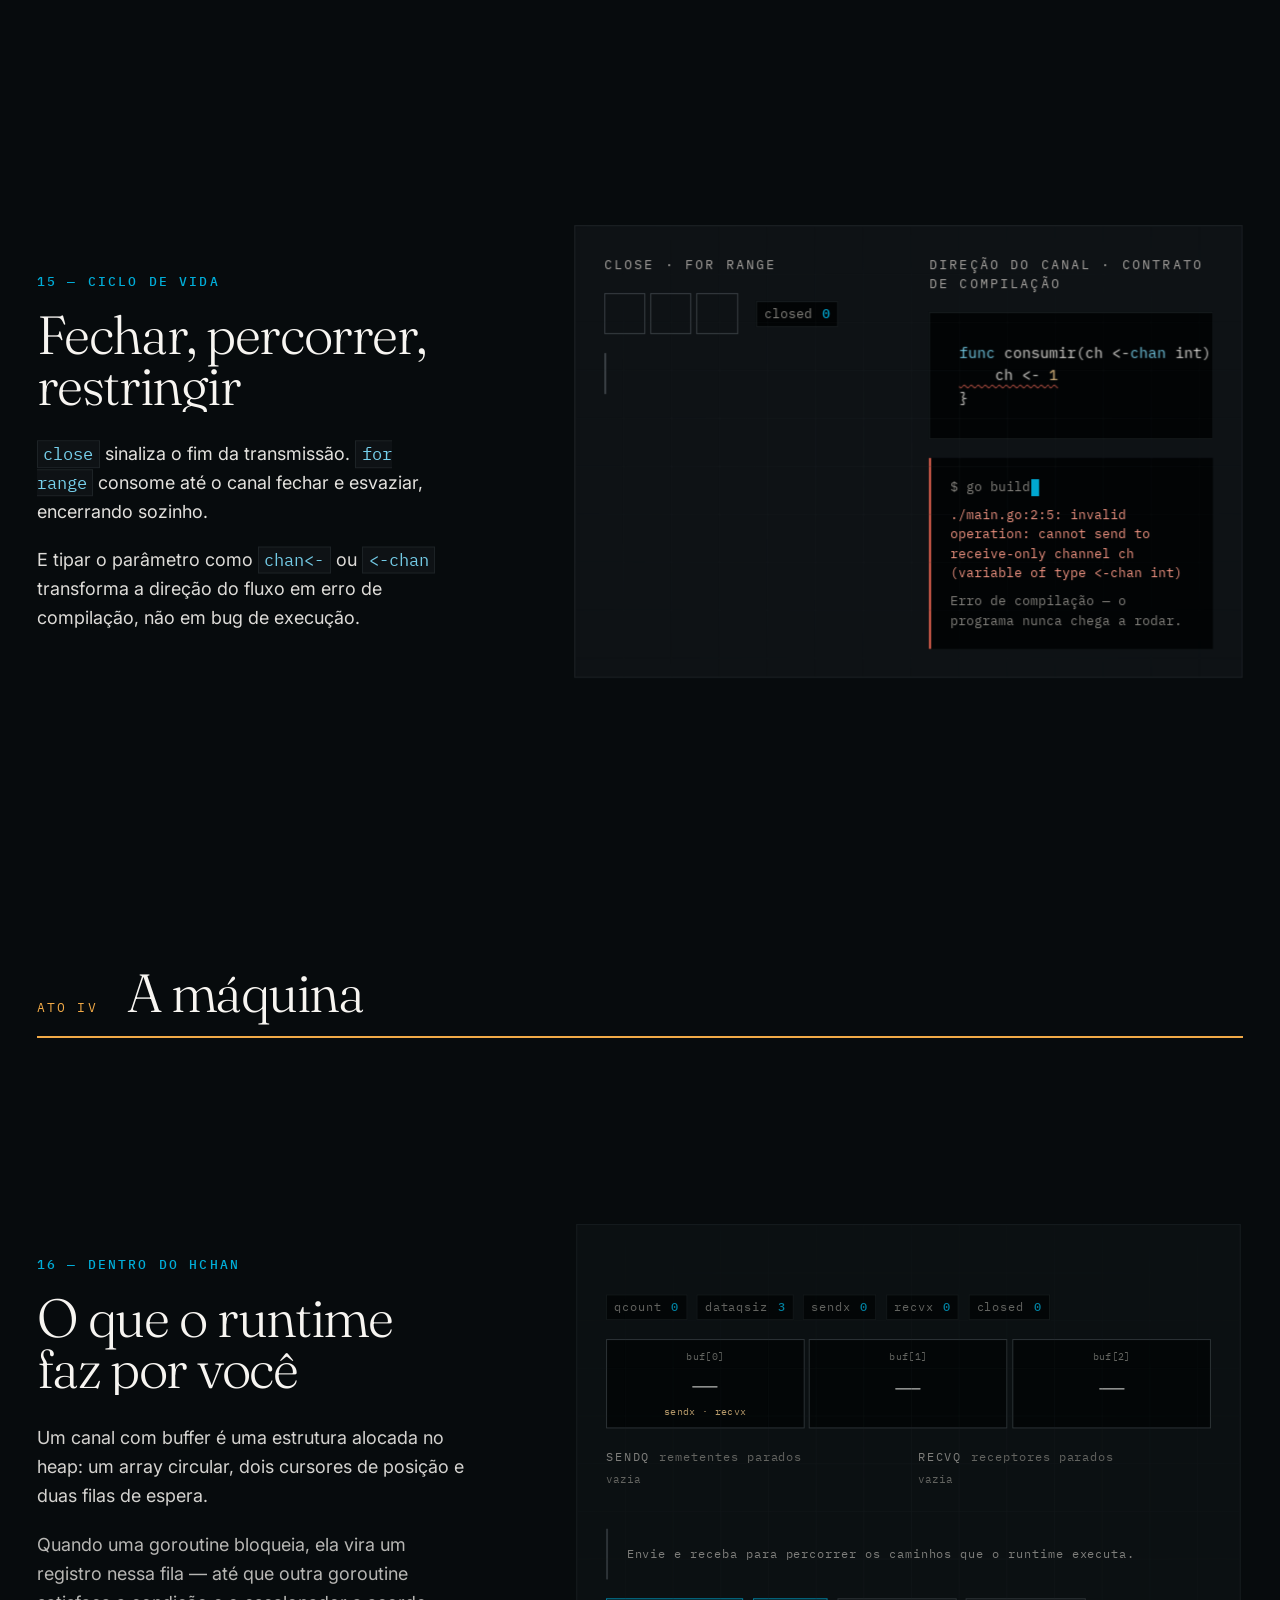
==== commit 57f50ba4: "feat: favicon e apple-touch-icon - ponto ciano sobre grafite SVG como fonte de verdade (favicon.svg)" ====
--- a/public/index.html
+++ b/public/index.html
@@ -5,6 +5,10 @@
 <meta name="viewport" content="width=device-width, initial-scale=1">
 <title>CANAL — O problema produtor–consumidor e a concorrência em Go</title>
 <meta name="description" content="Experiência interativa sobre o problema clássico do produtor–consumidor: do buffer limitado e das travas manuais em C e Java até goroutines e canais no modelo CSP de Go.">
+
+<link rel="icon" href="./assets/img/favicon.svg" type="image/svg+xml">
+<link rel="icon" href="./assets/img/favicon-32.png" sizes="32x32" type="image/png">
+<link rel="apple-touch-icon" href="./assets/img/apple-touch-icon.png">
 
 <link rel="preconnect" href="https://fonts.googleapis.com">
 <link rel="preconnect" href="https://fonts.gstatic.com" crossorigin>
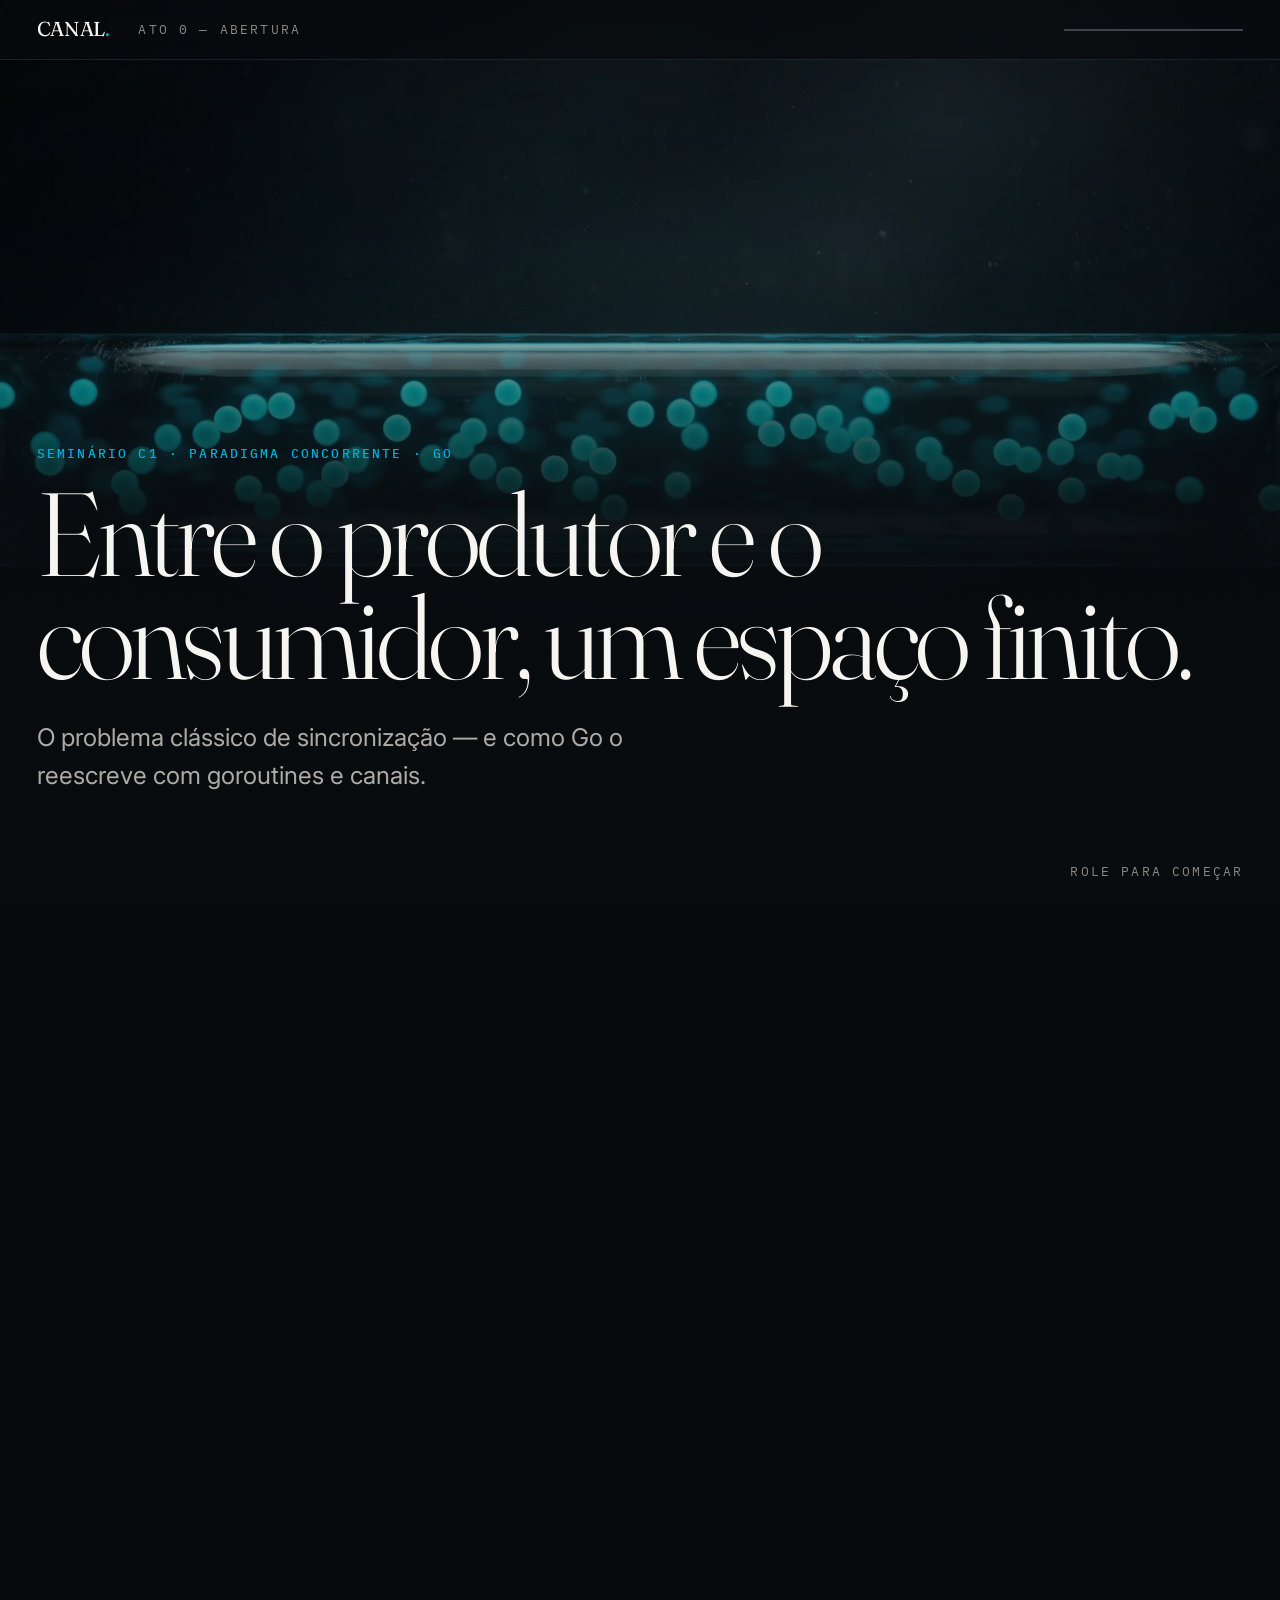
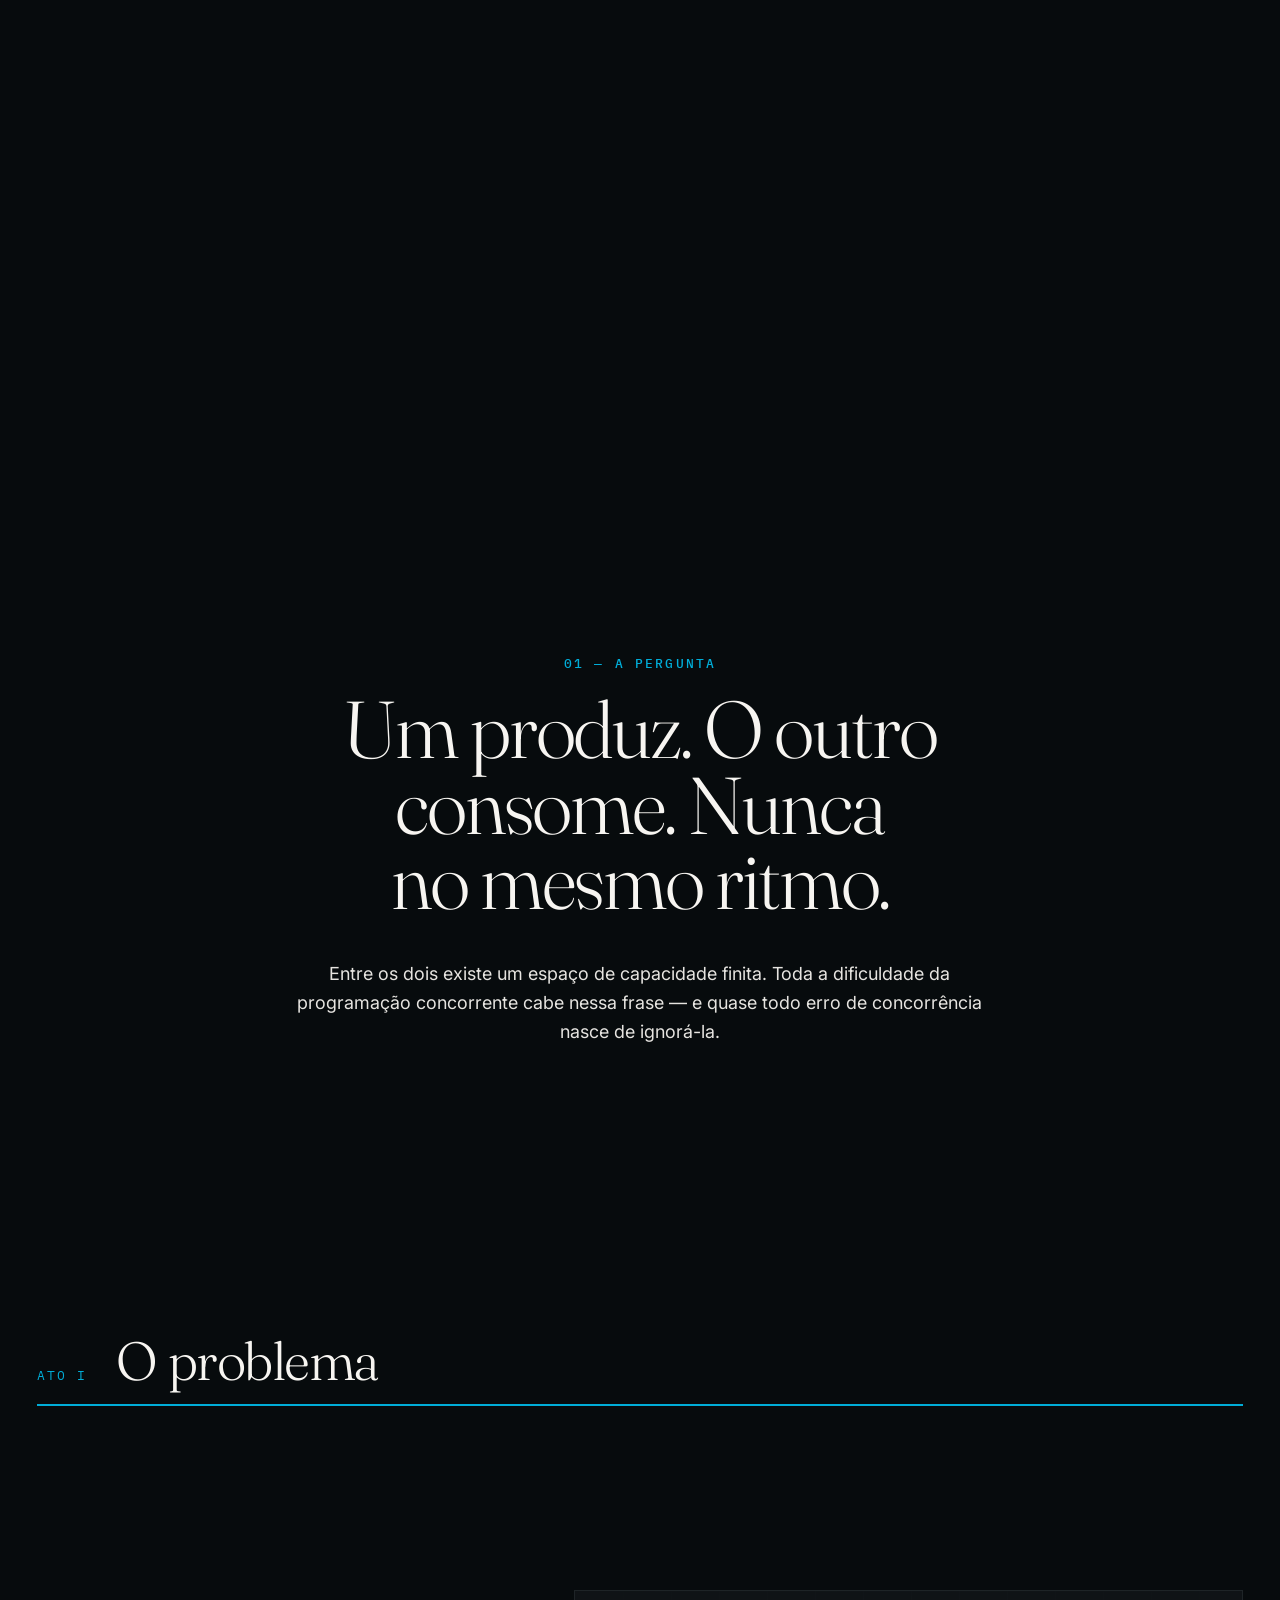
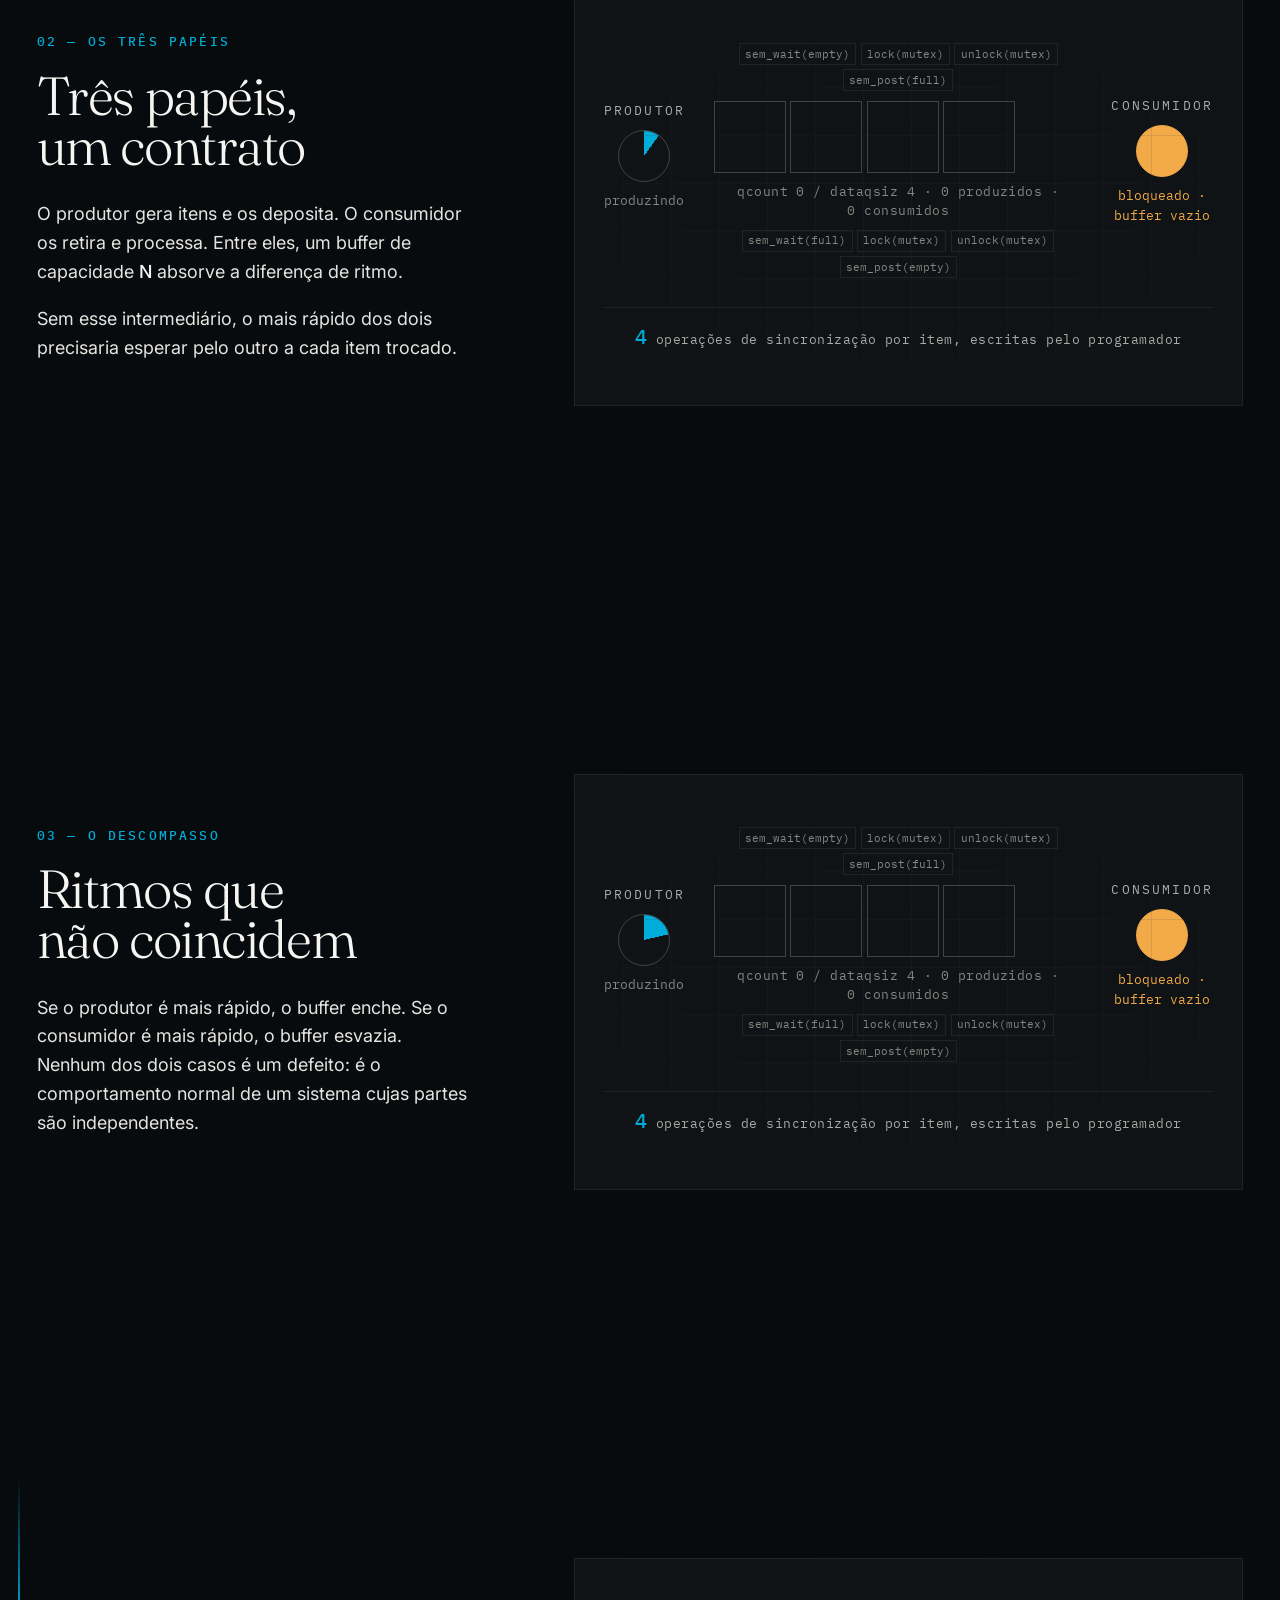
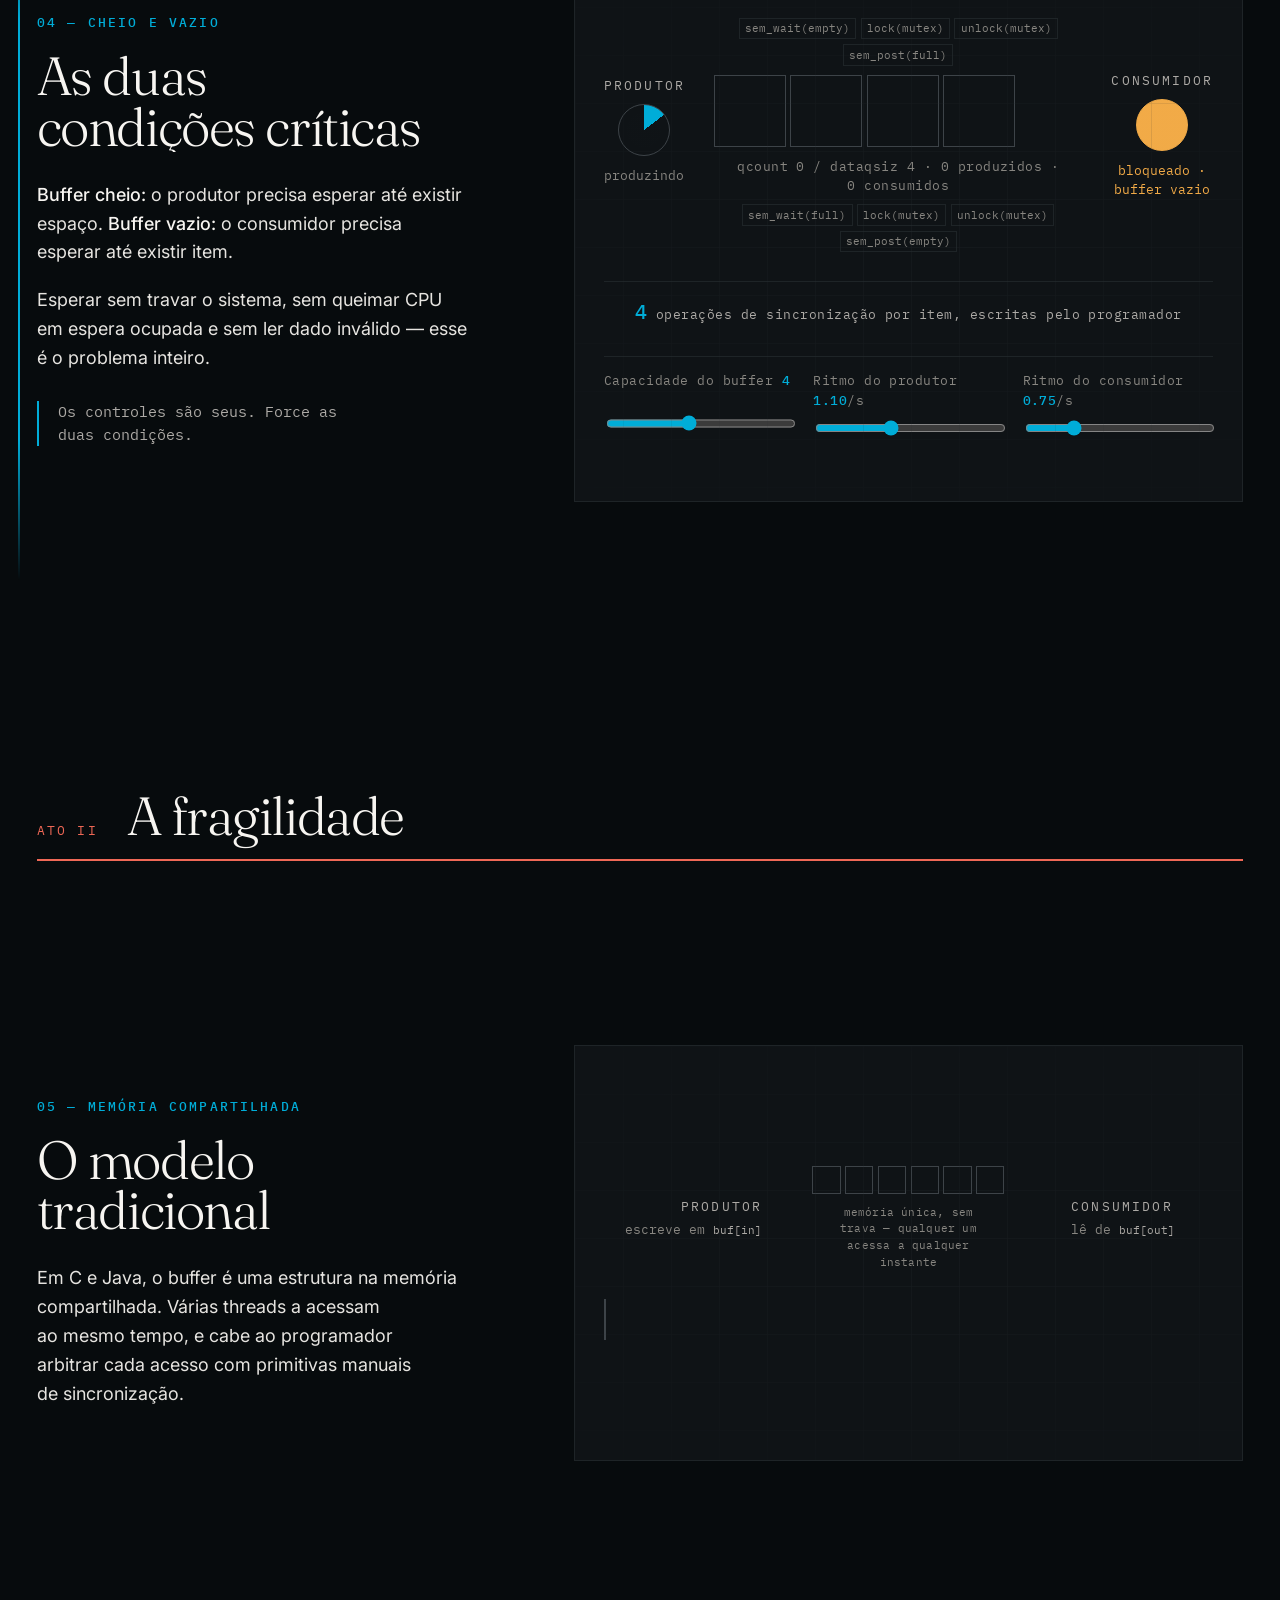
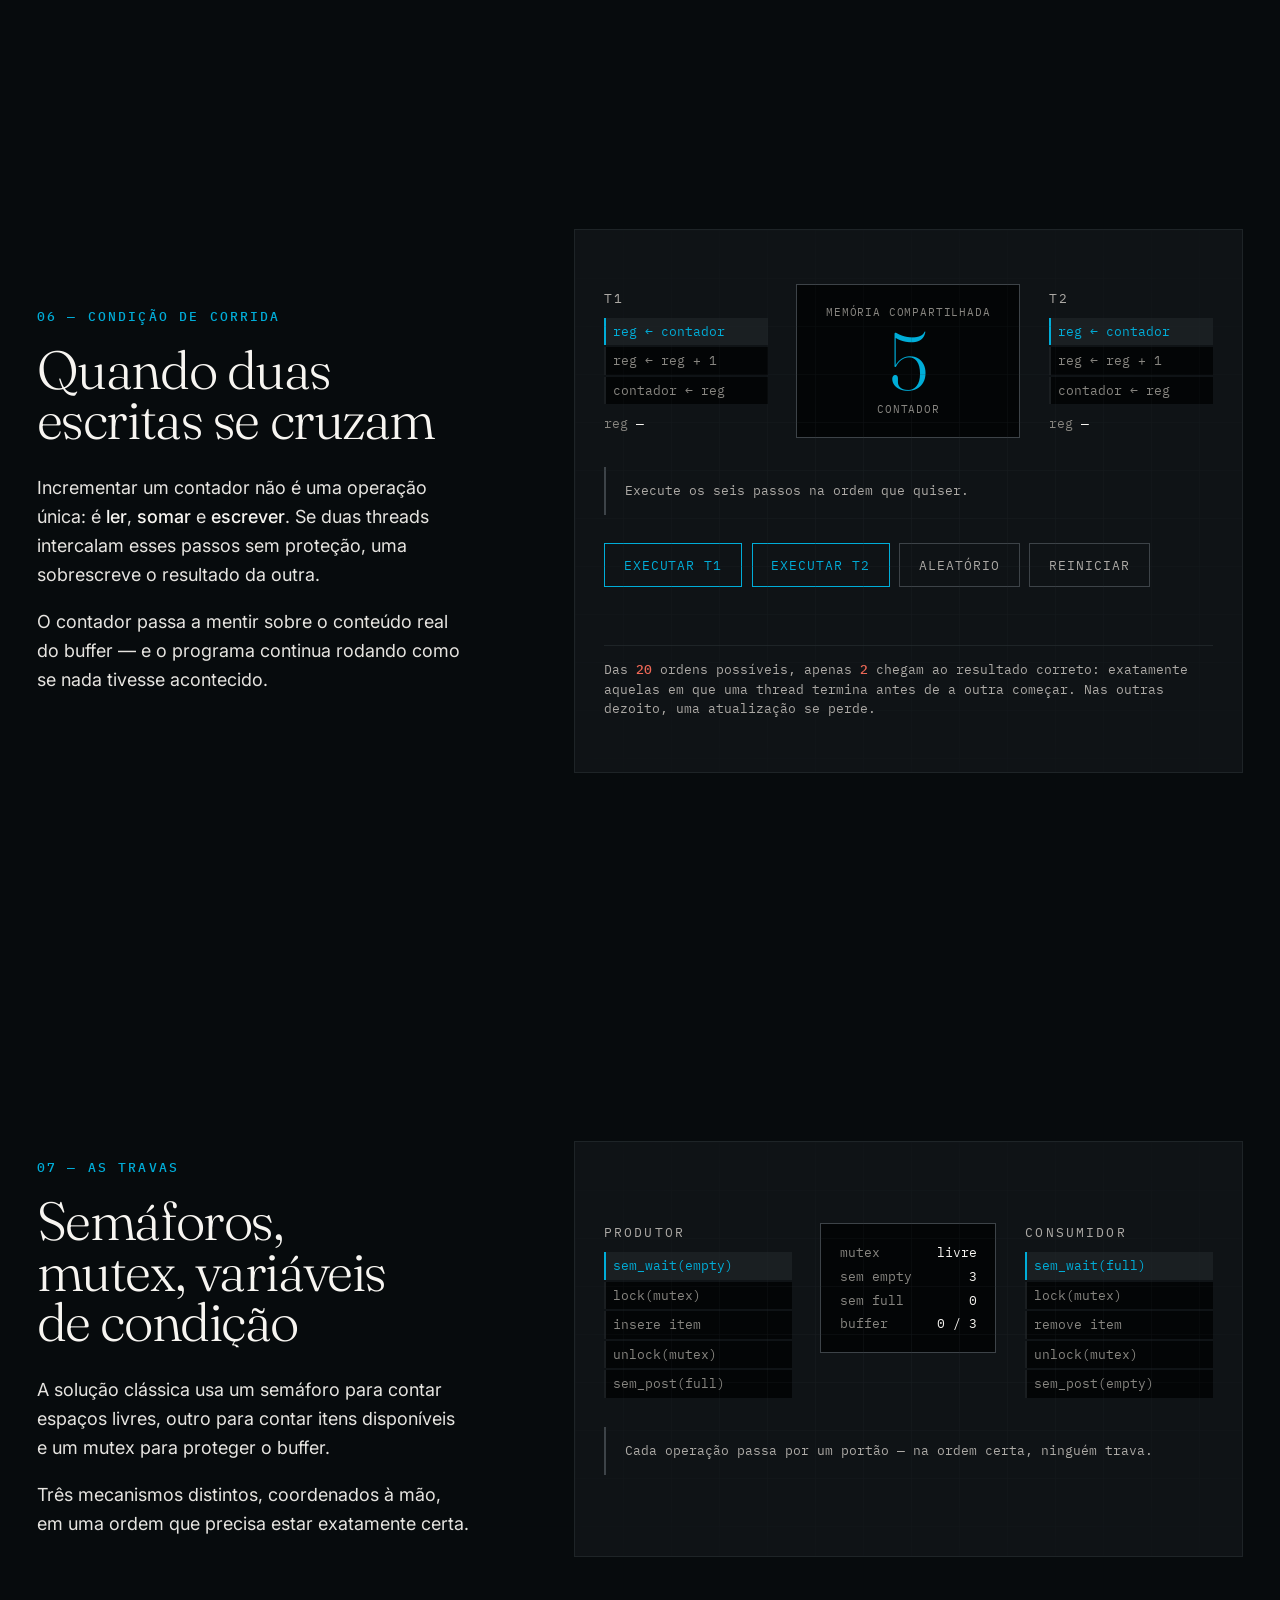
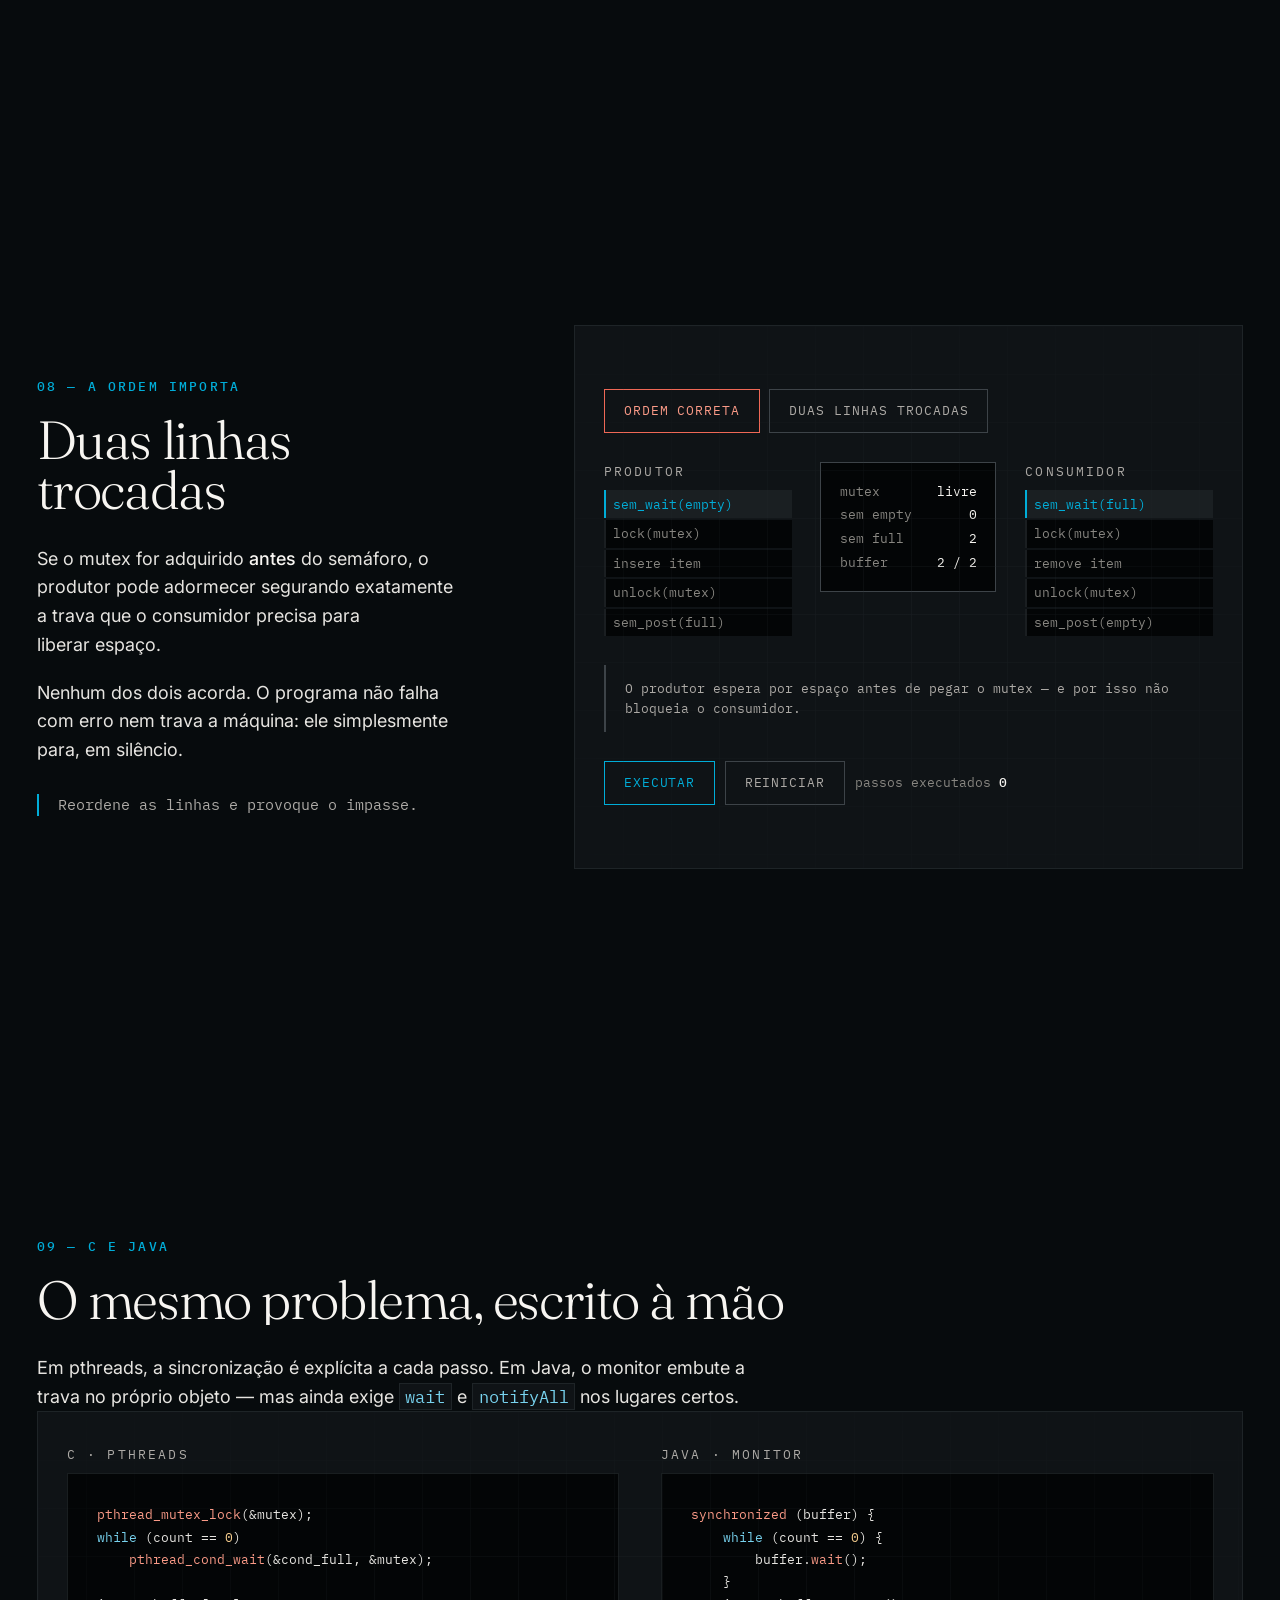
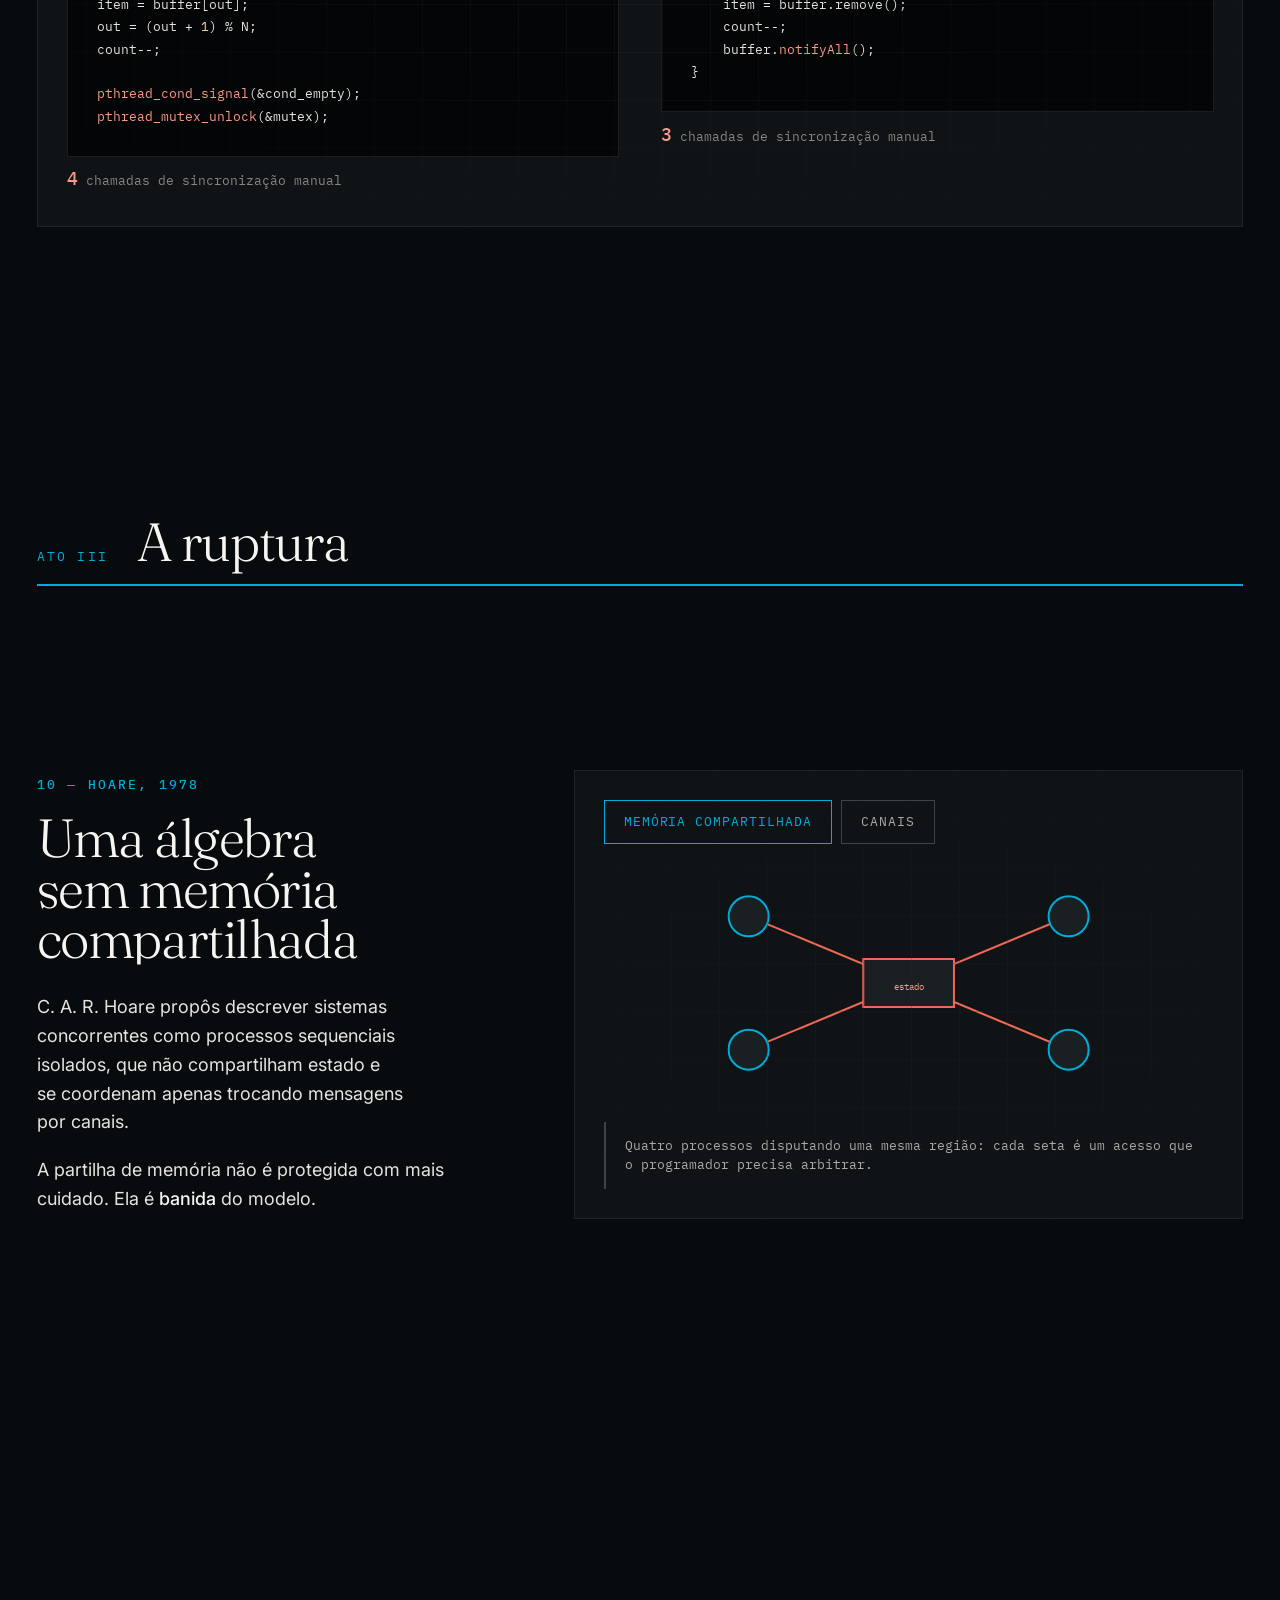
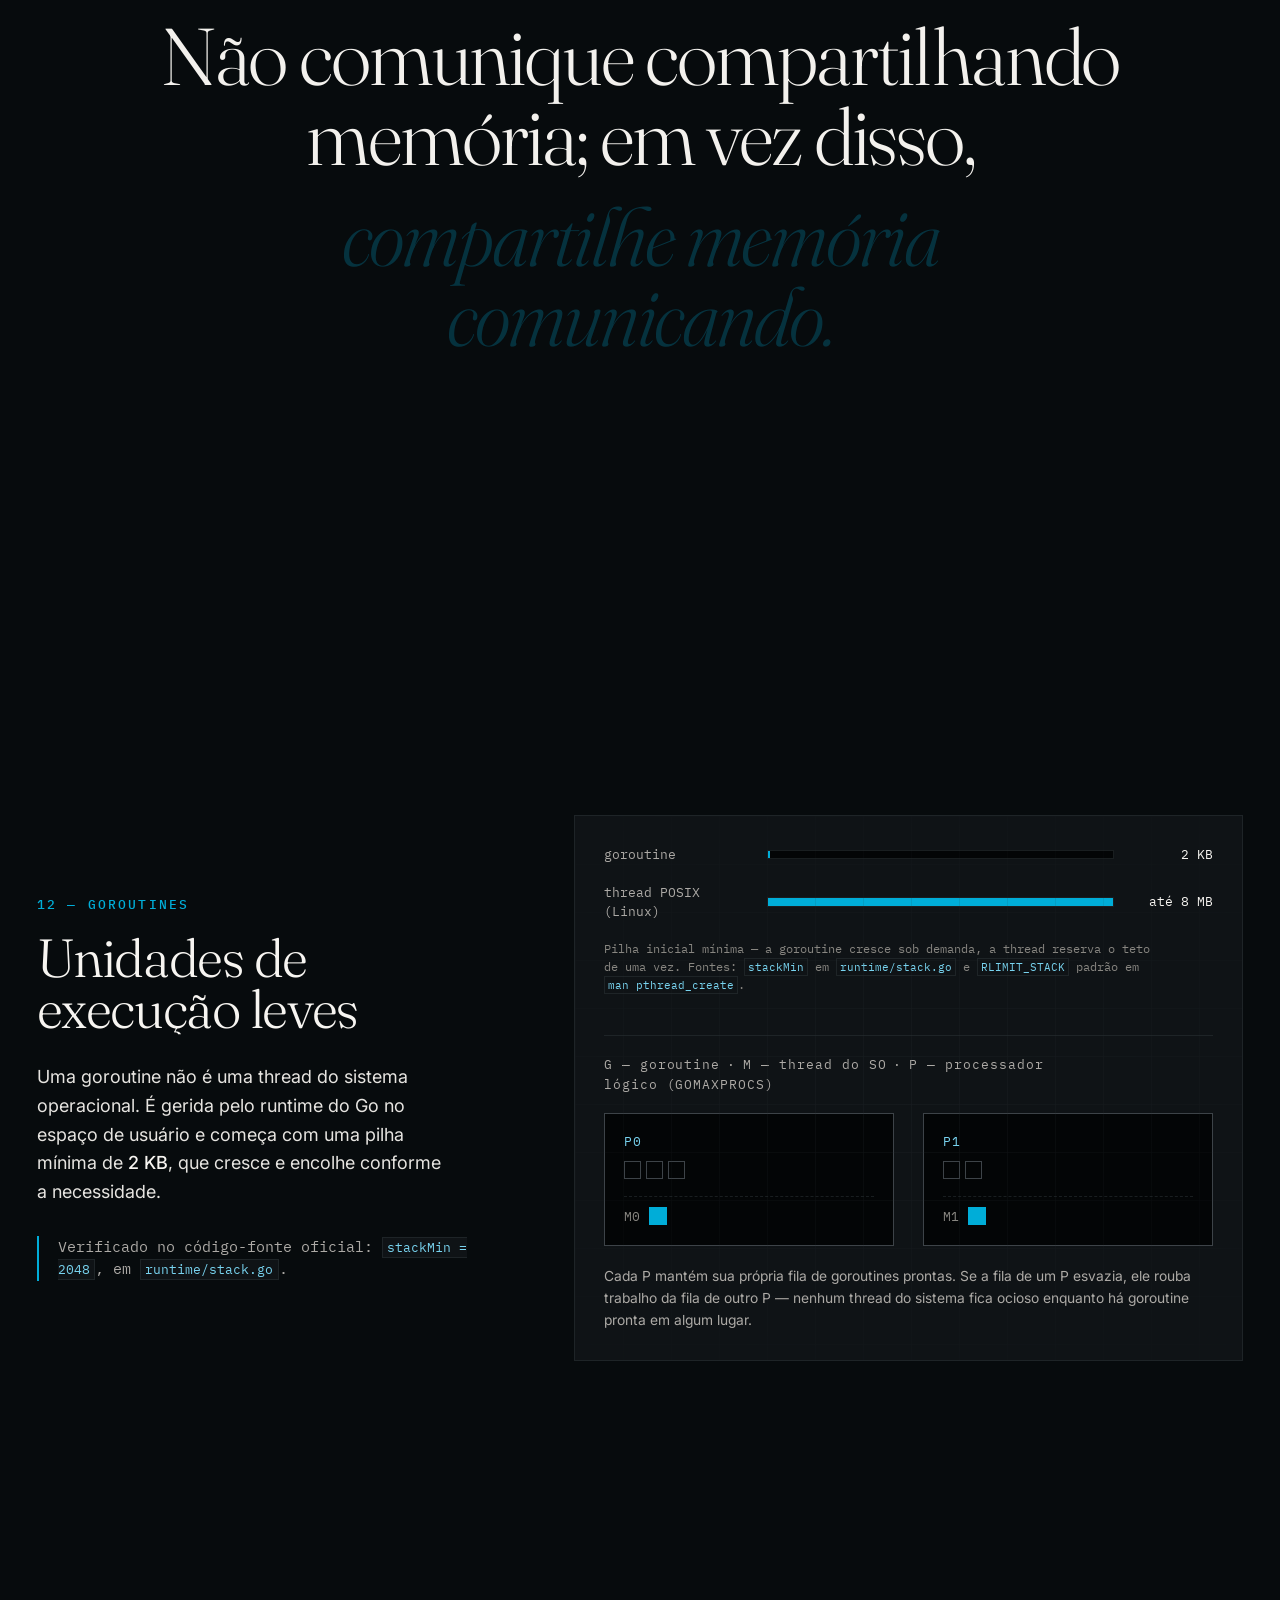
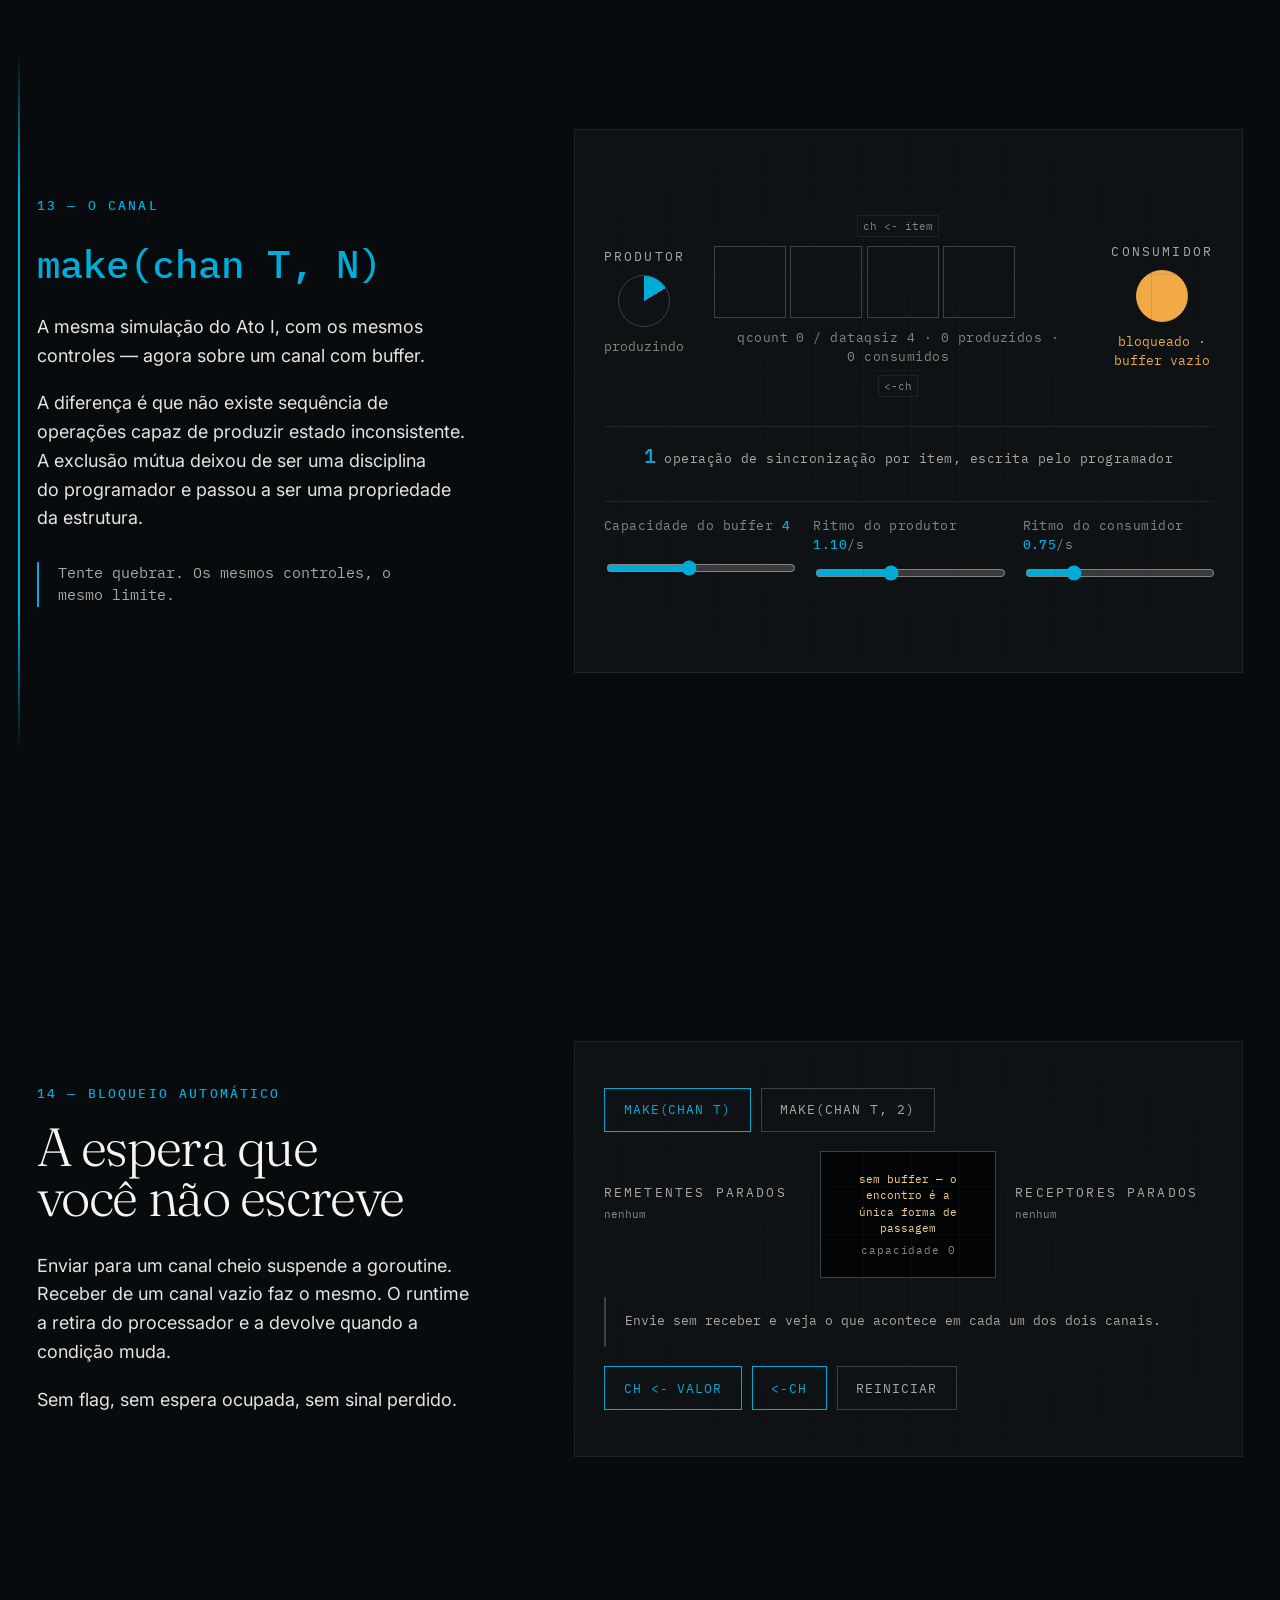
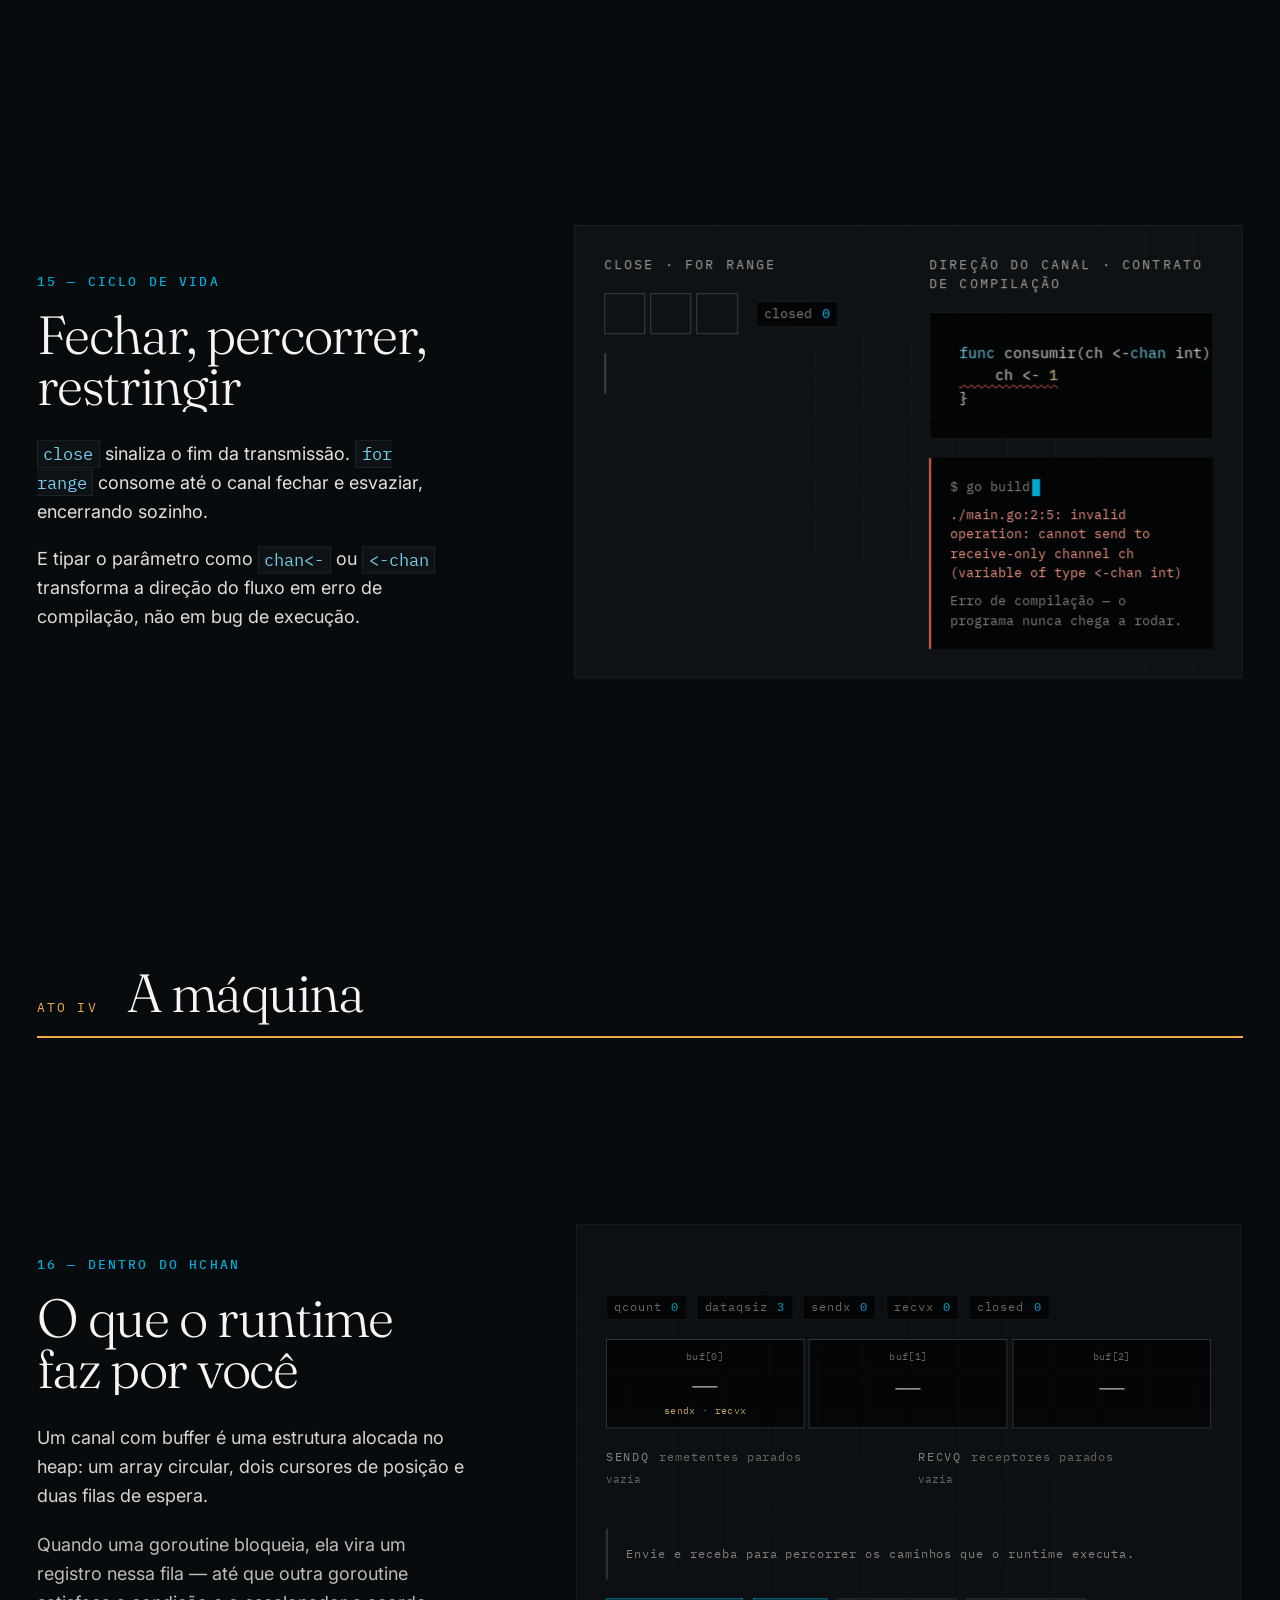
==== commit 5fe86bc1: "feat: Open Graph, Twitter Card e theme-color para preview de link Compartilhar o link (WhatsApp, e-m" ====
--- a/public/index.html
+++ b/public/index.html
@@ -9,6 +9,23 @@
 <link rel="icon" href="./assets/img/favicon.svg" type="image/svg+xml">
 <link rel="icon" href="./assets/img/favicon-32.png" sizes="32x32" type="image/png">
 <link rel="apple-touch-icon" href="./assets/img/apple-touch-icon.png">
+<meta name="theme-color" content="#070b0d">
+<link rel="canonical" href="https://prodconsumer.web.app/">
+
+<meta property="og:type" content="website">
+<meta property="og:url" content="https://prodconsumer.web.app/">
+<meta property="og:locale" content="pt_BR">
+<meta property="og:title" content="CANAL — O problema produtor–consumidor e a concorrência em Go">
+<meta property="og:description" content="Experiência interativa sobre o problema clássico do produtor–consumidor: do buffer limitado e das travas manuais em C e Java até goroutines e canais no modelo CSP de Go.">
+<meta property="og:image" content="https://prodconsumer.web.app/assets/img/og-image.jpg">
+<meta property="og:image:width" content="1200">
+<meta property="og:image:height" content="630">
+<meta property="og:image:alt" content="Um conduto de vidro com esferas cianas em suspensão — o dado em trânsito dentro de um canal.">
+
+<meta name="twitter:card" content="summary_large_image">
+<meta name="twitter:title" content="CANAL — O problema produtor–consumidor e a concorrência em Go">
+<meta name="twitter:description" content="Experiência interativa sobre o problema clássico do produtor–consumidor: do buffer limitado e das travas manuais em C e Java até goroutines e canais no modelo CSP de Go.">
+<meta name="twitter:image" content="https://prodconsumer.web.app/assets/img/og-image.jpg">
 
 <link rel="preconnect" href="https://fonts.googleapis.com">
 <link rel="preconnect" href="https://fonts.gstatic.com" crossorigin>
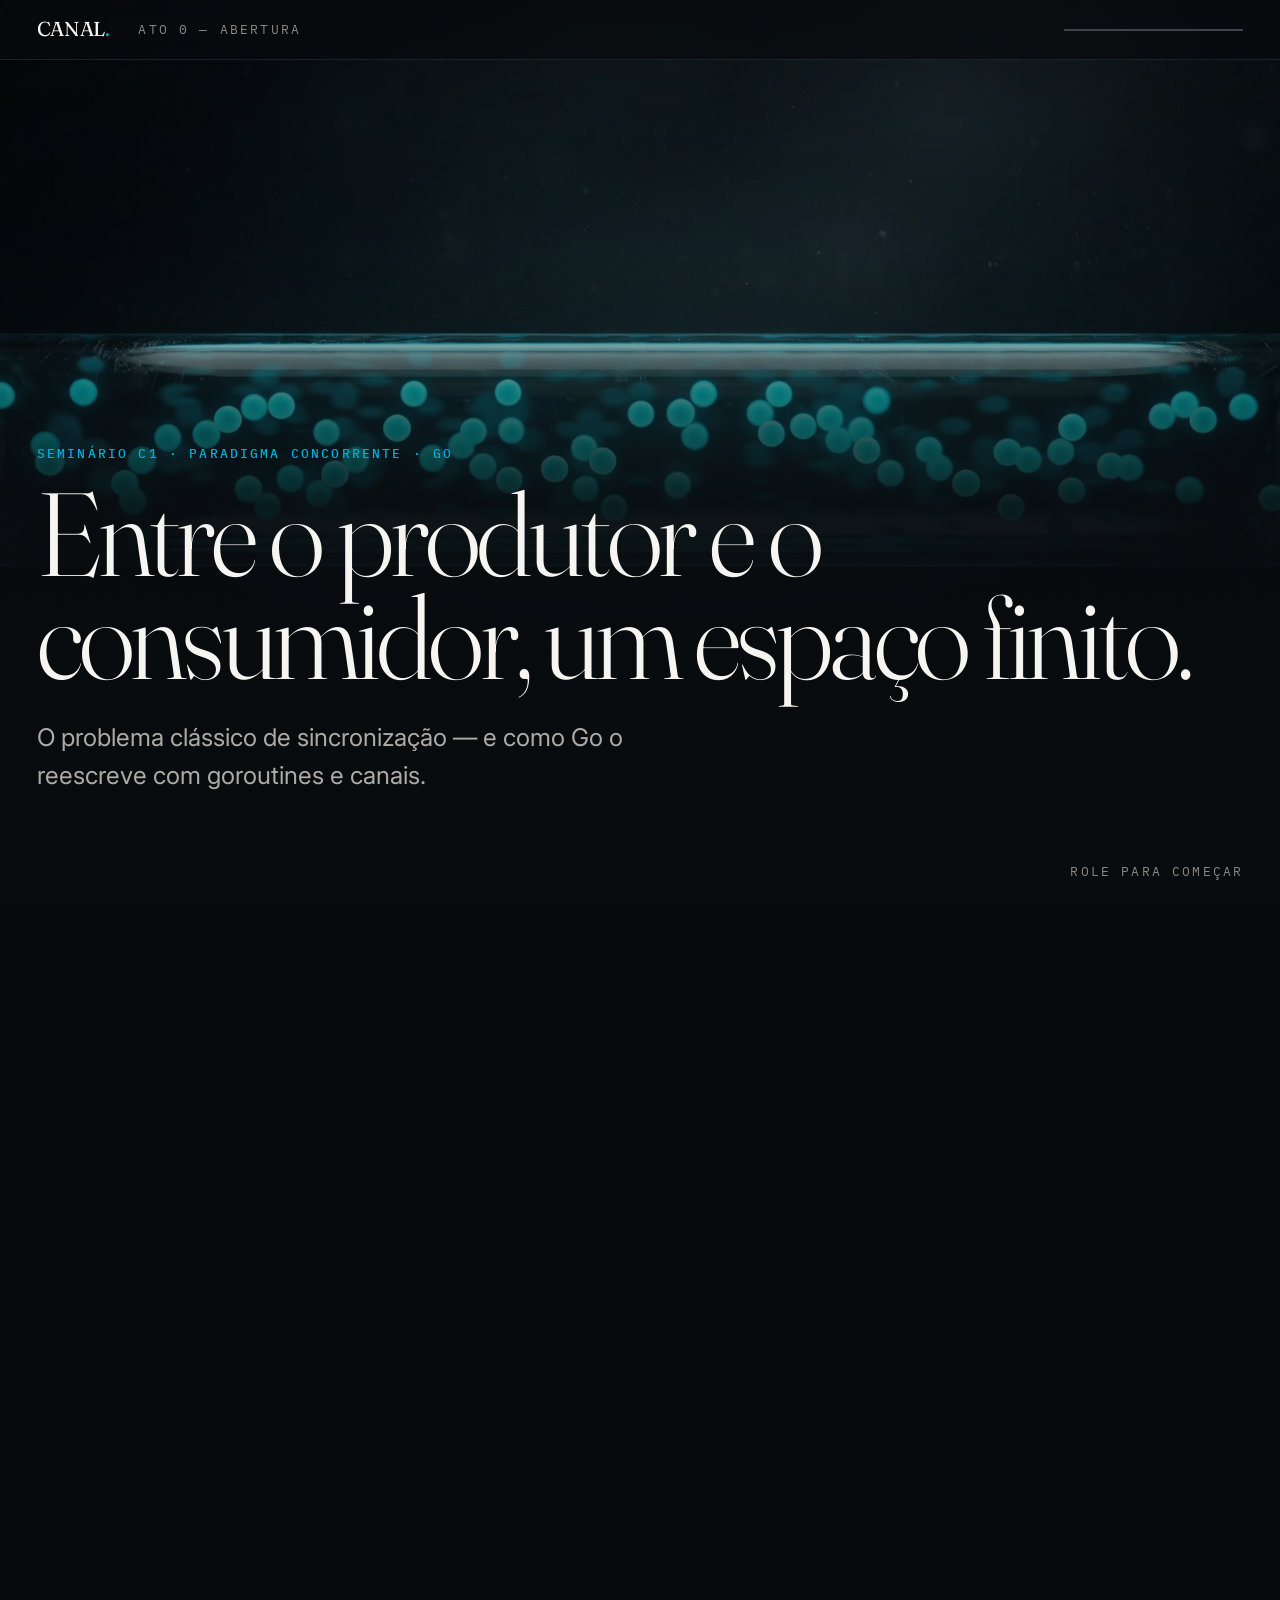
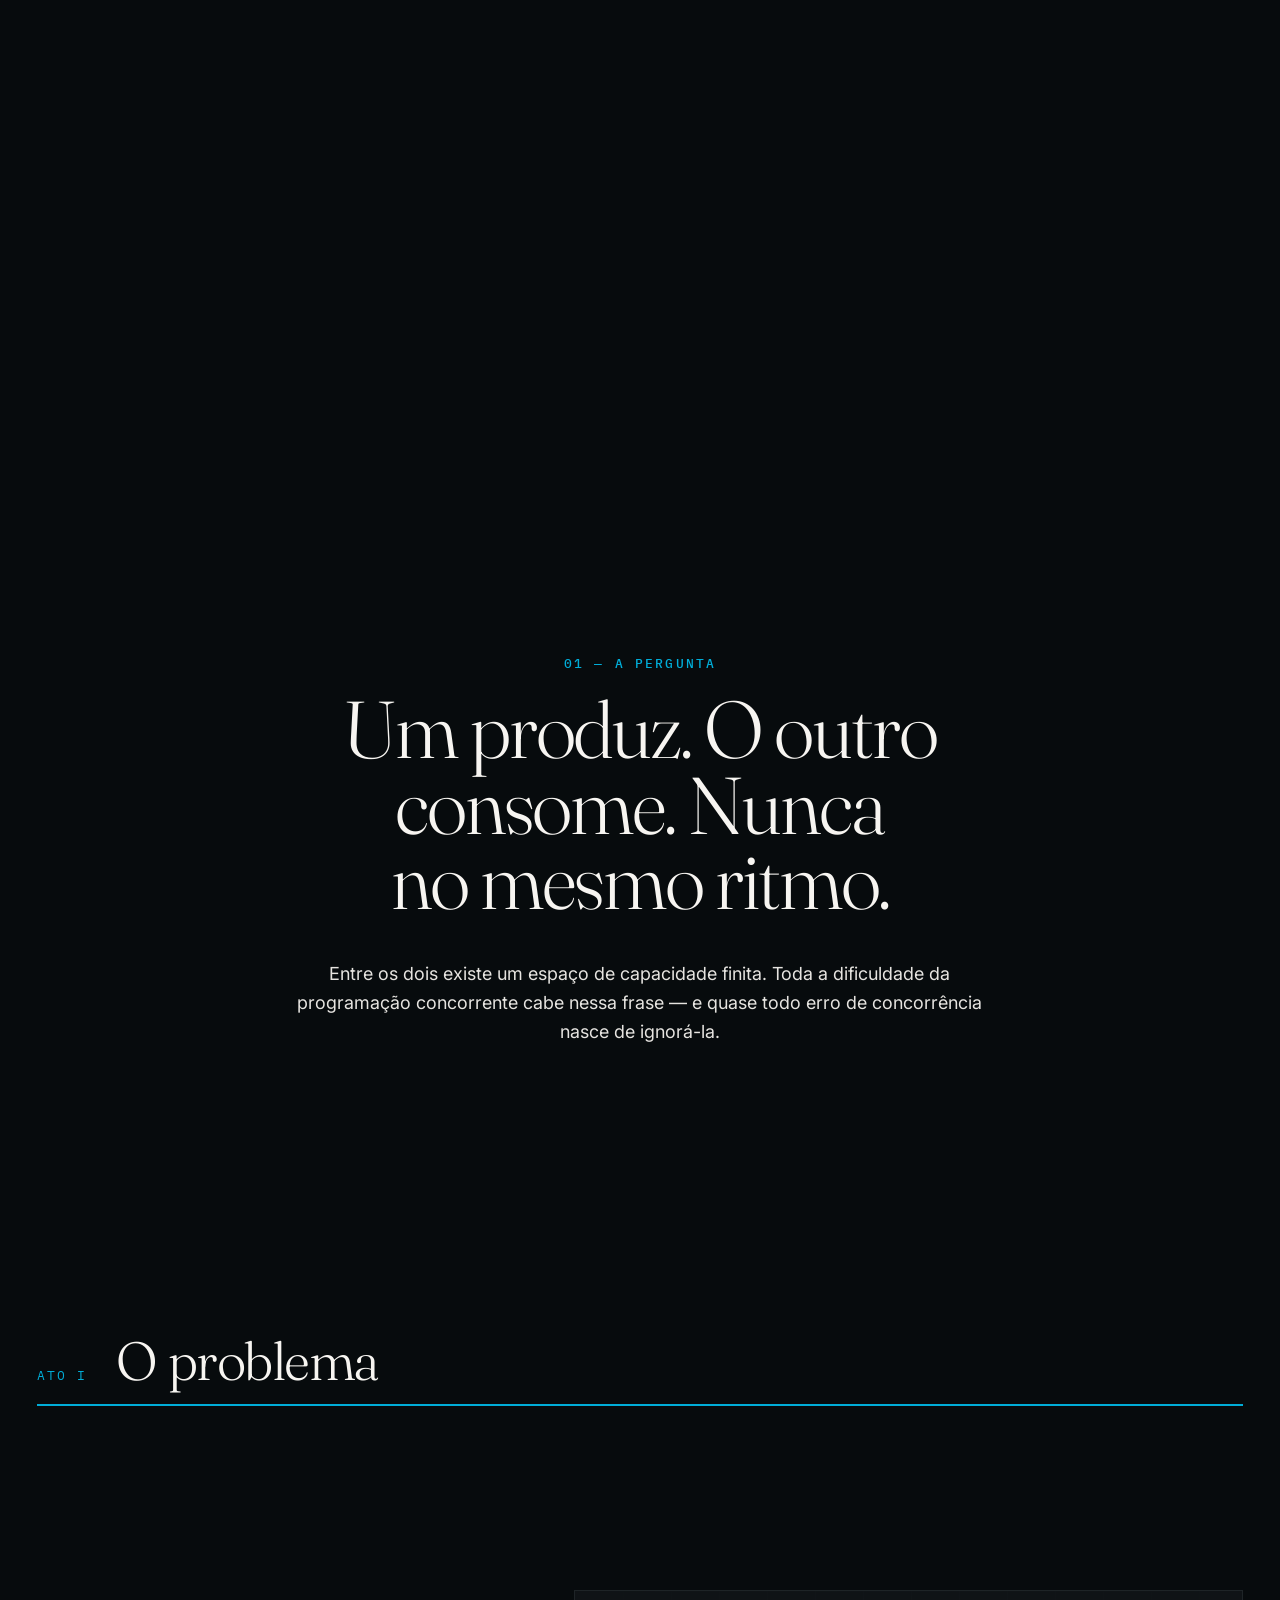
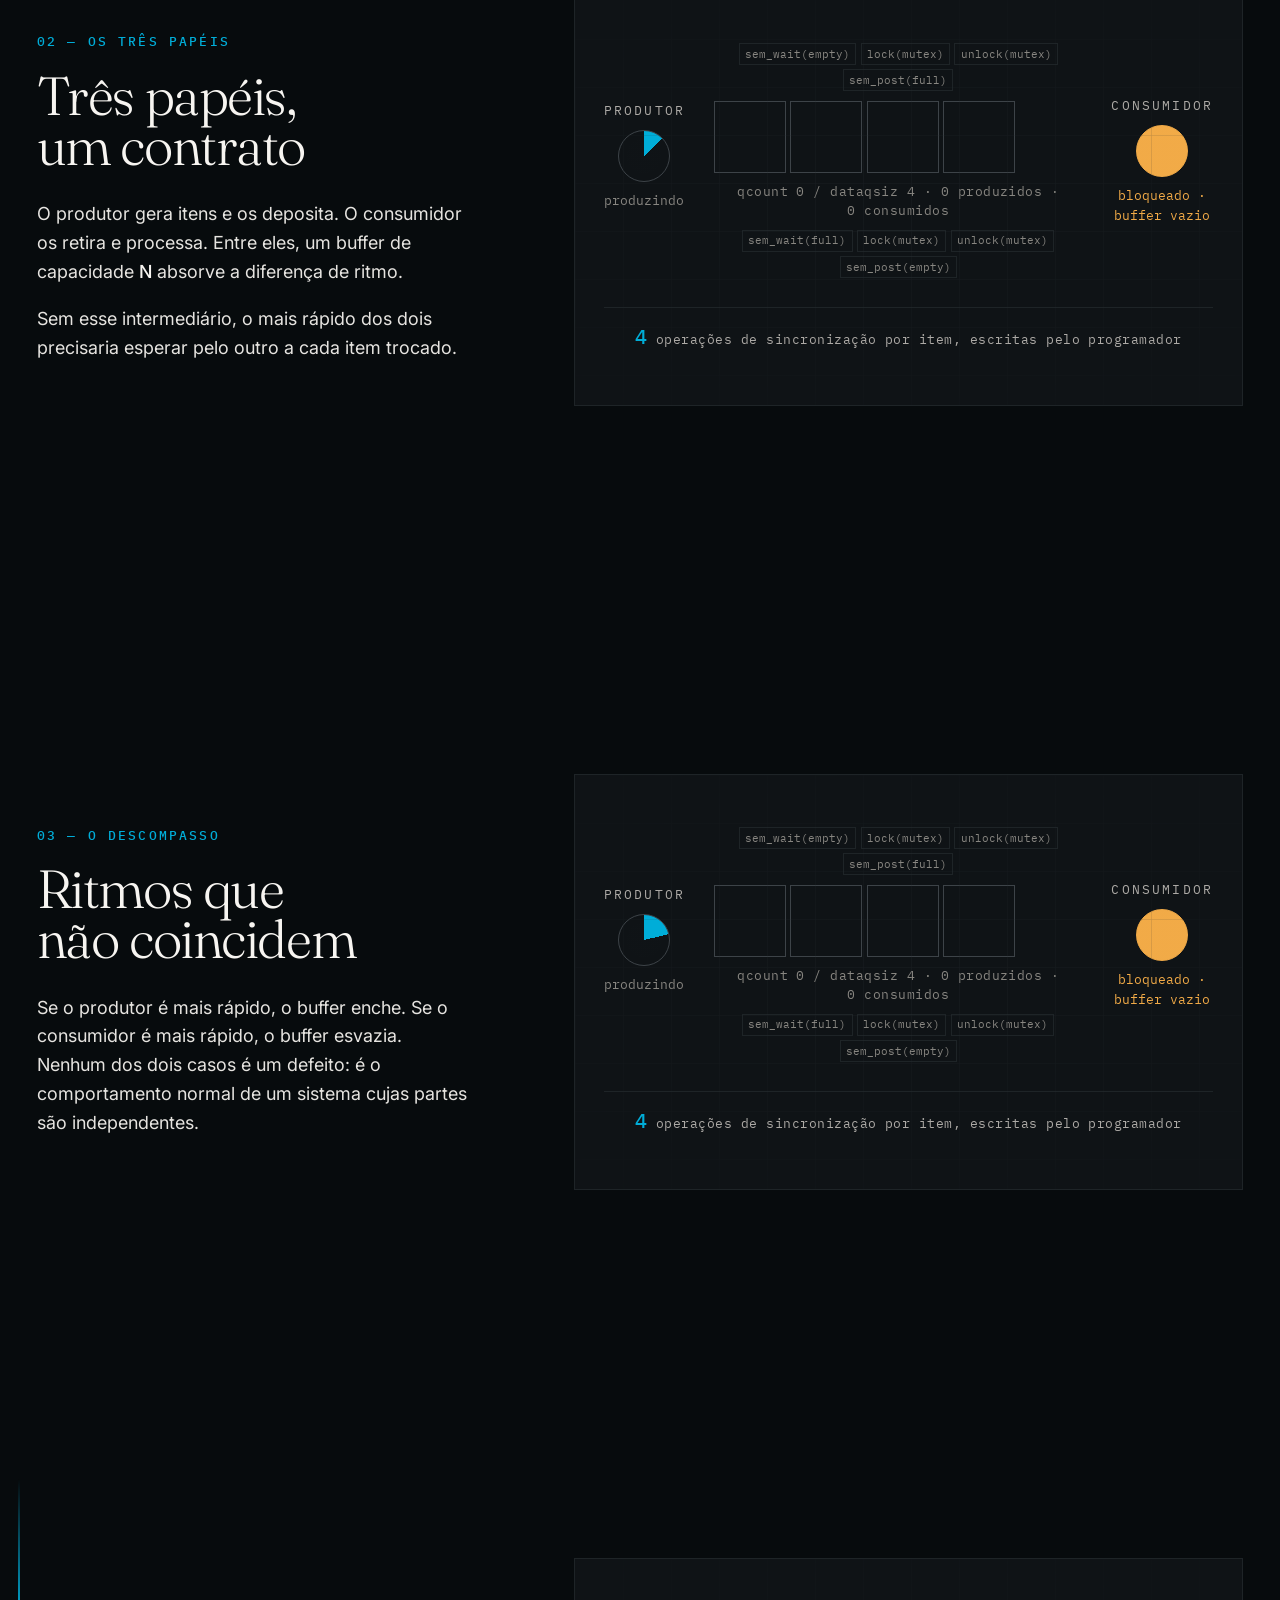
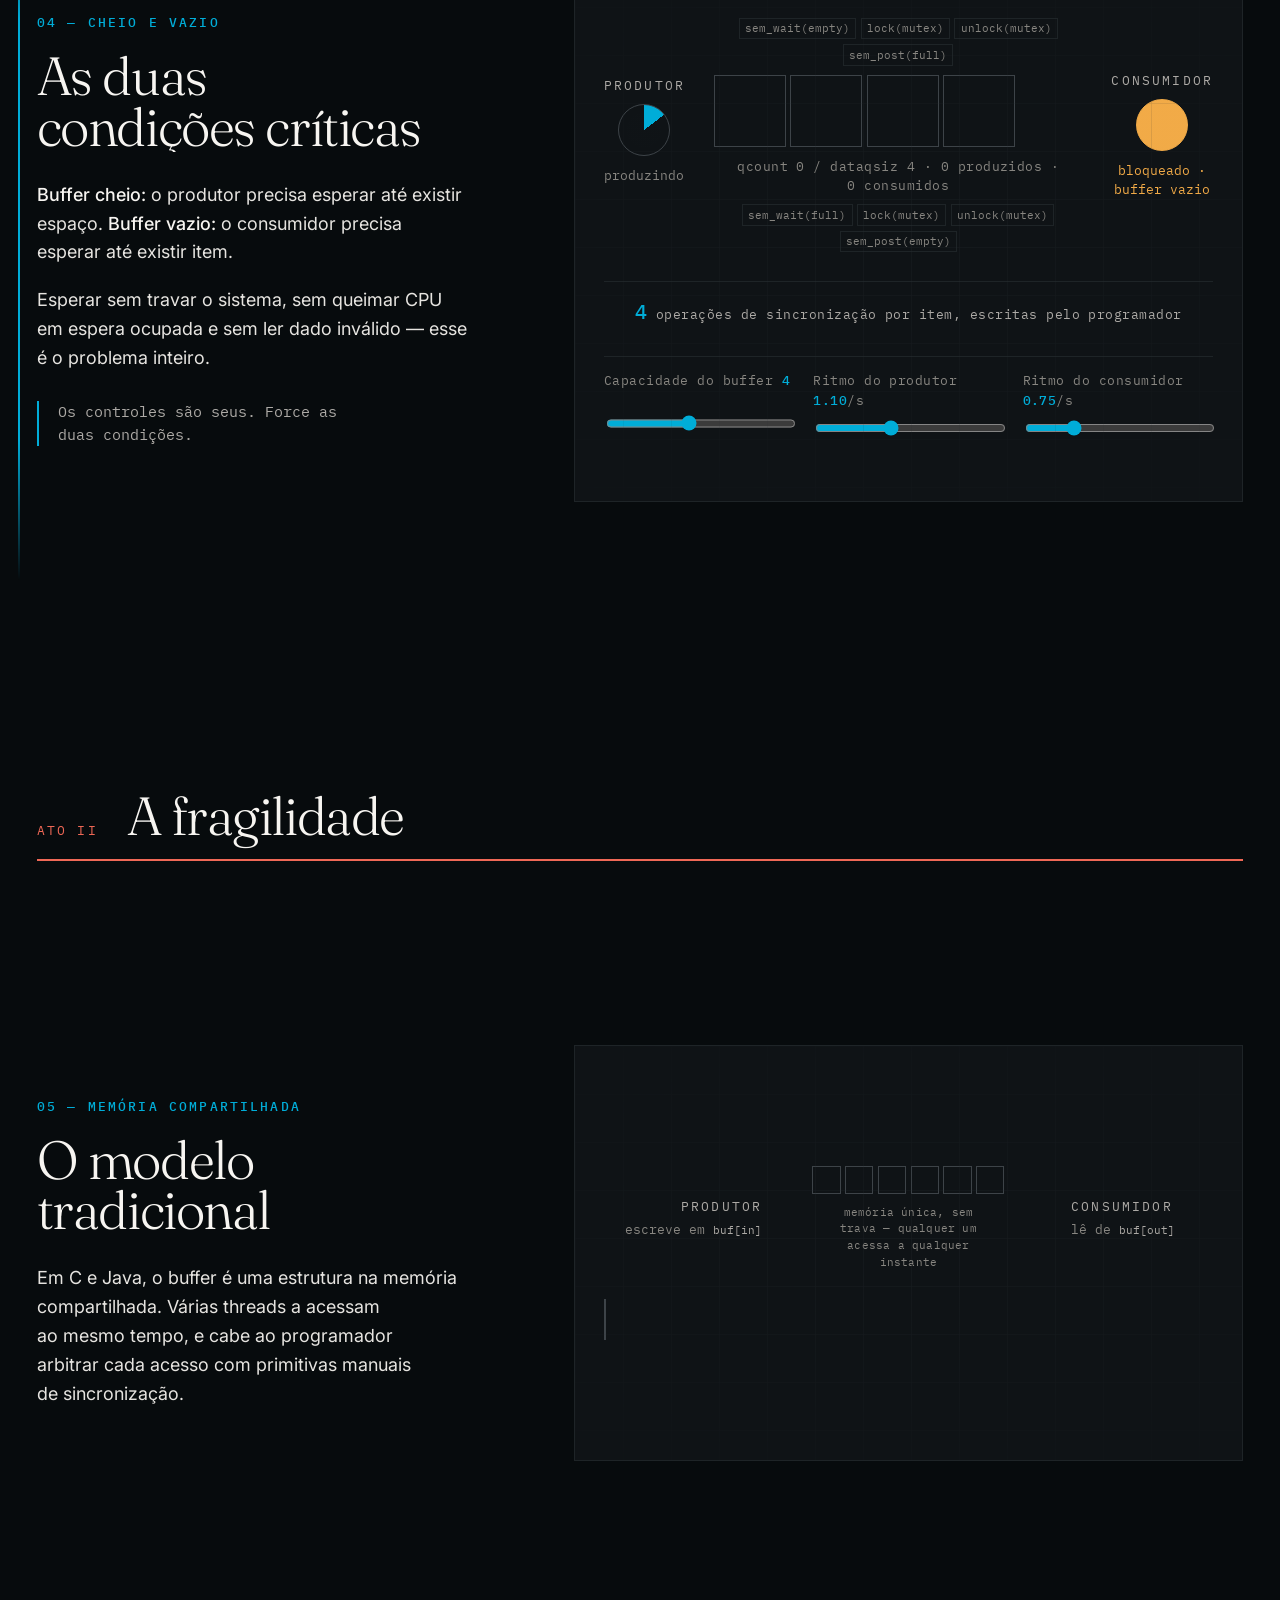
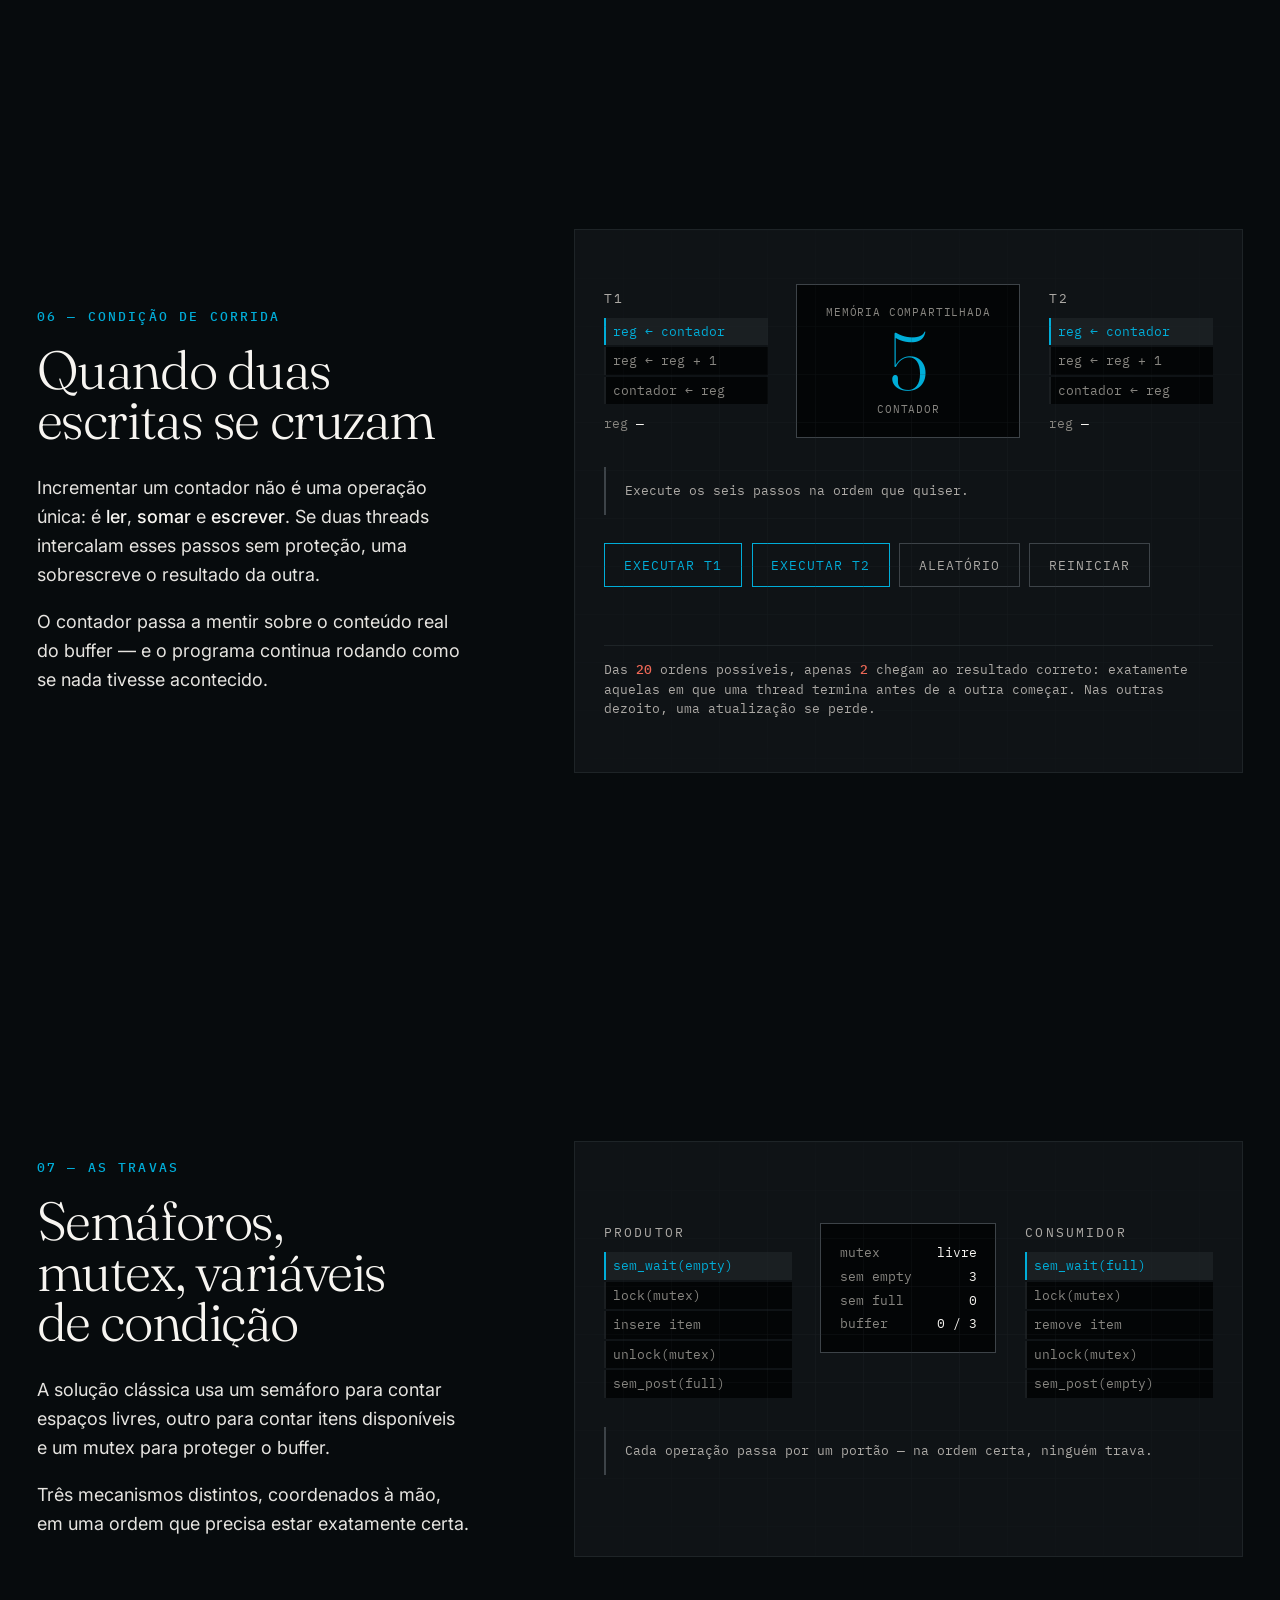
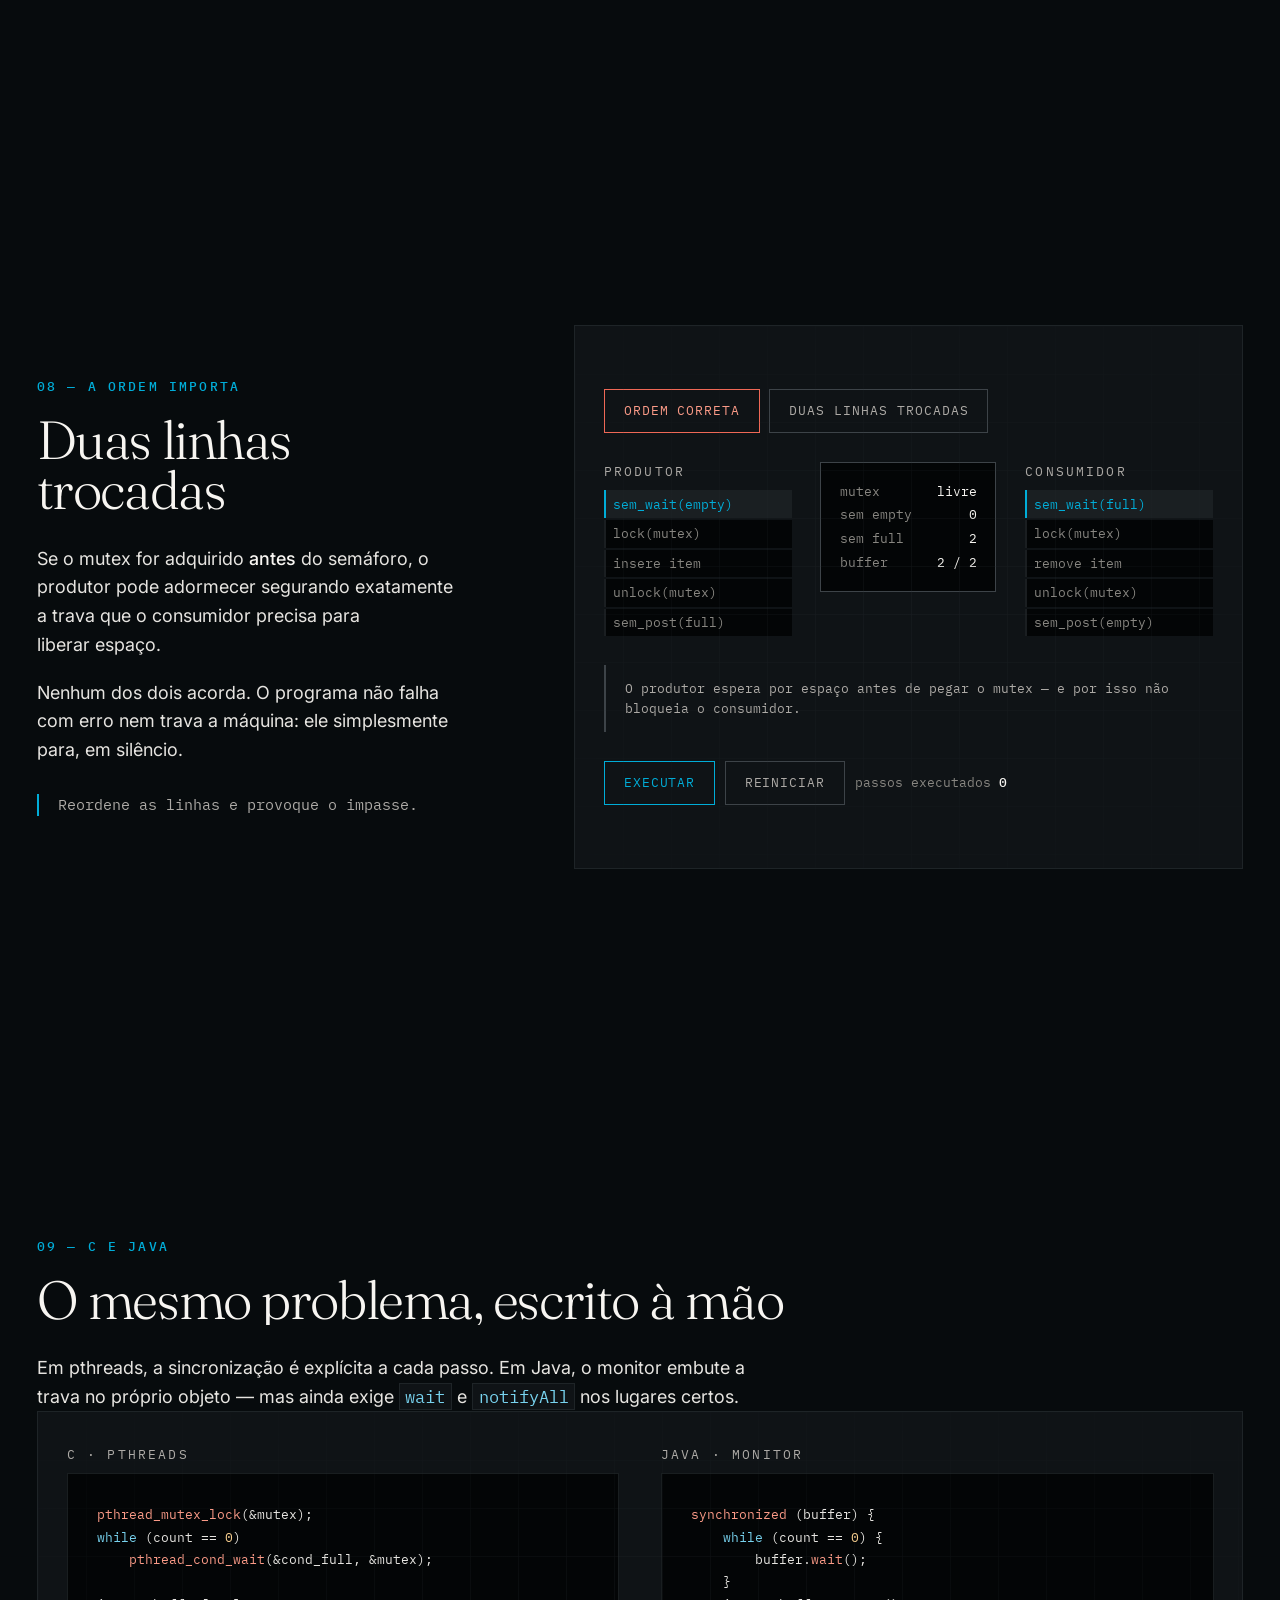
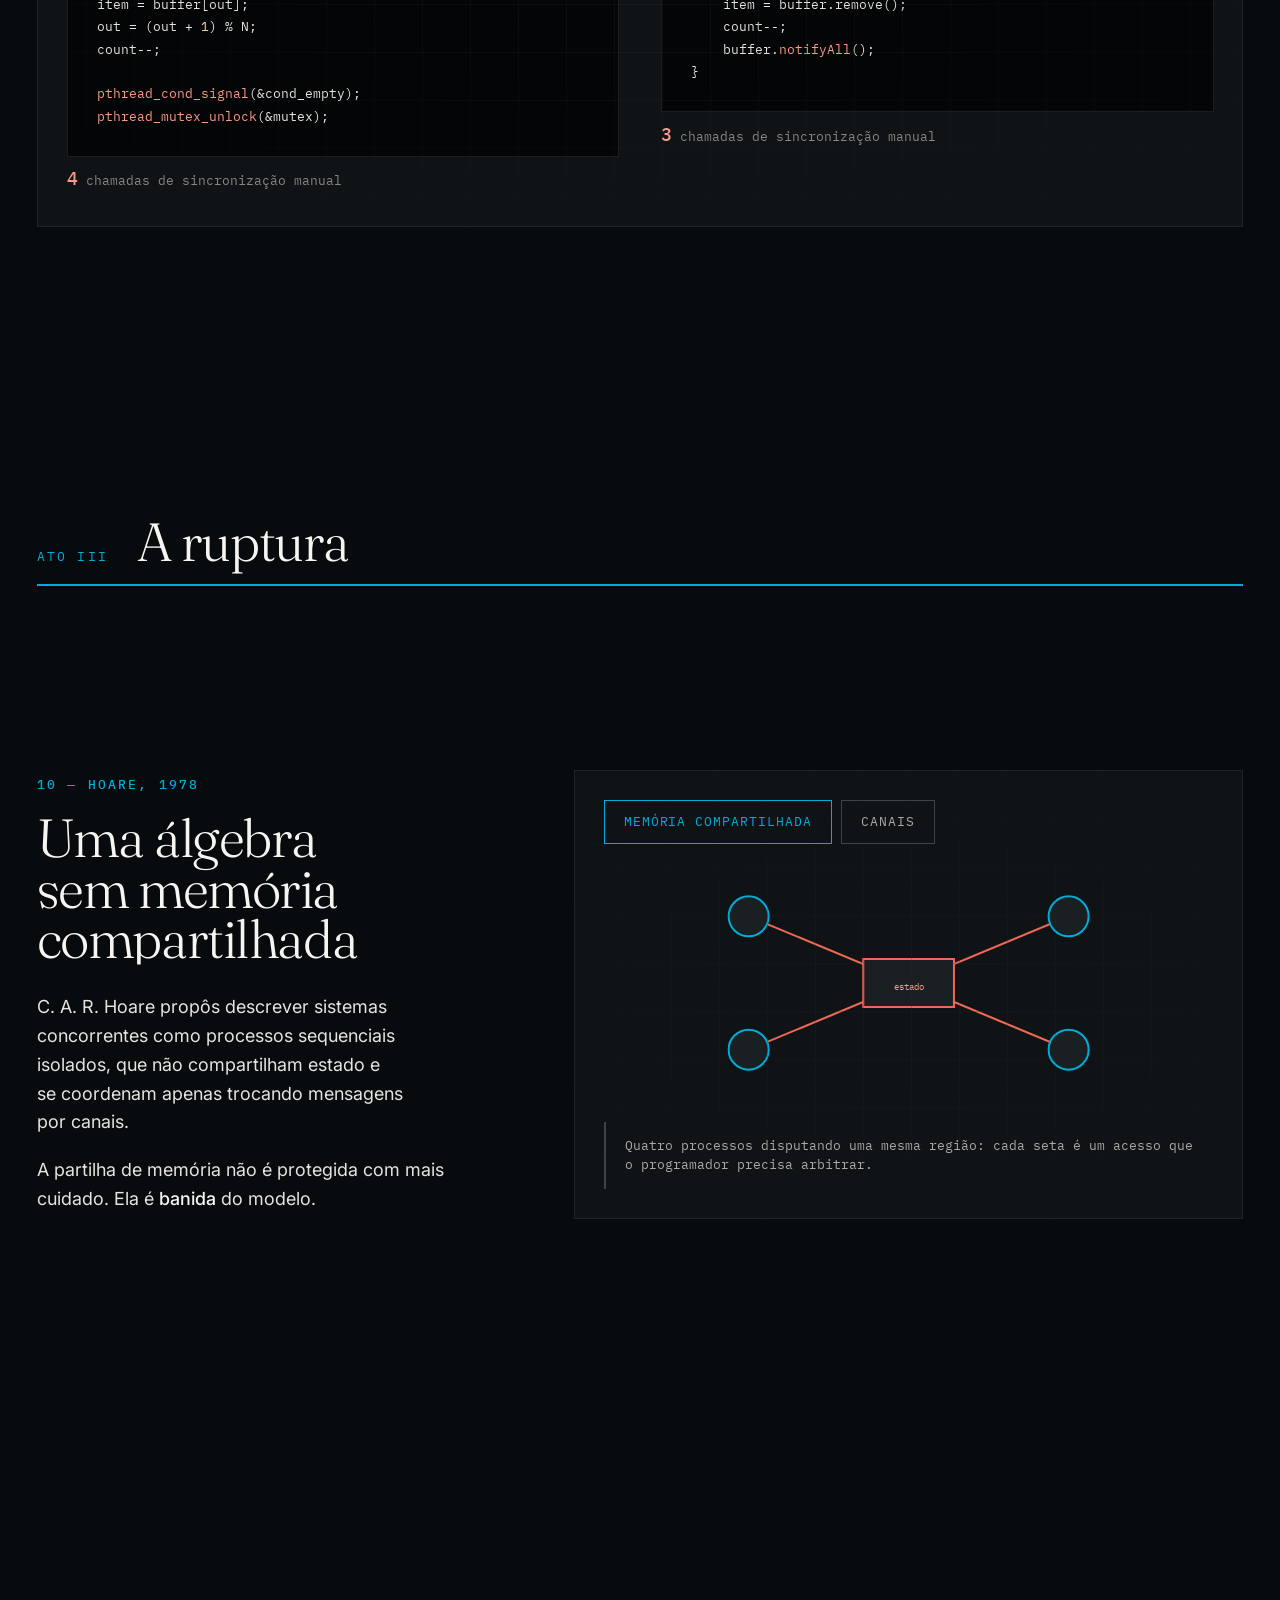
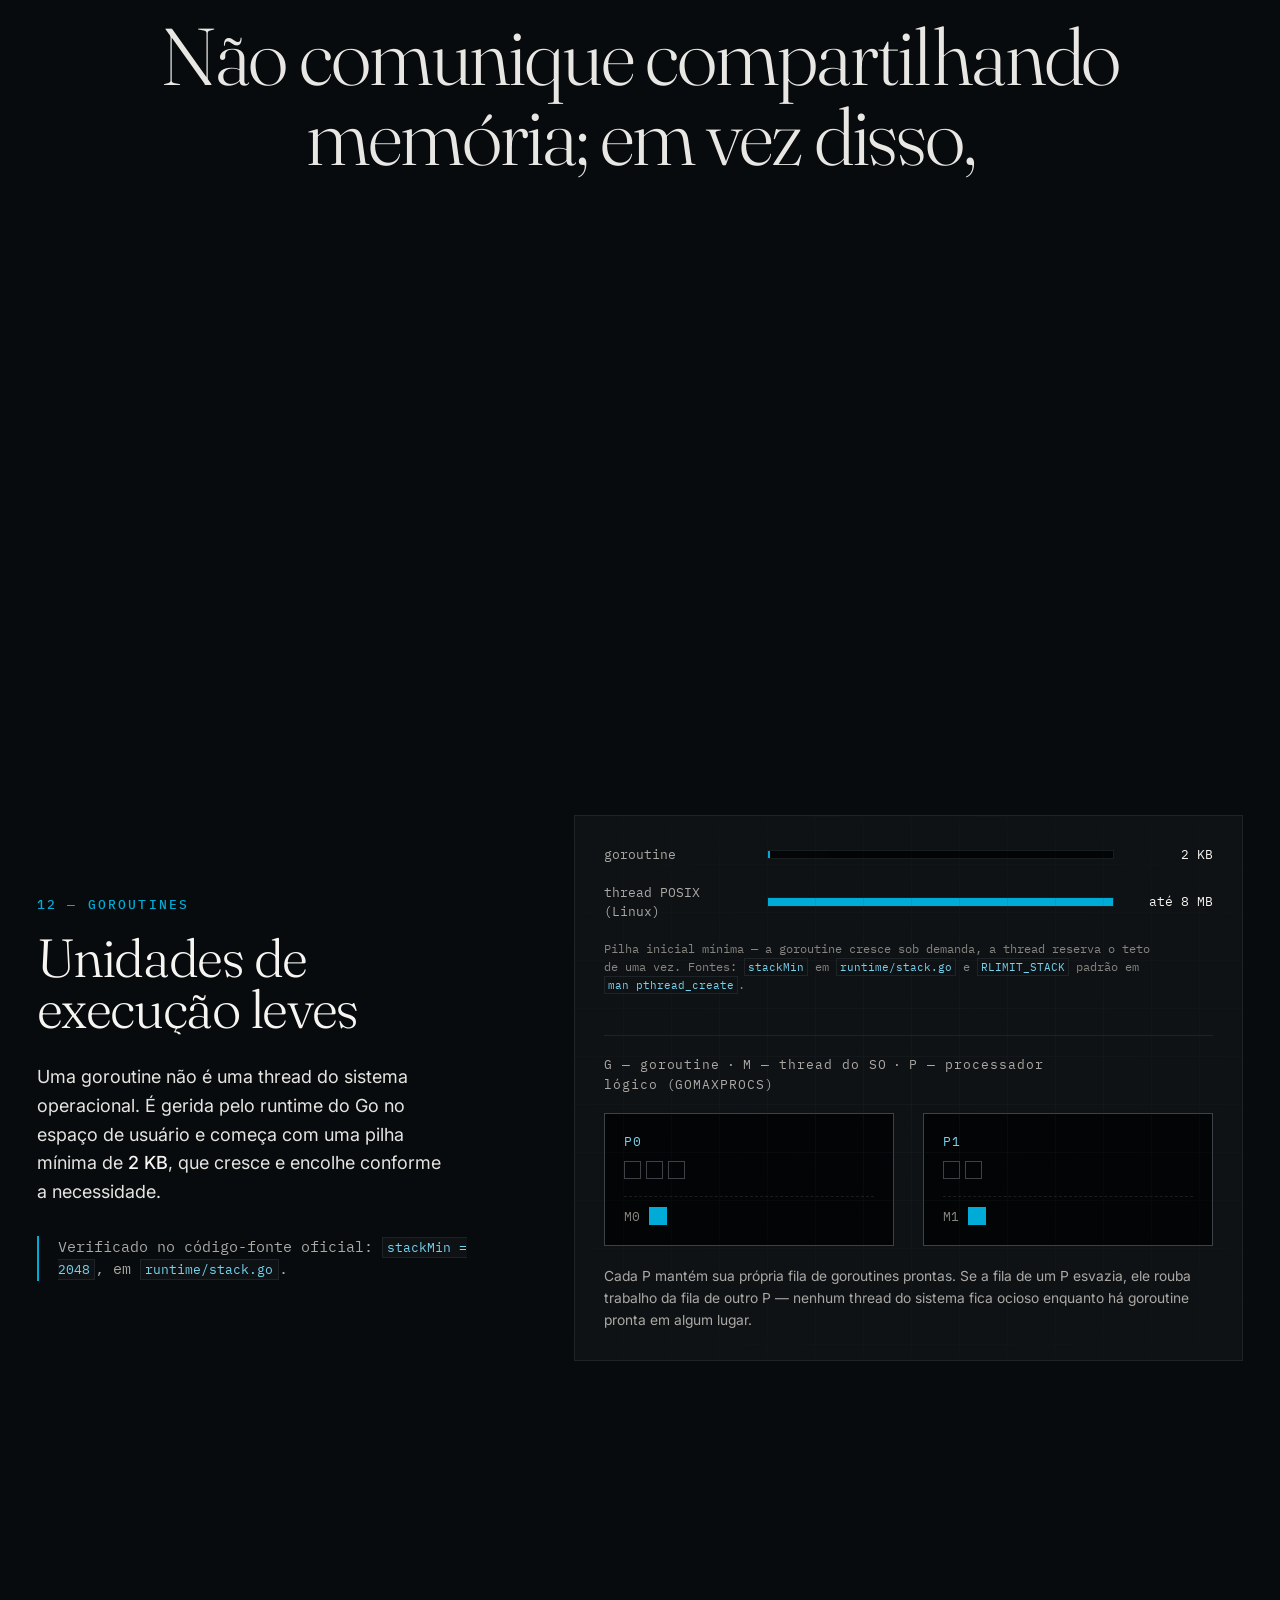
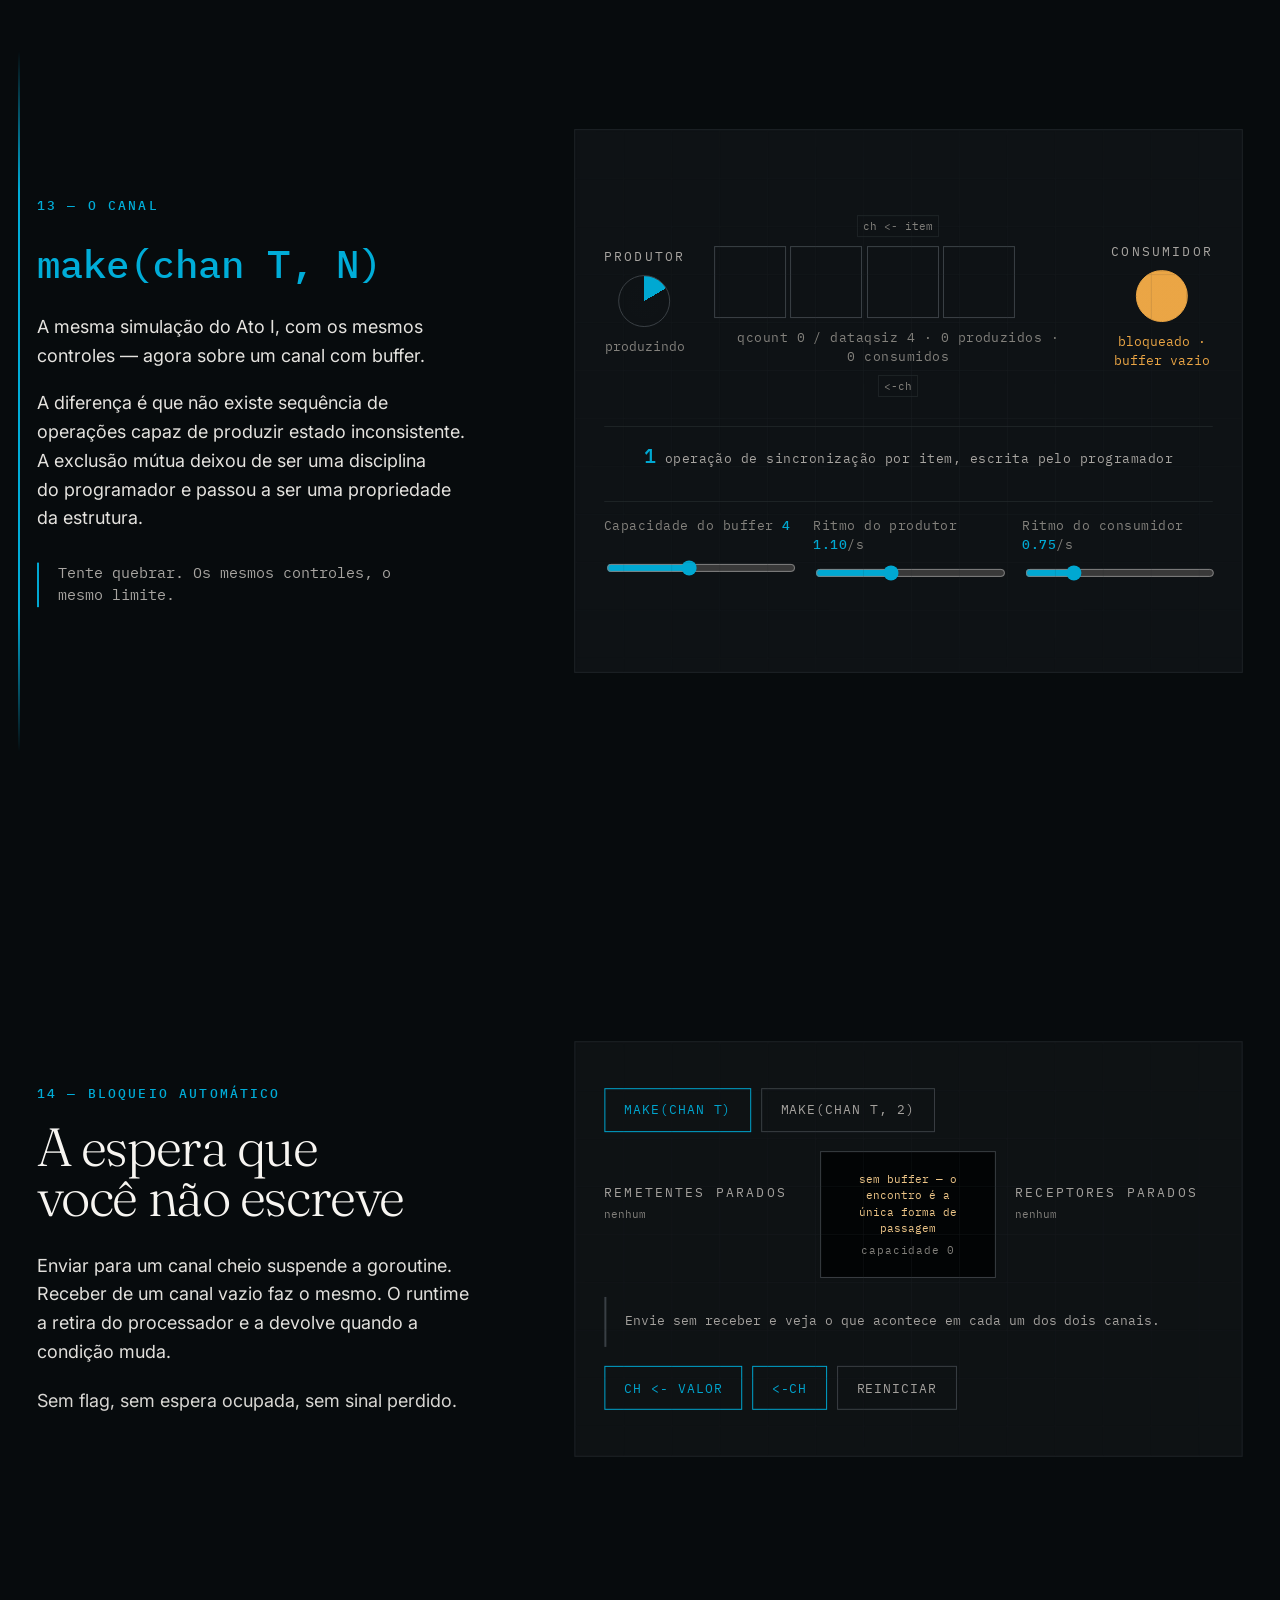
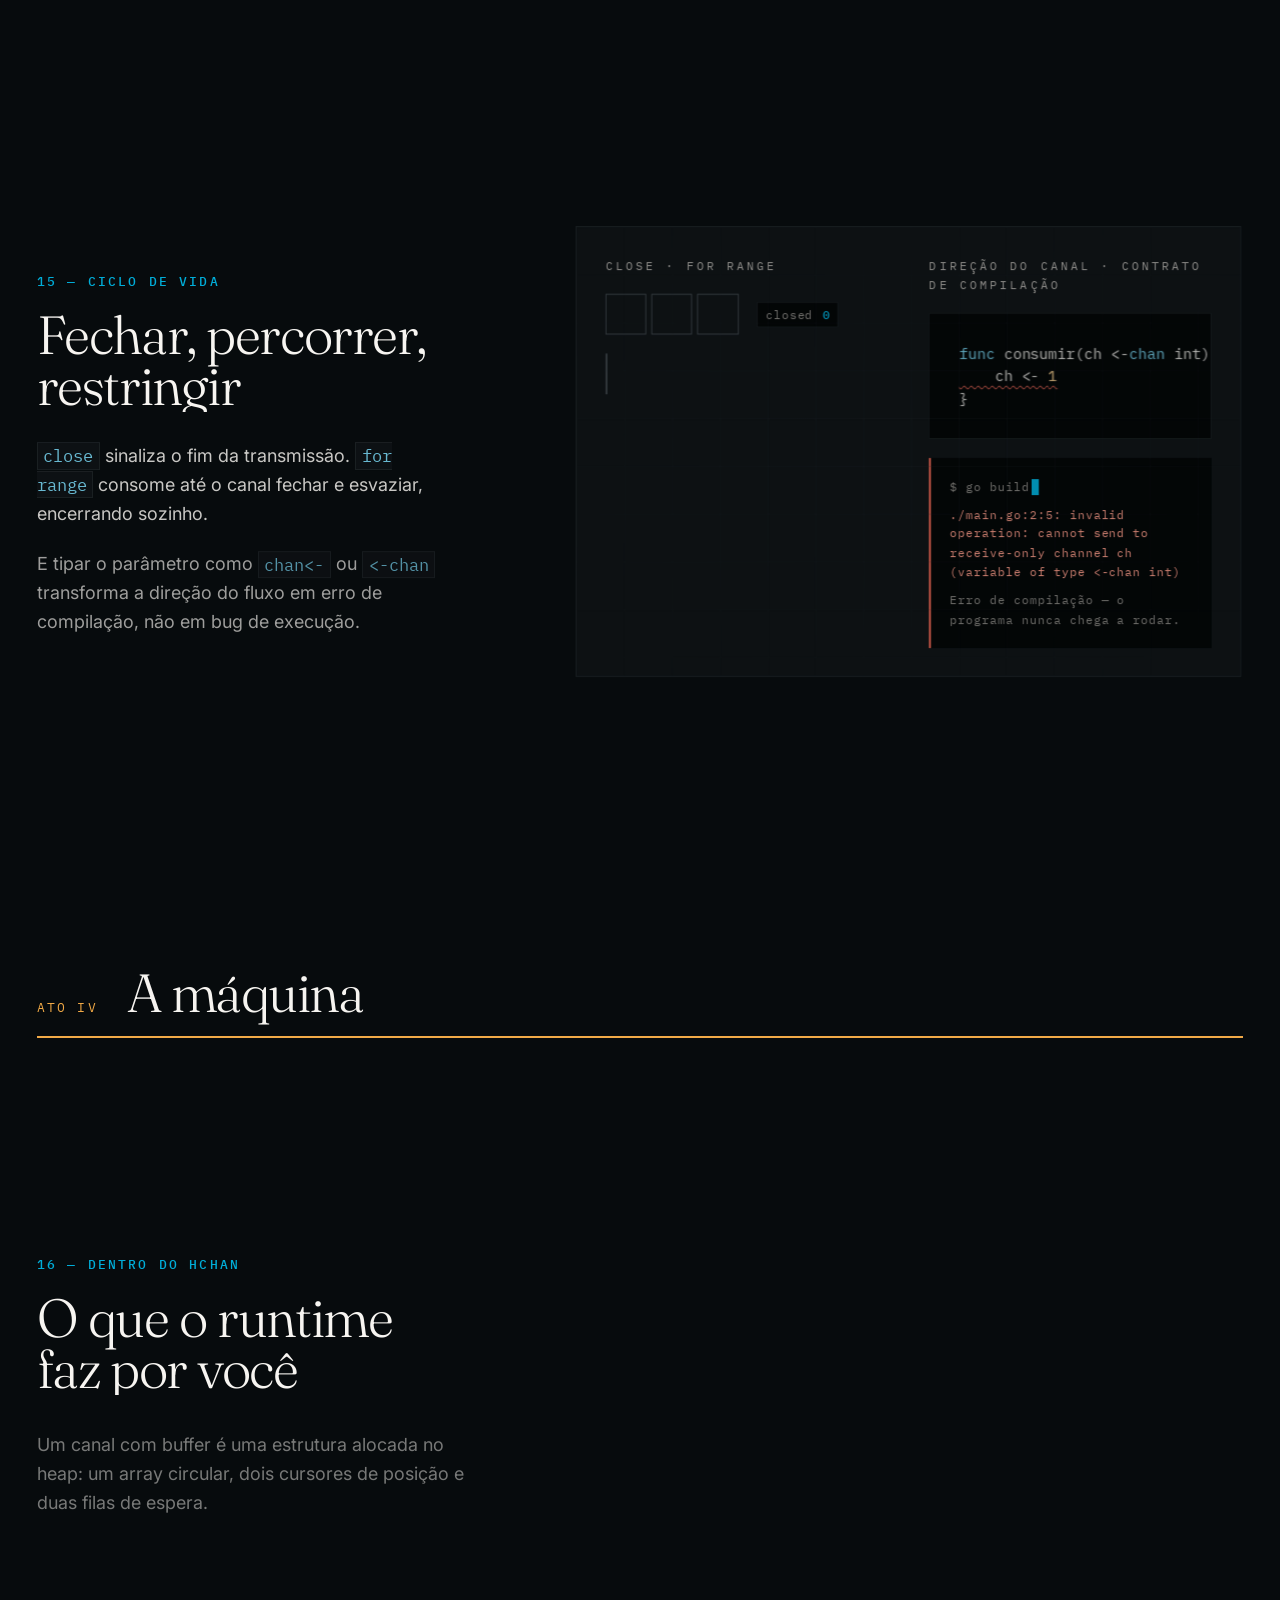
==== commit 5e47d211: "feat: fechamento da cena 19 troca prosa por numero - o zero de Go "O que realmente muda" agora termi" ====
--- a/public/index.html
+++ b/public/index.html
@@ -481,10 +481,12 @@
         <p class="rotulo">19 — Síntese</p>
         <h2 class="titulo-grande" id="t-19">O que realmente muda</h2>
         <p class="prosa">
-          Go não elimina a dificuldade da concorrência. Ele muda o lugar onde ela é
-          resolvida: a coordenação deixa de ser uma disciplina que o programador
-          sustenta a cada linha e passa a ser uma propriedade do canal.
-        </p>
+          A coordenação deixa de ser uma disciplina que o programador sustenta a
+          cada linha e passa a ser uma propriedade do canal.
+        </p>
+        <div class="palco palco--fechamento" data-viz="sintese">
+          <div class="palco-vazio">Chamadas de sincronização manual — C, Java, Go</div>
+        </div>
       </div>
     </section>
 
--- a/public/styles/components.css
+++ b/public/styles/components.css
@@ -20,6 +20,20 @@
 
   .palco--alto {
     min-block-size: 30rem;
+  }
+
+  /* A síntese final (cena 19) não é mais uma peça de laboratório numa
+     vitrine — é a imagem que fecha a apresentação. Sem moldura, sem
+     grade técnica, sem altura mínima de card: os números ficam soltos
+     na própria cena, não dentro de mais uma caixa. */
+  .palco--fechamento {
+    min-block-size: 0;
+    background-color: transparent;
+    border: none;
+  }
+
+  .palco--fechamento::before {
+    display: none;
   }
 
   @media (min-width: 64rem) {
--- a/public/styles/viz.css
+++ b/public/styles/viz.css
@@ -1243,4 +1243,60 @@
     font-size: var(--fs-small);
     color: var(--fg-muted);
   }
+
+  /* ---------- Síntese: fechamento da cena 19 ---------- */
+
+  .sintese-numeros {
+    display: flex;
+    flex-wrap: wrap;
+    justify-content: center;
+    align-items: flex-end;
+    column-gap: var(--space-2xl);
+    row-gap: var(--space-lg);
+    margin-block-start: var(--space-2xl);
+  }
+
+  .sintese-item {
+    display: grid;
+    justify-items: center;
+    gap: var(--space-2xs);
+  }
+
+  .sintese-valor {
+    font-family: var(--font-display);
+    font-weight: 300;
+    font-size: var(--fs-h1);
+    line-height: 1;
+    color: var(--fg-muted);
+    font-variant-numeric: tabular-nums;
+  }
+
+  .sintese-rotulo {
+    font-family: var(--font-mono);
+    font-size: var(--fs-micro);
+    letter-spacing: var(--tracking-machine);
+    text-transform: uppercase;
+    color: var(--fg-subtle);
+  }
+
+  /* O zero de Go domina a composição — a única das três colunas na
+     escala do próprio título da abertura, com o brilho do canal. */
+  .sintese-item--go .sintese-valor {
+    font-size: var(--fs-display);
+    color: var(--accent);
+    text-shadow: var(--glow-flow);
+  }
+
+  .sintese-item--go .sintese-rotulo {
+    color: var(--accent-soft);
+  }
+
+  .sintese-legenda {
+    inline-size: 100%;
+    margin-block-start: var(--space-lg);
+    font-family: var(--font-mono);
+    font-size: var(--fs-small);
+    color: var(--fg-subtle);
+    text-align: center;
+  }
 }
--- a/public/styles/motion.css
+++ b/public/styles/motion.css
@@ -60,4 +60,117 @@
   .cena-video {
     will-change: transform;
   }
+
+  /* ---------- Cortina de abertura ---------- */
+
+  .cortina {
+    position: fixed;
+    inset: 0;
+    z-index: 9000;
+    display: grid;
+    place-items: center;
+    background-color: var(--ink-1000);
+    pointer-events: none;
+  }
+
+  .cortina-marca {
+    margin: 0;
+    font-family: var(--font-display);
+    font-size: var(--fs-h1);
+    font-weight: 300;
+    letter-spacing: var(--tracking-display);
+    color: var(--fg-strong);
+  }
+
+  .cortina-marca span {
+    display: inline-block;
+  }
+
+  .cortina-ponto {
+    color: var(--accent);
+  }
+
+  /* ---------- Cursor customizado ----------
+     Só existe em dispositivo com mouse de verdade: scripts/motion/cursor.js
+     nem cria os elementos se (hover: hover) and (pointer: fine) falhar, e
+     a regra de esconder o cursor nativo fica presa à classe que só esse
+     script adiciona — se o JS falhar, o cursor do sistema continua ali. */
+  @media (hover: hover) and (pointer: fine) {
+    .tem-cursor-custom,
+    .tem-cursor-custom * {
+      cursor: none;
+    }
+
+    .cursor-ponto,
+    .cursor-anel {
+      position: fixed;
+      inset-block-start: 0;
+      inset-inline-start: 0;
+      opacity: 0;
+      pointer-events: none;
+      z-index: 10000;
+      will-change: transform;
+    }
+
+    .cursor-ponto {
+      inline-size: 6px;
+      block-size: 6px;
+      border-radius: 50%;
+      background-color: var(--accent);
+    }
+
+    .cursor-anel {
+      inline-size: 32px;
+      block-size: 32px;
+      display: grid;
+      place-items: center;
+      border-radius: 50%;
+      border: 1px solid var(--accent);
+      transition:
+        inline-size var(--dur-ui) var(--ease-out-quart),
+        block-size var(--dur-ui) var(--ease-out-quart),
+        background-color var(--dur-ui) var(--ease-out-quart);
+    }
+
+    /* Sobre algo clicável: o anel cresce e ganha um miolo suave —
+       o convite pra clicar chega antes do clique. */
+    .cursor-anel[data-estado="ativo"] {
+      inline-size: 52px;
+      block-size: 52px;
+      background-color: oklch(0.687 0.127 221 / 0.14);
+    }
+
+    /* Sobre um slider: o gesto aqui não é "clique", é "arraste" — o
+       anel troca de traço em vez de crescer e ganhar miolo opaco, pra
+       nunca esconder o polegar do slider bem debaixo do cursor. */
+    .cursor-anel[data-estado="arraste"] {
+      inline-size: 40px;
+      block-size: 40px;
+      border-style: dashed;
+      background-color: transparent;
+    }
+
+    /* O rótulo flutua acima do anel, não dentro dele — mesma razão:
+       não tampar o ponto exato que a mão está ajustando. */
+    .cursor-rotulo {
+      position: absolute;
+      inset-block-end: 100%;
+      margin-block-end: var(--space-2xs);
+      padding: var(--space-3xs) var(--space-2xs);
+      background-color: var(--bg-elevated);
+      border-radius: 2px;
+      white-space: nowrap;
+      font-family: var(--font-mono);
+      font-size: 0.6rem;
+      letter-spacing: var(--tracking-wide);
+      text-transform: uppercase;
+      color: var(--fg-strong);
+      opacity: 0;
+      transition: opacity var(--dur-ui) var(--ease-out-quart);
+    }
+
+    .cursor-anel[data-estado="arraste"] .cursor-rotulo {
+      opacity: 1;
+    }
+  }
 }
